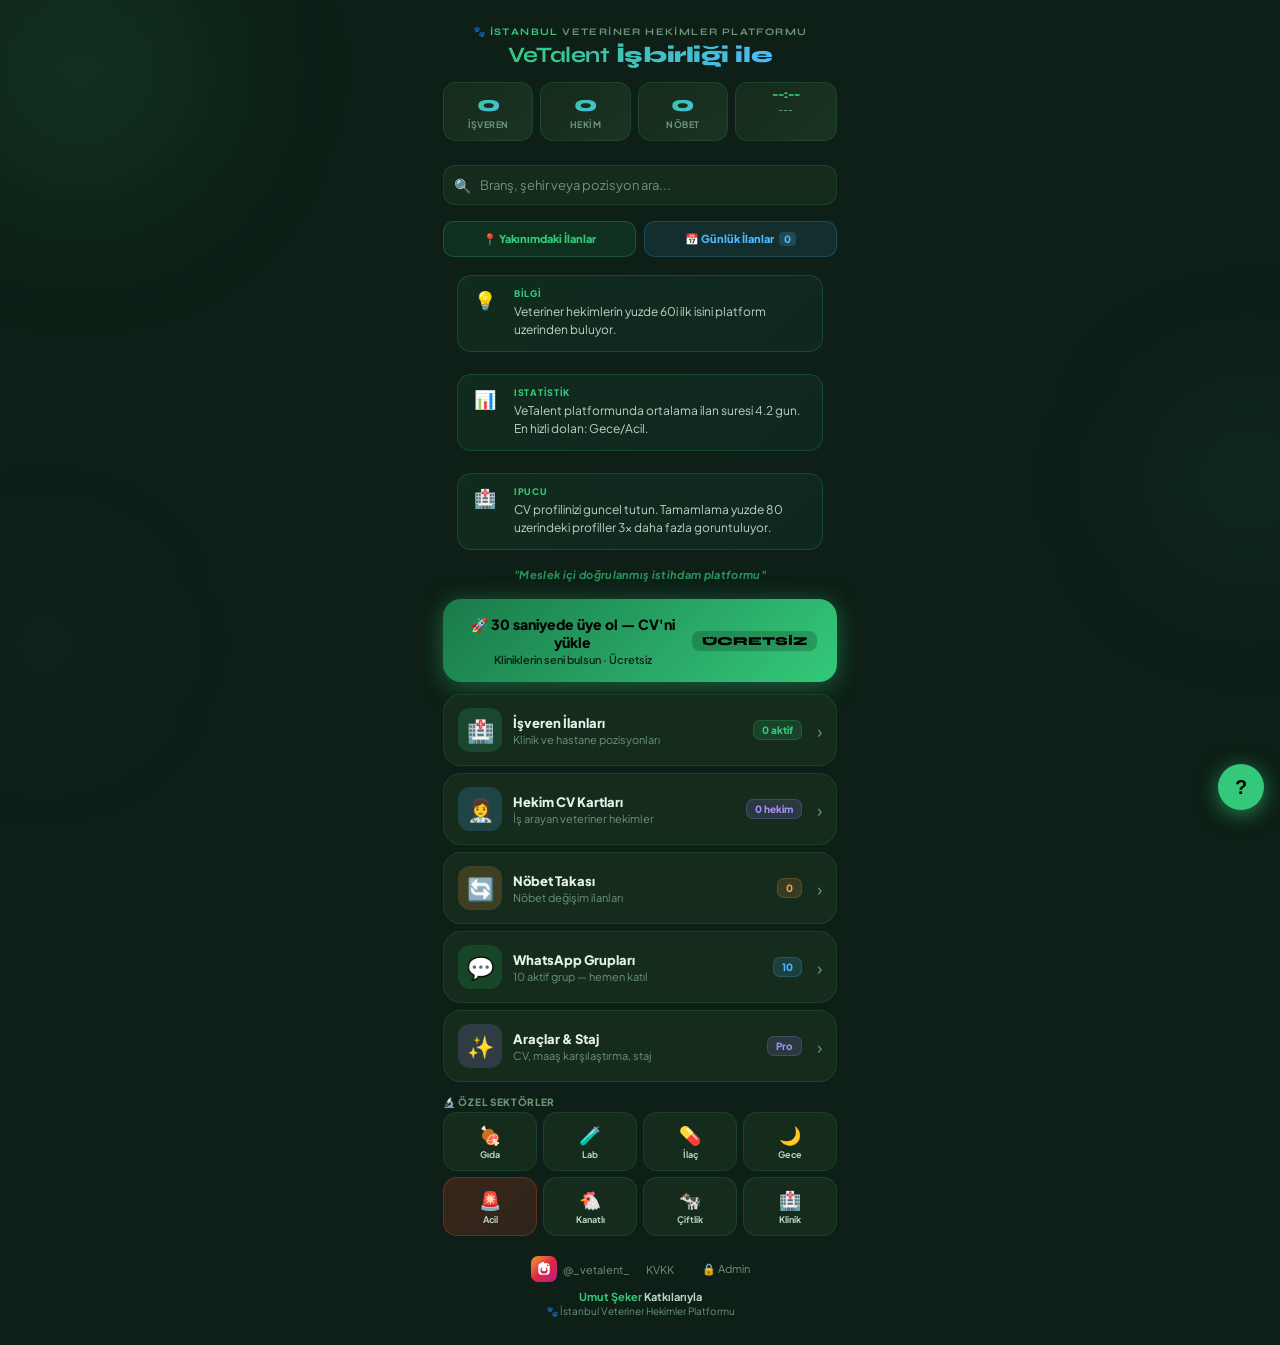
==== index-1.html @ ef333e98 "Add files via upload" ====
<!DOCTYPE html>
<html lang="tr">
<head>
<meta charset="UTF-8">
<meta name="viewport" content="width=device-width,initial-scale=1,maximum-scale=1,user-scalable=no">
<meta name="apple-mobile-web-app-capable" content="yes">
<meta name="mobile-web-app-capable" content="yes">
<meta name="theme-color" content="#0d1f16">
<title>VeTalent / İVHP — İstanbul Veteriner Hekimler Platformu</title>
<link rel="manifest" href="manifest.json">
<link rel="apple-touch-icon" href="https://i.ibb.co/wr4z9WB0/1774559207960.png">
<link href="https://fonts.googleapis.com/css2?family=Syne:wght@600;700;800&family=Plus+Jakarta+Sans:wght@400;500;600;700;800&display=swap" rel="stylesheet">
<style>
/* ═══ CSS TAMAMI BURADA ═══ */
:root{
  --bg:#0d1f16;--bg2:#0f2318;--card:#152b1c;--card2:#1a3323;
  --border:rgba(52,201,122,.14);--bb:rgba(52,201,122,.35);
  --green:#34c97a;--g2:#28a464;--g3:#1a7a4a;
  --txt:#e4f2ea;--txt2:#b8d4c4;--muted:#6b9478;
  --wa:#25d366;--yellow:#f5c842;--blue:#4db8ff;
  --red:#ff4757;--orange:#ff9f43;--purple:#a78bfa;
  --s-klinik:#2d5a27;--s-gida:#e67e22;--s-ilac:#2980b9;
  --s-kanatli:#c8a000;--s-lab:#8e44ad;--s-ciftlik:#c0392b;
}
*{margin:0;padding:0;box-sizing:border-box;-webkit-tap-highlight-color:transparent;}
html,body{height:100%;background:var(--bg);}
body{font-family:'Plus Jakarta Sans',sans-serif;color:var(--txt);max-width:430px;margin:0 auto;min-height:100vh;overflow-x:hidden;}
/* ─── SPLASH ─── */
#splash{min-height:100vh;display:flex;flex-direction:column;align-items:center;padding:0 0 28px;position:relative;overflow:hidden;}
#splash.gone{display:none;}
.orb{position:fixed;border-radius:50%;filter:blur(70px);pointer-events:none;z-index:0;}
.o1{width:280px;height:280px;top:-70px;left:-60px;background:rgba(52,201,122,.1);}
.o2{width:200px;height:200px;top:380px;right:-70px;background:rgba(77,184,255,.07);animation:orbf 9s ease-in-out 3s infinite;}
.o3{width:150px;height:150px;bottom:180px;left:-30px;background:rgba(167,139,250,.06);animation:orbf 11s ease-in-out 5s infinite;}
@keyframes orbf{0%,100%{transform:translateY(0);}50%{transform:translateY(-20px);}}
/* ─── HERO ─── */
.hero{width:100%;padding:26px 18px 14px;display:flex;flex-direction:column;align-items:center;position:relative;z-index:1;}
.hero-platform{font-family:'Syne',sans-serif;font-size:11px;font-weight:700;color:var(--muted);text-align:center;letter-spacing:.1em;text-transform:uppercase;margin-bottom:4px;}
.hero-platform span{color:var(--green);}
.hero-collab{font-family:'Syne',sans-serif;font-size:17px;font-weight:800;color:var(--txt);text-align:center;margin-bottom:14px;}
.hero-collab b{color:var(--green);}
/* ─── SAYAÇ ─── */
.counter-wrap{display:flex;gap:7px;justify-content:center;align-items:stretch;margin-bottom:10px;width:100%;}
.cbox{background:var(--card);border:1px solid var(--border);border-radius:13px;padding:10px 12px;text-align:center;flex:1;}
.cv{font-family:'Syne',sans-serif;font-size:22px;font-weight:800;color:var(--green);line-height:1;}
.cl{font-size:9px;color:var(--muted);font-weight:700;margin-top:4px;letter-spacing:.05em;text-transform:uppercase;}
.cbox-time{background:rgba(52,201,122,.08);border:1px solid var(--border);border-radius:13px;padding:6px 5px;text-align:center;min-width:0;flex:1.4;overflow:hidden;}
.ct-time{font-family:'Syne',sans-serif;font-size:11px;font-weight:800;color:var(--green);line-height:1;letter-spacing:0;white-space:nowrap;}
.ct-date{font-size:9px;color:var(--muted);font-weight:600;margin-top:4px;}
/* ─── BAĞLANTI ─── */
.conn-row{display:flex;align-items:center;gap:6px;font-size:11px;color:var(--muted);margin-bottom:8px;}
#cdot{width:7px;height:7px;border-radius:50%;background:var(--green);flex-shrink:0;}
/* ─── ARAMA ─── */
.ssection{width:100%;padding:0 18px;margin-bottom:8px;}
.ss-wrap{position:relative;}
.ss-in{width:100%;background:var(--card);border:1.5px solid var(--border);border-radius:12px;padding:11px 14px 11px 36px;color:var(--txt);font-size:13px;font-family:inherit;outline:none;transition:border-color .2s;}
.ss-in:focus{border-color:var(--green);}
.ss-in::placeholder{color:var(--muted);}
.ss-ic{position:absolute;left:11px;top:50%;transform:translateY(-50%);font-size:14px;pointer-events:none;}
/* ─── FİLTRE BAŞLIKLARI ─── */
.sf-labels{display:flex;align-items:center;justify-content:center;gap:8px;padding:4px 18px 4px;width:100%;}
.sf-label-item{font-size:10px;font-weight:800;color:var(--muted);letter-spacing:.05em;text-transform:uppercase;background:var(--card);border:1px solid var(--border);border-radius:7px;padding:4px 8px;}
.sf-label-sep{color:var(--border);font-size:10px;}
/* ─── SLOGAN ─── */
.slogan-bar{width:100%;text-align:center;padding:4px 18px 10px;}
.slogan-bar em{font-size:11px;font-weight:700;font-style:italic;color:rgba(52,201,122,.7);letter-spacing:.03em;}
/* ─── HOŞ GELDİN ─── */
.hosgeldin-banner{background:linear-gradient(135deg,#1a7a4a,#0d4f2e);border-radius:16px;padding:14px 16px;margin:0 18px 10px;border:1px solid rgba(52,201,122,.2);}
#hosgeldinArea,#onerilenArea,#activeFilters{width:100%;}
/* ─── MENU ─── */
.menu-sec{display:flex;flex-direction:column;gap:7px;width:100%;padding:0 18px;margin-bottom:10px;}
.mcard{background:var(--card);border:1px solid var(--border);border-radius:16px;padding:13px 14px;display:flex;align-items:center;gap:11px;cursor:pointer;transition:all .2s;position:relative;overflow:hidden;}
.mcard::before{content:'';position:absolute;inset:0;background:linear-gradient(135deg,rgba(52,201,122,.08),transparent 60%);opacity:0;transition:opacity .2s;}
.mcard:active::before{opacity:1;}.mcard:active{transform:scale(.98);}
.mc-ico{width:44px;height:44px;border-radius:12px;display:flex;align-items:center;justify-content:center;font-size:22px;flex-shrink:0;}
.ic-g{background:rgba(52,201,122,.18);}.ic-b{background:rgba(77,184,255,.18);}.ic-o{background:rgba(255,159,67,.18);}.ic-p{background:rgba(167,139,250,.18);}
.mc-txt{flex:1;min-width:0;}
.mc-name{font-size:13px;font-weight:800;margin-bottom:2px;}
.mc-desc{font-size:11px;color:var(--muted);}
.mc-badge{font-size:10px;font-weight:800;padding:3px 8px;border-radius:7px;white-space:nowrap;flex-shrink:0;margin-right:4px;}
.b-g{background:rgba(52,201,122,.15);color:var(--green);border:1px solid rgba(52,201,122,.2);}
.b-p{background:rgba(167,139,250,.15);color:var(--purple);border:1px solid rgba(167,139,250,.2);}
.b-o{background:rgba(255,159,67,.15);color:var(--orange);border:1px solid rgba(255,159,67,.2);}
.b-b{background:rgba(77,184,255,.15);color:var(--blue);border:1px solid rgba(77,184,255,.2);}
.mc-arr{color:var(--muted);font-size:18px;}
/* ─── SEKTÖRLER ─── */
.sec-hdr{padding:4px 18px;font-size:10px;font-weight:800;color:var(--muted);text-transform:uppercase;letter-spacing:.07em;width:100%;}
.sgrid{display:grid;grid-template-columns:repeat(4,1fr);gap:6px;padding:0 18px;width:100%;margin-bottom:10px;}
.sbtn{background:var(--card);border:1px solid var(--border);border-radius:11px;padding:10px 4px;display:flex;flex-direction:column;align-items:center;gap:3px;cursor:pointer;transition:all .15s;}
.sbtn:active{transform:scale(.95);background:var(--card2);}
.sbtn-acil{background:rgba(192,57,43,.2);border-color:rgba(192,57,43,.5);}
.sico{font-size:18px;}.slbl{font-size:9px;font-weight:700;color:var(--txt2);text-align:center;}
/* ─── FOOTER ─── */
.sfoot{width:100%;padding:10px 18px 0;margin-top:auto;}
.foot-row{display:flex;align-items:center;justify-content:center;gap:16px;margin-bottom:8px;}
.foot-link{display:flex;align-items:center;gap:6px;font-size:11px;color:var(--muted);text-decoration:none;cursor:pointer;}
.ig-btn{display:inline-flex;align-items:center;justify-content:center;width:26px;height:26px;border-radius:7px;background:linear-gradient(135deg,#f09433,#e6683c,#dc2743,#cc2366,#bc1888);flex-shrink:0;}
.foot-bottom{text-align:center;}
.foot-title{font-size:11px;font-weight:700;color:var(--txt2);}
.foot-title b{color:var(--green);}
.foot-sub{font-size:10px;color:var(--muted);margin-top:2px;}
/* ─── APP SHELL ─── */
#app{display:none;flex-direction:column;height:100vh;overflow:hidden;}
#app.on{display:flex;}
.ah{background:var(--bg2);border-bottom:1px solid var(--border);padding:44px 14px 9px;flex-shrink:0;}
.ah-row{display:flex;align-items:center;gap:8px;margin-bottom:8px;}
.bk{width:32px;height:32px;background:var(--card);border:1px solid var(--border);border-radius:9px;display:flex;align-items:center;justify-content:center;font-size:14px;cursor:pointer;color:var(--txt);flex-shrink:0;}
.ptit{font-family:'Syne',sans-serif;font-size:14px;font-weight:800;flex:1;min-width:0;overflow:hidden;text-overflow:ellipsis;white-space:nowrap;}
.pico{font-size:18px;flex-shrink:0;}
.sw{position:relative;}
.sin{width:100%;background:var(--card);border:1.5px solid var(--border);border-radius:11px;padding:9px 32px 9px 34px;color:var(--txt);font-size:13px;font-family:inherit;outline:none;transition:border-color .2s;}
.sin:focus{border-color:var(--green);}
.sin::placeholder{color:var(--muted);}
.sic{position:absolute;left:11px;top:50%;transform:translateY(-50%);font-size:13px;pointer-events:none;}
.scl{position:absolute;right:10px;top:50%;transform:translateY(-50%);font-size:12px;cursor:pointer;color:var(--muted);display:none;}
.frow{display:flex;gap:5px;overflow-x:auto;scrollbar-width:none;padding:7px 14px 3px;flex-shrink:0;}
.frow::-webkit-scrollbar{display:none;}
.chip{flex-shrink:0;padding:6px 11px;border-radius:20px;background:var(--card);border:1.5px solid var(--border);font-size:11px;font-weight:700;color:var(--muted);cursor:pointer;font-family:inherit;transition:all .15s;white-space:nowrap;user-select:none;}
.chip.on{background:var(--green);color:#000;border-color:var(--green);}
.lhdr{display:flex;align-items:center;justify-content:space-between;padding:5px 14px 2px;flex-shrink:0;}
.rc{font-size:11px;color:var(--muted);font-weight:600;}
.sortb{display:flex;align-items:center;gap:3px;background:var(--card);border:1px solid var(--border);border-radius:7px;padding:4px 8px;font-size:10px;font-weight:700;color:var(--txt2);cursor:pointer;user-select:none;}
.cnt{flex:1;overflow-y:auto;overflow-x:hidden;-webkit-overflow-scrolling:touch;padding:9px 13px 80px;}
.pg{display:none;}
@media(min-width:768px){.jc-premium{grid-column:span 2 !important;}#pg-ilanlar.on,#pg-hekimler.on{display:grid;grid-template-columns:repeat(auto-fill,minmax(300px,1fr));gap:12px;padding:12px;}.jc{margin-bottom:0;}}.pg.on{display:block;}
/* ─── KARTLAR ─── */
.jc{background:var(--card);border:1px solid var(--border);border-radius:16px;padding:13px;margin-bottom:9px;cursor:pointer;transition:background .15s;position:relative;}
.jc:active{background:var(--card2);}
.sek-klinik{border-left:3px solid var(--s-klinik)!important;background:linear-gradient(135deg,rgba(45,90,39,.15),var(--card))!important;}
.sek-gida{border-left:3px solid var(--s-gida)!important;background:linear-gradient(135deg,rgba(230,126,34,.12),var(--card))!important;}
.sek-ilac{border-left:3px solid var(--s-ilac)!important;background:linear-gradient(135deg,rgba(41,128,185,.12),var(--card))!important;}
.sek-kanatli{border-left:3px solid var(--s-kanatli)!important;background:linear-gradient(135deg,rgba(200,160,0,.12),var(--card))!important;}
.sek-lab{border-left:3px solid var(--s-lab)!important;background:linear-gradient(135deg,rgba(142,68,173,.12),var(--card))!important;}
.sek-ciftlik{border-left:3px solid var(--s-ciftlik)!important;background:linear-gradient(135deg,rgba(192,57,43,.12),var(--card))!important;}
.sek-badge{font-size:9px;font-weight:800;padding:2px 7px;border-radius:5px;margin-right:4px;vertical-align:middle;}
.glow-neon{box-shadow:0 0 0 1.5px rgba(255,107,0,.4),0 5px 22px rgba(255,107,0,.22);border-color:rgba(255,107,0,.4);}
.ctop{display:flex;gap:10px;align-items:flex-start;margin-bottom:8px;}
.cav{width:40px;height:40px;border-radius:11px;display:flex;align-items:center;justify-content:center;font-size:19px;flex-shrink:0;}
.cinfo{flex:1;min-width:0;}
.cname{font-size:12px;font-weight:700;white-space:nowrap;overflow:hidden;text-overflow:ellipsis;margin-bottom:1px;}
.cpos{font-size:11px;color:var(--muted);}
.nb{background:rgba(255,107,107,.2);color:var(--red);font-size:9px;font-weight:800;padding:1px 5px;border-radius:5px;margin-left:4px;vertical-align:middle;}
.svb{width:34px;height:34px;border-radius:9px;border:2px solid var(--border);background:rgba(245,200,66,.05);display:flex;align-items:center;justify-content:center;font-size:18px;cursor:pointer;flex-shrink:0;color:var(--muted);user-select:none;transition:all .2s;}
.svb.on{background:rgba(245,200,66,.25);border-color:#f5c842;color:#f5c842;box-shadow:0 0 8px rgba(245,200,66,.3);}
.salr{display:flex;align-items:center;gap:6px;margin-bottom:7px;}
.salv{background:rgba(52,201,122,.13);color:var(--green);font-size:10px;font-weight:800;padding:3px 8px;border-radius:7px;border:1px solid rgba(52,201,122,.18);}
.salb{flex:1;height:3px;background:var(--border);border-radius:3px;overflow:hidden;}
.salf{height:100%;background:linear-gradient(90deg,var(--g3),var(--green));border-radius:3px;}
.ctags{display:flex;flex-wrap:wrap;gap:4px;margin-bottom:8px;}
.tag{font-size:10px;font-weight:700;padding:3px 7px;border-radius:6px;}
.t-g{background:rgba(52,201,122,.13);color:var(--green);}
.t-b{background:rgba(77,184,255,.13);color:var(--blue);}
.t-y{background:rgba(245,200,66,.13);color:var(--yellow);}
.t-o{background:rgba(255,159,67,.13);color:var(--orange);}
.t-p{background:rgba(167,139,250,.13);color:var(--purple);}
.spills{display:flex;flex-wrap:wrap;gap:4px;margin-bottom:8px;}
.spill{font-size:10px;font-weight:700;padding:3px 9px;border-radius:20px;background:rgba(167,139,250,.12);color:var(--purple);border:1px solid rgba(167,139,250,.2);}
.pr{display:flex;align-items:center;gap:6px;margin-bottom:7px;}
.pb{flex:1;height:3px;background:var(--border);border-radius:3px;overflow:hidden;}
.pf{height:100%;border-radius:3px;}
.pl{font-size:10px;white-space:nowrap;}
.cfoot{display:flex;align-items:center;justify-content:space-between;padding-top:7px;border-top:1px solid var(--border);margin-bottom:7px;}
.cmeta{display:flex;flex-direction:column;gap:2px;}
.ccity{font-size:10px;color:var(--muted);font-weight:600;}
.cage{font-size:10px;color:var(--muted);opacity:.65;}
.cbtns{display:flex;gap:5px;}
.bwa{display:flex;align-items:center;gap:4px;background:var(--wa);color:#fff;border:none;border-radius:7px;padding:6px 9px;font-size:10px;font-weight:800;cursor:pointer;font-family:inherit;}
.bdet{background:var(--card2);color:var(--txt2);border:1px solid var(--border);border-radius:7px;padding:6px 9px;font-size:10px;font-weight:700;cursor:pointer;font-family:inherit;}
.bshr{background:rgba(77,184,255,.12);color:var(--blue);border:1px solid rgba(77,184,255,.2);border-radius:7px;padding:6px 8px;font-size:10px;cursor:pointer;font-family:inherit;}
/* HIZLI BAŞVUR BUTONU */
.btn-hizli-basvur{width:100%;background:linear-gradient(135deg,#1a7a4a,var(--green));color:#000;border:none;border-radius:10px;padding:11px;font-size:12px;font-weight:800;cursor:pointer;font-family:inherit;margin-top:8px;display:flex;align-items:center;justify-content:center;gap:6px;transition:opacity .15s;}
.btn-hizli-basvur:active{opacity:.8;}
/* ROZET */
.rozet-yeni{display:inline-flex;align-items:center;gap:3px;background:rgba(52,201,122,.18);color:var(--green);font-size:9px;font-weight:800;padding:2px 7px;border-radius:5px;border:1px solid rgba(52,201,122,.3);}
.rozet-acil{display:inline-flex;align-items:center;gap:3px;background:rgba(192,57,43,.18);color:#e74c3c;font-size:9px;font-weight:800;padding:2px 7px;border-radius:5px;border:1px solid rgba(192,57,43,.3);}
.rozet-dogrulandi{display:inline-flex;align-items:center;gap:3px;background:rgba(241,196,15,.18);color:#c8a000;font-size:9px;font-weight:800;padding:2px 7px;border-radius:5px;border:1px solid rgba(200,160,0,.3);}
.rozet-row{display:flex;flex-wrap:wrap;gap:4px;margin-bottom:6px;}
/* KART META */
.kart-meta{display:flex;gap:8px;flex-wrap:wrap;margin-top:5px;padding-top:5px;border-top:1px solid var(--border);}
.kart-meta-item{font-size:10px;color:var(--muted);}
.kart-meta-item.aktif{color:var(--green);font-weight:700;}
/* TAZELİK BAR */
.fbar{height:4px;border-radius:4px;background:var(--border);overflow:hidden;}
.ffill{height:100%;border-radius:4px;}
.flbl{font-size:9px;color:var(--muted);margin-top:3px;text-align:right;}
.fwarn{font-size:9px;font-weight:700;color:var(--red);background:rgba(255,71,87,.1);border:1px solid rgba(255,71,87,.2);border-radius:6px;padding:3px 8px;margin-top:5px;text-align:center;}
/* EKLE BANNER */
.abtn{background:linear-gradient(135deg,var(--g3),var(--g2));border-radius:14px;padding:12px 14px;display:flex;align-items:center;gap:10px;cursor:pointer;margin-bottom:11px;border:1px solid rgba(52,201,122,.35);}
.abtn:active{opacity:.85;}
.aico{font-size:21px;flex-shrink:0;}
.att{flex:1;}.at1{font-size:13px;font-weight:800;color:#fff;margin-bottom:1px;}.at2{font-size:11px;color:rgba(255,255,255,.75);}
.aarr{color:rgba(255,255,255,.6);font-size:17px;}
/* NÖBET */
.nhdr{background:linear-gradient(135deg,rgba(255,159,67,.17),rgba(255,107,107,.1));border:1px solid rgba(255,159,67,.22);border-radius:16px;padding:14px;margin-bottom:11px;position:relative;}
.nhdr::after{content:'🔄';position:absolute;right:12px;top:10px;font-size:32px;opacity:.1;}
.nt{font-family:'Syne',sans-serif;font-size:13px;font-weight:800;color:var(--orange);margin-bottom:2px;}
.ns{font-size:11px;color:var(--muted);line-height:1.5;}
.nbc{background:var(--card);border:1px solid var(--border);border-radius:14px;padding:12px;margin-bottom:8px;}
.nct{display:flex;justify-content:space-between;align-items:center;margin-bottom:5px;}
.ncn{font-size:12px;font-weight:700;}
.ncb{font-size:10px;font-weight:700;padding:3px 7px;border-radius:6px;background:rgba(255,159,67,.15);color:var(--orange);}
.ncd{font-size:11px;color:var(--muted);margin-bottom:7px;line-height:1.5;}
.nbc-btns{display:flex;gap:6px;margin-top:6px;}
.ncw{flex:1;background:var(--wa);color:#fff;border:none;border-radius:7px;padding:8px;font-size:11px;font-weight:700;cursor:pointer;font-family:inherit;}
.ncw-teklif{flex:1;background:var(--orange);color:#fff;border:none;border-radius:7px;padding:8px;font-size:11px;font-weight:700;cursor:pointer;font-family:inherit;}
/* CV PRO KART */
.cv-pro-card{background:linear-gradient(135deg,rgba(26,122,74,.25),rgba(21,43,28,.9));border:1.5px solid rgba(52,201,122,.35);border-radius:18px;padding:16px;margin-bottom:12px;position:relative;overflow:hidden;}
.cv-pro-card::before{content:'';position:absolute;top:-30px;right:-30px;width:100px;height:100px;background:rgba(52,201,122,.07);border-radius:50%;}
/* WA GRUPLAR */
.wa-info{background:rgba(52,201,122,.08);border:1px solid rgba(52,201,122,.18);border-radius:11px;padding:11px;margin-bottom:11px;display:flex;gap:9px;}
.wa-info-ico{font-size:17px;flex-shrink:0;margin-top:1px;}
.wa-info-txt{font-size:11px;color:var(--txt2);line-height:1.6;}
.wa-info-txt b{color:var(--green);}
.wa-gc{background:var(--card);border:1px solid var(--border);border-radius:14px;padding:13px;margin-bottom:8px;display:flex;align-items:center;gap:11px;cursor:pointer;transition:background .15s;}
.wa-gc:active{background:var(--card2);}
.wa-gc-ico{width:42px;height:42px;border-radius:11px;background:rgba(37,211,102,.13);display:flex;align-items:center;justify-content:center;font-size:21px;flex-shrink:0;}
.wa-gc-inf{flex:1;min-width:0;}
.wa-gc-n{font-size:12px;font-weight:700;margin-bottom:2px;}
.wa-gc-s{font-size:10px;color:var(--muted);}
.wa-gc-btn{background:var(--wa);color:#fff;border:none;border-radius:8px;padding:7px 12px;font-size:11px;font-weight:700;cursor:pointer;font-family:inherit;flex-shrink:0;}
.grup-form{background:var(--card);border:1px solid var(--border);border-radius:16px;padding:15px;margin-top:12px;}
.gf-tit{font-size:13px;font-weight:800;margin-bottom:3px;}
.gf-sub{font-size:11px;color:var(--muted);margin-bottom:14px;line-height:1.5;}
.gf-sec{font-size:10px;font-weight:800;color:var(--muted);text-transform:uppercase;letter-spacing:.07em;margin-bottom:6px;margin-top:10px;}
.gf-chips{display:flex;flex-wrap:wrap;gap:6px;margin-bottom:8px;}
.gf-chip{padding:7px 13px;border-radius:10px;border:1.5px solid var(--border);background:var(--card2);font-size:11px;font-weight:600;color:var(--muted);cursor:pointer;transition:all .15s;user-select:none;}
.gf-chip.on{background:rgba(37,211,102,.15);color:var(--wa);border-color:var(--wa);}
.gf-send{width:100%;background:var(--wa);color:#fff;border:none;border-radius:12px;padding:13px;font-size:13px;font-weight:800;cursor:pointer;font-family:inherit;display:flex;align-items:center;justify-content:center;gap:8px;margin-top:10px;}
/* PANEL (araçlar) */
.panel{background:var(--card);border:1px solid var(--border);border-radius:16px;padding:14px;margin-bottom:10px;}
.panel-tit{font-size:13px;font-weight:800;margin-bottom:11px;display:flex;align-items:center;gap:7px;}
.skillbox{background:rgba(77,184,255,.07);border:1px solid rgba(77,184,255,.18);border-radius:10px;padding:10px;margin-bottom:8px;}
.sbtit{font-size:11px;font-weight:700;color:var(--blue);margin-bottom:5px;}
.sbtags{display:flex;flex-wrap:wrap;gap:4px;}
/* STAJ */
.staj-btns{display:flex;gap:8px;margin-bottom:14px;}
.staj-btn-isv{flex:1;background:var(--green);color:#000;border:none;border-radius:11px;padding:13px 8px;font-size:12px;font-weight:800;cursor:pointer;font-family:inherit;display:flex;flex-direction:column;align-items:center;gap:3px;}
.staj-btn-staj{flex:1;background:var(--purple);color:#fff;border:none;border-radius:11px;padding:13px 8px;font-size:12px;font-weight:800;cursor:pointer;font-family:inherit;display:flex;flex-direction:column;align-items:center;gap:3px;}
.btn-sub{font-size:9px;font-weight:600;opacity:.8;}
.staj-cat{font-size:10px;font-weight:800;color:var(--muted);text-transform:uppercase;letter-spacing:.07em;margin:10px 0 6px;padding-bottom:4px;border-bottom:1px solid var(--border);}
.iitem{background:var(--bg2);border:1px solid var(--border);border-radius:11px;padding:11px 12px;margin-bottom:7px;display:flex;gap:10px;align-items:center;cursor:pointer;}
.iiico{width:36px;height:36px;border-radius:10px;display:flex;align-items:center;justify-content:center;font-size:18px;flex-shrink:0;}
.iii{flex:1;}.iin{font-size:12px;font-weight:700;margin-bottom:2px;}.iis{font-size:10px;color:var(--muted);}
.iibtn{background:var(--green);color:#000;border:none;border-radius:8px;padding:6px 10px;font-size:11px;font-weight:700;cursor:pointer;font-family:inherit;flex-shrink:0;}
.staj-empty{text-align:center;padding:14px;color:var(--muted);font-size:11px;background:var(--bg2);border-radius:10px;border:1px dashed var(--border);margin-bottom:8px;}
/* FORM OVERLAY */
@keyframes sup{from{transform:translateY(100%);}to{transform:translateY(0);}}
.fov{display:none;position:fixed;inset:0;background:rgba(0,0,0,.78);z-index:400;align-items:flex-end;justify-content:center;}
.fov.on{display:flex;}
.fsh{background:var(--bg2);border-radius:24px 24px 0 0;border:1px solid var(--border);width:100%;max-width:430px;max-height:93vh;overflow-y:auto;padding:16px 16px 46px;animation:sup .28s ease;}
.shand{width:34px;height:4px;background:var(--border);border-radius:4px;margin:0 auto 12px;}
.stit{font-family:'Syne',sans-serif;font-size:15px;font-weight:800;margin-bottom:3px;}
.ssub{font-size:11px;color:var(--muted);margin-bottom:12px;line-height:1.6;}
.fsec{font-size:11px;font-weight:800;color:var(--muted);text-transform:uppercase;letter-spacing:.07em;margin:11px 0 6px;}
.zkc{display:flex;flex-wrap:wrap;gap:6px;margin-bottom:4px;}
.zk{padding:8px 12px;border-radius:10px;border:1.5px solid var(--border);background:var(--card);font-size:11px;font-weight:600;color:var(--muted);cursor:pointer;transition:all .15s;font-family:inherit;user-select:none;}
.zk.on{background:rgba(52,201,122,.15);color:var(--green);border-color:var(--green);}
.city-sel,.maas-sel{width:100%;background:var(--card);border:1.5px solid var(--border);border-radius:10px;padding:10px 12px;color:var(--txt);font-size:13px;font-family:inherit;outline:none;appearance:none;margin-bottom:4px;}
.city-sel:focus,.maas-sel:focus{border-color:var(--green);}
.city-sel option,.maas-sel option{background:var(--card2);}
.name-f{width:100%;background:var(--card);border:1.5px solid var(--border);border-radius:10px;padding:10px 12px;color:var(--txt);font-size:13px;font-family:inherit;outline:none;transition:border-color .2s;margin-bottom:4px;}
.name-f:focus{border-color:var(--green);}
.name-f::placeholder{color:var(--muted);}
.kvkk{display:flex;align-items:flex-start;gap:9px;background:var(--card);border:1.5px solid var(--border);border-radius:10px;padding:10px;margin-bottom:10px;cursor:pointer;user-select:none;}
.kvkk.on{border-color:var(--green);}
.kbox{width:18px;height:18px;border-radius:5px;border:2px solid var(--muted);display:flex;align-items:center;justify-content:center;flex-shrink:0;margin-top:1px;font-size:11px;}
.kvkk.on .kbox{background:var(--green);border-color:var(--green);color:#000;}
.ktxt{font-size:11px;color:var(--txt2);line-height:1.5;}
.subm{width:100%;background:var(--green);color:#000;border:none;border-radius:12px;padding:13px;font-size:14px;font-weight:800;cursor:pointer;font-family:inherit;margin-top:4px;display:flex;align-items:center;justify-content:center;gap:8px;}
.subm:disabled{opacity:.4;cursor:not-allowed;}
.canc{width:100%;background:transparent;color:var(--muted);border:none;padding:9px;font-size:12px;font-weight:600;cursor:pointer;font-family:inherit;margin-top:2px;}
.sok{display:none;text-align:center;padding:16px 12px;background:rgba(52,201,122,.08);border-radius:14px;border:1px solid rgba(52,201,122,.2);margin-top:8px;}
.soki{font-size:32px;margin-bottom:6px;}
.sok h3{font-size:13px;font-weight:800;color:var(--green);margin-bottom:3px;}
.sok p{font-size:11px;color:var(--muted);line-height:1.6;}
/* DETAY OVERLAY */
.dov{display:none;position:fixed;inset:0;background:rgba(0,0,0,.78);z-index:500;align-items:flex-end;justify-content:center;}
.dov.on{display:flex;}
.dsh{background:var(--bg2);border-radius:24px 24px 0 0;border:1px solid var(--border);width:100%;max-width:430px;max-height:90vh;overflow-y:auto;padding:17px 16px 36px;position:relative;animation:sup .28s ease;}
.dn{font-family:'Syne',sans-serif;font-size:15px;font-weight:800;margin-bottom:2px;}
.dp{font-size:12px;color:var(--muted);margin-bottom:12px;}
.dr{display:flex;justify-content:space-between;align-items:flex-start;padding:8px 0;border-bottom:1px solid var(--border);font-size:12px;}
.dr:last-of-type{border-bottom:none;}
.dl{color:var(--muted);font-weight:500;flex-shrink:0;margin-right:8px;}
.dv{font-weight:700;text-align:right;color:var(--txt);}
.dwa{margin-top:12px;width:100%;background:var(--wa);color:#fff;border:none;border-radius:12px;padding:13px;font-size:13px;font-weight:800;cursor:pointer;font-family:inherit;display:flex;align-items:center;justify-content:center;gap:7px;}
.dcl{position:absolute;top:17px;right:16px;width:28px;height:28px;background:var(--card);border-radius:8px;border:1px solid var(--border);display:flex;align-items:center;justify-content:center;font-size:13px;cursor:pointer;color:var(--muted);}
/* NAV */
.bnav{background:var(--bg2);border-top:1px solid var(--border);display:flex;padding:7px 0 16px;flex-shrink:0;}
.nbtn{flex:1;display:flex;flex-direction:column;align-items:center;gap:2px;padding:4px 2px;border:none;background:none;cursor:pointer;font-family:inherit;position:relative;user-select:none;}
.nico{width:32px;height:32px;border-radius:9px;display:flex;align-items:center;justify-content:center;font-size:16px;transition:all .15s;}
.nlbl{font-size:9px;font-weight:700;color:var(--muted);text-transform:uppercase;letter-spacing:.04em;}
.nbtn.on .nico{background:rgba(52,201,122,.17);}
.nbtn.on .nlbl{color:var(--green);}
.navb{position:absolute;top:2px;right:calc(50% - 20px);width:7px;height:7px;background:var(--red);border-radius:50%;border:2px solid var(--bg2);}
/* TOAST */
.toast{position:fixed;bottom:86px;left:50%;transform:translateX(-50%);background:var(--card2);border:1px solid var(--bb);border-radius:11px;padding:8px 14px;font-size:12px;font-weight:600;color:var(--green);z-index:999;display:none;white-space:nowrap;box-shadow:0 4px 20px rgba(0,0,0,.4);}
.toast.on{display:block;animation:tin .3s ease;}
@keyframes tin{from{opacity:0;transform:translateX(-50%) translateY(8px);}to{opacity:1;transform:translateX(-50%) translateY(0);}}
/* ADMİN */
#adminPanel{display:none;position:fixed;inset:0;background:var(--bg);z-index:900;overflow-y:auto;padding:48px 16px 32px;}
#adminPanel.on{display:block;}
.admin-hdr{display:flex;align-items:center;gap:10px;margin-bottom:20px;}
.admin-title{font-family:'Syne',sans-serif;font-size:18px;font-weight:800;color:var(--green);}
.admin-close{width:32px;height:32px;background:var(--card);border:1px solid var(--border);border-radius:9px;display:flex;align-items:center;justify-content:center;font-size:14px;cursor:pointer;color:var(--txt);margin-left:auto;}
.admin-lock{display:flex;flex-direction:column;align-items:center;justify-content:center;min-height:60vh;gap:16px;}
.admin-lock-ico{font-size:48px;}
.admin-lock input{background:var(--card);border:1.5px solid var(--border);border-radius:11px;padding:12px 16px;color:var(--txt);font-size:14px;font-family:inherit;outline:none;text-align:center;letter-spacing:.1em;width:200px;}
.admin-lock input:focus{border-color:var(--green);}
.admin-lock-btn{background:var(--green);color:#000;border:none;border-radius:11px;padding:12px 24px;font-size:14px;font-weight:800;cursor:pointer;font-family:inherit;width:200px;}
.admin-lock-err{font-size:12px;color:var(--red);display:none;}
.admin-filter{display:flex;gap:8px;margin-bottom:14px;flex-wrap:wrap;}
.admin-stat{background:var(--card);border:1px solid var(--border);border-radius:10px;padding:10px 14px;text-align:center;flex:1;min-width:80px;}
.admin-stat-v{font-size:20px;font-weight:800;color:var(--green);}
.admin-stat-l{font-size:10px;color:var(--muted);margin-top:2px;}
.admin-refresh{background:var(--green);color:#000;border:none;border-radius:9px;padding:8px 14px;font-size:12px;font-weight:700;cursor:pointer;font-family:inherit;}
.admin-table{width:100%;border-collapse:collapse;font-size:11px;}
.admin-table th{background:var(--card2);color:var(--green);padding:8px 10px;text-align:left;font-weight:700;border-bottom:1px solid var(--border);}
.admin-table td{padding:8px 10px;border-bottom:1px solid var(--border);color:var(--txt2);vertical-align:top;}
.admin-tag{font-size:9px;font-weight:700;padding:2px 6px;border-radius:4px;white-space:nowrap;}
.admin-tag.isv{background:rgba(52,201,122,.15);color:var(--green);}
.admin-tag.hk{background:rgba(167,139,250,.15);color:var(--purple);}
.admin-tag.nb{background:rgba(255,159,67,.15);color:var(--orange);}
/* YARDIMCI */
.emp{text-align:center;padding:34px 16px;color:var(--muted);}
.empi{font-size:36px;margin-bottom:8px;}
.emp h3{font-size:13px;font-weight:800;color:var(--txt);margin-bottom:4px;}
.emp p{font-size:11px;line-height:1.6;}
.svempty{text-align:center;padding:32px 16px;color:var(--muted);}
.svempty .ei{font-size:36px;margin-bottom:8px;}
.svempty h3{font-size:13px;font-weight:800;color:var(--txt);margin-bottom:4px;}
.svempty p{font-size:11px;line-height:1.6;}
@keyframes pulse-red{0%,100%{box-shadow:0 4px 18px rgba(192,57,43,.35);}50%{box-shadow:0 4px 28px rgba(192,57,43,.65);}}

/* already added */
.star-badge{font-size:10px;font-weight:700;padding:2px 6px;border-radius:5px;background:rgba(245,200,66,.1);color:#f5c842;border:1px solid rgba(245,200,66,.2);}
/* KONUM */
.yakin-btn{width:100%;background:rgba(52,201,122,.1);color:var(--green);border:1.5px solid rgba(52,201,122,.25);border-radius:11px;padding:10px;font-size:12px;font-weight:800;cursor:pointer;font-family:inherit;}


/* GÜVEN SİSTEMİ */
.star-badge{font-size:10px;font-weight:700;padding:2px 6px;border-radius:5px;background:rgba(245,200,66,.1);color:#f5c842;border:1px solid rgba(245,200,66,.2);}
/* GÜNLÜK İLANLAR */
#pg-gunluk .chip.on{background:var(--green);color:#000;border-color:var(--green);}

/* ═══ KAYIT MODAL ═══ */
.kayit-cta{width:100%;background:linear-gradient(135deg,#1a7a4a,#34c97a);color:#000;border:none;border-radius:16px;padding:16px 20px;font-size:14px;font-weight:800;cursor:pointer;font-family:inherit;display:flex;align-items:center;justify-content:center;gap:10px;box-shadow:0 4px 20px rgba(52,201,122,.4);position:relative;overflow:hidden;margin:0 18px 12px;width:calc(100% - 36px);}
.kayit-cta::before{content:'';position:absolute;inset:0;background:linear-gradient(90deg,transparent,rgba(255,255,255,.15),transparent);transform:translateX(-100%);transition:transform .5s;}
.kayit-cta:active::before{transform:translateX(100%);}
.kayit-cta:active{opacity:.9;transform:scale(.98);}
.kayit-cta-timer{background:rgba(0,0,0,.2);border-radius:8px;padding:3px 10px;font-size:12px;font-weight:800;font-family:Syne,sans-serif;}
.kayit-ov{display:none;position:fixed;inset:0;background:rgba(0,0,0,.82);z-index:9500;align-items:flex-end;justify-content:center;}
.kayit-ov.on{display:flex;}
.kayit-sheet{background:#0f2318;border-radius:24px 24px 0 0;border:1px solid rgba(52,201,122,.3);width:100%;max-width:430px;max-height:92vh;overflow-y:auto;padding:20px 18px 48px;animation:sup .28s ease;}
.kayit-progress{height:4px;background:rgba(52,201,122,.15);border-radius:4px;margin-bottom:18px;overflow:hidden;}
.kayit-progress-fill{height:100%;background:linear-gradient(90deg,#1a7a4a,#34c97a);border-radius:4px;transition:width .3s;}
.kayit-title{font-family:Syne,sans-serif;font-size:17px;font-weight:800;margin-bottom:3px;}
.kayit-sub{font-size:11px;color:#6b9478;margin-bottom:16px;line-height:1.5;}
.kayit-timer-ring{display:flex;align-items:center;justify-content:center;gap:8px;background:rgba(52,201,122,.08);border:1px solid rgba(52,201,122,.2);border-radius:12px;padding:8px 14px;margin-bottom:16px;}
.kayit-timer-num{font-family:Syne,sans-serif;font-size:22px;font-weight:800;color:#34c97a;line-height:1;min-width:28px;text-align:center;}
.kayit-timer-lbl{font-size:11px;color:#6b9478;}
.kayit-field{margin-bottom:10px;}
.kayit-label{font-size:10px;font-weight:800;color:#6b9478;text-transform:uppercase;letter-spacing:.07em;margin-bottom:5px;display:block;}
.kayit-input{width:100%;background:#152b1c;border:1.5px solid rgba(52,201,122,.2);border-radius:10px;padding:11px 13px;color:#e4f2ea;font-size:13px;font-family:inherit;outline:none;transition:border-color .2s;}
.kayit-input:focus{border-color:#34c97a;}
.kayit-input::placeholder{color:#6b9478;}
.kayit-input.error{border-color:#ff4757;}
.kayit-row{display:flex;gap:8px;}
.kayit-row .kayit-field{flex:1;}
.kayit-file{width:100%;background:#152b1c;border:1.5px dashed rgba(52,201,122,.3);border-radius:10px;padding:14px;text-align:center;cursor:pointer;transition:border-color .2s;position:relative;}
.kayit-file:hover{border-color:#34c97a;}
.kayit-file input[type=file]{position:absolute;inset:0;opacity:0;cursor:pointer;}
.kayit-file-ico{font-size:22px;margin-bottom:4px;}
.kayit-file-txt{font-size:11px;color:#6b9478;}
.kayit-file-name{font-size:11px;color:#34c97a;font-weight:700;margin-top:4px;}
.kayit-submit{width:100%;background:linear-gradient(135deg,#1a7a4a,#34c97a);color:#000;border:none;border-radius:12px;padding:14px;font-size:14px;font-weight:800;cursor:pointer;font-family:inherit;margin-top:6px;display:flex;align-items:center;justify-content:center;gap:8px;transition:opacity .15s;}
.kayit-submit:active{opacity:.85;}
.kayit-submit:disabled{opacity:.4;cursor:not-allowed;}
.kayit-cancel{width:100%;background:transparent;color:#6b9478;border:none;padding:10px;font-size:12px;cursor:pointer;font-family:inherit;margin-top:4px;}
.kayit-success{display:none;text-align:center;padding:20px 0;}
.kayit-success-ico{font-size:48px;margin-bottom:12px;}
.kayit-success-title{font-family:Syne,sans-serif;font-size:16px;font-weight:800;color:#34c97a;margin-bottom:6px;}
.kayit-success-sub{font-size:12px;color:#6b9478;line-height:1.6;}


/* NASIL KULLANILIR */
.tutorial-btn{position:fixed;bottom:90px;right:16px;width:46px;height:46px;background:var(--green);color:#000;border-radius:50%;border:none;font-size:20px;font-weight:800;cursor:pointer;z-index:800;box-shadow:0 4px 20px rgba(52,201,122,.6);display:flex;align-items:center;justify-content:center;animation:tutPulse 2s ease-in-out infinite;-webkit-tap-highlight-color:transparent;}
@keyframes tutPulse{0%,100%{transform:scale(1);box-shadow:0 4px 20px rgba(52,201,122,.6);}50%{transform:scale(1.12);box-shadow:0 6px 28px rgba(52,201,122,.9);}}
.tutorial-ov{display:none;position:fixed;inset:0;background:rgba(0,0,0,.88);z-index:8000;align-items:flex-end;justify-content:center;}
.tutorial-ov.on{display:flex;}
.tutorial-sheet{background:#0f2318;border-radius:24px 24px 0 0;border:1px solid rgba(52,201,122,.3);width:100%;max-width:430px;max-height:88vh;overflow-y:auto;padding:22px 18px 44px;}
.tut-step{display:flex;gap:14px;padding:14px;background:var(--card);border-radius:14px;margin-bottom:10px;border:1px solid var(--border);}
.tut-num{width:32px;height:32px;background:var(--green);color:#000;border-radius:50%;display:flex;align-items:center;justify-content:center;font-family:Syne,sans-serif;font-weight:800;font-size:14px;flex-shrink:0;}
.tut-txt{flex:1;}
.tut-title{font-size:13px;font-weight:800;margin-bottom:3px;}
.tut-desc{font-size:11px;color:var(--muted);line-height:1.5;}


/* ═══ VeTalent PRO UI Upgrades ═══ */

/* Premium değişkenler */
:root{
  --gold:#f5c842;
  --gold2:rgba(245,200,66,.15);
  --pro-border:rgba(52,201,122,.22);
  --card-shadow:0 2px 16px rgba(0,0,0,.28);
  --card-hover:rgba(52,201,122,.04);
  --radius-lg:18px;
  --radius-md:13px;
  --radius-sm:9px;
  --transition:.18s cubic-bezier(.4,0,.2,1);
}

/* ─── GENEL ─── */
*{-webkit-font-smoothing:antialiased;-moz-osx-font-smoothing:grayscale;}
::selection{background:rgba(52,201,122,.25);color:var(--txt);}

/* ─── KART UPGRADE ─── */
.jc{
  border-radius:var(--radius-lg) !important;
  border:1px solid var(--pro-border) !important;
  box-shadow:var(--card-shadow);
  transition:transform var(--transition),box-shadow var(--transition),border-color var(--transition) !important;
  overflow:hidden;
}
.jc:active{transform:scale(.98);box-shadow:0 1px 8px rgba(0,0,0,.4);}
.jc.sek-klinik{border-left:3px solid #2d5a27 !important;}
.jc.sek-gida{border-left:3px solid #e67e22 !important;}
.jc.sek-ilac{border-left:3px solid #2980b9 !important;}
.jc.sek-kanatli{border-left:3px solid #c8a000 !important;}
.jc.sek-lab{border-left:3px solid #8e44ad !important;}
.jc.sek-ciftlik{border-left:3px solid #c0392b !important;}

/* ─── KART AD/POZİSYON ─── */
.cname{font-family:'Syne',sans-serif;font-size:14px;font-weight:800;letter-spacing:-.01em;}
.cpos{font-size:11px;color:var(--muted);margin-top:2px;font-weight:500;}

/* ─── TAG'LER ─── */
.tag{border-radius:6px;padding:3px 9px;font-size:10px;font-weight:700;letter-spacing:.02em;}
.t-b{background:rgba(77,184,255,.12);color:var(--blue);border:1px solid rgba(77,184,255,.2);}
.t-g{background:rgba(52,201,122,.12);color:var(--green);border:1px solid rgba(52,201,122,.2);}
.t-y{background:rgba(245,200,66,.12);color:var(--yellow);border:1px solid rgba(245,200,66,.2);}
.t-p{background:rgba(167,139,250,.12);color:#a78bfa;border:1px solid rgba(167,139,250,.2);}

/* ─── BUTONLAR ─── */
.bdet{
  background:rgba(52,201,122,.1);
  color:var(--green);
  border:1.5px solid rgba(52,201,122,.25);
  border-radius:var(--radius-sm);
  padding:7px 14px;
  font-size:11px;
  font-weight:700;
  cursor:pointer;
  font-family:inherit;
  transition:background var(--transition),transform var(--transition);
}
.bdet:active{transform:scale(.95);background:rgba(52,201,122,.2);}
.bwa{
  background:rgba(37,211,102,.12);
  color:#25d366;
  border:1.5px solid rgba(37,211,102,.25);
  border-radius:var(--radius-sm);
  padding:7px 14px;
  font-size:11px;
  font-weight:700;
  cursor:pointer;
  font-family:inherit;
}
.btn-hizli-isv,.btn-direkt-isv{transition:transform var(--transition) !important;}
.btn-hizli-isv:active,.btn-direkt-isv:active{transform:scale(.96) !important;}

/* ─── SAVE STAR ─── */
.svb{
  width:36px !important;
  height:36px !important;
  border-radius:10px !important;
  border:2px solid var(--border) !important;
  background:rgba(245,200,66,.05) !important;
  transition:all var(--transition) !important;
  font-size:18px !important;
}
.svb.on{
  background:rgba(245,200,66,.18) !important;
  border-color:#f5c842 !important;
  box-shadow:0 0 10px rgba(245,200,66,.3) !important;
}

/* ─── NAVİGASYON ─── */
.nbtn{
  transition:color var(--transition),background var(--transition) !important;
  border-radius:12px !important;
  padding:6px 4px 8px !important;
}
.nbtn.on{
  background:rgba(52,201,122,.12) !important;
  color:var(--green) !important;
}
.nbtn.on .nico{filter:drop-shadow(0 0 4px rgba(52,201,122,.6));}

/* ─── HERO SECTION ─── */
.hero-collab{
  background:linear-gradient(135deg,var(--green),#4db8ff);
  -webkit-background-clip:text;
  -webkit-text-fill-color:transparent;
  background-clip:text;
  font-size:22px !important;
  letter-spacing:-.02em;
}
.hero-platform{font-size:10px !important;letter-spacing:.14em !important;}

/* ─── SAYAÇ KUTULAR ─── */
.cbox{
  transition:transform var(--transition) !important;
  background:linear-gradient(135deg,var(--card),var(--card2)) !important;
}
.cbox:active{transform:scale(.96);}
.cv{background:linear-gradient(135deg,var(--green),#4db8ff);-webkit-background-clip:text;-webkit-text-fill-color:transparent;background-clip:text;}

/* ─── MCARD (Ana menü) ─── */
.mcard{
  transition:transform var(--transition),box-shadow var(--transition) !important;
  border-radius:18px !important;
  overflow:hidden;
}
.mcard:active{transform:scale(.97) !important;box-shadow:0 2px 8px rgba(0,0,0,.4) !important;}

/* ─── SBTN (Sektör) ─── */
.sbtn{
  transition:transform var(--transition),background var(--transition) !important;
  border-radius:14px !important;
}
.sbtn:active{transform:scale(.93) !important;}
.sbtn-acil{
  background:linear-gradient(135deg,rgba(192,57,43,.25),rgba(231,76,60,.15)) !important;
  border:1.5px solid rgba(192,57,43,.4) !important;
  animation:acilPulse 2.5s ease-in-out infinite;
}
@keyframes acilPulse{0%,100%{box-shadow:0 0 0 0 rgba(192,57,43,.3);}50%{box-shadow:0 0 0 6px rgba(192,57,43,.0);}}

/* ─── FORM ─── */
.name-f,.city-sel,.maas-sel{
  border-radius:12px !important;
  transition:border-color var(--transition),box-shadow var(--transition) !important;
}
.name-f:focus,.city-sel:focus,.maas-sel:focus{
  border-color:rgba(52,201,122,.5) !important;
  box-shadow:0 0 0 3px rgba(52,201,122,.1) !important;
  outline:none;
}
.zk{
  transition:all var(--transition) !important;
  border-radius:10px !important;
  user-select:none;
  -webkit-tap-highlight-color:transparent;
}
.zk.on{
  background:rgba(52,201,122,.18) !important;
  color:var(--green) !important;
  border-color:rgba(52,201,122,.5) !important;
  box-shadow:0 0 0 2px rgba(52,201,122,.15) !important;
}
.subm{
  border-radius:14px !important;
  letter-spacing:.02em;
  font-size:15px !important;
  transition:transform var(--transition),opacity var(--transition) !important;
}
.subm:not(:disabled):active{transform:scale(.97) !important;}

/* ─── DETAY SHEET ─── */
.dsh{border-radius:26px 26px 0 0 !important;}
.dn{font-family:'Syne',sans-serif;font-size:18px;font-weight:800;margin-bottom:4px;}
.dp{font-size:12px;color:var(--muted);margin-bottom:14px;}
.dr{
  display:flex;
  justify-content:space-between;
  align-items:center;
  padding:10px 0;
  border-bottom:1px solid rgba(52,201,122,.08);
}
.dr:last-of-type{border-bottom:none;}
.dl{font-size:11px;color:var(--muted);font-weight:600;}
.dv{font-size:12px;font-weight:700;text-align:right;max-width:60%;}
.dwa{
  width:100%;
  background:linear-gradient(135deg,#1a7a4a,var(--green));
  color:#000;
  border:none;
  border-radius:14px;
  padding:14px;
  font-size:14px;
  font-weight:800;
  cursor:pointer;
  font-family:inherit;
  letter-spacing:.02em;
}

/* ─── ADMIN PANELİ ─── */
.admin-table{border-collapse:collapse;width:100%;font-size:11px;}
.admin-table th{background:rgba(52,201,122,.08);padding:8px 10px;text-align:left;font-weight:700;color:var(--muted);font-size:10px;text-transform:uppercase;letter-spacing:.05em;}
.admin-table td{padding:9px 10px;border-bottom:1px solid rgba(52,201,122,.06);}
.admin-tag{border-radius:5px;padding:2px 7px;font-size:10px;font-weight:700;}
.admin-tag.isv{background:rgba(52,201,122,.15);color:var(--green);}
.admin-tag.hk{background:rgba(77,184,255,.15);color:var(--blue);}
.admin-stat{border-radius:12px !important;transition:transform var(--transition) !important;}
.admin-stat:active{transform:scale(.95) !important;}

/* ─── NOBET KART ─── */
.nbc{border-radius:16px !important;transition:transform var(--transition) !important;}
.nbc:active{transform:scale(.98) !important;}

/* ─── TOAST ─── */
#toast{
  border-radius:14px !important;
  font-weight:700 !important;
  letter-spacing:.01em;
  backdrop-filter:blur(8px);
  -webkit-backdrop-filter:blur(8px);
  box-shadow:0 8px 32px rgba(0,0,0,.4) !important;
}

/* ─── KAYIT CTA ─── */
.kayit-cta{
  background:linear-gradient(135deg,#1a7a4a,var(--green),#4db8ff) !important;
  background-size:200% 200% !important;
  animation:gradientShift 4s ease infinite !important;
  border-radius:18px !important;
  box-shadow:0 4px 24px rgba(52,201,122,.4) !important;
}
@keyframes gradientShift{0%{background-position:0% 50%;}50%{background-position:100% 50%;}100%{background-position:0% 50%;}}

/* ─── EŞLEŞME BADGE ─── */
[data-det][style*="linear-gradient(135deg,#ff6b00"]{
  animation:matchPop .4s cubic-bezier(.34,1.56,.64,1) forwards;
}
@keyframes matchPop{from{transform:scale(.8);opacity:0;}to{transform:scale(1);opacity:1;}}

/* ─── WA GRUP KART ─── */
.wa-gc{
  border-radius:16px !important;
  transition:transform var(--transition) !important;
  border:1px solid var(--pro-border) !important;
  box-shadow:var(--card-shadow) !important;
}
.wa-gc:active{transform:scale(.98) !important;}

/* ─── FRESH BAR ─── */
.fbar{border-radius:4px;overflow:hidden;height:3px;background:rgba(52,201,122,.1);}
.ffill{height:100%;border-radius:4px;transition:width .6s ease;}

/* ─── PR (hekim profil bar) ─── */
.pb{border-radius:6px;overflow:hidden;height:5px;background:rgba(52,201,122,.1);}
.pf{height:100%;border-radius:6px;transition:width .6s ease;}

/* ─── PANEL ─── */
.panel{
  background:linear-gradient(135deg,var(--card),var(--card2)) !important;
  border-radius:18px !important;
  border:1px solid var(--pro-border) !important;
  box-shadow:var(--card-shadow) !important;
}
.panel-tit{
  font-family:'Syne',sans-serif;
  font-size:13px;
  font-weight:800;
  letter-spacing:-.01em;
}

/* ─── CV PRO CARD ─── */
.cv-pro-card{
  background:linear-gradient(135deg,rgba(52,201,122,.1),rgba(77,184,255,.05)) !important;
  border-radius:18px !important;
  border:1.5px solid rgba(52,201,122,.25) !important;
  box-shadow:0 4px 24px rgba(52,201,122,.12) !important;
}

/* ─── STAJ BTN ─── */
.staj-btn-isv,.staj-btn-staj{border-radius:14px !important;transition:transform var(--transition),opacity var(--transition) !important;}
.staj-btn-isv:active,.staj-btn-staj:active{transform:scale(.96) !important;}

/* ─── SCROLLBAR ─── */
::-webkit-scrollbar{width:3px;height:3px;}
::-webkit-scrollbar-track{background:transparent;}
::-webkit-scrollbar-thumb{background:rgba(52,201,122,.3);border-radius:4px;}

/* ─── HEADER ─── */
.hdr{
  background:linear-gradient(180deg,rgba(13,31,22,.98),rgba(13,31,22,.92)) !important;
  backdrop-filter:blur(12px) !important;
  -webkit-backdrop-filter:blur(12px) !important;
  border-bottom:1px solid var(--pro-border) !important;
}
.ptit{font-family:'Syne',sans-serif;font-weight:800;letter-spacing:-.01em;}

/* ─── PREMIUM BADGE (ileride) ─── */
.badge-premium{
  background:linear-gradient(135deg,#f5c842,#ff9f43);
  color:#000;
  border-radius:6px;
  padding:2px 8px;
  font-size:9px;
  font-weight:800;
  letter-spacing:.05em;
  text-transform:uppercase;
}
.badge-verified{
  background:linear-gradient(135deg,var(--green),#28a464);
  color:#000;
  border-radius:6px;
  padding:2px 8px;
  font-size:9px;
  font-weight:800;
}


.hap-box{background:linear-gradient(135deg,rgba(52,201,122,.08),rgba(77,184,255,.05));border:1px solid rgba(52,201,122,.2);border-radius:14px;padding:12px 16px;margin:8px 16px 4px;cursor:pointer;transition:transform .18s;}
.hap-box:active{transform:scale(.98);}
.hap-ico{font-size:18px;margin-right:8px;}
.hap-txt{font-size:12px;color:var(--txt2);line-height:1.5;flex:1;}
.hap-lbl{font-size:9px;font-weight:800;color:var(--green);text-transform:uppercase;letter-spacing:.08em;margin-bottom:4px;}
</style>
</head>
<body>

<!-- ═══════ SPLASH ═══════ -->
<div id="splash">
  <div class="orb o1"></div>
  <div class="orb o2"></div>
  <div class="orb o3"></div>
  <div class="hero">
    <div class="hero-platform">🐾 <span>İstanbul</span> Veteriner Hekimler Platformu</div>
    <div class="hero-collab"><b>VeTalent</b> İşbirliği ile</div>
    <div class="counter-wrap">
      <div class="cbox"><div class="cv" id="cnt-isv">—</div><div class="cl">İşveren</div></div>
      <div class="cbox"><div class="cv" id="cnt-hk">—</div><div class="cl">Hekim</div></div>
      <div class="cbox"><div class="cv" id="cnt-nb">0</div><div class="cl">Nöbet</div></div>
      <div class="cbox cbox-time">
        <div class="ct-time" id="ct-time">--:--</div>
        <div class="ct-date" id="ct-date">---</div>
      </div>
    </div>
    <div class="conn-row" id="connRow" style="display:none">
      <div id="cdot"></div><span id="ctxt">Bağlandı ✓</span>
    </div>
  </div>
  <div class="ssection">
    <div class="ss-wrap">
      <span class="ss-ic">🔍</span>
      <input class="ss-in" id="ss" type="text" placeholder="Branş, şehir veya pozisyon ara..." oninput="onSplashSearch(this.value)">
    </div>
  </div>
  <!-- KONUM BUTONU -->
  <div style="padding:0 18px;margin-bottom:8px;width:100%">
  </div>
  <!-- KONUM + GÜNLÜK SAYAÇ BUTONLARI -->
  <div style="display:flex;gap:8px;padding:0 18px;margin-bottom:10px;width:100%">
    <button onclick="istekKonum()" style="flex:1;background:rgba(52,201,122,.1);color:var(--green);border:1.5px solid rgba(52,201,122,.25);border-radius:11px;padding:10px;font-size:11px;font-weight:800;cursor:pointer;font-family:inherit;display:flex;align-items:center;justify-content:center;gap:5px">
      📍 Yakınımdaki İlanlar
    </button>
    <button onclick="goPage('gunluk')" style="flex:1;background:rgba(77,184,255,.1);color:var(--blue);border:1.5px solid rgba(77,184,255,.2);border-radius:11px;padding:10px;font-size:11px;font-weight:800;cursor:pointer;font-family:inherit;display:flex;align-items:center;justify-content:center;gap:5px">
      📅 Günlük İlanlar <span id="cnt-24" style="background:rgba(77,184,255,.2);border-radius:4px;padding:1px 5px;font-size:10px">—</span>
    </button>
  </div>
  
  <div id="hapBilgiArea"></div>
  <div class="slogan-bar"><em>"Meslek içi doğrulanmış istihdam platformu"</em></div>
  <div id="hosgeldinArea"></div>
  <div id="onerilenArea"></div>
  <div id="activeFilters" style="padding:0 18px;margin-bottom:6px"></div>
  <!-- KAYIT CTA BUTONU -->
  <button class="kayit-cta" onclick="openKayitModal()" id="kayit-cta-btn">
    <div>
      <div style="font-size:14px;font-weight:800">🚀 30 saniyede üye ol — CV'ni yükle</div>
      <div style="font-size:11px;opacity:.75;font-weight:600;margin-top:2px">Kliniklerin seni bulsun · Ücretsiz</div>
    </div>
    <div class="kayit-cta-timer" id="cta-badge">ÜCRETSİZ</div>
  </button>

  <div class="menu-sec">
    <div class="mcard" onclick="goPage('ilanlar')">
      <div class="mc-ico ic-g">🏥</div>
      <div class="mc-txt"><div class="mc-name">İşveren İlanları</div><div class="mc-desc">Klinik ve hastane pozisyonları</div></div>
      <span class="mc-badge b-g" id="si-b">—</span><div class="mc-arr">›</div>
    </div>
    <div class="mcard" onclick="goPage('hekimler')">
      <div class="mc-ico ic-b">👩‍⚕️</div>
      <div class="mc-txt"><div class="mc-name">Hekim CV Kartları</div><div class="mc-desc">İş arayan veteriner hekimler</div></div>
      <span class="mc-badge b-p" id="sh-b">—</span><div class="mc-arr">›</div>
    </div>
    <div class="mcard" onclick="goPage('nobet')">
      <div class="mc-ico ic-o">🔄</div>
      <div class="mc-txt"><div class="mc-name">Nöbet Takası</div><div class="mc-desc">Nöbet değişim ilanları</div></div>
      <span class="mc-badge b-o" id="sn-b">0</span><div class="mc-arr">›</div>
    </div>
    <div class="mcard" onclick="goPage('gruplar')">
      <div class="mc-ico" style="background:rgba(37,211,102,.15)">💬</div>
      <div class="mc-txt"><div class="mc-name">WhatsApp Grupları</div><div class="mc-desc">10 aktif grup — hemen katıl</div></div>
      <span class="mc-badge b-b">10</span><div class="mc-arr">›</div>
    </div>
    <div class="mcard" onclick="goPage('araclar')">
      <div class="mc-ico ic-p">✨</div>
      <div class="mc-txt"><div class="mc-name">Araçlar & Staj</div><div class="mc-desc">CV, maaş karşılaştırma, staj</div></div>
      <span class="mc-badge b-p">Pro</span><div class="mc-arr">›</div>
    </div>
  </div>
  <div class="sec-hdr">🔬 Özel Sektörler</div>
  <div class="sgrid">
    <div class="sbtn" onclick="goSect('gida')"><div class="sico">🍖</div><div class="slbl">Gıda</div></div>
    <div class="sbtn" onclick="goSect('lab')"><div class="sico">🧪</div><div class="slbl">Lab</div></div>
    <div class="sbtn" onclick="goSect('ilac')"><div class="sico">💊</div><div class="slbl">İlaç</div></div>
    <div class="sbtn" onclick="goSect('gece')"><div class="sico">🌙</div><div class="slbl">Gece</div></div>
    <div class="sbtn sbtn-acil" onclick="openAcilModal()"><div class="sico">🚨</div><div class="slbl">Acil</div></div>
    <div class="sbtn" onclick="goSect('kanatli')"><div class="sico">🐔</div><div class="slbl">Kanatlı</div></div>
    <div class="sbtn" onclick="goSect('ciftlik')"><div class="sico">🐄</div><div class="slbl">Çiftlik</div></div>
    <div class="sbtn" onclick="goSect('klinik')"><div class="sico">🏥</div><div class="slbl">Klinik</div></div>
  </div>
  <div class="sfoot">
    <div class="foot-row">
      <a class="foot-link" href="https://www.instagram.com/_vetalent_" target="_blank">
        <div class="ig-btn"><svg width="14" height="14" viewBox="0 0 24 24" fill="white"><path d="M12 2.163c3.204 0 3.584.012 4.85.07 3.252.148 4.771 1.691 4.919 4.919.058 1.265.069 1.645.069 4.849 0 3.205-.012 3.584-.069 4.849-.149 3.225-1.664 4.771-4.919 4.919-1.266.058-1.644.07-4.85.07-3.204 0-3.584-.012-4.849-.07-3.26-.149-4.771-1.699-4.919-4.92-.058-1.265-.07-1.644-.07-4.849 0-3.204.013-3.583.07-4.849.149-3.227 1.664-4.771 4.919-4.919C8.333.014 8.741 0 12 0zm0 5.838a6.162 6.162 0 1 0 0 12.324 6.162 6.162 0 0 0 0-12.324zM12 16a4 4 0 1 1 0-8 4 4 0 0 1 0 8zm6.406-11.845a1.44 1.44 0 1 0 0 2.881 1.44 1.44 0 0 0 0-2.881z"/></svg></div>
        @_vetalent_
      </a>
      <div class="foot-link" onclick="openKvkkModal()" style="margin-right:12px">KVKK</div><div class="foot-link" onclick="openAdmin()">🔒 Admin</div>
    </div>
    <div class="foot-bottom">
      <div class="foot-title"><b>Umut Şeker</b> Katkılarıyla</div>
      <div class="foot-sub">🐾 İstanbul Veteriner Hekimler Platformu</div>
    </div>
  </div>
</div>

<!-- ═══════ APP ═══════ -->
<div id="app">
  <div class="ah">
    <div class="ah-row">
      <div class="bk" onclick="goBack()">←</div>
      <div class="ptit" id="ptit">İşveren İlanları</div>
      <span class="pico" id="pico">🏥</span>
    </div>
    <div class="sw">
      <span class="sic">🔍</span>
      <input class="sin" id="sin" type="text" placeholder="Ara..." oninput="doSrch()">
      <span class="scl" id="scl" onclick="clrSrch()">✕</span>
    </div>
  </div>
  <div class="frow" id="frow"></div>
  <div class="lhdr">
    <div class="rc" id="rc"></div>
    <div class="sortb" onclick="toggleSort()">⇅ <span id="sl">Yeniye</span></div>
  </div>
  <div class="cnt" id="cnt">
    <div class="pg on" id="pg-ilanlar"></div>
    <div class="pg" id="pg-hekimler"></div>
    <div class="pg" id="pg-nobet"></div>
    <div class="pg" id="pg-saved"></div>
    <div class="pg" id="pg-sektor"></div>
    <div class="pg" id="pg-araclar"></div>
    <div class="pg" id="pg-gruplar"></div>
    <div class="pg" id="pg-gunluk"></div>
  </div>
  <div class="bnav">
    <button class="nbtn on" id="nb-ilanlar" onclick="swPg('ilanlar',this)"><div class="nico">🏥</div><span class="nlbl">İşveren</span></button>
    <button class="nbtn" id="nb-hekimler" onclick="swPg('hekimler',this)"><div class="nico">👩‍⚕️</div><span class="nlbl">Hekimler</span></button>
    <button class="nbtn" id="nb-nobet" onclick="swPg('nobet',this)"><div class="nico">🔄</div><span class="nlbl">Nöbet</span></button>
    <button class="nbtn" id="nb-saved" onclick="swPg('saved',this)"><div class="nico">📌</div><span class="nlbl">Kayıtlı</span><div class="navb" id="savBadge" style="display:none"></div></button>
    <button class="nbtn" id="nb-araclar" onclick="swPg('araclar',this)"><div class="nico">✨</div><span class="nlbl">Araçlar</span></button>
    <button class="nbtn" id="nb-gunluk" onclick="swPg('gunluk',this)"><div class="nico">📅</div><span class="nlbl">Günlük</span></button>
  </div>
</div>

<!-- OVERLAYLAR -->
<div class="fov" id="fov" onclick="if(event.target===this)closeForm()"><div class="fsh" id="fsh"></div></div>
<div class="dov" id="dov" onclick="if(event.target===this)this.classList.remove('on')"><div class="dsh" id="dsh"></div></div>
<div class="toast" id="toast"></div>

<!-- ADMİN -->
<div id="adminPanel">
  <div class="admin-lock" id="adminLock">
    <div class="admin-lock-ico">🔐</div>
    <div style="font-family:'Syne',sans-serif;font-size:16px;font-weight:800">Admin Paneli</div>
    <input type="password" id="adminPass" placeholder="Şifre" maxlength="20" onkeypress="if(event.key==='Enter')checkAdminPass()">
    <div class="admin-lock-err" id="adminErr">❌ Hatalı şifre</div>
    <button class="admin-lock-btn" onclick="checkAdminPass()">Giriş</button>
    <div style="font-size:11px;color:var(--muted);cursor:pointer;margin-top:8px" onclick="closeAdmin()">← Geri</div>
  </div>
  <div id="adminContent" style="display:none">
    <div class="admin-hdr">
      <div class="admin-title">🛡️ Admin</div>
      <button class="admin-refresh" onclick="adminRefresh()">🔄</button>
      <div class="admin-close" onclick="closeAdmin()">✕</div>
    </div>
    <div class="admin-filter" id="adminStats"></div>
    <div style="overflow-x:auto">
      <table class="admin-table">
        <thead><tr><th>Tarih</th><th>Tip</th><th>Ad/Klinik</th><th>Şehir</th><th>Durum</th></tr></thead>
        <tbody id="adminBody"><tr><td colspan="5" style="text-align:center;color:var(--muted);padding:20px">Yükleniyor...</td></tr></tbody>
      </table>
    </div>
  </div>
</div>


<!-- KAYIT MODAL -->
<div class="kayit-ov" id="kayitOv">
  <div class="kayit-sheet" id="kayitSheet">
    <div class="shand"></div>

    <!-- Progress bar -->
    <div class="kayit-progress">
      <div class="kayit-progress-fill" id="kayitProgress" style="width:0%"></div>
    </div>

    <!-- Form -->
    <div id="kayitForm">
      <div class="kayit-title">⚡ Hızlı Kayıt</div>
      <div class="kayit-sub">30 saniyede profilini oluştur, klinikler seni bulsun.</div>

      <!-- Geri sayım -->
      <div class="kayit-timer-ring">
        <div>
          <div class="kayit-timer-num" id="kayitTimerNum">30</div>
          <div class="kayit-timer-lbl">saniye</div>
        </div>
        <div style="flex:1;padding-left:8px">
          <div style="font-size:12px;font-weight:700;color:#e4f2ea">Formu doldurun</div>
          <div style="font-size:10px;color:#6b9478;margin-top:2px">Sadece zorunlu alanlar yeterli</div>
        </div>
        <div style="font-size:22px">⏱️</div>
      </div>

      <!-- İsim Soyisim -->
      <div class="kayit-row">
        <div class="kayit-field">
          <label class="kayit-label">👤 İsim *</label>
          <input class="kayit-input" id="ki-isim" type="text" placeholder="Adınız" autocomplete="given-name">
        </div>
        <div class="kayit-field">
          <label class="kayit-label">Soyisim *</label>
          <input class="kayit-input" id="ki-soyisim" type="text" placeholder="Soyadınız" autocomplete="family-name">
        </div>
      </div>

      <!-- E-posta -->
      <div class="kayit-field">
        <label class="kayit-label">📧 E-posta *</label>
        <input class="kayit-input" id="ki-email" type="email" placeholder="email@ornek.com" autocomplete="email">
      </div>

      <!-- Telefon -->
      <div class="kayit-field">
        <label class="kayit-label">📱 Telefon (WhatsApp)</label>
        <input class="kayit-input" id="ki-tel" type="tel" placeholder="05XX XXX XX XX" inputmode="numeric" autocomplete="tel">
      </div>

      <!-- Tecrübe + Şehir -->
      <div class="kayit-row">
        <div class="kayit-field">
          <label class="kayit-label">⏱️ Tecrübe *</label>
          <select class="kayit-input" id="ki-tecrube">
            <option value="">Seçin</option>
            <option value="Yeni mezun">🎓 Yeni mezun</option>
            <option value="1-3 yıl">📋 1-3 yıl</option>
            <option value="3-5 yıl">💼 3-5 yıl</option>
            <option value="5+ yıl">🏆 5+ yıl</option>
          </select>
        </div>
        <div class="kayit-field">
          <label class="kayit-label">📍 Şehir *</label>
          <select class="kayit-input" id="ki-sehir">
            <option value="">Seçin</option>
            <option>İstanbul</option>
            <option>Ankara</option>
            <option>İzmir</option>
            <option>Sakarya</option>
            <option>Bursa</option>
            <option>Antalya</option>
            <option>Adana</option>
            <option>Konya</option>
            <option>Diğer</option>
          </select>
        </div>
      </div>

      <!-- CV Yükleme -->
      <div class="kayit-field">
        <label class="kayit-label">📄 CV (Opsiyonel)</label>
        <div class="kayit-file" id="kayitFileArea">
          <input type="file" id="ki-cv" accept=".pdf,.doc,.docx" onchange="onCVSelect(this)">
          <div class="kayit-file-ico">📎</div>
          <div class="kayit-file-txt">PDF, DOC, DOCX — Tıkla veya sürükle</div>
          <div class="kayit-file-name" id="ki-cv-name"></div>
        </div>
      </div>

      <button class="kayit-submit" id="kayitSubmitBtn" onclick="submitKayit()">
        🚀 Kaydı Tamamla
      </button>
      <button class="kayit-cancel" onclick="closeKayitModal()">Şimdi değil</button>
    </div>

    <!-- Başarı ekranı -->
    <div class="kayit-success" id="kayitSuccess">
      <div class="kayit-success-ico">🎉</div>
      <div class="kayit-success-title">Kayıt Başarılı!</div>
      <div class="kayit-success-sub">
        Profilin oluşturuldu.<br>
        Klinikler artık seni görebilir.<br><br>
        <span style="color:#34c97a;font-weight:700" id="kayit-success-name"></span>
      </div>
      <button onclick="closeKayitModal()" style="margin-top:20px;background:var(--green);color:#000;border:none;border-radius:12px;padding:12px 28px;font-size:13px;font-weight:800;cursor:pointer;font-family:inherit">
        ✓ Harika!
      </button>
    </div>
  </div>
</div>

<script>
// VeTalent IVHP - script.js - CLEAN v3

// ═══════════════════════════════════════════════════════
// SUPABASE — URL + KEY GİR, SİSTEM ÇALIŞIR
// ═══════════════════════════════════════════════════════
var SUPABASE_URL = 'https://oketwgmewhlycsioxuhh.supabase.co';
var SUPABASE_KEY = 'eyJhbGciOiJIUzI1NiIsInR5cCI6IkpXVCJ9.eyJpc3MiOiJzdXBhYmFzZSIsInJlZiI6Im9rZXR3Z21ld2hseWNzaW94dWhoIiwicm9sZSI6ImFub24iLCJpYXQiOjE3NzY3NzY3MDksImV4cCI6MjA5MjM1MjcwOX0.DmXt2-sr8sJ3LVB50oVPlKiQmKR32du1G9M1jVCPNJY';

var SB_ACTIVE = (
  SUPABASE_URL.indexOf('YOUR_PROJECT') < 0 &&
  SUPABASE_KEY.indexOf('YOUR_ANON')    < 0 &&
  SUPABASE_URL.length > 20 &&
  SUPABASE_KEY.length > 50
);
console.log('[VT] SB_ACTIVE:', SB_ACTIVE, '|', SUPABASE_URL.substring(0,30));

var SB = {
  _h: function() {
    return {
      'Content-Type':  'application/json',
      'apikey':        SUPABASE_KEY,
      'Authorization': 'Bearer ' + SUPABASE_KEY,
      'Prefer':        'return=representation'
    };
  },
  select: async function(table, filter, order) {
    var url = SUPABASE_URL + '/rest/v1/' + table + '?select=*';
    if (filter) url += '&' + filter;
    if (order)  url += '&order=' + order;
    try {
      var r = await fetch(url, { headers: SB._h() });
      if (!r.ok) { console.error('[SB] SELECT ' + r.status + ' ' + table); return null; }
      return await r.json();
    } catch(e) { console.error('[SB] SELECT', table, e.message); return null; }
  },
  insert: async function(table, data) {
    try {
      var r = await fetch(SUPABASE_URL + '/rest/v1/' + table, {
        method: 'POST', headers: SB._h(), body: JSON.stringify(data)
      });
      if (!r.ok) {
        var errText = '';
        try { errText = await r.text(); } catch(ex) {}
        console.error('[SB] INSERT ' + r.status + ' ' + table + ':', errText);
        return null;
      }
      return await r.json();
    } catch(e) { console.error('[SB] INSERT', table, e.message); return null; }
  },
  update: async function(table, filter, data) {
    try {
      var r = await fetch(SUPABASE_URL + '/rest/v1/' + table + '?' + filter, {
        method: 'PATCH', headers: SB._h(), body: JSON.stringify(data)
      });
      if (!r.ok) { console.error('[SB] UPDATE ' + r.status); return null; }
      return await r.json();
    } catch(e) { console.error('[SB] UPDATE', e.message); return null; }
  },
  delete: async function(table, filter) {
    try {
      var r = await fetch(SUPABASE_URL + '/rest/v1/' + table + '?' + filter, {
        method: 'DELETE', headers: SB._h()
      });
      return r.ok;
    } catch(e) { console.error('[SB] DELETE', e.message); return false; }
  },
  ping: async function() {
    try {
      var r = await fetch(SUPABASE_URL + '/rest/v1/ilanlar?select=id&limit=1', { headers: SB._h() });
      return r.ok;
    } catch(e) { return false; }
  },
  _ws: null, _subs: {}, _ref: 0,
  realtime: function(table, cb) {
    if (!SB_ACTIVE) return;
    SB._subs[table] = cb;
    if (SB._ws && SB._ws.readyState === 1) { SB._wsSub(table); return; }
    var url = SUPABASE_URL.replace('https://', 'wss://')
            + '/realtime/v1/websocket?apikey=' + SUPABASE_KEY + '&vsn=1.0.0';
    try {
      SB._ws = new WebSocket(url);
      SB._ws.onopen    = function() { Object.keys(SB._subs).forEach(SB._wsSub); console.log('[RT] OK'); };
      SB._ws.onmessage = function(e) {
        try {
          var m = JSON.parse(e.data);
          if (m.event === 'phx_reply') setTimeout(SB._hb, 25000);
          var ev = m.payload && m.payload.type;
          if (ev === 'INSERT' || ev === 'UPDATE' || ev === 'DELETE') {
            var t = (m.topic||'').split(':').pop();
            if (SB._subs[t]) SB._subs[t](ev, m.payload.record);
          }
        } catch(ex) {}
      };
      SB._ws.onclose   = function() {
        SB._ws = null;
        setTimeout(function(){ Object.keys(SB._subs).forEach(function(t){ SB.realtime(t, SB._subs[t]); }); }, 5000);
      };
    } catch(e) { console.warn('[RT]', e.message); }
  },
  _wsSub: function(table) {
    SB._ref++;
    SB._ws.send(JSON.stringify({ topic: 'realtime:public:' + table, event: 'phx_join', payload: {}, ref: '' + SB._ref }));
  },
  _hb: function() {
    if (SB._ws && SB._ws.readyState === 1) {
      SB._ref++;
      SB._ws.send(JSON.stringify({ topic: 'phoenix', event: 'heartbeat', payload: {}, ref: '' + SB._ref }));
    }
  }
};


// ═══════════════════════════════════════════════════════
// GLOBAL DEĞİŞKENLER
// ═══════════════════════════════════════════════════════
var all          = [];
var nobetData    = [];
var stajData     = [];
var WA_GROUPS    = [];
var localPending = JSON.parse(localStorage.getItem('vt_pending')  || '[]');
var deletedKeys  = JSON.parse(localStorage.getItem('vt_deleted')  || '[]');
var saved        = JSON.parse(localStorage.getItem('vt_s')        || '[]');
var sortAsc      = false;
var curPg        = 'ilanlar';
var eslesmeMap   = {};
var kvkk         = false;
var zkSt         = {b:[], d:'', c:'', i:[]};
var zkSektor     = '';
var _submitTimes = JSON.parse(localStorage.getItem('vt_submit_times') || '[]');
var adminOk     = false;
var _MAX_SUBMIT  = 5;
var _RATE_WINDOW = 10 * 60 * 1000;

// Admin WA numarası — kendi numaranı buraya yaz
var _w = '905064405012';

var SHEET_ID    = '';   // Google Sheets kullanılmıyor - Supabase aktif
var SCRIPT_URL  = '';   // Google Sheets kullanılmıyor - Supabase aktif
var stajPending = JSON.parse(localStorage.getItem('vt_staj_pending') || '[]');
var MAAS_OPTS   = ['Gorusulur','10000-15000','15000-20000','20000-25000',
                   '25000-30000','30000-40000','40000-50000','50000+'];

var BRANS_LIST = ['Klinik','Gida','Ilac','Kanatli','Lab','Ciftlik','Barinak','Su Urunleri'];
var DENEYIM    = ['Stajyer','0-1 Yil','1-3 Yil','3-5 Yil','5+ Yil'];
var CALISMA    = ['Tam Zamanli','Yari Zamanli','Gece/Acil','Rotasyon','Uzaktan'];
var IMKAN      = ['Konaklama','Yemek','Servis','Prim','Sigorta'];

// ═══════════════════════════════════════════════════════
// YARDIMCI FONKSİYONLAR
// ═══════════════════════════════════════════════════════

function norm(s) {
  if (!s) return '';
  return String(s).toLowerCase()
    .replace(/ğ/g,'g').replace(/ü/g,'u').replace(/ş/g,'s')
    .replace(/ı/g,'i').replace(/ö/g,'o').replace(/ç/g,'c')
    .replace(/[^a-z0-9 ]/g,'').trim();
}

function gv(id) {
  var el = document.getElementById(id);
  return el ? (el.value || '') : '';
}

function sT(id, val) {
  var el = document.getElementById(id);
  if (el) el.textContent = val;
}

function toast(msg, dur) {
  var el = document.getElementById('toast');
  if (!el) return;
  el.textContent = msg;
  el.classList.add('on');
  setTimeout(function(){ el.classList.remove('on'); }, dur || 2800);
}

function setConn(ok) {
  var row = document.getElementById('connRow');
  if (row) row.style.display = ok ? 'block' : 'none';
}

function fallback() {
  setConn(false);
  renderAll();
  upCounts();
}

function setRC(n, tp) {
  var el = document.getElementById('rc');
  if (el) el.textContent = n + ' ' + (tp === 'isveren' ? 'ilan' : 'hekim');
}

function ageStr(dateStr) {
  if (!dateStr) return '';
  var parts = dateStr.split('.');
  if (parts.length < 3) return dateStr;
  var d = new Date(parts[2], parts[1]-1, parts[0]);
  var diff = Date.now() - d.getTime();
  var days = Math.floor(diff / 86400000);
  if (days <= 0) return 'Bugun';
  if (days === 1) return 'Dun';
  if (days < 7) return days + ' gun once';
  if (days < 30) return Math.floor(days/7) + ' hafta once';
  return Math.floor(days/30) + ' ay once';
}

function maskName(name) {
  if (!name) return '---';
  var parts = name.trim().split(' ');
  return parts.map(function(p, i) {
    if (i === 0) return p;
    return p[0] + '.';
  }).join(' ');
}

function getSek(faaliyet, uzmanlik, sektor) {
  var s = norm(faaliyet + ' ' + uzmanlik + ' ' + (sektor || ''));
  if (s.indexOf('gida') > -1 || s.indexOf('gida') > -1) return {cls:'s-gida',renk:'#e67e22',label:'Gida'};
  if (s.indexOf('ilac') > -1) return {cls:'s-ilac',renk:'#2980b9',label:'Ilac'};
  if (s.indexOf('kanatli') > -1) return {cls:'s-kanatli',renk:'#c8a000',label:'Kanatli'};
  if (s.indexOf('lab') > -1) return {cls:'s-lab',renk:'#8e44ad',label:'Lab'};
  if (s.indexOf('ciftlik') > -1) return {cls:'s-ciftlik',renk:'#c0392b',label:'Ciftlik'};
  return {cls:'s-klinik',renk:'#34c97a',label:'Klinik'};
}

function salPct(maas) {
  if (!maas) return 30;
  var n = parseInt(maas.replace(/[^0-9]/g,''));
  if (!n) return 30;
  return Math.min(100, Math.max(10, Math.round(n / 500)));
}

function mktag(val, cls) {
  if (!val) return '';
  return '<span class="tag ' + cls + '">' + val + '</span>';
}

function freshBar(dateStr) {
  if (!dateStr) return '';
  var parts = dateStr.split('.');
  if (parts.length < 3) return '';
  var d = new Date(parts[2], parts[1]-1, parts[0]);
  var days = Math.floor((Date.now() - d.getTime()) / 86400000);
  var pct = Math.max(0, 100 - days * 14);
  var col = pct > 60 ? '#34c97a' : pct > 30 ? '#f5c842' : '#ff4757';
  return '<div style="height:2px;background:rgba(255,255,255,.06);border-radius:2px;margin-top:8px">'
    + '<div style="height:2px;width:' + pct + '%;background:' + col + ';border-radius:2px"></div></div>';
}

function empBlk(ico, title, sub) {
  return '<div style="text-align:center;padding:40px 20px;color:var(--muted)">'
    + '<div style="font-size:32px;margin-bottom:8px">' + ico + '</div>'
    + '<div style="font-size:14px;font-weight:700;color:var(--txt2);margin-bottom:4px">' + title + '</div>'
    + '<div style="font-size:12px">' + sub + '</div></div>';
}

function aBnr(tp, ico, lbl, sub) {
  var tpStr = (tp === 'isveren' || tp === 'hekim') ? tp : 'isveren';
  return '<div onclick="openForm(\''+tpStr+'\')" style="'
    + 'background:linear-gradient(135deg,rgba(52,201,122,.12),rgba(52,201,122,.06));'
    + 'border:1.5px dashed rgba(52,201,122,.4);border-radius:14px;padding:14px 16px;'
    + 'margin-bottom:10px;cursor:pointer;display:flex;align-items:center;gap:12px">'
    + '<div style="width:36px;height:36px;border-radius:10px;background:rgba(52,201,122,.2);'
    + 'display:flex;align-items:center;justify-content:center;font-size:18px;font-weight:800;color:var(--green)">' + ico + '</div>'
    + '<div><div style="font-size:13px;font-weight:800;color:var(--green)">' + lbl + '</div>'
    + '<div style="font-size:11px;color:var(--muted);margin-top:1px">' + sub + '</div></div></div>';
}

function maasDD() {
  var opts = ['Gorusulur','10000-15000','15000-20000','20000-25000','25000-30000','30000-40000','40000+']
    .map(function(o){ return '<option value="' + o + '">' + o + '</option>'; }).join('');
  return '<select class="city-sel" id="f-maas"><option value="">Maas secin</option>' + opts + '</select>';
}

function waGo(msg) {
  var m = msg ? encodeURIComponent(msg) : encodeURIComponent('[VeTalent] Merhaba, bilgi almak istiyorum.');
  window.open('https://wa.me/' + _w + '?text=' + m, '_blank');
}

function setupRealtime() {
  if (!SB_ACTIVE) return;
  SB.realtime('ilanlar', function(ev) {
    if (ev === 'INSERT' || ev === 'UPDATE' || ev === 'DELETE') fetchAll();
  });
}

async function sbSaveUser(prof) {
  if (!SB_ACTIVE) return null;
  var uid = localStorage.getItem('vt_uid') || ('U_' + Date.now());
  localStorage.setItem('vt_uid', uid);
  var h = Object.assign({}, SB._h(), { 'Prefer': 'resolution=merge-duplicates,return=representation' });
  try {
    var r = await fetch(SUPABASE_URL + '/rest/v1/users', {
      method: 'POST', headers: h,
      body: JSON.stringify({ user_id:uid, ad_soyad:sanitize(prof.ad||''), telefon:sanitize(prof.tel||''),
        email:sanitize(prof.email||''), sehir:sanitize(prof.sehir||''), brans:sanitize(prof.brans||''),
        profil_pct:getCVPct(), plan:userPlan, updated_at:new Date().toISOString() })
    });
    return r.ok ? await r.json() : null;
  } catch(e) { return null; }
}

async function sbSaveBasvuru(ilanData, profData) {
  if (!SB_ACTIVE) return null;
  return await SB.insert('basvurular', {
    user_id:localStorage.getItem('vt_uid')||'', klinik:sanitize(ilanData.klinik||''),
    ilan_sehir:sanitize(ilanData.sehir||''), pozisyon:sanitize(ilanData.pozisyon||ilanData.faaliyet||''),
    basvuran_ad:sanitize(profData.ad||''), basvuran_tel:sanitize(profData.tel||''),
    basvuran_sehir:sanitize(profData.sehir||''), basvuran_brans:sanitize(profData.brans||''),
    durum:'gonderildi', created_at:new Date().toISOString()
  });
}

async function sbSaveIlan(d) {
  if (!SB_ACTIVE) { console.warn('[SB] sbSaveIlan: aktif degil'); return null; }
  var data = { tip:d.tip||'', klinik:sanitize(d.klinik||''), ad:sanitize(d.ad||''),
    telefon:sanitize(d.tel||''), sehir:sanitize(d.sehir||''), brans:sanitize(d.brans||''),
    deneyim:sanitize(d.deneyim||''), calisma:sanitize(d.calisma||''), maas:sanitize(d.maas||''),
    durum:'onaylandi', created_at:new Date().toISOString() };
  var res = await SB.insert('ilanlar', data);
  if (!res) console.error('[SB] sbSaveIlan basarisiz');
  return res;
}

async function sbSaveStaj(d) {
  if (!SB_ACTIVE) return null;
  return await SB.insert('staj_ilanlari', { baslik:sanitize(d.baslik||''), kurum:sanitize(d.sirket||''),
    sehir:sanitize(d.sehir||''), brans:sanitize(d.brans||''), staj_turu:d.stajTuru||'',
    aciklama:sanitize(d.aciklama||''), durum:'onaylandi', created_at:new Date().toISOString() });
}

async function uploadCVToStorage(file, userId) {
  if (!SB_ACTIVE) return null;
  if (!file || file.size > 5*1024*1024) { toast('CV max 5MB!'); return null; }
  var ext = file.name.split('.').pop().toLowerCase();
  if (!['pdf','doc','docx'].includes(ext)) { toast('PDF veya Word yukle!'); return null; }
  var fname = 'cv_' + userId + '_' + Date.now() + '.' + ext;
  try {
    var r = await fetch(SUPABASE_URL + '/storage/v1/object/cv-bucket/' + fname, {
      method:'POST', body:file,
      headers:{ 'apikey':SUPABASE_KEY, 'Authorization':'Bearer '+SUPABASE_KEY, 'Content-Type':file.type, 'x-upsert':'true' }
    });
    return r.ok ? (SUPABASE_URL + '/storage/v1/object/public/cv-bucket/' + fname) : null;
  } catch(e) { return null; }
}

async function saveBasvuruWithCV(ilanData, profData, cvFile) {
  var uid = localStorage.getItem('vt_uid') || ('U_' + Date.now());
  localStorage.setItem('vt_uid', uid);
  var cvUrl = cvFile ? await uploadCVToStorage(cvFile, uid) : null;
  if (SB_ACTIVE) {
    await SB.insert('basvurular', { user_id:uid, klinik:sanitize(ilanData.klinik||''),
      ilan_sehir:sanitize(ilanData.sehir||''), pozisyon:sanitize(ilanData.pozisyon||''),
      basvuran_ad:sanitize(profData.ad||''), basvuran_tel:sanitize(profData.tel||''),
      basvuran_sehir:sanitize(profData.sehir||''), basvuran_brans:sanitize(profData.brans||''),
      cv_url:cvUrl||'', durum:'gonderildi', created_at:new Date().toISOString() });
  }
  return cvUrl;
}

// ── PREMIUM ALTYAPI ───────────────────────────────────────
var PREMIUM_FEATURES={
  // Free plan
  free:{
    maxBasvuru:10,      // Günlük max başvuru
    profilGorunurluk:'standart',
    onerilen:false,     // Öne çıkarılmış ilanlar
    acilNobet:false,    // Acil nöbet bildirimi
  },
  // Pro plan (ileride aktif edilecek)
  pro:{
    maxBasvuru:999,
    profilGorunurluk:'premium',
    onerilen:true,
    acilNobet:true,
    badge:'PRO',
    badgeColor:'linear-gradient(135deg,#f5c842,#ff9f43)',
  },
  // Klinik plan (ileride)
  klinik:{
    maxIlan:999,
    oneCikar:true,
    anaSayfaGorunum:true,
    badge:'KLİNİK',
    badgeColor:'linear-gradient(135deg,var(--green),#28a464)',
  }
};
var userPlan=localStorage.getItem('vt_plan')||'free';
function isPremium(){return userPlan!=='free';}
function getPlanBadge(){
  var p=PREMIUM_FEATURES[userPlan];
  return p&&p.badge?'<span class="badge-premium" style="background:'+p.badgeColor+'">'+p.badge+'</span>':'';
}
// ── LOKAL + SHEETS MERGE ─────────────────────────────────

// ── GÜVENLİK: RATE LİMİTİNG ──────────────────────────────
function checkRateLimit(){
  var now=Date.now();
  _submitTimes=_submitTimes.filter(function(t){return now-t<_RATE_WINDOW;});
  if(_submitTimes.length>=_MAX_SUBMIT){
    var remaining=Math.ceil((_RATE_WINDOW-(now-_submitTimes[0]))/60000);
    toast('Cok fazla istek. Lutfen '+remaining+' dakika bekleyin.');
    return false;
  }
  _submitTimes.push(now);
  localStorage.setItem('vt_submit_times',JSON.stringify(_submitTimes));
  return true;
}
// Basit input sanitize
function sanitize(s){
  if(!s)return '';
  return String(s).replace(/<[^>]*>/g,'').replace(/[<>'"]/g,'').trim().substring(0,500);
}
function mergeWithPending(fromSheet){
  // 1. Sheets'ten silinen ilanları çıkar (admin sildi)
  var filtered = fromSheet.filter(function(s){
    var key = (s.tel||'') + '|' + norm(s.klinik||s.isim||'');
    return deletedKeys.indexOf(key) < 0;
  });
  // 2. Lokal eklenen ama Sheets'te henüz olmayan ilanları başa ekle
  localPending.forEach(function(local){
    var localKey = (local.tel||'') + '|' + norm(local.klinik||local.isim||'');
    if(deletedKeys.indexOf(localKey) >= 0) return; // Silindi, ekleme
    var exists = filtered.some(function(s){
      return s.tel && local.tel && s.tel===local.tel &&
             norm(s.klinik||s.isim||'') === norm(local.klinik||local.isim||'');
    });
    if(!exists) filtered.unshift(local);
  });
  return filtered;
}
async function fetchAll(){
  // Önce localStorage pending'i yükle (offline destek)
  var pending = JSON.parse(localStorage.getItem('vt_pending')||'[]');

  // Supabase'den çek
  if(SB_ACTIVE){
    try{
      console.log('[SB] fetchAll çağrılıyor... SB_ACTIVE:', SB_ACTIVE, 'URL:', SUPABASE_URL.substring(0,30));
      var data = await SB.select('ilanlar','durum=eq.onaylandi','onesira.desc,created_at.desc');
      console.log('[SB] Supabase yanıtı:', data ? data.length + ' satır' : 'null/hata');
      if(data && data.length >= 0){
        // Supabase kolonlarını mevcut yapıya map et
        var fromSB = data.map(function(r){
          return {
            z: r.created_at ? new Date(r.created_at).toLocaleDateString('tr-TR') : '',
            tip: r.tip || '',
            klinik: r.klinik || '',
            yetkili: r.ad || '',
            sehir: r.sehir || '',
            faaliyet: r.brans || '',
            pozisyon: r.brans || '',
            deneyim: r.deneyim || '',
            calisma: r.calisma || '',
            maas: r.maas || '',
            uzmanlik: r.brans || '',
            tel: r.telefon || '',
            isim: r.ad || '',
            hkSehir: r.sehir || '',
            hkDeneyim: r.deneyim || '',
            hkCalisma: r.calisma || '',
            hkMaas: r.maas || '',
            hkUzmanlik: r.brans || '',
            durum: r.durum || 'onaylandi',
            sektor: r.brans || 'Klinik',
            sb_id: r.id,
            is_premium: r.is_premium || false,
            is_verified: r.is_verified || false,
          };
        });
        all = mergeWithPending(fromSB);
        setConn(true);
        hesaplaEslesme();
        renderAll();
        upCounts();
        console.log('[SB] fetchAll başarılı. Toplam:', all.length, 'Premium:', all.filter(function(x){return x.is_premium;}).length);
        return;
      }
    }catch(e){ console.error('[SB] fetchAll HATA:', e.message, '- Supabase URL doğru mu?', SUPABASE_URL.substring(0,30)); }
  }

  // Fallback: localPending + demo
  if(pending.length){
    all = mergeWithPending([]);
    hesaplaEslesme(); renderAll(); upCounts();
  } else {
    setConn(false); fallback();
  }
}

async function fetchNobet(){
  try{
    var data = await SB.select('nobet_takas','durum=eq.ACIK','created_at.desc');
    if(data){
      var fromSB = data.map(function(r){
        return {id:r.nobet_id||String(r.id),ad:r.ad||'',tel:r.telefon||'',
                sahipNobet:r.sahip_nobet||'',takasGunu:r.takas_gunu||'',
                sehir:r.sehir||'',durum:r.durum||'ACIK'};
      });
      var nbPending=JSON.parse(localStorage.getItem('vt_nobet_pending')||'[]');
      nbPending.forEach(function(nb){
        if(!fromSB.some(function(s){return s.id===nb.id;}))fromSB.unshift(nb);
      });
      nobetData=fromSB;
    }
    if(curPg==='nobet')renderNobet();
    upCounts();
  }catch(e){console.warn('[SB] fetchNobet hata:',e.message);}
}
async function fetchStaj(){
  try{
    var data = await SB.select('staj_ilanlari','durum=eq.onaylandi','created_at.desc');
    if(data){
      var fromSB = data.map(function(r){
        return {id:String(r.id),baslik:r.baslik||'',sirket:r.kurum||'',
                brans:r.brans||'',sehir:r.sehir||'',stajTuru:r.staj_turu||'',aciklama:r.aciklama||''};
      });
      stajPending.forEach(function(sp){
        if(!fromSB.some(function(s){return s.id===sp.id;}))fromSB.unshift(sp);
      });
      stajData=fromSB;
    }
    if(curPg==='araclar')renderAraclar();
  }catch(e){console.warn('[SB] fetchStaj hata:',e.message);}
}
async function fetchWaGroups(){
  try{
    var added=JSON.parse(localStorage.getItem('vt_wa_added')||'[]');
    added.forEach(function(g){
      if(!WA_GROUPS.some(function(s){return s.link===g.link;}))WA_GROUPS.push(g);
    });
    var data = await SB.select('wa_gruplari','aktif=eq.true','id.asc');
    if(data){
      data.forEach(function(r){
        var g={name:r.grup_adi,link:r.link,brans:r.brans||'Genel',sehir:r.sehir||'Turkiye'};
        if(g.link&&!WA_GROUPS.some(function(s){return s.link===g.link;}))WA_GROUPS.push(g);
      });
    }
    if(curPg==='gruplar')renderGruplar();
  }catch(e){console.warn('[SB] fetchWaGroups hata:',e.message);}
}


function hesaplaEslesme(){
  eslesmeMap={};
  var iv=all.filter(function(r){ if(!r.tip)return false; var t=norm(r.tip); return t.indexOf('sveren')>-1||t.indexOf('isv')>-1||r.tip.toUpperCase().indexOf('SVEREN')>-1; });
  var hk=all.filter(function(r){ if(!r.tip)return false; var t=norm(r.tip); return t.indexOf('ariy')>-1||t.indexOf('ariy')>-1||r.tip.toUpperCase().indexOf('ARIY')>-1; });
  iv.forEach(function(isv){
    var gi=all.indexOf(isv);
    var iS=norm(isv.sehir),iB=norm(isv.faaliyet+' '+isv.uzmanlik+' '+(isv.sektor||''));
    var ok=false;
    hk.forEach(function(h){
      var hS=norm(h.hkSehir),hB=norm(h.hkUzmanlik+' '+h.hkPoz);
      if((iS&&hS&&(hS.indexOf(iS.split(',')[0])>-1||iS.indexOf(hS.split(',')[0])>-1))||
         (iB&&hB&&iB.split(' ').some(function(w){return w.length>3&&hB.indexOf(w)>-1;})))ok=true;
    });
    if(ok)eslesmeMap[gi]=true;
  });
}
function loadCVProfile(){return JSON.parse(localStorage.getItem('vt_cv_profile')||'null');}
function saveCVProfile(p){localStorage.setItem('vt_cv_profile',JSON.stringify(p));}
function isCVLoaded(){return !!localStorage.getItem('vt_cv_profile');}
function getCVPct(){
  var p=loadCVProfile();if(!p)return 0;
  var f=[p.ad,p.tel,p.sehir,p.brans,p.deneyim,p.maas];
  return Math.round(f.filter(Boolean).length/f.length*100);
}
function calcScore(d){
  var p=loadCVProfile();if(!p)return 0;
  var s=0;
  if(p.sehir&&d.sehir&&norm(d.sehir).indexOf(norm(p.sehir))>-1)s+=50;
  if(p.brans&&d.uzmanlik&&norm(d.uzmanlik).indexOf(norm(p.brans))>-1)s+=50;
  return s;
}


function renderIlanlar(){
  var el=document.getElementById('pg-ilanlar');if(!el)return;
  var isv=all.filter(function(r){ if(!r.tip)return false; var t=norm(r.tip); return t.indexOf('sveren')>-1||r.tip.toUpperCase().indexOf('SVEREN')>-1; });
  // Premium ilanları başa al
  var arr=isv.slice().sort(function(a,b){
    if(a.is_premium&&!b.is_premium)return -1;
    if(!a.is_premium&&b.is_premium)return 1;
    if(sortAsc)return 0; else return -1;
  });
  if(!sortAsc)arr.reverse().sort(function(a,b){return (b.is_premium?1:0)-(a.is_premium?1:0);});
  var h=renderSponsorBanner('ilanlar')+aBnr('isveren','+','Ilan Ver','Pozisyonunuzu ekleyin');
  if(!arr.length){h+=empBlk('-','Ilan yukleniyor...','Sheets baglantisi kontrol ediliyor.');}
  else arr.forEach(function(d){
    var gi=all.indexOf(d),id='i_'+gi,sv=saved.indexOf(id)>-1;
    var a=ageStr(d.z),sek=getSek(d.faaliyet,d.uzmanlik,d.sektor),esm=eslesmeMap[gi];
    var premStyle=d.is_premium?'background:linear-gradient(135deg,rgba(245,200,66,.1),rgba(255,159,67,.05));border:2px solid rgba(245,200,66,.4) !important;box-shadow:0 4px 24px rgba(245,200,66,.2),0 2px 8px rgba(0,0,0,.3) !important;':'';
    var premGridCol=d.is_premium?'grid-column:span 2;':'';
    h+='<div class="jc '+sek.cls+(d.is_premium?' jc-premium':'')+'" data-gi="'+gi+'" data-s="'+norm((d.klinik||'')+' '+(d.sehir||'')+' '+(d.faaliyet||'')+' '+(d.uzmanlik||''))+'" style="padding-top:'+(esm?'18':'13')+'px;'+premStyle+premGridCol+'">';
    if(d.is_premium)h+='<div style="position:absolute;top:-1px;right:12px;background:linear-gradient(135deg,#b8860b,#f5c842);color:#000;font-size:9px;font-weight:800;padding:3px 10px;border-radius:0 0 8px 8px;letter-spacing:.04em;z-index:3">⭐ Sponsorlu</div>';
    if(esm)h+='<div data-det="'+gi+'" data-tp="isv" style="position:absolute;top:-8px;left:12px;background:linear-gradient(135deg,#ff6b00,#ff9f43);color:#fff;font-size:9px;font-weight:800;padding:3px 9px;border-radius:6px;z-index:2;cursor:pointer">Eslesme Var - Detay ></div>';
    h+='<div class="ctop">'
      +'<div class="cav" style="background:'+sek.renk+'22;font-size:11px;font-weight:800;color:'+sek.renk+'">'+sek.label+'</div>'
      +'<div class="cinfo"><div class="cname">'+(d.klinik||'Klinik')+'</div>'
      +'<div class="cpos">'+(d.pozisyon||d.faaliyet||'---')+'</div></div>'
      +'<div class="svb'+(sv?' on':'')+'" data-svid="'+id+'"><span>'+(sv?'★':'☆')+'</span></div>'
      +'</div>'
      +'<div class="salr"><div class="salv">'+(d.maas||'Gorusulur')+'</div>'
      +'<div class="salb"><div class="salf" style="width:'+salPct(d.maas)+'%"></div></div></div>'
      +'<div class="ctags">';
    if(d.calisma)h+='<span class="tag t-b">'+d.calisma+'</span>';
    if(d.faaliyet)h+='<span class="tag t-g">'+d.faaliyet+'</span>';
    if(d.deneyim)h+='<span class="tag t-y">'+d.deneyim+'</span>';
    h+=mktag(d.uzmanlik,'t-p')+'</div>'
      +'<div class="cfoot"><div class="cmeta"><div class="ccity">~ '+(d.sehir||'---')+'</div>'+(a?'<div class="cage">'+a+'</div>':'')+'</div>'
      +'<div class="cbtns">'
      +'<button class="bdet" data-det="'+gi+'" data-tp="isv">Detay</button>'

      +'<div style="display:flex;gap:6px;margin-top:6px">'
      +'<button style="flex:1;background:linear-gradient(135deg,#1a7a4a,var(--green));color:#000;border:none;border-radius:9px;padding:9px;font-size:11px;font-weight:800;cursor:pointer;font-family:inherit" data-hizli-gi="'+gi+'">Hizli Basvur</button>'
      +'<button style="flex:1;background:rgba(37,211,102,.15);color:#25d366;border:1.5px solid rgba(37,211,102,.3);border-radius:9px;padding:9px;font-size:11px;font-weight:800;cursor:pointer;font-family:inherit" data-direkt-gi="'+gi+'">Direkt Gorusme</button>'
      +'</div>'
      +'</div></div>'
      +freshBar(d.z)+'</div>';
  });
  el.innerHTML=h;setRC(arr.length,'isveren');
}


function renderHekimler(){
  var el=document.getElementById('pg-hekimler');if(!el)return;
  var hk=all.filter(function(r){ if(!r.tip)return false; var t=norm(r.tip); return t.indexOf('ariy')>-1||t.indexOf('ariy')>-1||r.tip.toUpperCase().indexOf('ARIY')>-1; });
  var arr=sortAsc?hk.slice():hk.slice().reverse();
  var h=aBnr('hekim','+','CV Karti Ekle','Profilini ekle');
  if(!arr.length){h+=empBlk('-','CV Karti yok','Ilk kaydi sen ekle!');}
  else arr.forEach(function(d){
    var gi=all.indexOf(d),id='h_'+gi,sv=saved.indexOf(id)>-1;
    var msk=maskName(d.isim),a=ageStr(d.z);
    var flds=[d.isim,d.cinsiyet,d.meslek,d.hkSehir,d.hkUzmanlik,d.hkMaas];
    var pct=Math.round(flds.filter(Boolean).length/flds.length*100);
    var pc=pct>=80?'var(--green)':pct>=50?'var(--yellow)':'var(--red)';
    var sek=getSek(d.hkPoz,d.hkUzmanlik,d.sektor);
    h+='<div class="jc '+sek.cls+'" data-gi="'+gi+'" data-s="'+norm((d.isim||'')+' '+(d.hkSehir||'')+' '+(d.hkUzmanlik||''))+'">';
    h+='<div class="ctop">'
      +'<div class="cav" style="font-size:11px;font-weight:800">Dr</div>'
      +'<div class="cinfo"><div class="cname">'+msk+'</div>'
      +'<div class="cpos">'+(d.meslek||'Veteriner Hekim')+' - '+(d.hkDeneyim||'---')+'</div></div>'
      +'<div class="svb'+(sv?' on':'')+'" data-svid="'+id+'"><span>'+(sv?'★':'☆')+'</span></div>'
      +'</div>'
      +'<div class="pr"><div class="pb"><div class="pf" style="width:'+pct+'%;background:'+pc+'"></div></div>'
      +'<div class="pl" style="color:'+pc+'">%'+pct+'</div></div>'
      +'<div class="ctags">';
    if(d.hkCalisma)h+='<span class="tag t-b">'+d.hkCalisma+'</span>';
    if(d.hkSehir)h+='<span class="tag t-g">'+d.hkSehir.split(',')[0]+'</span>';
    h+=mktag(d.hkUzmanlik,'t-p')+'</div>'
      +'<div class="cfoot"><div class="cmeta"><div class="ccity">~ '+(d.hkSehir||'---')+'</div>'+(a?'<div class="cage">'+a+'</div>':'')+'</div>'
      +'<div class="cbtns">'
      +'<button class="bdet" data-det="'+gi+'" data-tp="hk">Detay</button>'

      +'</div></div>'
      +freshBar(d.z)+'</div>';
  });
  el.innerHTML=h;setRC(arr.length,'hekim');
}


function renderNobet(){
  var el=document.getElementById('pg-nobet');if(!el)return;
  var h='<div class="nhdr"><div class="nt">Nobet Takasi</div><div class="ns">Nobetini degistirmek mi istiyorsun? Ilan ver, teklif al.</div></div>';
  h+=aBnr('nobet','+','Takas Ilani Ver','Nobet tarihini paylas');
  if(!nobetData.length){h+=empBlk('-','Takas ilani yok','Ilk ilani sen ver!');}
  else nobetData.forEach(function(d){
    var dur=d.durum||'ACIK';
    var dCol=dur==='ACIK'?'var(--green)':dur==='TEKLIF VAR'?'var(--yellow)':'var(--muted)';
    h+='<div class="nbc" data-s="'+norm((d.ad||'')+' '+(d.sahipNobet||'')+' '+(d.takasGunu||''))+'">'
      +'<div class="nct"><div class="ncn">'+maskName(d.ad)+'</div>'
      +'<div class="ncb" style="color:'+dCol+'">'+dur+'</div></div>'
      +'<div class="ncd">Sahip: '+(d.sahipNobet||'---')+'<br>Takas: '+(d.takasGunu||'---')+'</div>'
      +'<div class="nbc-btns">'
      +'<button class="ncw" data-wa="1">Iletisim</button>'
      +'<button class="ncw-teklif" data-wa-nobet="'+maskName(d.ad)+'|'+(d.sahipNobet||'---')+'">Teklif Ver</button>'
      +'</div></div>';
  });
  el.innerHTML=h;
}


function renderSaved(){
  var el=document.getElementById('pg-saved');if(!el)return;
  if(!saved.length){
    el.innerHTML='<div class="svempty"><div class="ei">*</div><h3>Kayitli ilan yok</h3><p>Ilanlardaki * ile kaydet.</p></div>';return;
  }
  var h='';
  saved.forEach(function(id){
    try{
      var parts=id.split('_'),tp=parts[0],ix=parseInt(parts[1]);
      var d=all[ix];if(!d)return;
      var nm=tp==='i'?(d.klinik||'Klinik'):maskName(d.isim);
      h+='<div class="jc" data-gi="'+ix+'">'
        +'<div class="ctop"><div class="cav">-</div>'
        +'<div class="cinfo"><div class="cname">'+nm+'</div></div>'
        +'<div class="svb on" data-svid="'+id+'"><span>★</span></div></div>'
        +'<div class="cfoot"><div class="ccity">~ '+(tp==='i'?(d.sehir||'---'):(d.hkSehir||'---'))+'</div>'
        +'<button class="bwa" data-wa="1">WA</button></div></div>';
    }catch(e){}
  });
  el.innerHTML=h;setRC(saved.length,'kayitli');
}


function renderSector(s){
  var el=document.getElementById('pg-sektor');if(!el)return;
  var all_in_sec=all.filter(function(r){return r.tip&&r.tip.indexOf('SVEREN')>-1&&norm(r.faaliyet+' '+r.uzmanlik+' '+(r.sektor||'')).indexOf(s)>-1;});
  var h=aBnr('sektor_'+s,'+','Bu Sektorde Ilan Ver','Ilan ekle');
  if(!all_in_sec.length)h+=empBlk('-',s+' sektoru','Henuz ilan yok.');
  else all_in_sec.forEach(function(d){
    var gi=all.indexOf(d),sek=getSek(d.faaliyet,d.uzmanlik,d.sektor);
    h+='<div class="jc '+sek.cls+'" data-gi="'+gi+'" data-s="'+norm((d.klinik||'')+' '+(d.sehir||''))+'">'
      +'<div class="ctop"><div class="cav" style="font-size:10px">'+sek.label+'</div>'
      +'<div class="cinfo"><div class="cname">'+(d.klinik||'Klinik')+'</div>'
      +'<div class="cpos">'+(d.pozisyon||d.faaliyet||'---')+'</div></div></div>'
      +'<div class="cfoot"><div class="ccity">~ '+(d.sehir||'---')+'</div>'
      +'<button class="bdet" data-det="'+gi+'" data-tp="isv">Detay</button></div></div>';
  });
  el.innerHTML=h;
}
function renderAraclar(){
  var el=document.getElementById('pg-araclar');if(!el)return;
  var pct=getCVPct(),cvL=isCVLoaded();
  // Başvuru özeti
  var apps2=JSON.parse(localStorage.getItem('vt_apps')||'[]');
  var appSummary='';
  if(apps2.length>0){
    appSummary='<div style="background:linear-gradient(135deg,rgba(77,184,255,.08),rgba(52,201,122,.05));border:1px solid rgba(77,184,255,.2);border-radius:18px;padding:16px;margin-bottom:12px">'
      +'<div style="display:flex;justify-content:space-between;align-items:center;margin-bottom:12px">'
      +'<div style="font-family:Syne,sans-serif;font-size:14px;font-weight:800">Başvurularım</div>'
      +'<div style="background:rgba(77,184,255,.2);color:var(--blue);border-radius:8px;padding:3px 10px;font-size:11px;font-weight:700">'+apps2.length+' başvuru</div>'
      +'</div>';
    apps2.slice().reverse().slice(0,3).forEach(function(a){
      appSummary+='<div style="display:flex;justify-content:space-between;align-items:center;padding:8px 0;border-bottom:1px solid rgba(52,201,122,.06)">'
        +'<div><div style="font-size:12px;font-weight:700">'+a.klinik+'</div>'
        +'<div style="font-size:10px;color:var(--muted)">'+a.tarih+'</div></div>'
        +'<div style="background:rgba(52,201,122,.12);color:var(--green);border-radius:6px;padding:2px 8px;font-size:10px;font-weight:700">Gönderildi ✓</div>'
        +'</div>';
    });
    if(apps2.length>3){
      appSummary+='<div style="font-size:10px;color:var(--muted);text-align:center;margin-top:8px">+'+( apps2.length-3)+' daha...</div>';
    }
    appSummary+='</div>';
  }
  var h=appSummary+'<div class="cv-pro-card">'
    +'<div style="font-family:Syne,sans-serif;font-size:14px;font-weight:800;margin-bottom:4px">Hizli CV & Basvuru</div>'
    +'<div style="font-size:11px;color:#6b9478;margin-bottom:12px">Profilini bir kez doldur, tum ilanlara aninda basvur.</div>'
    +'<div style="margin-bottom:10px"><div style="display:flex;justify-content:space-between;font-size:11px;margin-bottom:4px"><span>Profil</span><span style="color:var(--green)">%'+pct+'</span></div>'
    +'<div style="height:8px;background:rgba(52,201,122,.12);border-radius:8px;overflow:hidden">'
    +'<div style="height:100%;width:'+pct+'%;background:var(--green);border-radius:8px"></div></div></div>'
    +(cvL?'<div style="font-size:10px;color:var(--green);margin-bottom:10px">Profil yuklu!</div>'
         :'<div style="font-size:10px;color:var(--orange);margin-bottom:10px">Profil eksik - doldurun.</div>')
    +'<button onclick="openCVModal()" style="width:100%;background:var(--green);color:#000;border:none;border-radius:12px;padding:12px;font-size:13px;font-weight:800;cursor:pointer;font-family:inherit;margin-bottom:8px">CV Yukle / Guncelle</button>'
    +'<button onclick="quickApplyAll()" style="width:100%;background:rgba(52,201,122,.12);color:var(--green);border:1.5px solid rgba(52,201,122,.3);border-radius:12px;padding:12px;font-size:13px;font-weight:800;cursor:pointer;font-family:inherit">Tum Ilanlara Hizli Basvur</button>'
    +'</div>';
  h+='<div class="panel"><div class="panel-tit">Staj & Gelisim</div>'
    +'<div class="staj-btns">'
    +'<button class="staj-btn-isv" data-staj-ac="isveren">Stajyer Ariyorum</button>'
    +'<button class="staj-btn-staj" data-staj-ac="stajyer">Staj Yeri Ariyorum</button>'
    +'</div>';
  ['Klinik','Gida','Ciftlik','Kanatli','Lab','Barinak'].forEach(function(cat){
    h+='<div class="staj-cat">'+cat+' Staji</div>';
    var c=stajData.filter(function(d){return norm(d.brans||'').indexOf(norm(cat))>-1;});
    if(!c.length){h+='<div class="staj-empty">Ilan yok.</div>';}
    else c.forEach(function(d){
      h+='<div class="iitem"><div class="iiico">-</div>'
        +'<div class="iii"><div class="iin">'+(d.baslik||'Staj')+'</div>'
        +'<div class="iis">'+(d.sirket||'')+' ~ '+(d.sehir||'---')+'</div></div>'
        +'<button class="iibtn" onclick="waGo()">Basvur</button></div>';
    });
  });
  h+='</div>';
  // Notlar & Blog
  h+='<div class="panel" style="margin-top:10px">'
    +'<div class="panel-tit" style="display:flex;align-items:center;justify-content:space-between"><span>Notlar & Blog</span>'
    +'<button onclick="openNotEkle()" style="background:rgba(52,201,122,.15);color:var(--green);border:1.5px solid rgba(52,201,122,.3);border-radius:7px;padding:4px 10px;font-size:10px;font-weight:700;cursor:pointer;font-family:inherit">+ Ekle</button></div>'
    +'<div id="notlar-list"></div>'
    +'</div>';
  el.innerHTML=h;
}
function renderGruplar(){
  var el=document.getElementById('pg-gruplar');if(!el)return;
  var grpHtml=WA_GROUPS.map(function(g){
    return '<div class="wa-gc" data-link="'+g.link+'">'
      +'<div class="wa-gc-ico">WA</div>'
      +'<div class="wa-gc-inf"><div class="wa-gc-n">'+g.name+'</div>'
      +'<div class="wa-gc-s">'+(g.brans||'')+' - '+(g.sehir||'')+'</div></div>'
      +'<div style="display:flex;gap:5px;flex-shrink:0">'
      +'<button class="wa-gc-btn" data-grp-link="'+g.link+'">Katil</button>'
      +'<button data-grp-sil="'+g.link+'" style="background:rgba(255,71,87,.15);color:var(--red);border:1.5px solid rgba(255,71,87,.3);border-radius:8px;padding:7px 10px;font-size:10px;font-weight:700;cursor:pointer;font-family:inherit">Sil</button>'
      +'</div></div>';
  }).join('');
  var addForm='<div class="grup-form">'
    +'<div class="gf-tit">Grup Ekle</div>'
    +'<div class="gf-sec">GRUP ADI</div>'
    +'<input id="waf-ad" type="text" placeholder="Grup adi" class="name-f">'
    +'<div class="gf-sec">WHATSAPP LINKI</div>'
    +'<input id="waf-link" type="url" placeholder="https://chat.whatsapp.com/..." class="name-f">'
    +'<button onclick="submitWaGrup()" class="gf-send">Grubu Ekle</button>'
    +'</div>';
  el.innerHTML='<div class="wa-info"><div class="wa-info-ico">!</div>'
    +'<div class="wa-info-txt"><b>'+WA_GROUPS.length+' aktif WhatsApp grubu</b> &mdash; Katılmak için dokunun.</div></div>'
    +grpHtml+addForm;
}
function renderGunlukIlanlar(){
  var el=document.getElementById('pg-gunluk');if(!el)return;
  var now=Date.now();
  var filters={bugun:86400000,son3gun:3*86400000,hafta:7*86400000};
  var gunlukFilter=el.dataset.filter||'bugun';
  var isv=all.filter(function(r){ if(!r.tip)return false; var t=norm(r.tip); return t.indexOf('sveren')>-1||r.tip.toUpperCase().indexOf('SVEREN')>-1; });
  function diffMs(d){
    if(!d.z)return Infinity;
    var m=d.z.match(/(\d{2})\.(\d{2})\.(\d{4})/);
    if(!m)return Infinity;
    return now-new Date(+m[3],+m[2]-1,+m[1]).getTime();
  }
  var son24=isv.filter(function(d){return diffMs(d)<=86400000;}).length;
  var filtered=isv.filter(function(d){
    var diff=diffMs(d);
    var isAcil=norm(d.faaliyet+' '+d.calisma).indexOf('acil')>-1||norm(d.faaliyet+' '+d.calisma).indexOf('gece')>-1;
    if(gunlukFilter==='acil')return isAcil;
    return diff<=(filters[gunlukFilter]||filters.bugun);
  }).sort(function(a,b){return diffMs(a)-diffMs(b);});
  var chips=['bugun','son3gun','hafta','acil'].map(function(k){
    var lbl=k==='bugun'?'Bugun':k==='son3gun'?'Son 3 Gun':k==='hafta'?'Bu Hafta':'Sadece Acil';
    var on=gunlukFilter===k;
    return '<button data-gunluk-f="'+k+'" style="flex-shrink:0;padding:7px 13px;border-radius:20px;background:'+(on?'var(--green)':'var(--card)')+';border:1.5px solid '+(on?'var(--green)':'var(--border)')+';color:'+(on?'#000':'var(--muted)')+';font-size:11px;font-weight:700;cursor:pointer;font-family:inherit">'+lbl+'</button>';
  }).join('');
  var h='<div style="margin-bottom:10px">'
    +'<div style="display:flex;justify-content:space-between;align-items:center;margin-bottom:8px">'
    +'<div style="font-family:Syne,sans-serif;font-size:13px;font-weight:800">Gunluk Ilanlar</div>'
    +'<div style="font-size:10px;font-weight:700;background:rgba(52,201,122,.15);color:var(--green);padding:3px 9px;border-radius:7px">Son 24s: '+son24+'</div>'
    +'</div>'
    +'<div style="display:flex;gap:6px;overflow-x:auto;scrollbar-width:none;padding-bottom:4px">'+chips+'</div>'
    +'</div>';
  var cnt24El=document.getElementById('cnt-24');
  if(cnt24El)cnt24El.textContent=son24;
  if(!filtered.length){
    h+='<div style="text-align:center;padding:32px 16px;color:var(--muted)"><div style="font-size:32px;margin-bottom:8px">-</div><div>Bu aralikta ilan yok.</div></div>';
  } else {
    filtered.forEach(function(d){
      var gi=all.indexOf(d),diff=diffMs(d);
      var isAcil=norm(d.faaliyet+' '+d.calisma).indexOf('acil')>-1||norm(d.faaliyet+' '+d.calisma).indexOf('gece')>-1;
      var age=diff<3600000?'Az once':diff<86400000?Math.floor(diff/3600000)+' saat once':Math.floor(diff/86400000)+' gun once';
      var sek=getSek(d.faaliyet,d.uzmanlik,d.sektor);
      var bCol=isAcil?'#c0392b':'var(--green)';
      h+='<div class="jc" data-gi="'+gi+'" style="border-left:3px solid '+bCol+'">'
        +'<div style="display:flex;gap:5px;margin-bottom:7px">'
        +(isAcil?'<span style="background:rgba(192,57,43,.18);color:#e74c3c;font-size:9px;font-weight:800;padding:2px 7px;border-radius:5px">ACIL</span>':'')
        +'<span style="background:'+sek.renk+'22;color:'+sek.renk+';font-size:9px;font-weight:800;padding:2px 7px;border-radius:5px">'+sek.label+'</span>'
        +'</div>'
        +'<div style="font-size:13px;font-weight:800;margin-bottom:3px">'+(d.klinik||'Klinik')+'</div>'
        +'<div style="font-size:11px;color:var(--muted);margin-bottom:8px">'+(d.pozisyon||d.faaliyet||'---')+'</div>'
        +'<div style="display:flex;justify-content:space-between;align-items:center">'
        +'<div style="display:flex;gap:10px"><span style="font-size:10px;color:var(--muted)">~ '+(d.sehir||'---')+'</span>'
        +'<span style="font-size:10px;color:var(--muted)">'+age+'</span></div>'
        +'<button class="bdet" data-det="'+gi+'" data-tp="isv">Detay</button>'
        +'</div></div>';
    });
  }
  el.innerHTML=h;
}
function renderHosgeldin(){
  var onEl=document.getElementById('onerilenArea');if(!onEl)return;
  var prof=loadCVProfile();
  if(!prof||!all.length){onEl.innerHTML='';return;}
  var isv=all.filter(function(r){ if(!r.tip)return false; var t=norm(r.tip); return t.indexOf('sveren')>-1||r.tip.toUpperCase().indexOf('SVEREN')>-1; });
  // Score: sadece sehir veya sadece brans eşleşmesi bile göster
  var scored=isv.map(function(d){
    var s=calcScore(d);
    // Eşleşme 0 ise genel skor ver (yeni girişler de göster)
    if(s===0&&prof.sehir&&d.sehir){
      var ps=norm(prof.sehir),ds=norm(d.sehir);
      if(ps&&ds&&(ds.indexOf(ps.split(',')[0])>-1||ps.indexOf(ds.split(',')[0])>-1))s=30;
    }
    if(s===0&&prof.brans&&d.faaliyet){
      var pb=norm(prof.brans),df=norm(d.faaliyet);
      if(pb&&df&&pb.split(',').some(function(b){return df.indexOf(b.trim().substring(0,4))>-1;}))s=20;
    }
    return {d:d,s:s};
  }).filter(function(x){return x.s>0;})
   .sort(function(a,b){return b.s-a.s;}).slice(0,3);
  // Hiç eşleşme yoksa en son 3 ilanı göster
  if(!scored.length){
    scored=isv.slice(0,3).map(function(d){return {d:d,s:10};});
  }
  if(!scored.length){onEl.innerHTML='';return;}
  var html='<div style="font-size:11px;font-weight:800;color:var(--muted);text-transform:uppercase;padding:8px 18px 4px">Sana Ozel Oneriler</div>';
  scored.forEach(function(x){
    var d=x.d,gi=all.indexOf(d),sek=getSek(d.faaliyet,d.uzmanlik,d.sektor);
    html+='<div style="margin:0 14px 8px;background:var(--card);border:1px solid var(--border);border-radius:14px;padding:12px;cursor:pointer;border-left:3px solid '+sek.renk+';-webkit-tap-highlight-color:transparent" data-goto-isv="'+gi+'" onclick="goPage(\'ilanlar\');setTimeout(function(){detIsv('+gi+')},300)">'
      +'<div style="display:flex;justify-content:space-between;margin-bottom:6px">'
      +'<div><div style="font-size:12px;font-weight:700">'+(d.klinik||'Klinik')+'</div>'
      +'<div style="font-size:10px;color:var(--muted)">'+(d.pozisyon||d.faaliyet||'---')+' - '+(d.sehir||'---')+'</div></div>'
      +'<div style="background:var(--green);color:#000;font-size:10px;font-weight:800;padding:3px 8px;border-radius:7px">%'+x.s+'</div>'
      +'</div><div style="font-size:11px;color:var(--muted)">'+(d.maas||'Maas gorusulur')+'</div></div>';
  });
  onEl.innerHTML=html;
}
function renderAll(){
  try{renderIlanlar();}catch(e){console.warn('renderIlanlar:',e.message);}
  try{renderHekimler();}catch(e){console.warn('renderHekimler:',e.message);}
  try{renderNobet();}catch(e){console.warn('renderNobet:',e.message);}
  try{renderSaved();}catch(e){console.warn('renderSaved:',e.message);}
  try{renderAraclar();}catch(e){console.warn('renderAraclar:',e.message);}
  try{renderGruplar();}catch(e){console.warn('renderGruplar:',e.message);}
  try{renderGunlukIlanlar();}catch(e){console.warn('renderGunluk:',e.message);}
  try{renderHosgeldin();}catch(e){console.warn('renderHosgeldin:',e.message);}
  upCounts();
}
function upCounts(){
  var iv=all.filter(function(r){
    if(!r.tip)return false;
    var t=norm(r.tip);
    return t.indexOf('sveren')>-1||t.indexOf('isverenm')>-1||t.indexOf('isveren')>-1;
  }).length;
  var hk=all.filter(function(r){
    if(!r.tip)return false;
    var t=norm(r.tip);
    return t.indexOf('ariy')>-1||t.indexOf('is ariy')>-1;
  }).length;
  sT('cnt-isv',iv||0);
  sT('cnt-hk',hk||0);
  sT('cnt-nb',nobetData.length||0);
  sT('si-b',iv>0?iv+' aktif':'0 aktif');
  sT('sh-b',hk>0?hk+' hekim':'0 hekim');
  sT('sn-b',nobetData.length||0);
  var b=document.getElementById('savBadge');
  if(b)b.style.display=saved.length>0?'block':'none';
}


function tSave(id){
  var ix=saved.indexOf(id);
  if(ix>-1){saved.splice(ix,1);toast('Kayittan cikarildi.');}
  else{saved.push(id);toast('Kaydedildi!');}
  localStorage.setItem('vt_s',JSON.stringify(saved));
  upCounts();renderSaved();renderIlanlar();renderHekimler();
}
function detIsv(idx){
  var d=all[idx];if(!d)return;
  var rows=[['Klinik',d.klinik],['Yetkili',d.yetkili],['WhatsApp',d.tel],['Sehir',d.sehir],
    ['Tel / WhatsApp',d.tel],['Faaliyet',d.faaliyet],['Pozisyon',d.pozisyon],['Deneyim',d.deneyim],
    ['Calisma',d.calisma],['Maas',d.maas],['Uzmanlik',d.uzmanlik],['Imkanlar',d.konaklama]]
    .filter(function(r){return r[1];})
    .map(function(r){return '<div class="dr"><span class="dl">'+r[0]+'</span><span class="dv">'+r[1]+'</span></div>';})
    .join('');
  document.getElementById('dsh').innerHTML='<div class="shand"></div>'
    +'<div class="dcl" id="dov-kapat">X</div>'
    +'<div class="dn">'+(d.klinik||'Klinik')+'</div>'
    +'<div class="dp">'+(d.pozisyon||d.faaliyet||'')+'</div>'+rows
    +'<div style="display:flex;gap:8px;margin-top:12px">'
    +'<button class="dwa" style="flex:1;cursor:pointer" onclick="waGo()">Yoneticiye Yaz</button>'
    +'</div>';
  document.getElementById('dov').classList.add('on');
  document.getElementById('dov-kapat').onclick=function(){document.getElementById('dov').classList.remove('on');};
}
function detHk(idx){
  var d=all[idx];if(!d)return;
  var rows=[['Ad',maskName(d.isim)],['Cinsiyet',d.cinsiyet],['Meslek',d.meslek],
    ['Sehir',d.hkSehir],['Deneyim',d.hkDeneyim],['Maas Bek.',d.hkMaas],['Uzmanlik',d.hkUzmanlik]]
    .filter(function(r){return r[1];})
    .map(function(r){return '<div class="dr"><span class="dl">'+r[0]+'</span><span class="dv">'+r[1]+'</span></div>';})
    .join('');
  var hkMsg=encodeURIComponent('Merhaba, VeTalent platformunda bir hekim CV karti gordum, gorusme talebi iletmek istiyorum.');
  document.getElementById('dsh').innerHTML='<div class="shand"></div>'
    +'<div class="dcl" id="dov-kapat">X</div>'
    +'<div class="dn">'+maskName(d.isim)+'</div>'
    +'<div class="dp">'+(d.meslek||'Veteriner Hekim')+'</div>'+rows
    +'<div style="display:flex;gap:8px;margin-top:12px">'
    +'<button data-hk-wa="1" style="width:100%;background:#25d366;color:#fff;border:none;border-radius:12px;padding:13px;font-size:13px;font-weight:800;cursor:pointer;font-family:inherit">Yoneticiye Yaz (Gorusme Talebi)</button>'
    +'</div>';
  document.getElementById('dov').classList.add('on');
  document.getElementById('dov-kapat').onclick=function(){document.getElementById('dov').classList.remove('on');};
}


function showWaModal(cb) {
  // Basit WA yonlendirme - sadece callback cagir
  if (typeof cb === 'function') cb();
}

function openForm(tp){
  kvkk=false;zkSt={b:[],d:'',c:'',i:[]};zkSektor='';
  if(tp==='nobet'){openNobetForm();return;}
  var iH=tp==='hekim';
  var sehirOpts=['Istanbul','Ankara','Izmir','Sakarya','Bursa','Antalya','Adana','Konya','Diger']
    .map(function(s){return '<option>'+s+'</option>';}).join('');
  var bransBtns=BRANS_LIST.map(function(b){return '<div class="zk" data-zk="b">'+b+'</div>';}).join('');
  var deneyimBtns=DENEYIM.map(function(d){return '<div class="zk" data-zk-single="d">'+d+'</div>';}).join('');
  var calismaBtns=CALISMA.map(function(c){return '<div class="zk" data-zk="c">'+c+'</div>';}).join('');
  var imkanBtns=IMKAN.map(function(im){return '<div class="zk" data-zk="i">'+im+'</div>';}).join('');
  var h='<div class="shand"></div>'
    +'<div class="stit">'+(iH?'CV Karti Ekle':'Isveren Ilani')+'</div>'
    +'<div class="ssub">VeTalent / IVHP &mdash; Butonlara tiklayin!</div>'    +'<div style="display:flex;gap:4px;margin:12px 0 8px">'    +'<div style="height:3px;flex:1;border-radius:4px;background:var(--green)"></div>'    +'<div style="height:3px;flex:1;border-radius:4px;background:rgba(52,201,122,.2)" id="fp2"></div>'    +'<div style="height:3px;flex:1;border-radius:4px;background:rgba(52,201,122,.2)" id="fp3"></div>'    +'</div>'
    +(!iH?'<div class="fsec">Isletme Adi</div><input class="name-f" id="f-k" type="text" placeholder="Klinik / Firma">':'')
    +'<div class="fsec">'+(iH?'Ad Soyad':'Yetkili')+'</div><input class="name-f" id="f-a" type="text" placeholder="'+(iH?'Dr. Adiniz':'Yetkili kisi')+'">'
    +'<div class="fsec">WhatsApp</div><input class="name-f" id="f-t" type="tel" placeholder="05XX XXX XX XX" inputmode="numeric">'
    +'<div class="fsec">Sehir</div><select class="city-sel" id="f-s"><option value="">Sehir secin</option>'+sehirOpts+'</select>'
    +'<div class="fsec">Brans</div><div class="zkc">'+bransBtns+'</div>'
    +'<div class="fsec">Tecrube</div><div class="zkc">'+deneyimBtns+'</div>'
    +'<div class="fsec">Calisma</div><div class="zkc">'+calismaBtns+'</div>'
    +(!iH?'<div class="fsec">Imkanlar</div><div class="zkc">'+imkanBtns+'</div>':'')
    +'<div class="fsec">Maas '+(iH?'Beklentisi':'Teklifi')+'</div>'+maasDD()
    +'<div class="kvkk" id="kv"><div class="kbox" id="kb"></div>'
    +'<div class="ktxt">Kisisel verileriniz KVKK kapsaminda, yalnizca is ilani eslestirme amaci ile guvenli Supabase altyapisinda saklanir ve ucuncu taraflarla paylasilmaz.</div></div>'
    +'<button class="subm" id="sbm" disabled>Gonder</button>'
    +'<button class="canc" id="form-iptal-btn">Iptal</button>'
    +'<div class="sok" id="fok"><div class="soki">OK</div><h3>Gonderildi!</h3><p>Tesekkurler.</p></div>';
  document.getElementById('fsh').innerHTML=h;
  document.getElementById('fov').classList.add('on');
  document.getElementById('form-iptal-btn').onclick=closeForm;
}
function openNobetForm(){
  kvkk=false;
  var sehirOpts=['Istanbul','Ankara','Izmir','Sakarya','Bursa','Diger']
    .map(function(s){return '<option>'+s+'</option>';}).join('');
  var h='<div class="shand"></div>'
    +'<div class="stit">Nobet Takasi</div>'
    +'<div class="ssub">Admin onayindan sonra yayinlanir.</div>'
    +'<div class="fsec">Ad Soyad</div><input class="name-f" id="nb-ad" type="text" placeholder="Adiniz Soyadiniz">'
    +'<div class="fsec">Telefon</div><input class="name-f" id="nb-tel" type="tel" placeholder="05XX XXX XX XX">'
    +'<div class="fsec">Sahip Oldugunuz Nobet</div><input class="name-f" id="nb-sahip" type="text" placeholder="Klinik / Tarih">'
    +'<div class="fsec">Takas Istediginiz Gun</div><input class="name-f" id="nb-takas" type="text" placeholder="Tarih veya esnek">'
    +'<div class="fsec">Sehir</div><select class="city-sel" id="nb-sehir"><option value="">Sehir secin</option>'+sehirOpts+'</select>'
    +'<div class="kvkk" id="kv"><div class="kbox" id="kb"></div><div class="ktxt">Izin veriyorum.</div></div>'
    +'<button class="subm" id="sbm" disabled>Ilan Ver</button>'
    +'<button class="canc" id="form-iptal-btn">Iptal</button>'
    +'<div class="sok" id="fok"><div class="soki">OK</div><h3>Alindi!</h3><p>Admin onaylayacak.</p></div>';
  document.getElementById('fsh').innerHTML=h;
  document.getElementById('fov').classList.add('on');
  document.getElementById('form-iptal-btn').onclick=closeForm;
}
function closeForm(){document.getElementById('fov').classList.remove('on');}
function tKv(){
  kvkk=!kvkk;
  var kv=document.getElementById('kv'),kb=document.getElementById('kb'),sb=document.getElementById('sbm');
  if(kv)kv.classList.toggle('on',kvkk);
  if(kb)kb.textContent=kvkk?'V':'';
  if(sb)sb.disabled=!kvkk;
}
async function subForm(tp){
  if(!kvkk){alert('KVKK onayi gerekli.');return;}
  if(!checkRateLimit())return;
  var tel=gv('f-t').trim();if(!tel){alert('WhatsApp numarasi zorunlu!');return;}
  var ad=gv('f-a'),klinik=gv('f-k'),sehir=gv('f-s'),maas=gv('f-maas');
  // Direkt yayınla - durum='onaylandi'
  // Supabase'e kaydet
  sbSaveIlan({tip:tp,klinik:klinik,ad:ad,tel:tel,sehir:sehir,
    brans:zkSt.b.join(', '),deneyim:zkSt.d,calisma:zkSt.c,maas:maas}).catch(function(){});
  var fok=document.getElementById('fok'),sbm=document.getElementById('sbm');
  if(fok)fok.style.display='block';if(sbm)sbm.style.display='none';
  toast('İlan eklendi! Sisteme kaydedildi.');
  // Sheets'e kaydedildi, WA yönlendirme YOK
  // Lokal olarak all dizisine ekle - anında görünsün
  var now=new Date().toLocaleDateString('tr-TR');
  var yeniIlan={
    z:now, tip:tp==='hekim'?'IS ARIYORUM':'ISVERENM',
    klinik:klinik, yetkili:ad, sehir:sehir,
    faaliyet:zkSt.b.join(', '), deneyim:zkSt.d,
    calisma:zkSt.c, maas:maas, uzmanlik:zkSt.b.join(', '),
    tel:tel, isim:ad, hkSehir:sehir, hkDeneyim:zkSt.d,
    hkCalisma:zkSt.c, hkMaas:maas, hkUzmanlik:zkSt.b.join(', '),
    durum:'onaylandi', sektor:zkSektor||'Klinik'
  };
  localPending.unshift(yeniIlan);
  localStorage.setItem('vt_pending', JSON.stringify(localPending)); // Sayfa yenilenince korunur
  all.unshift(yeniIlan);
  hesaplaEslesme();
  renderAll();
  upCounts();
  closeForm();
}
async function subNobetForm(){
  if(!kvkk){alert('Onay gerekli.');return;}
  var ad=gv('nb-ad'),tel=gv('nb-tel'),sahip=gv('nb-sahip'),takas=gv('nb-takas'),sehir=gv('nb-sehir');
  if(!ad||!tel){alert('Ad ve telefon zorunlu!');return;}
  /* SCRIPT_URL kullanılmıyor */
  var fok=document.getElementById('fok'),sbm=document.getElementById('sbm');
  if(fok)fok.style.display='block';if(sbm)sbm.style.display='none';
  toast('Nobet ilani eklendi! Sisteme kaydedildi.');
  // Lokal ekle
  var now2=new Date().toLocaleDateString('tr-TR');
  var yeniNobet={id:'NB_'+Date.now(),ad:ad,tel:tel,sahipNobet:sahip,takasGunu:takas,sehir:sehir,durum:'ACIK'};
  nobetData.unshift(yeniNobet);
  // LS'ye kaydet
  var nbPending=JSON.parse(localStorage.getItem('vt_nobet_pending')||'[]');
  nbPending.unshift(yeniNobet);
  localStorage.setItem('vt_nobet_pending',JSON.stringify(nbPending));
  closeForm();
  renderNobet();
  upCounts();
}
function submitWaGrup(){
  var ad=gv('waf-ad').trim(),link=gv('waf-link').trim();
  if(!ad||!link){toast('Ad ve link zorunlu!');return;}
  if(link.indexOf('chat.whatsapp.com')<0){toast('Gecerli WA linki gir!');return;}
  /* SCRIPT_URL kullanılmıyor */
  var newGrp={name:ad,link:link,brans:'Genel',sehir:'Turkiye'};
  WA_GROUPS.push(newGrp);
  // LocalStorage'a kaydet - sayfa yenilenince korunur
  var added=JSON.parse(localStorage.getItem('vt_wa_added')||'[]');
  if(!added.some(function(g){return g.link===link;}))added.push(newGrp);
  localStorage.setItem('vt_wa_added',JSON.stringify(added));
  toast('Grup eklendi!');setTimeout(renderGruplar,200);
}


function openCVModal(){
  var prof=loadCVProfile()||{};var pct=getCVPct();
  var sehirOpts=['Istanbul','Ankara','Izmir','Sakarya','Bursa','Antalya','Diger']
    .map(function(s){return '<option'+(prof.sehir===s?' selected':'')+'>'+s+'</option>';}).join('');
  var maasOpts=MAAS_OPTS.map(function(m){return '<option'+(prof.maas===m?' selected':'')+'>'+m+'</option>';}).join('');
  var ov=document.createElement('div');
  ov.id='cv-modal-ov';
  ov.style.cssText='position:fixed;inset:0;background:rgba(0,0,0,.82);z-index:8888;display:flex;align-items:flex-end;justify-content:center';
  var d=document.createElement('div');
  d.style.cssText='background:#0f2318;border-radius:24px 24px 0 0;border:1px solid rgba(52,201,122,.3);width:100%;max-width:430px;max-height:88vh;overflow-y:auto;padding:20px 18px 44px';
  d.innerHTML='<div style="width:34px;height:4px;background:rgba(52,201,122,.2);border-radius:4px;margin:0 auto 14px"></div>'
    +'<div style="font-family:Syne,sans-serif;font-size:16px;font-weight:800;margin-bottom:4px">CV Profili</div>'
    +'<div style="height:6px;background:rgba(52,201,122,.15);border-radius:6px;overflow:hidden;margin-bottom:4px"><div style="height:100%;width:'+pct+'%;background:var(--green);border-radius:6px"></div></div>'
    +'<div style="font-size:10px;color:#6b9478;margin-bottom:14px">Tamamlanma: %'+pct+'</div>'
    +'<div style="margin-bottom:10px"><div style="font-size:10px;font-weight:800;color:#6b9478;text-transform:uppercase;margin-bottom:5px">Ad Soyad</div>'
    +'<input id="cv-ad" type="text" value="'+(prof.ad||'')+'" placeholder="Adiniz Soyadiniz" style="width:100%;background:#152b1c;border:1.5px solid rgba(52,201,122,.2);border-radius:10px;padding:10px 12px;color:#e4f2ea;font-size:13px;font-family:inherit;outline:none"></div>'
    +'<div style="margin-bottom:10px"><div style="font-size:10px;font-weight:800;color:#6b9478;text-transform:uppercase;margin-bottom:5px">Telefon</div>'
    +'<input id="cv-tel" type="tel" value="'+(prof.tel||'')+'" placeholder="05XX XXX XX XX" style="width:100%;background:#152b1c;border:1.5px solid rgba(52,201,122,.2);border-radius:10px;padding:10px 12px;color:#e4f2ea;font-size:13px;font-family:inherit;outline:none"></div>'
    +'<div style="margin-bottom:10px"><div style="font-size:10px;font-weight:800;color:#6b9478;text-transform:uppercase;margin-bottom:5px">Sehir</div>'
    +'<select id="cv-sehir" style="width:100%;background:#152b1c;border:1.5px solid rgba(52,201,122,.2);border-radius:10px;padding:10px 12px;color:#e4f2ea;font-size:13px;font-family:inherit;outline:none"><option value="">Secin</option>'+sehirOpts+'</select></div>'
    +'<div style="margin-bottom:10px"><div style="font-size:10px;font-weight:800;color:#6b9478;text-transform:uppercase;margin-bottom:5px">Maas Beklentisi</div>'
    +'<select id="cv-maas" style="width:100%;background:#152b1c;border:1.5px solid rgba(52,201,122,.2);border-radius:10px;padding:10px 12px;color:#e4f2ea;font-size:13px;font-family:inherit;outline:none"><option value="">Secin</option>'+maasOpts+'</select></div>'
    +'<div style="margin-bottom:14px"><div style="font-size:10px;font-weight:800;color:#6b9478;text-transform:uppercase;margin-bottom:5px">Brans</div>'
    +'<input id="cv-brans" type="text" value="'+(prof.brans||'')+'" placeholder="Klinik, Gida, USG..." style="width:100%;background:#152b1c;border:1.5px solid rgba(52,201,122,.2);border-radius:10px;padding:10px 12px;color:#e4f2ea;font-size:13px;font-family:inherit;outline:none"></div>'
    +'<button onclick="saveCVFromModal()" style="width:100%;background:var(--green);color:#000;border:none;border-radius:12px;padding:13px;font-size:14px;font-weight:800;cursor:pointer;font-family:inherit;margin-bottom:8px">Kaydet</button>'
    +'<button onclick="closeCVModal()" style="width:100%;background:transparent;color:#6b9478;border:none;padding:9px;font-size:12px;cursor:pointer;font-family:inherit">Iptal</button>';
  ov.appendChild(d);document.body.appendChild(ov);
  // cv button handlers now inline
  // cv button handlers now inline
  ov.addEventListener('click',function(e){if(e.target===ov)ov.remove();});
}

// ── İŞVEREN HIZLI BASVUR ─────────────────────────────────
function hizliBasvur(gi){
  var d=all[gi];if(!d)return;
  var prof=loadCVProfile();
  if(!prof||!prof.ad){
    // CV yoksa hızlı doldur
    openHizliCVModal(gi);
    return;
  }
  var apps=JSON.parse(localStorage.getItem('vt_apps')||'[]');
  if(apps.some(function(a){return a.gi===gi;})){toast('Bu ilana zaten basvurdun!');return;}
  apps.push({gi:gi,klinik:d.klinik||'---',tarih:new Date().toLocaleDateString('tr-TR')});
  localStorage.setItem('vt_apps',JSON.stringify(apps));
  // Sheets + Supabase'e kaydet
  sbSaveBasvuru(d, prof2).catch(function(){});
    /* SB aktif, Sheets kaldırıldı */
  // Net başvuru durumu göster
  showBasvuruOnay(d, prof2);
  // İşverene WA mesaj gönder (işverenin tel numarasıyla)
  var prof2=loadCVProfile()||{};
  var msg=encodeURIComponent('Merhaba, VeTalent platformu uzerinden ilaniniza basvurdum. Ad: '+(prof2.ad||'---')+' Tel: '+(prof2.tel||'---')+' Sehir: '+(prof2.sehir||'---')+' Gorusebilir miyiz?');
  var isvTel=(d.tel||'').replace(/[^0-9]/g,'');
  if(isvTel&&isvTel.length>=10){
    if(isvTel.startsWith('0'))isvTel='90'+isvTel.substring(1);
    else if(!isvTel.startsWith('90'))isvTel='90'+isvTel;
    setTimeout(function(){
      showWaModal(function(){window.open('https://wa.me/'+isvTel+'?text='+msg,'_blank');});
    },500);
  }
  renderIlanlar();
}


// ═══════════════════════════════════════════════════════
// PREMIUM & SPONSOR SİSTEMİ
// ═══════════════════════════════════════════════════════

// Sponsor bannerlar (admin panelinden yönetilir)
var SPONSORS = JSON.parse(localStorage.getItem('vt_sponsors') || '[]');

function renderSponsorBanner(context){
  // context: 'ilanlar', 'hekimler', 'araclar', 'gruplar'
  var active = SPONSORS.filter(function(s){
    return s.aktif && (!s.context || s.context === context || s.context === 'all');
  });
  if(!active.length) return '';
  var s = active[Math.floor(Math.random() * active.length)];
  return '<div data-sponsor-url="'+s.url+'" style="'
    +'background:linear-gradient(135deg,'+( s.bg||'rgba(245,200,66,.08)')+')'
    +';border:1.5px solid '+(s.borderColor||'rgba(245,200,66,.25)')
    +';border-radius:14px;padding:12px 14px;margin-bottom:10px;cursor:pointer;display:flex;align-items:center;gap:12px">'
    +'<div style="flex-shrink:0;width:36px;height:36px;border-radius:10px;background:'+(s.logoBg||'rgba(245,200,66,.2)')
    +';display:flex;align-items:center;justify-content:center;font-size:18px">'+(s.logo||'🏢')+'</div>'
    +'<div style="flex:1"><div style="font-size:12px;font-weight:800;color:'+(s.color||'#f5c842')+'">'+(s.baslik||'Sponsor')+'</div>'
    +'<div style="font-size:10px;color:var(--muted);margin-top:1px">'+(s.aciklama||'')+'</div></div>'
    +'<div style="font-size:9px;font-weight:700;background:'+(s.badgeBg||'rgba(245,200,66,.15)')
    +';color:'+(s.color||'#f5c842')+';border-radius:5px;padding:2px 7px">SPONSOR</div>'
    +'</div>';
}

function adminSponsorEkle(){
  if(!adminOk){toast('Admin girisi gerekli!');return;}
  var ov=document.createElement('div');
  ov.style.cssText='position:fixed;inset:0;background:rgba(0,0,0,.88);z-index:9500;display:flex;align-items:center;justify-content:center;padding:16px';
  var d=document.createElement('div');
  d.style.cssText='background:#0f2318;border-radius:18px;border:1px solid rgba(245,200,66,.3);width:100%;max-width:400px;max-height:90vh;overflow-y:auto;padding:20px';
  d.innerHTML='<div style="font-family:Syne,sans-serif;font-size:15px;font-weight:800;margin-bottom:14px;color:#f5c842">Sponsor Banner Ekle</div>'
    +'<div style="font-size:10px;font-weight:800;color:#6b9478;margin-bottom:4px">BAŞLIK *</div>'
    +'<input id="sp-baslik" type="text" placeholder="Firma / Kurum adı" style="width:100%;background:#152b1c;border:1.5px solid rgba(245,200,66,.2);border-radius:8px;padding:9px;color:#e4f2ea;font-size:13px;font-family:inherit;outline:none;margin-bottom:8px">'
    +'<div style="font-size:10px;font-weight:800;color:#6b9478;margin-bottom:4px">AÇIKLAMA</div>'
    +'<input id="sp-acik" type="text" placeholder="Kısa slogan..." style="width:100%;background:#152b1c;border:1.5px solid rgba(245,200,66,.2);border-radius:8px;padding:9px;color:#e4f2ea;font-size:13px;font-family:inherit;outline:none;margin-bottom:8px">'
    +'<div style="font-size:10px;font-weight:800;color:#6b9478;margin-bottom:4px">URL</div>'
    +'<input id="sp-url" type="url" placeholder="https://firma.com" style="width:100%;background:#152b1c;border:1.5px solid rgba(245,200,66,.2);border-radius:8px;padding:9px;color:#e4f2ea;font-size:13px;font-family:inherit;outline:none;margin-bottom:8px">'
    +'<div style="font-size:10px;font-weight:800;color:#6b9478;margin-bottom:4px">LOGO EMOJİ</div>'
    +'<input id="sp-logo" type="text" placeholder="🏢" maxlength="4" style="width:100%;background:#152b1c;border:1.5px solid rgba(245,200,66,.2);border-radius:8px;padding:9px;color:#e4f2ea;font-size:13px;font-family:inherit;outline:none;margin-bottom:8px">'
    +'<div style="font-size:10px;font-weight:800;color:#6b9478;margin-bottom:4px">KONUM</div>'
    +'<select id="sp-ctx" style="width:100%;background:#152b1c;border:1.5px solid rgba(245,200,66,.2);border-radius:8px;padding:9px;color:#e4f2ea;font-size:13px;font-family:inherit;margin-bottom:14px">'
    +'<option value="all">Tüm Sayfalar</option><option value="ilanlar">İşveren İlanları</option>'
    +'<option value="hekimler">Hekim CV</option><option value="araclar">Araçlar</option>'
    +'<option value="gruplar">WA Grupları</option></select>'
    +'<button id="sp-ekle" style="width:100%;background:linear-gradient(135deg,#b8860b,#f5c842);color:#000;border:none;border-radius:10px;padding:12px;font-size:13px;font-weight:800;cursor:pointer;font-family:inherit;margin-bottom:8px">Banner Ekle</button>'
    +'<button id="sp-iptal" style="width:100%;background:transparent;color:#6b9478;border:none;padding:8px;font-size:12px;cursor:pointer;font-family:inherit">İptal</button>';
  ov.appendChild(d);document.body.appendChild(ov);
  document.getElementById('sp-ekle').onclick=function(){
    var baslik=(document.getElementById('sp-baslik')||{}).value||'';
    var url=(document.getElementById('sp-url')||{}).value||'';
    if(!baslik||!url){toast('Başlık ve URL zorunlu!');return;}
    var sponsor={
      id:'SP_'+Date.now(),
      baslik:baslik,
      aciklama:(document.getElementById('sp-acik')||{}).value||'',
      url:url,
      logo:(document.getElementById('sp-logo')||{}).value||'🏢',
      context:(document.getElementById('sp-ctx')||{}).value||'all',
      aktif:true,
      tarih:new Date().toLocaleDateString('tr-TR')
    };
    SPONSORS.push(sponsor);
    localStorage.setItem('vt_sponsors',JSON.stringify(SPONSORS));
    ov.remove();
    toast('Sponsor banner eklendi!');
    renderAdminTab(5); // Sponsor tab
  };
  document.getElementById('sp-iptal').onclick=function(){ov.remove();};
  ov.addEventListener('click',function(e){if(e.target===ov)ov.remove();});
}

// ── SUPABASE STORAGE: CV YÜKLEME ──────────────────────────
async function uploadCVToStorage(file, userId){
  if(!SB_ACTIVE){toast('Supabase baglantiyi yapılandır!');return null;}
  if(!file || file.size > 5*1024*1024){toast('CV max 5MB olmali!');return null;}
  var ext = file.name.split('.').pop().toLowerCase();
  if(!['pdf','doc','docx'].includes(ext)){toast('PDF veya Word dosyasi yukleyin!');return null;}
  var filename = 'cv_' + userId + '_' + Date.now() + '.' + ext;
  try{
    var r = await fetch(SUPABASE_URL+'/storage/v1/object/cv-bucket/'+filename,{
      method:'POST',
      headers:{
        'apikey': SUPABASE_KEY,
        'Authorization': 'Bearer '+SUPABASE_KEY,
        'Content-Type': file.type,
        'x-upsert': 'true'
      },
      body: file
    });
    if(!r.ok) throw new Error('Upload failed: '+r.status);
    var cvUrl = SUPABASE_URL+'/storage/v1/object/public/cv-bucket/'+filename;
    console.log('[SB Storage] CV yukleneni:', cvUrl);
    return cvUrl;
  }catch(e){
    console.warn('[SB Storage]', e.message);
    toast('CV yuklenemedi. Tekrar deneyin.');
    return null;
  }
}

async function saveBasvuruWithCV(ilanData, profData, cvFile){
  var uid = localStorage.getItem('vt_uid')||('U_'+Date.now());
  localStorage.setItem('vt_uid', uid);
  var cvUrl = null;
  if(cvFile){ cvUrl = await uploadCVToStorage(cvFile, uid); }
  if(SB_ACTIVE){
    await SB.insert('basvurular',{
      user_id: uid,
      klinik: sanitize(ilanData.klinik||''),
      ilan_sehir: sanitize(ilanData.sehir||''),
      pozisyon: sanitize(ilanData.pozisyon||ilanData.faaliyet||''),
      basvuran_ad: sanitize(profData.ad||''),
      basvuran_tel: sanitize(profData.tel||''),
      basvuran_sehir: sanitize(profData.sehir||''),
      basvuran_brans: sanitize(profData.brans||''),
      cv_url: cvUrl||'',
      durum: 'gonderildi',
      created_at: new Date().toISOString()
    });
  }
  return cvUrl;
}
// ── BAŞVURU ONAY MODALI ──────────────────────────────────

// ── HIZLI CV MODAL (Başvurudan önce) ────────────────────
function openHizliCVModal(targetGi){
  var ov=document.createElement('div');
  ov.style.cssText='position:fixed;inset:0;background:rgba(0,0,0,.92);z-index:9600;display:flex;align-items:flex-end;justify-content:center';
  var d=document.createElement('div');
  d.style.cssText='background:#0f2318;border-radius:26px 26px 0 0;border:1px solid rgba(52,201,122,.3);width:100%;max-width:430px;padding:24px 20px 44px';
  d.innerHTML=
    '<div style="width:40px;height:4px;background:rgba(52,201,122,.2);border-radius:4px;margin:0 auto 16px"></div>'
    +'<div style="font-family:Syne,sans-serif;font-size:18px;font-weight:800;margin-bottom:4px">Hızlı Başvur</div>'
    +'<div style="font-size:12px;color:var(--muted);margin-bottom:6px">30 saniyede başvurunu gönder &mdash; ücretsiz!</div>'
    +'<div style="display:flex;gap:4px;margin-bottom:18px">'
    +'<div style="height:3px;flex:1;border-radius:4px;background:var(--green)"></div>'
    +'<div style="height:3px;flex:1;border-radius:4px;background:rgba(52,201,122,.2)"></div>'
    +'<div style="height:3px;flex:1;border-radius:4px;background:rgba(52,201,122,.2)"></div>'
    +'</div>'
    +'<div style="font-size:10px;font-weight:800;color:#6b9478;text-transform:uppercase;margin-bottom:5px">Adınız Soyadınız *</div>'
    +'<input id="hcv-ad" type="text" placeholder="Dr. Adınız Soyadınız" style="width:100%;background:#152b1c;border:1.5px solid rgba(52,201,122,.2);border-radius:12px;padding:11px 14px;color:#e4f2ea;font-size:14px;font-family:inherit;outline:none;margin-bottom:10px;transition:border-color .18s">'
    +'<div style="font-size:10px;font-weight:800;color:#6b9478;text-transform:uppercase;margin-bottom:5px">WhatsApp Tel *</div>'
    +'<input id="hcv-tel" type="tel" placeholder="05XX XXX XX XX" inputmode="numeric" style="width:100%;background:#152b1c;border:1.5px solid rgba(52,201,122,.2);border-radius:12px;padding:11px 14px;color:#e4f2ea;font-size:14px;font-family:inherit;outline:none;margin-bottom:10px">'
    +'<div style="font-size:10px;font-weight:800;color:#6b9478;text-transform:uppercase;margin-bottom:5px">Şehir</div>'
    +'<select id="hcv-sehir" style="width:100%;background:#152b1c;border:1.5px solid rgba(52,201,122,.2);border-radius:12px;padding:11px 14px;color:#e4f2ea;font-size:14px;font-family:inherit;outline:none;margin-bottom:10px">'
    +'<option value="">Seçiniz</option><option>İstanbul</option><option>Ankara</option><option>İzmir</option><option>Sakarya</option><option>Bursa</option><option>Antalya</option><option>Diğer</option>'
    +'</select>'
    +'<div style="font-size:10px;font-weight:800;color:#6b9478;text-transform:uppercase;margin-bottom:5px">Branş</div>'
    +'<input id="hcv-brans" type="text" placeholder="Klinik, Gıda, USG..." style="width:100%;background:#152b1c;border:1.5px solid rgba(52,201,122,.2);border-radius:12px;padding:11px 14px;color:#e4f2ea;font-size:14px;font-family:inherit;outline:none;margin-bottom:14px">'
    +'<div style="display:flex;align-items:flex-start;gap:8px;margin-bottom:16px;padding:10px;background:rgba(52,201,122,.05);border-radius:10px;border:1px solid rgba(52,201,122,.1)">'
    +'<div id="hcv-kvkk-box" style="width:20px;height:20px;border:2px solid rgba(52,201,122,.4);border-radius:6px;flex-shrink:0;cursor:pointer;display:flex;align-items:center;justify-content:center;margin-top:1px"></div>'
    +'<div id="hcv-kvkk-label" style="font-size:10px;color:var(--muted);line-height:1.5;cursor:pointer">Kisisel verilerimin VeTalent/IVHP tarafindan KVKK kapsaminda islenmesine onay veriyorum.</div>'
    +'</div>'
    +'<button id="hcv-gonder" disabled style="width:100%;background:linear-gradient(135deg,#1a7a4a,var(--green));color:#000;border:none;border-radius:14px;padding:14px;font-size:15px;font-weight:800;cursor:pointer;font-family:inherit;margin-bottom:8px;letter-spacing:.02em;opacity:.5;transition:opacity .2s">Başvuruyu Gönder</button>'
    +'<button id="hcv-iptal" style="width:100%;background:transparent;color:#6b9478;border:none;padding:9px;font-size:12px;cursor:pointer;font-family:inherit">İptal</button>';
  ov.appendChild(d);document.body.appendChild(ov);
  var gonderBtn=document.getElementById('hcv-gonder');
  gonderBtn.style.opacity='0.5';
  // Enable button
  document.getElementById('hcv-kvkk-box').addEventListener('click',function(){
    setTimeout(function(){
    +'<div id="hcv-kvkk-box" style="width:20px;height:20px;border:2px solid rgba(52,201,122,.4);border-radius:6px;flex-shrink:0;cursor:pointer;display:flex;align-items:center;justify-content:center;margin-top:1px"></div>'
      gonderBtn.style.opacity=gonderBtn.disabled?'0.5':'1';
    },50);
  });
  gonderBtn.onclick=function(){
    var ad=(document.getElementById('hcv-ad')||{}).value||'';
    var tel=(document.getElementById('hcv-tel')||{}).value||'';
    if(!ad.trim()||!tel.trim()){toast('Ad ve telefon zorunlu!');return;}
    var prof={ad:ad,tel:tel,sehir:(document.getElementById('hcv-sehir')||{}).value||'',brans:(document.getElementById('hcv-brans')||{}).value||''};
    saveCVProfile(prof);
    sbSaveUser(prof).catch(function(){});
    ov.remove();
    // Devam et - başvur
    hizliBasvur(targetGi);
  };
  document.getElementById('hcv-iptal').onclick=function(){ov.remove();};
  ov.addEventListener('click',function(e){if(e.target===ov)ov.remove();});
}
function showBasvuruOnay(d, prof){
  var ov=document.createElement('div');
  ov.style.cssText='position:fixed;inset:0;background:rgba(0,0,0,.88);z-index:9500;display:flex;align-items:flex-end;justify-content:center';
  var di=document.createElement('div');
  di.style.cssText='background:#0f2318;border-radius:26px 26px 0 0;border:1px solid rgba(52,201,122,.3);width:100%;max-width:430px;padding:24px 20px 44px';
  di.innerHTML=
    '<div style="width:44px;height:44px;background:linear-gradient(135deg,#1a7a4a,var(--green));border-radius:50%;display:flex;align-items:center;justify-content:center;margin:0 auto 14px;font-size:22px">&#10003;</div>'
    +'<div style="font-family:Syne,sans-serif;font-size:18px;font-weight:800;text-align:center;margin-bottom:6px">Başvuru Gönderildi!</div>'
    +'<div style="font-size:12px;color:var(--muted);text-align:center;margin-bottom:20px;line-height:1.6">Başvurunuz sisteme kaydedildi ve işveren ile iletişime geçildi.</div>'
    +'<div style="background:rgba(52,201,122,.07);border:1px solid rgba(52,201,122,.15);border-radius:14px;padding:14px;margin-bottom:16px">'
    +'<div style="font-size:10px;font-weight:800;color:var(--muted);text-transform:uppercase;letter-spacing:.05em;margin-bottom:10px">Başvuru Detayları</div>'
    +'<div style="display:flex;justify-content:space-between;font-size:12px;margin-bottom:6px"><span style="color:var(--muted)">İşveren</span><span style="font-weight:700">'+(d.klinik||'---')+'</span></div>'
    +'<div style="display:flex;justify-content:space-between;font-size:12px;margin-bottom:6px"><span style="color:var(--muted)">Konum</span><span style="font-weight:700">'+(d.sehir||'---')+'</span></div>'
    +'<div style="display:flex;justify-content:space-between;font-size:12px;margin-bottom:6px"><span style="color:var(--muted)">Adınız</span><span style="font-weight:700">'+(prof.ad||'---')+'</span></div>'
    +'<div style="display:flex;justify-content:space-between;font-size:12px"><span style="color:var(--muted)">Kayıt</span><span style="font-weight:700;color:var(--green)">Sheets ✓ · Cihaz ✓</span></div>'
    +'</div>'
    +'<div style="font-size:10px;color:var(--muted);text-align:center;margin-bottom:16px;line-height:1.5">Basvurunuz Google Sheets ve isverenin WhatsApp numarasina gonderildi. Araclar > Basvurularim kismından takip edebilirsiniz.</div>'
    +'<button id="bas-kapat" style="width:100%;background:var(--green);color:#000;border:none;border-radius:14px;padding:13px;font-size:14px;font-weight:800;cursor:pointer;font-family:inherit">Anladım</button>';
  ov.appendChild(di);document.body.appendChild(ov);
  document.getElementById('bas-kapat').onclick=function(){ov.remove();};
  ov.addEventListener('click',function(e){if(e.target===ov)ov.remove();});
}
function direktGorus(gi){
  var d=all[gi];if(!d)return;
  var msg=encodeURIComponent('Merhaba, ilaninizi VeTalent platformunda gördüm. Veteriner hekimim, görüsebilir miyiz?');
  // İşverenin kendi numarasına yönlendir
  var tel=(d.tel||'').replace(/[^0-9]/g,'');
  if(tel && tel.length>=10){
    // Türk numarası normalize et
    if(tel.startsWith('0'))tel='90'+tel.substring(1);
    else if(!tel.startsWith('90'))tel='90'+tel;
    window.open('https://wa.me/'+tel+'?text='+msg,'_blank');
  } else {
    // Tel yoksa admin'e yönlendir
    window.open('https://wa.me/'+_w+'?text='+encodeURIComponent('[VeTalent] '+d.klinik+' ilani icin gorusme talebi'),'_blank');
  }
}
function closeCVModal(){var ov=document.getElementById('cv-modal-ov');if(ov)ov.remove();}
function saveCVFromModal(){
  var prof={
    ad:(document.getElementById('cv-ad')||{}).value||'',
    tel:(document.getElementById('cv-tel')||{}).value||'',
    email:(document.getElementById('cv-email')||{}).value||'',
    sehir:(document.getElementById('cv-sehir')||{}).value||'',
    maas:(document.getElementById('cv-maas')||{}).value||'',
    brans:(document.getElementById('cv-brans')||{}).value||'',
  };
  if(!prof.ad){toast('Ad Soyad zorunlu!');return;}
  saveCVProfile(prof);
  var uid=localStorage.getItem('vt_uid')||('U_'+Date.now());
  localStorage.setItem('vt_uid',uid);
  /* SCRIPT_URL kullanılmıyor */
  sbSaveUser(prof).catch(function(){});
  var ov=document.getElementById('cv-modal-ov');if(ov)ov.remove();
  toast('CV profili kaydedildi!');
  if(curPg==='araclar')renderAraclar();
  renderHosgeldin();
}
function quickApplyToJob(gi){
  if(!isCVLoaded()){toast('Once CV profilini doldur!');openCVModal();return;}
  var d=all[gi];if(!d)return;
  var apps=JSON.parse(localStorage.getItem('vt_apps')||'[]');
  if(apps.some(function(a){return a.gi===gi;})){toast('Bu ilana zaten basvurdun!');return;}
  apps.push({gi:gi,klinik:d.klinik||'---',tarih:new Date().toLocaleDateString('tr-TR')});
  localStorage.setItem('vt_apps',JSON.stringify(apps));
  var prof=loadCVProfile();
  var msg=encodeURIComponent('[VeTalent Hizli Basvuru] '+(d.klinik||'---')+' | '+(prof.ad||'---')+' | '+(prof.tel||'---'));
  toast('Basvuru hazir! WA aciliyor...');
  setTimeout(function(){waGo(msg);},600);
}
function quickApplyAll(){
  if(!isCVLoaded()){toast('Once CV profilini doldur!');openCVModal();return;}
  var isv=all.filter(function(r){ if(!r.tip)return false; var t=norm(r.tip); return t.indexOf('sveren')>-1||r.tip.toUpperCase().indexOf('SVEREN')>-1; });
  if(!isv.length){toast('Henuz ilan yok.');return;}
  quickApplyToJob(all.indexOf(isv[0]));
}


var PGCFG={
  ilanlar: {t:'Isveren Ilanlari',  c:['Tumu','Klinik','Gece','Gida','Ilac','Kanatli','Lab','Ciftlik']},
  hekimler:{t:'Hekim CV Kartlari', c:['Tumu','Klinik','Gida','Ilac','Kanatli','Lab','Ciftlik']},
  nobet:   {t:'Nobet Takasi',      c:['Tumu','Istanbul','Ankara','Sakarya']},
  saved:   {t:'Kayitli Ilanlar',   c:[]},
  araclar: {t:'Araclar & Staj',    c:[]},
  gruplar: {t:'WhatsApp Gruplari', c:[]},
  gunluk:  {t:'Gunluk Ilanlar',    c:[]},
  sektor:  {t:'Sektor',            c:[]},
};
function goPage(name){
  document.getElementById('splash').classList.add('gone');
  document.getElementById('app').classList.add('on');
  showPg(name);
  document.querySelectorAll('.nbtn').forEach(function(b){b.classList.remove('on');});
  var nb=document.getElementById('nb-'+name);if(nb)nb.classList.add('on');
}
function goSect(s){
  document.getElementById('splash').classList.add('gone');
  document.getElementById('app').classList.add('on');
  document.querySelectorAll('.pg').forEach(function(p){p.classList.remove('on');});
  document.getElementById('pg-sektor').classList.add('on');
  var labels={gida:'Gida',lab:'Lab',ilac:'Ilac',gece:'Gece',kanatli:'Kanatli',ciftlik:'Ciftlik',klinik:'Klinik'};
  sT('ptit',labels[s]||s);sT('pico','-');
  renderSector(s);curPg='sektor';
  document.getElementById('frow').innerHTML='';sT('rc','');
  document.querySelectorAll('.nbtn').forEach(function(b){b.classList.remove('on');});
}
function goBack(){
  document.getElementById('splash').classList.remove('gone');
  document.getElementById('app').classList.remove('on');
}
function showPg(name){
  document.querySelectorAll('.pg').forEach(function(p){p.classList.remove('on');});
  var pg=document.getElementById('pg-'+name);if(pg)pg.classList.add('on');
  var cnt=document.getElementById('cnt');if(cnt)cnt.scrollTop=0;
  var sin=document.getElementById('sin');if(sin)sin.value='';
  curPg=name;
  var cfg=PGCFG[name];if(!cfg)return;
  sT('ptit',cfg.t);sT('pico','-');
  var row=document.getElementById('frow');
  if(row){
    row.innerHTML='';
    cfg.c.forEach(function(ch,i){
      var b=document.createElement('button');
      b.className='chip'+(i===0?' on':'');
      b.textContent=ch;
      b.setAttribute('data-fval',i===0?'':norm(ch));
      row.appendChild(b);
    });
  }
  if(name==='saved')renderSaved();
  if(name==='araclar'){renderAraclar();setTimeout(renderNotlar,100);}
  if(name==='gruplar')renderGruplar();
  if(name==='gunluk')renderGunlukIlanlar();
}
function swPg(name,btn){
  showPg(name);
  document.querySelectorAll('.nbtn').forEach(function(b){b.classList.remove('on');});
  btn.classList.add('on');
}
function doSrch(){
  var q=norm(document.getElementById('sin').value||'');
  var scl=document.getElementById('scl');if(scl)scl.style.display=q?'block':'none';
  document.querySelectorAll('#pg-'+curPg+' .jc,#pg-'+curPg+' .nbc').forEach(function(c){
    c.style.display=(!q||norm(c.dataset.s||c.innerText||'').indexOf(q)>-1)?'':'none';
  });
  if(q){
    var vis=document.querySelectorAll('#pg-'+curPg+' .jc:not([style*="none"]),#pg-'+curPg+' .nbc:not([style*="none"])').length;
    sT('rc',vis+' sonuc bulundu');
  }
}
function clrSrch(){
  var sin=document.getElementById('sin');if(sin)sin.value='';
  var scl=document.getElementById('scl');if(scl)scl.style.display='none';
  document.querySelectorAll('.jc,.nbc').forEach(function(c){c.style.display='';});
}
function toggleSort(){
  sortAsc=!sortAsc;sT('sl',sortAsc?'Eskiye':'Yeniye');
  if(curPg==='ilanlar')renderIlanlar();
  else if(curPg==='hekimler')renderHekimler();
}
function onSplashSearch(q){
  var nq=norm(q),af=document.getElementById('activeFilters');if(!af)return;
  if(!nq){af.innerHTML='';return;}
  var res=all.filter(function(d){
    return norm((d.klinik||'')+' '+(d.sehir||'')+' '+(d.faaliyet||'')).indexOf(nq)>-1;
  });
  if(res.length>0){
    af.innerHTML='<div style="background:linear-gradient(135deg,rgba(52,201,122,.15),rgba(52,201,122,.05));border:1.5px solid rgba(52,201,122,.4);border-radius:14px;padding:12px 16px;margin:0 18px;cursor:pointer" id="splash-goster">'
      +'<div style="font-size:14px;font-weight:800;color:var(--green);margin-bottom:3px">'+res.length+' ilan eslesti!</div>'
      +'<div style="font-size:11px;color:var(--txt2)">Gormek icin tiklayin ></div>'
      +'</div>';
    document.getElementById('splash-goster').onclick=function(){goPage('ilanlar');};
  } else {
    af.innerHTML='<div style="background:rgba(255,71,87,.08);border:1px solid rgba(255,71,87,.3);border-radius:12px;padding:10px 16px;margin:0 18px"><div style="font-size:12px;color:var(--red);font-weight:700">Eslesen ilan bulunamadi</div></div>';
  }
}


function openAdmin(){
  document.getElementById('adminPanel').classList.add('on');
  if(adminOk)showAdminContent();
  else{
    document.getElementById('adminLock').style.display='flex';
    document.getElementById('adminContent').style.display='none';
  }
}
function closeAdmin(){document.getElementById('adminPanel').classList.remove('on');}
function checkAdminPass(){
  if(document.getElementById('adminPass').value===_p){
    adminOk=true;
    document.getElementById('adminErr').style.display='none';
    showAdminContent();
  }else{
    document.getElementById('adminErr').style.display='block';
    document.getElementById('adminPass').value='';
  }
}
function adminRefresh(){
  toast('Yenileniyor...');
  fetchAll().then(function(){showAdminContent();toast('Yenilendi!');}).catch(function(){showAdminContent();});
}
function showAdminContent(){
  document.getElementById('adminLock').style.display='none';
  document.getElementById('adminContent').style.display='block';
  var iv=all.filter(function(r){if(!r.tip)return false;var t=norm(r.tip);return t.indexOf('sveren')>-1||r.tip.toUpperCase().indexOf('SVEREN')>-1;});
  var hk=all.filter(function(r){if(!r.tip)return false;var t=norm(r.tip);return t.indexOf('ariy')>-1||r.tip.toUpperCase().indexOf('ARIY')>-1;});
  
  // Stats bar
  document.getElementById('adminStats').innerHTML=
    '<div class="admin-stat"><div class="admin-stat-v">'+iv.length+'</div><div class="admin-stat-l">İsveren</div></div>'
    +'<div class="admin-stat"><div class="admin-stat-v">'+hk.length+'</div><div class="admin-stat-l">Hekim</div></div>'
    +'<div class="admin-stat"><div class="admin-stat-v">'+stajData.length+'</div><div class="admin-stat-l">Staj</div></div>'
    +'<div class="admin-stat"><div class="admin-stat-v">'+nobetData.length+'</div><div class="admin-stat-l">Nöbet</div></div>'
    +'<div class="admin-stat" onclick="adminRefresh()" style="cursor:pointer;background:rgba(52,201,122,.12)"><div class="admin-stat-v" style="font-size:16px">&#8635;</div><div class="admin-stat-l">Yenile</div></div>';

  // Mevcut panel varsa sil
  var ex=document.getElementById('admin-full-panel');if(ex)ex.remove();
  var panel=document.createElement('div');
  panel.id='admin-full-panel';
  panel.style.cssText='margin-top:10px';

  // Sekme başlıkları
  var tabs=['İlanlar','Hekimler','Staj','Makaleler','WA Grupları','Sponsorlar','Hap Bilgi'];
  var tabHtml='<div style="display:flex;gap:4px;overflow-x:auto;scrollbar-width:none;margin-bottom:12px;padding-bottom:2px">';
  tabs.forEach(function(t,i){
    tabHtml+='<button data-admin-tab="'+i+'" style="flex-shrink:0;padding:8px 14px;border-radius:10px;border:1.5px solid '+(i===0?'var(--green)':'var(--border)')+';background:'+(i===0?'rgba(52,201,122,.15)':'var(--card)')+';color:'+(i===0?'var(--green)':'var(--muted)')+';font-size:11px;font-weight:700;cursor:pointer;font-family:inherit;white-space:nowrap">'+t+'</button>';
  });
  tabHtml+='</div>';
  panel.innerHTML=tabHtml+'<div id="admin-tab-body"></div>';
  document.getElementById('adminStats').insertAdjacentElement('afterend',panel);

  // Tab click
  panel.addEventListener('click',function(e){
    var tb=e.target.closest('[data-admin-tab]');
    if(tb){
      var idx=parseInt(tb.dataset.adminTab);
      panel.querySelectorAll('[data-admin-tab]').forEach(function(b,i){
        var on=i===idx;
        b.style.borderColor=on?'var(--green)':'var(--border)';
        b.style.background=on?'rgba(52,201,122,.15)':'var(--card)';
        b.style.color=on?'var(--green)':'var(--muted)';
      });
      renderAdminTab(idx);
      return;
    }
    // İlan işlemleri
    var oc=e.target.closest('[data-admin-oc]');
    if(oc){adminOnceCikar(parseInt(oc.dataset.adminOc));return;}
    var sl=e.target.closest('[data-admin-sl]');
    if(sl){adminSilIlan(parseInt(sl.dataset.adminSl));return;}
    // Premium yap
    var prem=e.target.closest('[data-admin-premium]');
    if(prem){adminTogglePremium(parseInt(prem.dataset.adminPremium));return;}
    // Dogrula
    var ver=e.target.closest('[data-admin-verify]');
    if(ver){adminToggleVerify(parseInt(ver.dataset.adminVerify));return;}
    // Staj sil
    var ss=e.target.closest('[data-staj-sil]');
    if(ss){adminSilStaj(parseInt(ss.dataset.stajSil));return;}
    // Makale sil
    var ms=e.target.closest('[data-makale-sil]');
    if(ms){silNot(parseInt(ms.dataset.makaleSil));renderAdminTab(3);return;}
    // WA sil
    var ws=e.target.closest('[data-wa-admin-sil]');
    if(ws){
      var link=ws.dataset.waAdminSil;
      if(confirm('Bu grubu silmek istediginize emin misiniz?')){
        var widx=WA_GROUPS.findIndex(function(g){return g.link===link;});
        if(widx>-1){
          WA_GROUPS.splice(widx,1);
          // LS'ye sil kaydı - sayfa yenilenince de silinmiş kalır
          var waDel=JSON.parse(localStorage.getItem('vt_wa_deleted')||'[]');
          if(waDel.indexOf(link)<0)waDel.push(link);
          localStorage.setItem('vt_wa_deleted',JSON.stringify(waDel));
          // LS'deki eklenenlerden de çıkar
          var waAdd=JSON.parse(localStorage.getItem('vt_wa_added')||'[]');
          localStorage.setItem('vt_wa_added',JSON.stringify(waAdd.filter(function(g){return g.link!==link;})));
          // Sheets'ten sil
          /* SCRIPT_URL kullanılmıyor */
          renderAdminTab(4);
          if(curPg==='gruplar')renderGruplar();
          toast('Grup silindi!');
        }
      }
      return;
    }
    // Ekle butonları
    var ebtn=e.target.closest('[data-admin-ekle]');
    if(ebtn){
      var tip=ebtn.dataset.adminEkle;
      if(tip==='ilan')adminHizliIlan();
      else if(tip==='staj')adminHizliStaj();
      else if(tip==='makale')openNotEkle();
      else if(tip==='wa')adminHizliWA();
      else if(tip==='sponsor')adminSponsorEkle();
      else if(tip==='hap')adminHapEkle();
      return;
    }
    // Sponsor toggle
    var spTog=e.target.closest('[data-sp-toggle]');
    if(spTog){
      var si=parseInt(spTog.dataset.spToggle);
      SPONSORS[si].aktif=!SPONSORS[si].aktif;
      localStorage.setItem('vt_sponsors',JSON.stringify(SPONSORS));
      renderAdminTab(5);
      toast(SPONSORS[si].aktif?'Aktif!':'Pasif!');
      return;
    }
    // Sponsor sil
    var spSil=e.target.closest('[data-sp-sil]');
    if(spSil){
      var si2=parseInt(spSil.dataset.spSil);
      SPONSORS.splice(si2,1);
      localStorage.setItem('vt_sponsors',JSON.stringify(SPONSORS));
      renderAdminTab(5);
      toast('Silindi!');
      return;
    }
    // Hap sil
    var hapSil=e.target.closest('[data-hap-sil]');
    if(hapSil){
      var hapList2=JSON.parse(localStorage.getItem('vt_hap_bilgiler')||'[]');
      hapList2.splice(parseInt(hapSil.dataset.hapSil),1);
      localStorage.setItem('vt_hap_bilgiler',JSON.stringify(hapList2));
      renderAdminTab(6);
      renderHapBilgi();
      toast('Hap bilgi silindi!');
      return;
    }
  });

  // İlk tab'ı göster
  renderAdminTab(0);
}

function renderAdminTab(idx){
  var body=document.getElementById('admin-tab-body');
  if(!body)return;
  var iv=all.filter(function(r){if(!r.tip)return false;var t=norm(r.tip);return t.indexOf('sveren')>-1||r.tip.toUpperCase().indexOf('SVEREN')>-1;});
  var hk=all.filter(function(r){if(!r.tip)return false;var t=norm(r.tip);return t.indexOf('ariy')>-1||r.tip.toUpperCase().indexOf('ARIY')>-1;});

  if(idx===0){
    // İŞVEREN İLANLARI
    var h='<button data-admin-ekle="ilan" style="width:100%;background:rgba(52,201,122,.15);color:var(--green);border:1.5px solid rgba(52,201,122,.3);border-radius:10px;padding:11px;font-size:12px;font-weight:800;cursor:pointer;font-family:inherit;margin-bottom:10px">+ Yeni İşveren İlanı Ekle</button>';
    if(!iv.length){h+='<div style="text-align:center;color:var(--muted);padding:20px;font-size:12px">Henüz işveren ilanı yok.</div>';}
    else iv.forEach(function(d){
      var gi=all.indexOf(d);
      var premBadge=d.is_premium?'<span style="background:linear-gradient(135deg,#f5c842,#ff9f43);color:#000;border-radius:5px;padding:1px 6px;font-size:9px;font-weight:800;margin-left:5px">PRO</span>':'';
      var verBadge=d.is_verified?'<span style="color:#4db8ff;font-size:12px;margin-left:4px">✓</span>':'';
      h+='<div style="background:var(--card);border:1px solid '+(d.is_premium?'rgba(245,200,66,.3)':'var(--border)')+';border-radius:12px;padding:12px;margin-bottom:8px">'
        +'<div style="display:flex;justify-content:space-between;align-items:flex-start;margin-bottom:6px">'
        +'<div><div style="font-size:12px;font-weight:800">'+(d.klinik||'---')+verBadge+premBadge+'</div>'
        +'<div style="font-size:10px;color:var(--muted)">'+(d.pozisyon||d.faaliyet||'---')+' · '+(d.sehir||'---')+'</div></div>'
        +'<div style="display:flex;gap:5px;flex-shrink:0;flex-wrap:wrap;justify-content:flex-end">'
        +'<button data-admin-oc="'+gi+'" style="background:rgba(245,200,66,.2);color:#f5c842;border:1px solid rgba(245,200,66,.3);border-radius:6px;padding:4px 9px;font-size:10px;cursor:pointer;font-family:inherit">&#9650; Öne</button>'
        +'<button data-admin-premium="'+gi+'" style="background:'+(d.is_premium?'rgba(245,200,66,.3)':'rgba(245,200,66,.1)')+';color:#f5c842;border:1px solid rgba(245,200,66,.3);border-radius:6px;padding:4px 9px;font-size:10px;cursor:pointer;font-family:inherit">'+(d.is_premium?'PRO ✓':'PRO Yap')+'</button>'
        +'<button data-admin-verify="'+gi+'" style="background:'+(d.is_verified?'rgba(77,184,255,.2)':'rgba(77,184,255,.08)')+';color:var(--blue);border:1px solid rgba(77,184,255,.25);border-radius:6px;padding:4px 9px;font-size:10px;cursor:pointer;font-family:inherit">'+(d.is_verified?'Dogrulandi ✓':'Dogrula')+'</button>'
        +'<button data-admin-sl="'+gi+'" style="background:rgba(255,71,87,.2);color:var(--red);border:1px solid rgba(255,71,87,.3);border-radius:6px;padding:4px 9px;font-size:10px;cursor:pointer;font-family:inherit">&#10005; Sil</button>'
        +'</div></div>'
        +'<div style="font-size:10px;color:#6b9478">'+(d.maas||'Maas gör')+'  ·  Tel: '+(d.tel||'---')+'  ·  '+d.z+'</div>'
        +'</div>';
    });
    // Başvurular
    var apps=JSON.parse(localStorage.getItem('vt_apps')||'[]');
    if(apps.length){
      h+='<div style="margin-top:14px"><div style="font-size:11px;font-weight:800;color:#f5c842;text-transform:uppercase;margin-bottom:8px">Başvurular ('+apps.length+')</div>';
      apps.slice().reverse().forEach(function(a){
        h+='<div style="background:rgba(245,200,66,.08);border:1px solid rgba(245,200,66,.2);border-radius:10px;padding:10px;margin-bottom:6px">'
          +'<div style="font-size:12px;font-weight:700">'+a.klinik+'</div>'
          +'<div style="font-size:10px;color:var(--muted)">'+a.tarih+'</div>'
          +'</div>';
      });
      h+='</div>';
    }
    body.innerHTML=h;
  } else if(idx===1){
    // HEKİM CV'LERİ
    var h2='<button data-admin-ekle="ilan" style="width:100%;background:rgba(77,184,255,.12);color:var(--blue);border:1.5px solid rgba(77,184,255,.25);border-radius:10px;padding:11px;font-size:12px;font-weight:800;cursor:pointer;font-family:inherit;margin-bottom:10px">+ Hekim CV Kartı Ekle</button>';
    if(!hk.length){h2+='<div style="text-align:center;color:var(--muted);padding:20px;font-size:12px">Henüz hekim CV kartı yok.</div>';}
    else hk.forEach(function(d){
      var gi=all.indexOf(d);
      h2+='<div style="background:var(--card);border:1px solid var(--border);border-radius:12px;padding:12px;margin-bottom:8px">'
        +'<div style="display:flex;justify-content:space-between;align-items:flex-start">'
        +'<div><div style="font-size:12px;font-weight:800">'+maskName(d.isim)+'</div>'
        +'<div style="font-size:10px;color:var(--muted)">'+(d.meslek||'Vet.Hek.')+' · '+(d.hkSehir||'---')+' · '+(d.hkDeneyim||'---')+'</div></div>'
        +'<div style="display:flex;gap:5px;flex-shrink:0">'
        +'<button data-admin-oc="'+gi+'" style="background:rgba(245,200,66,.2);color:#f5c842;border:1px solid rgba(245,200,66,.3);border-radius:6px;padding:4px 9px;font-size:10px;cursor:pointer;font-family:inherit">&#9650;</button>'
        +'<button data-admin-sl="'+gi+'" style="background:rgba(255,71,87,.2);color:var(--red);border:1px solid rgba(255,71,87,.3);border-radius:6px;padding:4px 9px;font-size:10px;cursor:pointer;font-family:inherit">&#10005;</button>'
        +'</div></div>'
        +'<div style="font-size:10px;color:#6b9478;margin-top:4px">Maas: '+(d.hkMaas||'---')+'</div>'
        +'</div>';
    });
    body.innerHTML=h2;
  } else if(idx===2){
    // STAJ İLANLARI
    var h3='<button data-admin-ekle="staj" style="width:100%;background:rgba(167,139,250,.15);color:var(--purple);border:1.5px solid rgba(167,139,250,.3);border-radius:10px;padding:11px;font-size:12px;font-weight:800;cursor:pointer;font-family:inherit;margin-bottom:10px">+ Yeni Staj İlanı Ekle</button>';
    if(!stajData.length){h3+='<div style="text-align:center;color:var(--muted);padding:20px;font-size:12px">Henüz staj ilanı yok.</div>';}
    else stajData.forEach(function(d,i){
      h3+='<div style="background:var(--card);border:1px solid var(--border);border-radius:12px;padding:12px;margin-bottom:8px">'
        +'<div style="display:flex;justify-content:space-between;align-items:center">'
        +'<div><div style="font-size:12px;font-weight:800">'+(d.baslik||'---')+'</div>'
        +'<div style="font-size:10px;color:var(--muted)">'+(d.sirket||'---')+' · '+(d.sehir||'---')+' · '+(d.brans||'---')+'</div></div>'
        +'<button data-staj-sil="'+i+'" style="background:rgba(255,71,87,.2);color:var(--red);border:1px solid rgba(255,71,87,.3);border-radius:6px;padding:4px 9px;font-size:10px;cursor:pointer;font-family:inherit">&#10005; Sil</button>'
        +'</div></div>';
    });
    body.innerHTML=h3;
  } else if(idx===3){
    // MAKALELER & NOTLAR
    var notlar=getNotlar();
    var h4='<button data-admin-ekle="makale" style="width:100%;background:rgba(245,200,66,.12);color:#f5c842;border:1.5px solid rgba(245,200,66,.25);border-radius:10px;padding:11px;font-size:12px;font-weight:800;cursor:pointer;font-family:inherit;margin-bottom:10px">+ Makale / Not Ekle</button>';
    if(!notlar.length){h4+='<div style="text-align:center;color:var(--muted);padding:20px;font-size:12px">Henüz makale / not yok.</div>';}
    else notlar.forEach(function(n,i){
      h4+='<div style="background:var(--card);border:1px solid var(--border);border-radius:12px;padding:12px;margin-bottom:8px">'
        +'<div style="display:flex;justify-content:space-between;align-items:flex-start">'
        +'<div style="flex:1"><div style="font-size:12px;font-weight:800">'+(n.baslik||'---')+'</div>'
        +'<div style="font-size:10px;color:var(--muted);margin-top:2px">'+(n.icerik||'').substring(0,60)+'</div>'
        +(n.link?'<a href="'+n.link+'" target="_blank" style="font-size:10px;color:var(--blue)">Link ></a>':'')
        +'<div style="font-size:9px;color:var(--muted);margin-top:2px">'+n.tarih+'</div></div>'
        +'<button data-makale-sil="'+i+'" style="background:rgba(255,71,87,.2);color:var(--red);border:1px solid rgba(255,71,87,.3);border-radius:6px;padding:4px 9px;font-size:10px;cursor:pointer;font-family:inherit;flex-shrink:0;margin-left:8px">Sil</button>'
        +'</div></div>';
    });
    body.innerHTML=h4;
  } else if(idx===5){
    // SPONSORLAR
    SPONSORS=JSON.parse(localStorage.getItem('vt_sponsors')||'[]');
    var h6='<button data-admin-ekle="sponsor" style="width:100%;background:linear-gradient(135deg,rgba(245,200,66,.1),rgba(245,200,66,.05));color:#f5c842;border:1.5px solid rgba(245,200,66,.25);border-radius:10px;padding:11px;font-size:12px;font-weight:800;cursor:pointer;font-family:inherit;margin-bottom:10px">+ Sponsor Banner Ekle</button>';
    if(!SPONSORS.length){h6+='<div style="text-align:center;color:var(--muted);padding:20px;font-size:12px">Henuz sponsor yok.</div>';}
    else SPONSORS.forEach(function(s,i){
      h6+='<div style="background:var(--card);border:1px solid rgba(245,200,66,.2);border-radius:12px;padding:12px;margin-bottom:8px">'
        +'<div style="display:flex;justify-content:space-between;align-items:center">'
        +'<div><div style="font-size:12px;font-weight:800;color:#f5c842">'+s.logo+' '+s.baslik+'</div>'
        +'<div style="font-size:10px;color:var(--muted)">'+s.context+' - '+s.tarih+'</div></div>'
        +'<div style="display:flex;gap:6px">'
        +'<button data-sp-toggle="'+i+'" style="background:'+(s.aktif?'rgba(52,201,122,.15)':'rgba(255,71,87,.15)')+';color:'+(s.aktif?'var(--green)':'var(--red)')+';border:1px solid '+(s.aktif?'rgba(52,201,122,.3)':'rgba(255,71,87,.3)')+';border-radius:6px;padding:4px 9px;font-size:10px;cursor:pointer;font-family:inherit">'+(s.aktif?'Aktif':'Pasif')+'</button>'
        +'<button data-sp-sil="'+i+'" style="background:rgba(255,71,87,.15);color:var(--red);border:1px solid rgba(255,71,87,.3);border-radius:6px;padding:4px 9px;font-size:10px;cursor:pointer;font-family:inherit">Sil</button>'
        +'</div></div></div>';
    });
    body.innerHTML=h6;
  } else if(idx===6){
    // HAP BİLGİ YÖNETİMİ
    var hapList=JSON.parse(localStorage.getItem('vt_hap_bilgiler')||'[]');
    var h7='<button data-admin-ekle="hap" style="width:100%;background:rgba(52,201,122,.12);color:var(--green);border:1.5px solid rgba(52,201,122,.3);border-radius:10px;padding:11px;font-size:12px;font-weight:800;cursor:pointer;font-family:inherit;margin-bottom:10px">+ Hap Bilgi Ekle</button>';
    if(!hapList.length){h7+='<div style="text-align:center;color:var(--muted);padding:20px;font-size:12px">Henüz hap bilgi yok.</div>';}
    else hapList.forEach(function(hap,i){
      h7+='<div style="background:var(--card);border:1px solid var(--border);border-radius:12px;padding:12px;margin-bottom:8px">'
        +'<div style="display:flex;justify-content:space-between;align-items:flex-start">'
        +'<div style="flex:1"><div style="font-size:11px;font-weight:800;color:var(--green);text-transform:uppercase;letter-spacing:.04em;margin-bottom:3px">'+(hap.lbl||'')+'</div>'
        +'<div style="font-size:12px;font-weight:700;margin-bottom:3px">'+(hap.baslik||'')+'</div>'
        +'<div style="font-size:11px;color:var(--muted)">'+(hap.txt||'').substring(0,80)+'</div></div>'
        +'<button data-hap-sil="'+i+'" style="background:rgba(255,71,87,.2);color:var(--red);border:1px solid rgba(255,71,87,.3);border-radius:6px;padding:4px 9px;font-size:10px;cursor:pointer;font-family:inherit;flex-shrink:0;margin-left:8px">Sil</button>'
        +'</div></div>';
    });
    body.innerHTML=h7;
  } else if(idx===4){
    // WA GRUPLARI
    var h5='<button data-admin-ekle="wa" style="width:100%;background:rgba(37,211,102,.15);color:#25d366;border:1.5px solid rgba(37,211,102,.3);border-radius:10px;padding:11px;font-size:12px;font-weight:800;cursor:pointer;font-family:inherit;margin-bottom:10px">+ WA Grubu Ekle</button>';
    WA_GROUPS.forEach(function(g){
      h5+='<div style="background:var(--card);border:1px solid var(--border);border-radius:12px;padding:12px;margin-bottom:8px">'
        +'<div style="display:flex;justify-content:space-between;align-items:center">'
        +'<div><div style="font-size:12px;font-weight:800">'+g.name+'</div>'
        +'<div style="font-size:10px;color:var(--muted)">'+(g.brans||'')+' · '+(g.sehir||'')+'</div></div>'
        +'<button data-wa-admin-sil="'+g.link+'" style="background:rgba(255,71,87,.2);color:var(--red);border:1px solid rgba(255,71,87,.3);border-radius:6px;padding:4px 9px;font-size:10px;cursor:pointer;font-family:inherit">Sil</button>'
        +'</div></div>';
    });
    body.innerHTML=h5;
  }
}


// ── ADMIN: Premium / Verified Toggle ──────────────────────
async function adminTogglePremium(idx){
  if(idx<0||idx>=all.length)return;
  var ilan=all[idx];
  var newVal=!ilan.is_premium;
  ilan.is_premium=newVal;
  // Supabase güncelle
  if(SB_ACTIVE && ilan.sb_id){
    await SB.update('ilanlar','id=eq.'+ilan.sb_id,{is_premium:newVal,onesira:newVal?999:0});
  }
  // Öne çıkar
  if(newVal){
    all.splice(idx,1);
    all.unshift(ilan);
  }
  toast(newVal?'Premium yapıldı! Öne alındı.':'Premium kaldırıldı.');
  hesaplaEslesme();
  renderAll();
  upCounts();
  showAdminContent();
}

async function adminToggleVerify(idx){
  if(idx<0||idx>=all.length)return;
  var ilan=all[idx];
  var newVal=!ilan.is_verified;
  ilan.is_verified=newVal;
  if(SB_ACTIVE && ilan.sb_id){
    await SB.update('ilanlar','id=eq.'+ilan.sb_id,{is_verified:newVal});
  }
  toast(newVal?'Klinik dogrulandı! Mavi tık eklendi.':'Dogrulama kaldırıldı.');
  renderAll();
  showAdminContent();
}
function adminSilStaj(idx){
  if(!confirm('Bu staj ilanini silmek istediginize emin misiniz?'))return;
  stajData.splice(idx,1);
  renderAdminTab(2);
  if(curPg==='araclar')renderAraclar();
  toast('Staj ilanı silindi!');
}

function adminOnceCikar(idx){
  if(idx<0||idx>=all.length)return;
  var ilan=all.splice(idx,1)[0];
  // localPending güncelle
  var pi=localPending.findIndex(function(p){return p.tel===ilan.tel&&norm(p.klinik||p.isim||'')===norm(ilan.klinik||ilan.isim||'');});
  if(pi>-1){var lp=localPending.splice(pi,1)[0];localPending.unshift(lp);}
  else {
    // Sheets'ten gelen ilanı da pending'e ekle ki sırası korunsun
    localPending.unshift(ilan);
  }
  localStorage.setItem('vt_pending',JSON.stringify(localPending));
  all.unshift(ilan);
  hesaplaEslesme();
  renderAll();
  upCounts();
  toast('Ilan one cikarildi!');
  showAdminContent();
}
// ── ADMIN: Sil ────────────────────────────────────
function adminSilIlan(idx){
  if(idx<0||idx>=all.length)return;
  if(!confirm('Bu ilani silmek istediginize emin misiniz?'))return;
  var ilan=all[idx];
  // Silme anahtarını localStorage'a kaydet - fetchAll sonrası da silinmiş kalır
  var delKey=(ilan.tel||'')+'|'+norm(ilan.klinik||ilan.isim||'');
  if(deletedKeys.indexOf(delKey)<0){
    deletedKeys.push(delKey);
    localStorage.setItem('vt_deleted',JSON.stringify(deletedKeys));
  }
  // localPending'den de kaldır
  localPending=localPending.filter(function(p){
    return !((p.tel||'')===ilan.tel&&norm(p.klinik||p.isim||'')===norm(ilan.klinik||ilan.isim||''));
  });
  localStorage.setItem('vt_pending',JSON.stringify(localPending));
  all.splice(idx,1);
  // Sheets'te sil
  /* SCRIPT_URL kullanılmıyor */
  hesaplaEslesme();
  renderAll();
  upCounts();
  toast('Ilan silindi!');
  showAdminContent();
}
function adminHizliIlan(){
  var ov=document.createElement('div');
  ov.style.cssText='position:fixed;inset:0;background:rgba(0,0,0,.85);z-index:9500;display:flex;align-items:center;justify-content:center;padding:16px';
  var d=document.createElement('div');
  d.style.cssText='background:#0f2318;border-radius:18px;border:1px solid rgba(52,201,122,.3);width:100%;max-width:400px;max-height:90vh;overflow-y:auto;padding:20px';
  var sehirOpts=['Istanbul','Ankara','Izmir','Sakarya','Bursa','Antalya','Diger']
    .map(function(s){return '<option>'+s+'</option>';}).join('');
  d.innerHTML='<div style="font-family:Syne,sans-serif;font-size:15px;font-weight:800;margin-bottom:14px">Admin - Hizli Ilan Ekle</div>'
    +'<div style="font-size:10px;font-weight:800;color:#6b9478;margin-bottom:4px">TIP</div>'
    +'<select id="ah-tip" style="width:100%;background:#152b1c;border:1.5px solid rgba(52,201,122,.2);border-radius:8px;padding:9px;color:#e4f2ea;font-size:13px;font-family:inherit;margin-bottom:8px">'
    +'<option value="isveren">Isveren Ilani</option><option value="hekim">Hekim CV</option></select>'
    +'<div style="font-size:10px;font-weight:800;color:#6b9478;margin-bottom:4px">AD / KLİNİK</div>'
    +'<input id="ah-ad" type="text" placeholder="Klinik / Hekim adi" style="width:100%;background:#152b1c;border:1.5px solid rgba(52,201,122,.2);border-radius:8px;padding:9px;color:#e4f2ea;font-size:13px;font-family:inherit;outline:none;margin-bottom:8px">'
    +'<div style="font-size:10px;font-weight:800;color:#6b9478;margin-bottom:4px">TEL</div>'
    +'<input id="ah-tel" type="tel" placeholder="05XX..." style="width:100%;background:#152b1c;border:1.5px solid rgba(52,201,122,.2);border-radius:8px;padding:9px;color:#e4f2ea;font-size:13px;font-family:inherit;outline:none;margin-bottom:8px">'
    +'<div style="font-size:10px;font-weight:800;color:#6b9478;margin-bottom:4px">SEHİR</div>'
    +'<select id="ah-sehir" style="width:100%;background:#152b1c;border:1.5px solid rgba(52,201,122,.2);border-radius:8px;padding:9px;color:#e4f2ea;font-size:13px;font-family:inherit;margin-bottom:8px"><option value="">Secin</option>'+sehirOpts+'</select>'
    +'<div style="font-size:10px;font-weight:800;color:#6b9478;margin-bottom:4px">BRANS / POZISYON</div>'
    +'<input id="ah-brans" type="text" placeholder="Klinik, Gida, Gece..." style="width:100%;background:#152b1c;border:1.5px solid rgba(52,201,122,.2);border-radius:8px;padding:9px;color:#e4f2ea;font-size:13px;font-family:inherit;outline:none;margin-bottom:8px">'
    +'<div style="font-size:10px;font-weight:800;color:#6b9478;margin-bottom:4px">MAAS</div>'
    +'<select id="ah-maas" style="width:100%;background:#152b1c;border:1.5px solid rgba(52,201,122,.2);border-radius:8px;padding:9px;color:#e4f2ea;font-size:13px;font-family:inherit;margin-bottom:14px">'
    +MAAS_OPTS.map(function(m){return '<option>'+m+'</option>';}).join('')+'</select>'
    +'<button id="ah-kaydet" style="width:100%;background:var(--green);color:#000;border:none;border-radius:10px;padding:12px;font-size:13px;font-weight:800;cursor:pointer;font-family:inherit;margin-bottom:8px">Kaydet ve Sheetsye Gonder</button>'
    +'<button id="ah-iptal" style="width:100%;background:transparent;color:#6b9478;border:none;padding:8px;font-size:12px;cursor:pointer;font-family:inherit">Iptal</button>';
  ov.appendChild(d);document.body.appendChild(ov);
  document.getElementById('ah-kaydet').onclick=function(){
    var tip=(document.getElementById('ah-tip')||{}).value||'isveren';
    var ad=(document.getElementById('ah-ad')||{}).value||'';
    var tel=(document.getElementById('ah-tel')||{}).value||'';
    var sehir=(document.getElementById('ah-sehir')||{}).value||'';
    var brans=(document.getElementById('ah-brans')||{}).value||'';
    var maas=(document.getElementById('ah-maas')||{}).value||'';
    if(!ad||!tel){toast('Ad ve tel zorunlu!');return;}
    /* SCRIPT_URL kullanılmıyor */
    ov.remove();
    toast('Sheetsye gonderildi! DURUM=onaylandi olarak eklendi.');
    setTimeout(function(){fetchAll();},2000);
  };
  document.getElementById('ah-iptal').onclick=function(){ov.remove();};
  ov.onclick=function(e){if(e.target===ov)ov.remove();};
}
function adminHizliWA(){
  var ov=document.createElement('div');
  ov.style.cssText='position:fixed;inset:0;background:rgba(0,0,0,.85);z-index:9500;display:flex;align-items:center;justify-content:center;padding:16px';
  var d=document.createElement('div');
  d.style.cssText='background:#0f2318;border-radius:18px;border:1px solid rgba(37,211,102,.3);width:100%;max-width:400px;padding:20px';
  d.innerHTML='<div style="font-family:Syne,sans-serif;font-size:15px;font-weight:800;margin-bottom:14px">Admin - WA Grup Ekle</div>'
    +'<input id="aw-ad" type="text" placeholder="Grup adi" style="width:100%;background:#152b1c;border:1.5px solid rgba(52,201,122,.2);border-radius:8px;padding:9px;color:#e4f2ea;font-size:13px;font-family:inherit;outline:none;margin-bottom:8px">'
    +'<input id="aw-link" type="url" placeholder="https://chat.whatsapp.com/..." style="width:100%;background:#152b1c;border:1.5px solid rgba(52,201,122,.2);border-radius:8px;padding:9px;color:#e4f2ea;font-size:13px;font-family:inherit;outline:none;margin-bottom:14px">'
    +'<button id="aw-kaydet" style="width:100%;background:#25d366;color:#fff;border:none;border-radius:10px;padding:12px;font-size:13px;font-weight:800;cursor:pointer;font-family:inherit;margin-bottom:8px">Ekle</button>'
    +'<button id="aw-iptal" style="width:100%;background:transparent;color:#6b9478;border:none;padding:8px;font-size:12px;cursor:pointer;font-family:inherit">Iptal</button>';
  ov.appendChild(d);document.body.appendChild(ov);
  document.getElementById('aw-kaydet').onclick=function(){
    var ad=(document.getElementById('aw-ad')||{}).value||'';
    var link=(document.getElementById('aw-link')||{}).value||'';
    if(!ad||!link){toast('Ad ve link zorunlu!');return;}
    if(link.indexOf('chat.whatsapp.com')<0){toast('Gecerli WA linki gir!');return;}
    /* SCRIPT_URL kullanılmıyor */
    WA_GROUPS.push({name:ad,link:link,brans:'Genel',sehir:'Turkiye'});
    ov.remove();toast('WA grubu eklendi!');
    if(curPg==='gruplar')renderGruplar();
  };
  document.getElementById('aw-iptal').onclick=function(){ov.remove();};
  ov.onclick=function(e){if(e.target===ov)ov.remove();};
}
function adminHizliStaj(){
  // Admin openStajForm'u kullan (aynı form)
  openStajForm('isveren');
  // Başlığı güncelle - 200ms sonra
  setTimeout(function(){
    var titEl=document.querySelector('.staj-form-ov .stit, #staj-form-ov .stit');
    // adminHizliStaj artık openStajForm'a yönlendiriyor
  },200);
}
function _adminHizliStajOLD(){
  // UNUSED - openStajForm kullanılıyor artık
  // Admin direkt staj ekler - onay gerekmez
  var ov=document.createElement('div');
  ov.style.cssText='position:fixed;inset:0;background:rgba(0,0,0,.85);z-index:9500;display:flex;align-items:center;justify-content:center;padding:16px';
  var d=document.createElement('div');
  d.style.cssText='background:#0f2318;border-radius:18px;border:1px solid rgba(52,201,122,.3);width:100%;max-width:400px;max-height:90vh;overflow-y:auto;padding:20px';
  var sehirOpts=['Istanbul','Ankara','Izmir','Sakarya','Bursa','Antalya','Diger']
    .map(function(s){return '<option>'+s+'</option>';}).join('');
  var bransBtns=BRANS_LIST.map(function(b){
    return '<button data-as-brans="'+b+'" style="padding:7px 12px;border-radius:8px;border:1.5px solid var(--border);background:var(--card2);font-size:11px;font-weight:600;cursor:pointer;font-family:inherit;color:var(--muted)">'+b+'</button>';
  }).join('');
  d.innerHTML='<div style="font-family:Syne,sans-serif;font-size:15px;font-weight:800;margin-bottom:12px">Admin - Staj İlanı Ekle</div>'
    +'<div style="font-size:10px;font-weight:800;color:#6b9478;margin-bottom:4px">BAŞLIK *</div>'
    +'<input id="as-baslik" type="text" placeholder="Staj ilanı başlığı" style="width:100%;background:#152b1c;border:1.5px solid rgba(52,201,122,.2);border-radius:8px;padding:9px;color:#e4f2ea;font-size:13px;font-family:inherit;outline:none;margin-bottom:8px">'
    +'<div style="font-size:10px;font-weight:800;color:#6b9478;margin-bottom:4px">KURUM / KLİNİK</div>'
    +'<input id="as-kurum" type="text" placeholder="Kurum adı" style="width:100%;background:#152b1c;border:1.5px solid rgba(52,201,122,.2);border-radius:8px;padding:9px;color:#e4f2ea;font-size:13px;font-family:inherit;outline:none;margin-bottom:8px">'
    +'<div style="font-size:10px;font-weight:800;color:#6b9478;margin-bottom:4px">ŞEHİR</div>'
    +'<select id="as-sehir" style="width:100%;background:#152b1c;border:1.5px solid rgba(52,201,122,.2);border-radius:8px;padding:9px;color:#e4f2ea;font-size:13px;font-family:inherit;margin-bottom:8px"><option value="">Seçin</option>'+sehirOpts+'</select>'
    +'<div style="font-size:10px;font-weight:800;color:#6b9478;margin-bottom:6px">BRANŞ</div>'
    +'<div style="display:flex;flex-wrap:wrap;gap:6px;margin-bottom:10px" id="as-brans-cont">'+bransBtns+'</div>'
    +'<div style="font-size:10px;font-weight:800;color:#6b9478;margin-bottom:4px">AÇIKLAMA</div>'
    +'<textarea id="as-acik" rows="2" placeholder="Ek bilgi..." style="width:100%;background:#152b1c;border:1.5px solid rgba(52,201,122,.2);border-radius:8px;padding:9px;color:#e4f2ea;font-size:13px;font-family:inherit;outline:none;resize:none;margin-bottom:12px"></textarea>'
    +'<button id="as-ekle" style="width:100%;background:var(--green);color:#000;border:none;border-radius:10px;padding:12px;font-size:13px;font-weight:800;cursor:pointer;font-family:inherit;margin-bottom:8px">Ekle (Direkt Sisteme)</button>'
    +'<button id="as-iptal" style="width:100%;background:transparent;color:#6b9478;border:none;padding:8px;font-size:12px;cursor:pointer;font-family:inherit">İptal</button>';
  ov.appendChild(d);document.body.appendChild(ov);
  var secilenBrans=[];
  d.querySelectorAll('[data-as-brans]').forEach(function(btn){
    btn.addEventListener('click',function(){
      btn.classList.toggle('on');
      var b=btn.dataset.asBrans;
      if(btn.classList.contains('on')){
        btn.style.cssText+='background:rgba(52,201,122,.2);color:var(--green);border-color:var(--green);';
        if(secilenBrans.indexOf(b)<0)secilenBrans.push(b);
      } else {
        btn.style.cssText='padding:7px 12px;border-radius:8px;border:1.5px solid var(--border);background:var(--card2);font-size:11px;font-weight:600;cursor:pointer;font-family:inherit;color:var(--muted)';
        secilenBrans=secilenBrans.filter(function(x){return x!==b;});
      }
    });
  });
  document.getElementById('as-ekle').onclick=function(){
    var baslik=(document.getElementById('as-baslik')||{}).value||'';
    var kurum=(document.getElementById('as-kurum')||{}).value||'';
    var sehir=(document.getElementById('as-sehir')||{}).value||'';
    if(!baslik){toast('Başlık zorunlu!');return;}
    var brans=secilenBrans.join(', ')||'Genel';
    var acik=(document.getElementById('as-acik')||{}).value||'';
    // Supabase + Sheets'e kaydet
    sbSaveStaj({baslik:isIsv?'Stajyer Araniyor':'Staj Yeri Araniyor',sirket:ad,sehir:sehir,brans:brans,stajTuru:tip,aciklama:acik}).catch(function(){});
    // Sheets STAJ_ILANLARI'na kaydet
    /* SB aktif, Sheets kaldırıldı */
    // Lokal ekle
    stajData.unshift({baslik:baslik,sirket:kurum,sehir:sehir,brans:brans,aciklama:acik});
    ov.remove();
    toast('Staj ilanı eklendi!');
    if(curPg==='araclar')renderAraclar();
    showAdminContent();
  };
  document.getElementById('as-iptal').onclick=function(){ov.remove();};
  ov.addEventListener('click',function(e){if(e.target===ov)ov.remove();});
}


// ── NOTLAR & BLOG ─────────────────────────────────────────
function getNotlar(){return JSON.parse(localStorage.getItem('vt_notlar')||'[]');}
function saveNotlar(n){localStorage.setItem('vt_notlar',JSON.stringify(n));}
function renderNotlar(){
  var el=document.getElementById('notlar-list');if(!el)return;
  var notlar=getNotlar();
  if(!notlar.length){
    el.innerHTML='<div style="text-align:center;color:var(--muted);font-size:11px;padding:14px">Henuz not veya makale eklenmedi.</div>';
    return;
  }
  el.innerHTML=notlar.map(function(n,i){
    return '<div style="background:var(--bg2);border:1px solid var(--border);border-radius:11px;padding:12px;margin-bottom:8px">'
      +'<div style="display:flex;justify-content:space-between;align-items:flex-start;margin-bottom:4px">'
      +'<div style="font-size:12px;font-weight:700">'+(n.baslik||'Not')+'</div>'
      +(adminOk?'<button onclick="silNot('+i+')" style="background:rgba(255,71,87,.15);color:var(--red);border:1px solid rgba(255,71,87,.3);border-radius:5px;padding:2px 7px;font-size:10px;cursor:pointer;font-family:inherit">Sil</button>':'')
      +'</div>'
      +(n.icerik?'<div style="font-size:11px;color:var(--muted);margin-bottom:6px;line-height:1.5">'+n.icerik+'</div>':'')
      +(n.link?'<a href="'+n.link+'" target="_blank" style="font-size:11px;color:var(--blue);text-decoration:none">Makaleye Git ></a>':'')
      +'<div style="font-size:10px;color:var(--muted);margin-top:6px">'+n.tarih+'</div>'
      +'</div>';
  }).join('');
}
function silNot(idx){
  if(!adminOk){toast('Admin girisi gerekli!');return;}
  var notlar=getNotlar();
  notlar.splice(idx,1);
  saveNotlar(notlar);
  renderNotlar();
  toast('Not silindi!');
}
function openNotEkle(){
  if(!adminOk){toast('Not eklemek icin admin girisiyapiniz!');openAdmin();return;}
  var ov=document.createElement('div');
  ov.style.cssText='position:fixed;inset:0;background:rgba(0,0,0,.85);z-index:9300;display:flex;align-items:flex-end;justify-content:center';
  var d=document.createElement('div');
  d.style.cssText='background:#0f2318;border-radius:24px 24px 0 0;border:1px solid rgba(52,201,122,.3);width:100%;max-width:430px;padding:22px 18px 44px';
  d.innerHTML='<div style="width:34px;height:4px;background:rgba(52,201,122,.2);border-radius:4px;margin:0 auto 14px"></div>'
    +'<div style="font-family:Syne,sans-serif;font-size:16px;font-weight:800;margin-bottom:14px">Not / Makale Ekle</div>'
    +'<div style="font-size:10px;font-weight:800;color:#6b9478;text-transform:uppercase;margin-bottom:5px">BASLIK *</div>'
    +'<input id="not-baslik" type="text" placeholder="Makale veya not basligi" style="width:100%;background:#152b1c;border:1.5px solid rgba(52,201,122,.2);border-radius:10px;padding:10px 12px;color:#e4f2ea;font-size:13px;font-family:inherit;outline:none;margin-bottom:10px">'
    +'<div style="font-size:10px;font-weight:800;color:#6b9478;text-transform:uppercase;margin-bottom:5px">ICERIK / OZET</div>'
    +'<textarea id="not-icerik" rows="3" placeholder="Kisa aciklama..." style="width:100%;background:#152b1c;border:1.5px solid rgba(52,201,122,.2);border-radius:10px;padding:10px 12px;color:#e4f2ea;font-size:13px;font-family:inherit;outline:none;resize:none;margin-bottom:10px"></textarea>'
    +'<div style="font-size:10px;font-weight:800;color:#6b9478;text-transform:uppercase;margin-bottom:5px">LINK (opsiyonel)</div>'
    +'<input id="not-link" type="url" placeholder="https://ornek.com/makale" style="width:100%;background:#152b1c;border:1.5px solid rgba(52,201,122,.2);border-radius:10px;padding:10px 12px;color:#e4f2ea;font-size:13px;font-family:inherit;outline:none;margin-bottom:14px">'
    +'<button id="not-kaydet" style="width:100%;background:var(--green);color:#000;border:none;border-radius:12px;padding:13px;font-size:14px;font-weight:800;cursor:pointer;font-family:inherit;margin-bottom:8px">Ekle</button>'
    +'<button id="not-iptal" style="width:100%;background:transparent;color:#6b9478;border:none;padding:9px;font-size:12px;cursor:pointer;font-family:inherit">Iptal</button>';
  ov.appendChild(d);document.body.appendChild(ov);
  document.getElementById('not-kaydet').onclick=function(){
    var b=(document.getElementById('not-baslik')||{}).value||'';
    if(!b.trim()){toast('Baslik zorunlu!');return;}
    var notlar=getNotlar();
    notlar.unshift({
      baslik:b.trim(),
      icerik:(document.getElementById('not-icerik')||{}).value||'',
      link:(document.getElementById('not-link')||{}).value||'',
      tarih:new Date().toLocaleDateString('tr-TR')
    });
    saveNotlar(notlar);
    ov.remove();
    toast('Not eklendi!');
    if(curPg==='araclar')renderAraclar();
  };
  document.getElementById('not-iptal').onclick=function(){ov.remove();};
  ov.addEventListener('click',function(e){if(e.target===ov)ov.remove();});
}
function openStajForm(tip){
  var stajSeciliBrans = [];
  var ov=document.createElement('div');
  ov.id='staj-form-ov';
  ov.style.cssText='position:fixed;inset:0;background:rgba(0,0,0,.82);z-index:9100;display:flex;align-items:flex-end;justify-content:center';
  var isIsv=(tip==='isveren');
  var sehirOpts=['Istanbul','Ankara','Izmir','Sakarya','Bursa','Antalya','Diger']
    .map(function(s){return '<option>'+s+'</option>';}).join('');
  var bransBtns=['Klinik','Gida','Kanatli','Ciftlik','Lab','Barinakl']
    .map(function(b){return '<div class="zk" data-staj-brans="'+b+'" style="padding:8px 12px;border-radius:10px;border:1.5px solid var(--border);background:var(--card2);font-size:11px;font-weight:600;color:var(--muted);cursor:pointer;user-select:none">'+b+'</div>';}).join('');
  var d=document.createElement('div');
  d.style.cssText='background:#0f2318;border-radius:24px 24px 0 0;border:1px solid rgba(52,201,122,.3);width:100%;max-width:430px;max-height:90vh;overflow-y:auto;padding:22px 18px 44px';
  d.innerHTML='<div style="width:34px;height:4px;background:rgba(52,201,122,.2);border-radius:4px;margin:0 auto 14px"></div>'
    +'<div style="font-family:Syne,sans-serif;font-size:16px;font-weight:800;margin-bottom:4px">'+(isIsv?'Stajyer Ariyorum':'Staj Yeri Ariyorum')+'</div>'
    +'<div style="font-size:11px;color:#6b9478;margin-bottom:14px">Bilgileri doldurun, admin onayindan sonra yayinlanacak.</div>'
    +'<div style="font-size:10px;font-weight:800;color:#6b9478;text-transform:uppercase;margin-bottom:5px">'+(isIsv?'Kurum / Klinik Adi':'Adiniz Soyadiniz')+'</div>'
    +'<input id="stj-ad" type="text" placeholder="'+(isIsv?'Klinik / Firma Adi':'Dr. Adiniz')+'" style="width:100%;background:#152b1c;border:1.5px solid rgba(52,201,122,.2);border-radius:10px;padding:10px 12px;color:#e4f2ea;font-size:13px;font-family:inherit;outline:none;margin-bottom:10px">'
    +'<div style="font-size:10px;font-weight:800;color:#6b9478;text-transform:uppercase;margin-bottom:5px">WhatsApp Telefon</div>'
    +'<input id="stj-tel" type="tel" placeholder="05XX XXX XX XX" inputmode="numeric" style="width:100%;background:#152b1c;border:1.5px solid rgba(52,201,122,.2);border-radius:10px;padding:10px 12px;color:#e4f2ea;font-size:13px;font-family:inherit;outline:none;margin-bottom:10px">'
    +'<div style="font-size:10px;font-weight:800;color:#6b9478;text-transform:uppercase;margin-bottom:5px">Sehir</div>'
    +'<select id="stj-sehir" style="width:100%;background:#152b1c;border:1.5px solid rgba(52,201,122,.2);border-radius:10px;padding:10px 12px;color:#e4f2ea;font-size:13px;font-family:inherit;outline:none;margin-bottom:10px"><option value="">Secin</option>'+sehirOpts+'</select>'
    +'<div style="font-size:10px;font-weight:800;color:#6b9478;text-transform:uppercase;margin-bottom:6px">Brans</div>'
    +'<div style="display:flex;flex-wrap:wrap;gap:6px;margin-bottom:12px" id="stj-brans-container">'+bransBtns+'</div>'
    +'<div style="font-size:10px;font-weight:800;color:#6b9478;text-transform:uppercase;margin-bottom:5px">Aciklama</div>'
    +'<input id="stj-acik" type="text" placeholder="Ek bilgi, gereksinimler..." style="width:100%;background:#152b1c;border:1.5px solid rgba(52,201,122,.2);border-radius:10px;padding:10px 12px;color:#e4f2ea;font-size:13px;font-family:inherit;outline:none;margin-bottom:14px">'
    +'<button id="stj-gonder" style="width:100%;background:var(--green);color:#000;border:none;border-radius:12px;padding:13px;font-size:14px;font-weight:800;cursor:pointer;font-family:inherit;margin-bottom:8px">Ekle (Direkt Sisteme)</button>'
    +'<button id="stj-iptal" style="width:100%;background:transparent;color:#6b9478;border:none;padding:9px;font-size:12px;cursor:pointer;font-family:inherit">Iptal</button>';
  ov.appendChild(d);
  document.body.appendChild(ov);
  // Brans seçim
  d.querySelectorAll('[data-staj-brans]').forEach(function(btn){
    btn.addEventListener('click',function(e){
      e.stopPropagation();
      btn.classList.toggle('on');
      var b=btn.dataset.stajBrans;
      if(btn.classList.contains('on')){
        btn.style.background='rgba(52,201,122,.2)';btn.style.color='var(--green)';btn.style.borderColor='var(--green)';
        if(stajSeciliBrans.indexOf(b)<0)stajSeciliBrans.push(b);
      }else{
        btn.style.background='var(--card2)';btn.style.color='var(--muted)';btn.style.borderColor='var(--border)';
        stajSeciliBrans=stajSeciliBrans.filter(function(x){return x!==b;});
      }
    });
  });
  document.getElementById('stj-gonder').onclick=function(){
    var ad=(document.getElementById('stj-ad')||{}).value||'';
    var tel=(document.getElementById('stj-tel')||{}).value||'';
    var sehir=(document.getElementById('stj-sehir')||{}).value||'';
    if(!ad||!tel){toast('Ad ve telefon zorunlu!');return;}
    var brans=stajSeciliBrans.length>0?stajSeciliBrans.join(', '):'Genel';
    var acik=(document.getElementById('stj-acik')||{}).value||'';
    // Supabase + Sheets'e kaydet
    sbSaveStaj({baslik:isIsv?'Stajyer Araniyor':'Staj Yeri Araniyor',sirket:ad,sehir:sehir,brans:brans,stajTuru:tip,aciklama:acik}).catch(function(){});
    // Sheets STAJ_ILANLARI'na kaydet
    /* SB aktif, Sheets kaldırıldı */
    // Admin WA bildirimi
    var msg=encodeURIComponent('[VeTalent] Staj Ilani: '+(isIsv?'STAJYER ARANIYOR':'STAJ YERI ARANIYOR')+' | '+ad+' | '+sehir+' | '+brans+' | Tel: '+tel);
    // Lokal ekle + LS'ye kaydet
    var yeniStaj={
      id:'ST_'+Date.now(),
      baslik:isIsv?'Stajyer Araniyor':'Staj Yeri Araniyor',
      sirket:ad,sehir:sehir,brans:brans,stajTuru:tip,aciklama:acik
    };
    stajData.unshift(yeniStaj);
    stajPending.unshift(yeniStaj);
    localStorage.setItem('vt_staj_pending',JSON.stringify(stajPending));
    ov.remove();
    toast('Staj ilani eklendi!');
    if(curPg==='araclar')renderAraclar();
  };
  document.getElementById('stj-iptal').onclick=function(){ov.remove();};
  ov.addEventListener('click',function(e){if(e.target===ov)ov.remove();});
}

var kayitTimer=null,kayitSeconds=30,kayitIsOpen=false;
function openKayitModal(){
  document.getElementById('kayitOv').classList.add('on');
  kayitIsOpen=true;kayitSeconds=30;
  updateKayitTimer();updateKayitPct(0);
  clearInterval(kayitTimer);
  kayitTimer=setInterval(function(){
    kayitSeconds--;updateKayitTimer();
    var filled=getKayitFilled();
    updateKayitPct(Math.min(95,((30-kayitSeconds)/30)*40+(filled/5)*60));
    if(kayitSeconds<=0)clearInterval(kayitTimer);
  },1000);
}
function closeKayitModal(){
  document.getElementById('kayitOv').classList.remove('on');
  kayitIsOpen=false;clearInterval(kayitTimer);
  setTimeout(resetKayitForm,400);
}
function resetKayitForm(){
  ['ki-isim','ki-soyisim','ki-email','ki-tel'].forEach(function(id){
    var e=document.getElementById(id);if(e){e.value='';e.classList.remove('error');}
  });
  var s1=document.getElementById('ki-tecrube'),s2=document.getElementById('ki-sehir');
  if(s1)s1.selectedIndex=0;if(s2)s2.selectedIndex=0;
  var f=document.getElementById('kayitForm'),s=document.getElementById('kayitSuccess');
  if(f)f.style.display='';if(s)s.style.display='none';
  updateKayitPct(0);kayitSeconds=30;updateKayitTimer();
}
function updateKayitTimer(){
  var e=document.getElementById('kayitTimerNum');if(!e)return;
  var s=Math.max(0,kayitSeconds);e.textContent=s;
  e.style.color=s>15?'#34c97a':s>5?'#f5c842':'#ff4757';
}
function updateKayitPct(pct){
  var e=document.getElementById('kayitProgress');if(e)e.style.width=pct+'%';
}
function getKayitFilled(){
  return ['ki-isim','ki-soyisim','ki-email','ki-tecrube','ki-sehir'].filter(function(id){
    var e=document.getElementById(id);return e&&e.value.trim();
  }).length;
}
function onCVSelect(input){
  var n=document.getElementById('ki-cv-name');
  if(input.files&&input.files[0]&&n)n.textContent='Secildi: '+input.files[0].name;
}
function submitKayit(){
  var errors=[];
  [['ki-isim','Isim'],['ki-soyisim','Soyisim'],['ki-email','E-posta'],['ki-tecrube','Tecrube'],['ki-sehir','Sehir']].forEach(function(f){
    var e=document.getElementById(f[0]);
    if(!e||!e.value.trim()){errors.push(f[1]);if(e)e.classList.add('error');}
  });
  var em=document.getElementById('ki-email');
  if(em&&em.value&&em.value.indexOf('@')<0){errors.push('Gecerli e-posta');em.classList.add('error');}
  if(errors.length){toast('Lutfen doldurun: '+errors.join(', '));return;}
  var btn=document.getElementById('kayitSubmitBtn');
  if(btn){btn.disabled=true;btn.textContent='Kaydediliyor...';}
  var data={
    isim:(document.getElementById('ki-isim').value||'').trim(),
    soyisim:(document.getElementById('ki-soyisim').value||'').trim(),
    email:(document.getElementById('ki-email').value||'').trim(),
    tel:((document.getElementById('ki-tel')||{}).value||'').trim(),
    tecrube:(document.getElementById('ki-tecrube').value||''),
    sehir:(document.getElementById('ki-sehir').value||''),
  };
  console.log('[VeTalent] Yeni kayit:', data);
  // LocalStorage'a kaydet
  var fullProf={ad:data.isim+' '+data.soyisim,email:data.email,tel:data.tel,deneyim:data.tecrube,sehir:data.sehir};
  saveCVProfile(fullProf);
  // Supabase'e kaydet
  sbSaveUser(fullProf).catch(function(){});
  // Sheets Users tablosuna kaydet
  var uid = localStorage.getItem('vt_uid')||('U_'+Date.now());
  localStorage.setItem('vt_uid', uid);
    /* SB aktif, Sheets kaldırıldı */
  // Admin WA bildirimi
  var regMsg = encodeURIComponent('[VeTalent] Yeni Kayit: '+data.isim+' '+data.soyisim+' | '+data.email+' | '+data.tel+' | '+data.sehir+' | '+data.tecrube);
  setTimeout(function(){ window.open('https://wa.me/'+_w+'?text='+regMsg,'_blank'); }, 4000);
  clearInterval(kayitTimer);updateKayitPct(100);
  setTimeout(function(){
    if(btn){btn.disabled=false;btn.textContent='Kaydi Tamamla';}
    var f=document.getElementById('kayitForm'),s=document.getElementById('kayitSuccess');
    if(f)f.style.display='none';if(s)s.style.display='block';
    var ne=document.getElementById('kayit-success-name');
    if(ne)ne.textContent='Dr. '+data.isim+' '+data.soyisim+' - Hos geldiniz!';
    toast('Kayit basarili! Hos geldiniz Dr. '+data.isim+'!');
    setTimeout(function(){closeKayitModal();renderHosgeldin();},3500);
  },800);
}


function startClock() {
  var el = document.getElementById('clock');
  if (!el) return;
  function tick() {
    var now = new Date();
    var h = String(now.getHours()).padStart(2,'0');
    var m = String(now.getMinutes()).padStart(2,'0');
    el.textContent = h + ':' + m;
  }
  tick();
  setInterval(tick, 30000);
}

document.addEventListener('DOMContentLoaded', function(){
  // ── SAAT ──
  startClock();
  renderHapBilgi();
  setInterval(renderHapBilgi, 30000); // 30sn'de bir değiş
  upCounts();

  // ── CNT: Kart tiklama (mobil + desktop) ──
  var cnt=document.getElementById('cnt');
  if(cnt){
    cnt.addEventListener('click',function(e){
      // 1. Filtre chip
      var chip=e.target.closest('.chip');
      if(chip){
        var fval=chip.getAttribute('data-fval')||'';
        cnt.querySelectorAll('.chip').forEach(function(c){c.classList.remove('on');});
        chip.classList.add('on');
        document.querySelectorAll('#pg-'+curPg+' .jc,#pg-'+curPg+' .nbc').forEach(function(c){
          c.style.display=(!fval||norm(c.dataset.s||'').indexOf(fval)>-1)?'':'none';
        });
        return;
      }
      // 2. Gunluk filtre
      var gf=e.target.closest('[data-gunluk-f]');
      if(gf){
        var el=document.getElementById('pg-gunluk');
        if(el)el.dataset.filter=gf.dataset.gunlukF;
        renderGunlukIlanlar();return;
      }
      // 2b. Sponsor banner
      var spBnr=e.target.closest('[data-sponsor-url]');
      if(spBnr){window.open(spBnr.dataset.sponsorUrl,'_blank');return;}
      // 3. Detay butonu
      var det=e.target.closest('[data-det]');
      if(det){
        var gi=parseInt(det.dataset.det),tp=det.dataset.tp;
        if(tp==='hk')detHk(gi);else detIsv(gi);
        return;
      }
      // 3b. Hizli basvur
      var hBtn=e.target.closest('[data-hizli-gi]');
      if(hBtn){hizliBasvur(parseInt(hBtn.dataset.hizliGi));return;}
      // 3c. Direkt gorusme
      var dBtn=e.target.closest('[data-direkt-gi]');
      if(dBtn){direktGorus(parseInt(dBtn.dataset.direktGi));return;}
      // 4. WA butonu
      var wa=e.target.closest('[data-wa]');
      if(wa){waGo();return;}
      // 5. WA Nobet teklif
      var waNb=e.target.closest('[data-wa-nobet]');
      if(waNb){
        var msg=encodeURIComponent('[VeTalent] Nobet Teklifi: '+waNb.dataset.waNb);
        waGo(msg);return;
      }
      // 6. Save butonu
      var sv=e.target.closest('[data-svid]');
      if(sv){tSave(sv.dataset.svid);return;}
      // 7. Form acan banner
      var of=e.target.closest('[data-openform]');
      if(of){openForm(of.dataset.openform);return;}
      // 8. Staj basvur
      var stj=e.target.closest('.iibtn');
      if(stj){waGo();return;}
      // 8b. Staj form aç
      var stajAc=e.target.closest('[data-staj-ac]');
      if(stajAc){openStajForm(stajAc.dataset.stajAc);return;}
      // 9. WA grup katil
      var grp=e.target.closest('[data-grp-link]');
      if(grp){
        var link=grp.dataset.grpLink;
        showWaModal(function(){
          var msg=encodeURIComponent('Merhaba [VeTalent/IVHP], bu gruba katilmak istiyorum: '+link);
          window.open('https://wa.me/'+_w+'?text='+msg,'_blank');
        });
        return;
      }
      // 9b. WA grup sil - SADECE ADMİN
      var grpSil=e.target.closest('[data-grp-sil]');
      if(grpSil){
        if(!adminOk){toast('Grup silmek icin admin girisiyapiniz!');openAdmin();return;}
        var silLink=grpSil.dataset.grpSil;
        if(confirm('Bu grubu listeden silmek istiyor musunuz?')){
          var idx2=WA_GROUPS.findIndex(function(g){return g.link===silLink;});
          if(idx2>-1){
            WA_GROUPS.splice(idx2,1);
            // LS'ye kalıcı sil kaydı
            var waDel2=JSON.parse(localStorage.getItem('vt_wa_deleted')||'[]');
            if(waDel2.indexOf(silLink)<0)waDel2.push(silLink);
            localStorage.setItem('vt_wa_deleted',JSON.stringify(waDel2));
            var waAdd2=JSON.parse(localStorage.getItem('vt_wa_added')||'[]');
            localStorage.setItem('vt_wa_added',JSON.stringify(waAdd2.filter(function(g){return g.link!==silLink;})));
            renderGruplar();
            toast('Grup silindi.');
            // Sheets WA_GRUPLARI'ndan da sil
            /* SCRIPT_URL kullanılmıyor */
          }
        }
        return;
      }
      // 10. Onerilen ilan
      var got=e.target.closest('[data-goto-isv]');
      if(got){goPage('ilanlar');setTimeout(function(){detIsv(parseInt(got.dataset.gotoIsv));},300);return;}
      // 11. Kart genel tiklama (buton degilse)
      var card=e.target.closest('.jc');
      if(card&&!e.target.closest('button')&&!e.target.closest('[data-svid]')){
        var gi2=parseInt(card.dataset.gi);
        if(!isNaN(gi2)){
          if(curPg==='hekimler')detHk(gi2);else detIsv(gi2);
        }
      }
    });
    // Mobil dokunma geri bildirimi
    cnt.addEventListener('touchstart',function(e){
      var card=e.target.closest('.jc');
      if(card&&!e.target.closest('button')){card.style.opacity='0.85';setTimeout(function(){if(card)card.style.opacity='';},120);}
    },{passive:true});
  }

  // ── FROW: Chip tiklama ──
  var frow=document.getElementById('frow');
  if(frow){
    frow.addEventListener('click',function(e){
      var chip=e.target.closest('.chip');
      if(!chip)return;
      frow.querySelectorAll('.chip').forEach(function(c){c.classList.remove('on');});
      chip.classList.add('on');
      var fval=chip.getAttribute('data-fval')||'';
      document.querySelectorAll('#pg-'+curPg+' .jc,#pg-'+curPg+' .nbc').forEach(function(c){
        c.style.display=(!fval||norm(c.dataset.s||'').indexOf(fval)>-1)?'':'none';
      });
    });
  }

  // ── KVKK tiklama - hem document hem fov üzerinde ──
  function handleKvkk(e){
    var kv=e.target.closest('.kvkk');
    if(kv){ e.stopPropagation(); tKv(); }
  }
  document.addEventListener('click', handleKvkk, true); // capture phase

  // ── DOV kapat ──
  var dov=document.getElementById('dov');
  if(dov){
    dov.addEventListener('click',function(e){
      if(e.target===dov)dov.classList.remove('on');
      // Kapat butonu
      if(e.target.closest('#dov-kapat'))dov.classList.remove('on');
      // İşveren detay - Yöneticiye Yaz
      if(e.target.closest('.dwa')){waGo();return;}
      // Hekim detay - Yöneticiye Yaz (aracı)
      if(e.target.closest('[data-hk-wa]')){
        var m2=encodeURIComponent('Merhaba, VeTalent platformunda bir hekim CV karti gordum, gorusme talebi iletmek istiyorum.');
        window.open('https://wa.me/'+_w+'?text='+m2,'_blank');
        return;
      }
    });
  }

  // ── KAYIT overlay ──
  var kayitOv=document.getElementById('kayitOv');
  if(kayitOv){kayitOv.addEventListener('click',function(e){if(e.target===kayitOv)closeKayitModal();});}

  // ── SPLASH: Mcard, sbtn tiklama (div onclick mobilde sorunlu olabilir) ──
  var splash = document.getElementById('splash');
  if(splash){
    splash.addEventListener('click', function(e){
      // mcard
      var mc = e.target.closest('.mcard');
      if(mc){
        var oc = mc.getAttribute('onclick');
        if(oc) eval(oc);
        return;
      }
      // sbtn
      var sb = e.target.closest('.sbtn');
      if(sb){
        var oc2 = sb.getAttribute('onclick');
        if(oc2) eval(oc2);
        return;
      }
      // foot-link
      var fl = e.target.closest('.foot-link');
      if(fl){
        var oc3 = fl.getAttribute('onclick');
        if(oc3) eval(oc3);
        return;
      }
      // buttons (kayit, konum, gunluk, staj)
      var btn = e.target.closest('button[onclick]');
      if(btn){
        var oc4 = btn.getAttribute('onclick');
        if(oc4) eval(oc4);
        return;
      }
      // staj filtre butonları
      var sfBtn = e.target.closest('[data-staj-ac]');
      if(sfBtn){openStajForm(sfBtn.dataset.stajAc);return;}
    });
  }

  // ── APP: nbtn tiklama ──
  var app = document.getElementById('app');
  if(app){
    app.addEventListener('click', function(e){
      // nbtn
      var nb = e.target.closest('.nbtn[onclick]');
      if(nb){
        var oc = nb.getAttribute('onclick');
        if(oc) eval(oc);
        return;
      }
      // sortb
      var so = e.target.closest('.sortb');
      if(so){ toggleSort(); return; }
      // bk (back)
      var bk = e.target.closest('.bk');
      if(bk){ goBack(); return; }
      // scl (clear search)
      var scl = e.target.closest('.scl');
      if(scl){ clrSrch(); return; }
      // admin buttons
      var admBtn = e.target.closest('button[onclick]');
      if(admBtn){
        var oc2 = admBtn.getAttribute('onclick');
        if(oc2) eval(oc2);
        return;
      }
    });
  }

  // ── ADMIN PANEL tiklama ──
  var adminP = document.getElementById('adminPanel');
  if(adminP){
    adminP.addEventListener('click', function(e){
      var btn = e.target.closest('button[onclick], [onclick]');
      if(btn){
        var oc = btn.getAttribute('onclick');
        if(oc) eval(oc);
      }
    });
  }

  // ── FOV/FSH: Form içi tıklamalar ──
  var fov = document.getElementById('fov');
  if(fov){
    fov.addEventListener('click', function(e){
      // ZK buton (çoklu seçim: branş, imkan)
      var zk = e.target.closest('[data-zk]');
      if(zk){
        zk.classList.toggle('on');
        var grp = zk.dataset.zk;
        var container = zk.closest('.zkc');
        if(container){
          var selected = Array.from(container.querySelectorAll('.zk.on'))
            .map(function(el){ return el.textContent.trim(); });
          if(grp==='b') zkSt.b = selected;
          else if(grp==='i') zkSt.i = selected;
        }
        return;
      }
      // ZK single (tek seçim: tecrübe, çalışma)
      var zks = e.target.closest('[data-zk-single]');
      if(zks){
        var grp2 = zks.dataset.zkSingle;
        var cont2 = zks.closest('.zkc');
        if(cont2) cont2.querySelectorAll('.zk').forEach(function(el){ el.classList.remove('on'); });
        zks.classList.add('on');
        if(grp2==='d') zkSt.d = zks.textContent.trim();
        else if(grp2==='c') zkSt.c = zks.textContent.trim();
        return;
      }
      // KVKK
      var kv2 = e.target.closest('.kvkk');
      if(kv2){ tKv(); return; }
      // Submit butonu
      var sbm = e.target.closest('#sbm');
      if(sbm && !sbm.disabled){
        // Hangi form tipi?
        var fsh = document.getElementById('fsh');
        if(fsh){
          var tit = fsh.querySelector('.stit');
          if(tit){
            var t = tit.textContent;
            if(t.indexOf('Nobet')>-1 || t.indexOf('Nöbet')>-1) subNobetForm();
            else if(t.indexOf('CV')>-1) subForm('hekim');
            else subForm('isveren');
          } else {
            subForm('isveren');
          }
        }
        return;
      }
      // İptal butonu
      var canc = e.target.closest('#form-iptal-btn, .canc');
      if(canc){ closeForm(); return; }
      // FOV dışına tıklama - kapat
      if(e.target === fov){ closeForm(); return; }
    });
  }

  // ── DOV: Detay sheet kapat ──
  var dov = document.getElementById('dov');
  if(dov){
    dov.addEventListener('click', function(e){
      if(e.target === dov) dov.classList.remove('on');
      var kapat = e.target.closest('#dov-kapat');
      if(kapat) dov.classList.remove('on');
    });
  }

  // ── TUTORIAL overlay ──
  var tutOv=document.getElementById('tutorialOv');
  if(tutOv){tutOv.addEventListener('click',function(e){if(e.target===tutOv)closeTutorial();});}

  // ── HIZLI CV KVKK checkbox ──
  document.addEventListener('click', function(e){
    var box = e.target.closest('#hcv-kvkk-box, #hcv-kvkk-label');
    if(box){
      var kvkkBox = document.getElementById('hcv-kvkk-box');
      var gonderBtn = document.getElementById('hcv-gonder');
      if(!kvkkBox) return;
      kvkkBox._checked = !kvkkBox._checked;
      kvkkBox.innerHTML = kvkkBox._checked ? '<span style="color:var(--green);font-size:13px;font-weight:800">✓</span>' : '';
      kvkkBox.style.background = kvkkBox._checked ? 'rgba(52,201,122,.15)' : 'transparent';
      kvkkBox.style.borderColor = kvkkBox._checked ? 'var(--green)' : 'rgba(52,201,122,.4)';
      if(gonderBtn){
        gonderBtn.disabled = !kvkkBox._checked;
        gonderBtn.style.opacity = kvkkBox._checked ? '1' : '0.5';
      }
    }
  });

  // ── DATA FETCH + REALTIME ──
  fetchAll().then(function(){ setupRealtime(); });
  fetchNobet();
  fetchStaj();
  fetchWaGroups();
  // Sayaç auto-update: her 60 saniyede bir yenile
  setInterval(function(){
    upCounts();
  }, 5000);
  // Her 3 dakikada bir sheets'ten çek
  setInterval(function(){
    fetchAll();
    fetchNobet();
  }, 180000);
});



// ── SPLASH FİLTRE MODALLARI ─────────────────────────────

// ── GLOBAL FİLTRE: tüm kategorilerde arama ───────────────
function filtreGlobal(q){
  if(!q)return;
  var nq=norm(q);
  // İlanlar sayfası - her iki tip
  document.querySelectorAll('#pg-ilanlar .jc, #pg-hekimler .jc').forEach(function(c){
    var s=norm(c.dataset.s||c.innerText||'');
    c.style.display=(s.indexOf(nq)>-1)?'':'none';
  });
  // Arama kutusunu da güncelle
  var sin=document.getElementById('sin');
  if(sin)sin.value=q;
  var scl=document.getElementById('scl');
  if(scl)scl.style.display='block';
  // Sayacı güncelle
  var visible=document.querySelectorAll('#pg-ilanlar .jc:not([style*="none"])').length;
  sT('rc',visible+' ilan bulundu');
}

// ── KONUM SİSTEMİ ────────────────────────────────────────
var SEHIR_COORDS={
  istanbul:{lat:41.0082,lng:28.9784},ankara:{lat:39.9334,lng:32.8597},
  izmir:{lat:38.4237,lng:27.1428},sakarya:{lat:40.6940,lng:30.4358},
  bursa:{lat:40.1885,lng:29.0610},antalya:{lat:36.8969,lng:30.7133},
  adana:{lat:37.0000,lng:35.3213},konya:{lat:37.8714,lng:32.4846},
  kocaeli:{lat:40.7654,lng:29.9408},samsun:{lat:41.2867,lng:36.3300},
  eskisehir:{lat:39.7767,lng:30.5206},kayseri:{lat:38.7312,lng:35.4787},
  gaziantep:{lat:37.0662,lng:37.3833},denizli:{lat:37.7765,lng:29.0864},
  trabzon:{lat:41.0027,lng:39.7168},malatya:{lat:38.3552,lng:38.3095},
  // İstanbul ilçeleri
  kadikoy:{lat:40.9818,lng:29.0292},besiktas:{lat:41.0422,lng:29.0093},
  sisli:{lat:41.0602,lng:28.9877},uskudar:{lat:41.0234,lng:29.0155},
  maltepe:{lat:40.9351,lng:29.1302},pendik:{lat:40.8768,lng:29.2577},
  umraniye:{lat:41.0165,lng:29.1211},kartal:{lat:40.8955,lng:29.1896},
  beylikduzu:{lat:41.0021,lng:28.6454},bakirkoy:{lat:40.9785,lng:28.8752},
  // Sakarya ilçeleri
  serdivan:{lat:40.7400,lng:30.4100},adapazari:{lat:40.7736,lng:30.3947},
  // Kocaeli ilçeleri
  izmit:{lat:40.7655,lng:29.9408},gebze:{lat:40.8025,lng:29.4309},
  // Ankara ilçeleri
  cankaya:{lat:39.9031,lng:32.8597},kecioren:{lat:39.9965,lng:32.8997},
  // İzmir ilçeleri
  bornova:{lat:38.4726,lng:27.2224},karsiyaka:{lat:38.4583,lng:27.1124},
};

function istekKonum(){
  var btn=document.querySelector('[onclick="istekKonum()"]');
  if(btn){btn.textContent='Konum alınıyor...';btn.disabled=true;}
  if(navigator.geolocation){
    navigator.geolocation.getCurrentPosition(
      function(pos){
        if(btn){btn.textContent='Yakinimdaki Ilanlar';btn.disabled=false;}
        gosterYakinIlanlar(pos.coords.latitude,pos.coords.longitude);
      },
      function(){
        if(btn){btn.textContent='Yakinimdaki Ilanlar';btn.disabled=false;}
        openSehirSecModal();
      },
      {timeout:6000,maximumAge:60000}
    );
  } else {
    if(btn){btn.textContent='Yakinimdaki Ilanlar';btn.disabled=false;}
    openSehirSecModal();
  }
}

function openSehirSecModal(){
  var ov=document.createElement('div');
  ov.style.cssText='position:fixed;inset:0;background:rgba(0,0,0,.82);z-index:9200;display:flex;align-items:flex-end;justify-content:center';
  var sehirler=Object.keys(SEHIR_COORDS).filter(function(k){
    return ['istanbul','ankara','izmir','sakarya','bursa','antalya','adana','konya','kocaeli','samsun','eskisehir','kayseri','gaziantep'].indexOf(k)>-1;
  });
  var btns=sehirler.map(function(k){
    var nm=k.charAt(0).toUpperCase()+k.slice(1);
    return '<button data-sk="'+k+'" style="background:var(--card);color:var(--txt);border:1.5px solid var(--border);border-radius:10px;padding:10px 14px;font-size:12px;font-weight:700;cursor:pointer;font-family:inherit">'+nm+'</button>';
  }).join('');
  var d=document.createElement('div');
  d.style.cssText='background:#0f2318;border-radius:24px 24px 0 0;border:1px solid rgba(52,201,122,.3);width:100%;max-width:430px;padding:22px 18px 44px';
  d.innerHTML='<div style="width:34px;height:4px;background:rgba(52,201,122,.2);border-radius:4px;margin:0 auto 14px"></div>'
    +'<div style="font-family:Syne,sans-serif;font-size:15px;font-weight:800;margin-bottom:6px">Şehir Seç</div>'
    +'<div style="font-size:11px;color:#6b9478;margin-bottom:16px">En yakın ilanları görmek için şehir seçin</div>'
    +'<div style="display:flex;flex-wrap:wrap;gap:8px;margin-bottom:14px">'+btns+'</div>'
    +'<button id="sehir-kapat" style="width:100%;background:transparent;color:#6b9478;border:none;padding:9px;font-size:12px;cursor:pointer;font-family:inherit">İptal</button>';
  ov.appendChild(d);document.body.appendChild(ov);
  d.addEventListener('click',function(e){
    var b=e.target.closest('button[data-sk]');
    if(b){var c=SEHIR_COORDS[b.dataset.sk];ov.remove();if(c)gosterYakinIlanlar(c.lat,c.lng);}
    if(e.target.id==='sehir-kapat')ov.remove();
  });
  ov.addEventListener('click',function(e){if(e.target===ov)ov.remove();});
}

function gosterYakinIlanlar(lat,lng){
  function kmHesapla(la2,ln2){
    var R=6371,dL=(la2-lat)*Math.PI/180,dN=(ln2-lng)*Math.PI/180;
    var a=Math.sin(dL/2)*Math.sin(dL/2)+Math.cos(lat*Math.PI/180)*Math.cos(la2*Math.PI/180)*Math.sin(dN/2)*Math.sin(dN/2);
    return Math.round(R*2*Math.atan2(Math.sqrt(a),Math.sqrt(1-a)));
  }
  var isv=all.filter(function(r){if(!r.tip)return false;var t=norm(r.tip);return t.indexOf('sveren')>-1||r.tip.toUpperCase().indexOf('SVEREN')>-1;});
  var yakin=[];
  isv.forEach(function(d){
    var dNorm=norm(d.sehir||'');
    var sKey=Object.keys(SEHIR_COORDS).find(function(k){
      return dNorm.indexOf(k)>-1||k.indexOf(dNorm.split('/')[0].trim().substring(0,5))>-1;
    });
    if(sKey){
      var km=kmHesapla(SEHIR_COORDS[sKey].lat,SEHIR_COORDS[sKey].lng);
      if(km<=80)yakin.push({d:d,km:km,gi:all.indexOf(d)});
    }
  });
  yakin.sort(function(a,b){return a.km-b.km;});
  if(!yakin.length){toast('80 km yakınında ilan bulunamadı.');return;}
  var ov=document.createElement('div');
  ov.style.cssText='position:fixed;inset:0;background:rgba(0,0,0,.85);z-index:8800;display:flex;align-items:flex-end;justify-content:center';
  var d=document.createElement('div');
  d.style.cssText='background:#0f2318;border-radius:24px 24px 0 0;border:1px solid rgba(52,201,122,.35);width:100%;max-width:430px;max-height:80vh;overflow-y:auto;padding:20px 18px 44px';
  var ilanHtml=yakin.slice(0,8).map(function(x){
    var sek=getSek(x.d.faaliyet,x.d.uzmanlik,x.d.sektor);
    return '<div data-yakin-gi="'+x.gi+'" style="background:#152b1c;border:1px solid rgba(52,201,122,.2);border-radius:12px;padding:12px;margin-bottom:8px;cursor:pointer;border-left:3px solid '+sek.renk+'">'
      +'<div style="display:flex;justify-content:space-between;align-items:center;margin-bottom:4px">'
      +'<div style="font-size:13px;font-weight:700">'+(x.d.klinik||'Klinik')+'</div>'
      +'<div style="font-size:10px;font-weight:800;background:rgba(52,201,122,.15);color:var(--green);padding:3px 8px;border-radius:6px">~'+x.km+' km</div>'
      +'</div>'
      +'<div style="font-size:11px;color:#6b9478">'+(x.d.pozisyon||x.d.faaliyet||'---')+' · '+(x.d.sehir||'---')+'</div>'
      +'<div style="font-size:10px;color:var(--muted);margin-top:4px">'+(x.d.maas||'Maaş görüşülür')+'</div>'
      +'</div>';
  }).join('');
  d.innerHTML='<div style="width:34px;height:4px;background:rgba(52,201,122,.25);border-radius:4px;margin:0 auto 14px"></div>'
    +'<div style="font-family:Syne,sans-serif;font-size:16px;font-weight:800;margin-bottom:4px">'+yakin.length+' İlan Yakında!</div>'
    +'<div style="font-size:11px;color:#6b9478;margin-bottom:14px">80 km içindeki ilanlar — detay için dokunun</div>'
    +ilanHtml
    +'<button id="yakin-tum" style="width:100%;background:var(--green);color:#000;border:none;border-radius:12px;padding:12px;font-size:13px;font-weight:800;cursor:pointer;font-family:inherit;margin-top:4px;margin-bottom:8px">Tüm İşveren İlanlarını Gör</button>'
    +'<button id="yakin-kapat" style="width:100%;background:transparent;color:#6b9478;border:none;padding:9px;font-size:12px;cursor:pointer;font-family:inherit">Kapat</button>';
  ov.appendChild(d);document.body.appendChild(ov);
  d.addEventListener('click',function(e){
    var item=e.target.closest('[data-yakin-gi]');
    if(item){var gi=parseInt(item.dataset.yakinGi);ov.remove();goPage('ilanlar');setTimeout(function(){detIsv(gi);},300);return;}
    if(e.target.id==='yakin-tum'){ov.remove();goPage('ilanlar');return;}
    if(e.target.id==='yakin-kapat'){ov.remove();return;}
  });
  ov.addEventListener('click',function(e){if(e.target===ov)ov.remove();});
}

// ── ACİL MODAL ────────────────────────────────────────────
function openAcilModal(){
  var ov=document.createElement('div');
  ov.id='acil-ov';
  ov.style.cssText='position:fixed;inset:0;background:rgba(0,0,0,.88);z-index:9999;display:flex;align-items:flex-end;justify-content:center';
  var d=document.createElement('div');
  d.style.cssText='background:#0f2318;border-radius:24px 24px 0 0;border:1px solid rgba(192,57,43,.5);width:100%;max-width:430px;padding:22px 18px 44px';
  d.innerHTML='<div style="width:34px;height:4px;background:rgba(192,57,43,.3);border-radius:4px;margin:0 auto 16px"></div>'
    +'<div style="font-family:Syne,sans-serif;font-size:18px;font-weight:800;color:#e74c3c;margin-bottom:6px">Acil / Gece Nobeti</div>'
    +'<div style="font-size:12px;color:#6b9478;margin-bottom:20px">Ne yapmak istiyorsunuz?</div>'
    +'<div style="display:flex;flex-direction:column;gap:10px">'
    +'<button id="acil-isv" style="background:linear-gradient(135deg,#c0392b,#e74c3c);color:#fff;border:none;border-radius:14px;padding:15px;font-size:14px;font-weight:800;cursor:pointer;font-family:inherit">Acil Hekim Ariyorum</button>'
    +'<button id="acil-hk" style="background:rgba(192,57,43,.18);color:#e74c3c;border:2px solid rgba(192,57,43,.4);border-radius:14px;padding:15px;font-size:14px;font-weight:800;cursor:pointer;font-family:inherit">Acil Nobet Tutabilirim</button>'
    +'<button id="acil-gor" style="background:rgba(52,201,122,.1);color:var(--green);border:2px solid rgba(52,201,122,.3);border-radius:14px;padding:15px;font-size:14px;font-weight:800;cursor:pointer;font-family:inherit">Acil Ilanlari Gor</button>'
    +'</div>'
    +'<button id="acil-kapat" style="width:100%;background:transparent;color:#6b9478;border:none;padding:14px 0 0;font-size:13px;cursor:pointer;font-family:inherit">Iptal</button>';
  ov.appendChild(d);document.body.appendChild(ov);
  d.addEventListener('click',function(e){
    var btn=e.target.closest('button');if(!btn)return;
    if(btn.id==='acil-isv'){ov.remove();openForm('isveren');}
    if(btn.id==='acil-hk'){ov.remove();openForm('hekim');}
    if(btn.id==='acil-gor'){ov.remove();goPage('ilanlar');}
    if(btn.id==='acil-kapat'){ov.remove();}
  });
  ov.addEventListener('click',function(e){if(e.target===ov)ov.remove();});
}

// ── KVKK DETAY MODALI ───────────────────────────────────

// ── ADMIN: Hap Bilgi Ekle ─────────────────────────────────
function adminHapEkle(){
  var ov=document.createElement('div');
  ov.style.cssText='position:fixed;inset:0;background:rgba(0,0,0,.88);z-index:9500;display:flex;align-items:center;justify-content:center;padding:16px';
  var d=document.createElement('div');
  d.style.cssText='background:#0f2318;border-radius:18px;border:1px solid rgba(52,201,122,.3);width:100%;max-width:400px;padding:20px';
  d.innerHTML='<div style="font-family:Syne,sans-serif;font-size:15px;font-weight:800;margin-bottom:14px">Hap Bilgi Ekle</div>'
    +'<div style="font-size:10px;font-weight:800;color:#6b9478;margin-bottom:4px">KATEGORİ / ETIKET</div>'
    +'<input id="hap-lbl" type="text" placeholder="Bilgi, İpucu, İstatistik..." style="width:100%;background:#152b1c;border:1.5px solid rgba(52,201,122,.2);border-radius:8px;padding:9px;color:#e4f2ea;font-size:13px;font-family:inherit;outline:none;margin-bottom:8px">'
    +'<div style="font-size:10px;font-weight:800;color:#6b9478;margin-bottom:4px">BAŞLIK</div>'
    +'<input id="hap-baslik" type="text" placeholder="Kısa başlık..." style="width:100%;background:#152b1c;border:1.5px solid rgba(52,201,122,.2);border-radius:8px;padding:9px;color:#e4f2ea;font-size:13px;font-family:inherit;outline:none;margin-bottom:8px">'
    +'<div style="font-size:10px;font-weight:800;color:#6b9478;margin-bottom:4px">İÇERİK *</div>'
    +'<textarea id="hap-txt" rows="3" placeholder="Hap bilgi içeriği..." style="width:100%;background:#152b1c;border:1.5px solid rgba(52,201,122,.2);border-radius:8px;padding:9px;color:#e4f2ea;font-size:13px;font-family:inherit;outline:none;resize:none;margin-bottom:8px"></textarea>'
    +'<div style="font-size:10px;font-weight:800;color:#6b9478;margin-bottom:4px">İKON EMOJİ</div>'
    +'<input id="hap-ico" type="text" placeholder="💡" maxlength="4" style="width:100%;background:#152b1c;border:1.5px solid rgba(52,201,122,.2);border-radius:8px;padding:9px;color:#e4f2ea;font-size:13px;font-family:inherit;outline:none;margin-bottom:14px">'
    +'<button id="hap-ekle-btn" style="width:100%;background:var(--green);color:#000;border:none;border-radius:10px;padding:12px;font-size:13px;font-weight:800;cursor:pointer;font-family:inherit;margin-bottom:8px">Ekle</button>'
    +'<button id="hap-iptal-btn" style="width:100%;background:transparent;color:#6b9478;border:none;padding:8px;font-size:12px;cursor:pointer;font-family:inherit">İptal</button>';
  ov.appendChild(d);document.body.appendChild(ov);
  document.getElementById('hap-ekle-btn').onclick=function(){
    var txt=(document.getElementById('hap-txt')||{}).value||'';
    if(!txt.trim()){toast('İçerik zorunlu!');return;}
    var hapList3=JSON.parse(localStorage.getItem('vt_hap_bilgiler')||'[]');
    hapList3.unshift({
      ico:(document.getElementById('hap-ico')||{}).value||'💡',
      lbl:(document.getElementById('hap-lbl')||{}).value||'Bilgi',
      baslik:(document.getElementById('hap-baslik')||{}).value||'',
      txt:txt,
      tarih:new Date().toLocaleDateString('tr-TR')
    });
    localStorage.setItem('vt_hap_bilgiler',JSON.stringify(hapList3));
    ov.remove();
    toast('Hap bilgi eklendi!');
    renderHapBilgi();
    renderAdminTab(6);
  };
  document.getElementById('hap-iptal-btn').onclick=function(){ov.remove();};
  ov.addEventListener('click',function(e){if(e.target===ov)ov.remove();});
}
function openKvkkModal(){
  var ov=document.createElement('div');
  ov.style.cssText='position:fixed;inset:0;background:rgba(0,0,0,.88);z-index:9400;display:flex;align-items:flex-end;justify-content:center';
  var d=document.createElement('div');
  d.style.cssText='background:#0f2318;border-radius:26px 26px 0 0;border:1px solid rgba(52,201,122,.25);width:100%;max-width:430px;max-height:88vh;overflow-y:auto;padding:22px 18px 44px';
  d.innerHTML='<div style="width:40px;height:4px;background:rgba(52,201,122,.2);border-radius:4px;margin:0 auto 18px"></div>'
    +'<div style="font-family:Syne,sans-serif;font-size:17px;font-weight:800;margin-bottom:4px">Kişisel Veri Gizlilik Politikası</div>'
    +'<div style="font-size:10px;color:var(--muted);margin-bottom:20px">VeTalent / IVHP Platform — KVKK Aydınlatma Metni</div>'
    +'<div style="font-size:12px;line-height:1.7;color:var(--txt2)">'
    +'<b style="color:var(--green);font-size:11px;text-transform:uppercase;letter-spacing:.05em">Veri Sorumlusu</b>'
    +'<p style="margin:6px 0 14px">VeTalent / IVHP Platformu, kişisel verilerinizi 6698 sayılı KVKK kapsamında işlemektedir.</p>'
    +'<b style="color:var(--green);font-size:11px;text-transform:uppercase;letter-spacing:.05em">Toplanan Veriler</b>'
    +'<p style="margin:6px 0 14px">Ad-soyad, telefon numarası, e-posta, şehir, meslek bilgisi, maaş beklentisi. Bu veriler yalnızca iş ilanı eşleştirme amacıyla kullanılır.</p>'
    +'<b style="color:var(--green);font-size:11px;text-transform:uppercase;letter-spacing:.05em">Veri İşleme Amaçları</b>'
    +'<p style="margin:6px 0 14px">• İş ilanı ve CV eşleştirme<br>• İşveren-hekim iletişimi<br>• Platform güvenliği<br>• Anonim istatistik üretimi</p>'
    +'<b style="color:var(--green);font-size:11px;text-transform:uppercase;letter-spacing:.05em">Veri Saklama</b>'
    +'<p style="margin:6px 0 14px">Verileriniz Google Sheets (Türkiye sinirlari disinda) ve cihazınızdaki localStorage saklanir. Talep halinde silinir.</p>'
    +'<b style="color:var(--green);font-size:11px;text-transform:uppercase;letter-spacing:.05em">Haklariniz (KVKK Md. 11)</b>'
    +'<p style="margin:6px 0 14px">• Verilerinize erisim<br>• Düzeltme / silme talebi<br>• İşlemeye itiraz<br>• Veri taşınabilirliği</p>'
    +'<p style="margin:6px 0 14px">Talepleriniz için: <span style="color:var(--green)">WhatsApp ile iletişime geçin</span></p>'
    +'<b style="color:var(--green);font-size:11px;text-transform:uppercase;letter-spacing:.05em">Güvenlik Önlemleri</b>'
    +'<p style="margin:6px 0 14px">• Telefon numaraları maskeli gösterilir<br>• İsimler anonim olarak işlenir (A*** B***)<br>• Admin paneli şifre korumalıdır<br>• Veriler üçüncü şahıslarla paylaşılmaz</p>'
    +'</div>'
    +'<button id="kvkk-kapat" style="width:100%;background:var(--green);color:#000;border:none;border-radius:14px;padding:13px;font-size:14px;font-weight:800;cursor:pointer;font-family:inherit;margin-top:4px">Anladım</button>';
  ov.appendChild(d);document.body.appendChild(ov);
  document.getElementById('kvkk-kapat').onclick=function(){ov.remove();};
  ov.addEventListener('click',function(e){if(e.target===ov)ov.remove();});
}
function openBransFiltre(){
  var ov=document.createElement('div');
  ov.style.cssText='position:fixed;inset:0;background:rgba(0,0,0,.82);z-index:9200;display:flex;align-items:flex-end;justify-content:center';
  var d=document.createElement('div');
  d.style.cssText='background:#0f2318;border-radius:24px 24px 0 0;border:1px solid rgba(52,201,122,.3);width:100%;max-width:430px;padding:22px 18px 44px';
  var btns=BRANS_LIST.map(function(b){
    return '<button data-brans="'+b+'" style="background:var(--card);color:var(--txt);border:1.5px solid var(--border);border-radius:10px;padding:9px 14px;font-size:12px;font-weight:700;cursor:pointer;font-family:inherit">'+b+'</button>';
  }).join('');
  d.innerHTML='<div style="width:34px;height:4px;background:rgba(52,201,122,.2);border-radius:4px;margin:0 auto 14px"></div>'
    +'<div style="font-family:Syne,sans-serif;font-size:15px;font-weight:800;margin-bottom:14px">Branş Seç</div>'
    +'<div style="display:flex;flex-wrap:wrap;gap:8px;margin-bottom:14px">'+btns+'</div>'
    +'<button id="brans-kapat" style="width:100%;background:transparent;color:#6b9478;border:none;padding:9px;font-size:12px;cursor:pointer;font-family:inherit">Iptal</button>';
  ov.appendChild(d);document.body.appendChild(ov);
  d.addEventListener('click',function(e){
    var b=e.target.closest('[data-brans]');
    if(b){
      ov.remove();
      goPage('ilanlar');
      setTimeout(function(){
        var sin=document.getElementById('sin');
        if(sin){
          sin.value=b.dataset.brans;
          // Hem isveren hem hekim ara
          filtreGlobal(b.dataset.brans);
        }
      },300);
    }
    if(e.target.id==='brans-kapat')ov.remove();
  });
  ov.addEventListener('click',function(e){if(e.target===ov)ov.remove();});
}
function openTecrübeFiltre(){
  var ov=document.createElement('div');
  ov.style.cssText='position:fixed;inset:0;background:rgba(0,0,0,.82);z-index:9200;display:flex;align-items:flex-end;justify-content:center';
  var d=document.createElement('div');
  d.style.cssText='background:#0f2318;border-radius:24px 24px 0 0;border:1px solid rgba(52,201,122,.3);width:100%;max-width:430px;padding:22px 18px 44px';
  var btns=DENEYIM.map(function(de){
    return '<button data-tec="'+de+'" style="background:var(--card);color:var(--txt);border:1.5px solid var(--border);border-radius:10px;padding:9px 14px;font-size:12px;font-weight:700;cursor:pointer;font-family:inherit">'+de+'</button>';
  }).join('');
  d.innerHTML='<div style="width:34px;height:4px;background:rgba(52,201,122,.2);border-radius:4px;margin:0 auto 14px"></div>'
    +'<div style="font-family:Syne,sans-serif;font-size:15px;font-weight:800;margin-bottom:14px">Tecrübe Seç</div>'
    +'<div style="display:flex;flex-wrap:wrap;gap:8px;margin-bottom:14px">'+btns+'</div>'
    +'<button id="tec-kapat" style="width:100%;background:transparent;color:#6b9478;border:none;padding:9px;font-size:12px;cursor:pointer;font-family:inherit">Iptal</button>';
  ov.appendChild(d);document.body.appendChild(ov);
  d.addEventListener('click',function(e){
    var b=e.target.closest('[data-tec]');
    if(b){
      ov.remove();
      goPage('ilanlar');
      setTimeout(function(){
        var sin=document.getElementById('sin');
        if(sin){
          sin.value=b.dataset.tec;
          filtreGlobal(b.dataset.tec);
        }
      },300);
    }
    if(e.target.id==='tec-kapat')ov.remove();
  });
  ov.addEventListener('click',function(e){if(e.target===ov)ov.remove();});
}

// ── HAP BİLGİLER ─────────────────────────────────────────
var _hapData = [
  {ico:"💡", lbl:"Bilgi", txt:"Veteriner hekimlerin yuzde 60i ilk isini platform uzerinden buluyor."},
  {ico:"📊", lbl:"Istatistik", txt:"VeTalent platformunda ortalama ilan suresi 4.2 gun. En hizli dolan: Gece/Acil."},
  {ico:"🏥", lbl:"Ipucu", txt:"CV profilinizi guncel tutun. Tamamlama yuzde 80 uzerindeki profiller 3x daha fazla goruntuluyor."},
  {ico:"⚡", lbl:"Hizli Bilgi", txt:"Nobet takasi ilanlari genellikle 24 saat icinde yanit aliyor."},
  {ico:"🌟", lbl:"Premium", txt:"Premium ilanlar listede her zaman en ustte gorunur ve 5x daha fazla basvuru alir."},
  {ico:"🔐", lbl:"Guvenlik", txt:"Tum kisisel veriler KVKK kapsaminda korunmaktadir. Telefon numaralari maskeli gosterilir."},
  {ico:"📱", lbl:"Nobet", txt:"Nobet takasinda en populer gunler Cumartesi ve Pazar. Erkenden ilan verin!"},
  {ico:"✓", lbl:"Dogrulama", txt:"Mavi tik alan kliniklerin ilanlari platformumuz tarafindan dogrulanmistir."},
];
function renderHapBilgi(){
  var el=document.getElementById('hapBilgiArea');
  if(!el)return;
  // Admin'den eklenen bilgiler öncelikli, yoksa default data
  var adminHaps=JSON.parse(localStorage.getItem('vt_hap_bilgiler')||'[]');
  var allHaps=adminHaps.length ? adminHaps : _hapData;
  if(!allHaps.length){el.innerHTML='';return;}
  // Tüm hap bilgileri statik kartlar halinde göster (max 3)
  var visible=allHaps.slice(0,3);
  var cards=visible.map(function(h){
    return '<div class="hap-box" onclick="renderHapBilgi()" style="flex:1;min-width:200px">'
      +'<div style="display:flex;align-items:flex-start;gap:10px">'
      +'<span class="hap-ico">'+(h.ico||'💡')+'</span>'
      +'<div><div class="hap-lbl">'+(h.lbl||'Bilgi')+'</div>'
      +(h.baslik?'<div style="font-size:12px;font-weight:700;margin-bottom:2px">'+h.baslik+'</div>':'')
      +'<div class="hap-txt">'+(h.txt||'')+'</div></div>'
      +'</div></div>';
  }).join('');
  el.innerHTML='<div style="display:flex;gap:10px;flex-wrap:wrap;padding:0 16px 4px">'+cards+'</div>';
}
function openTutorial(){document.getElementById('tutorialOv').classList.add('on');}
function closeTutorial(){document.getElementById('tutorialOv').classList.remove('on');}
</script>

<!-- NASIL KULLANILIR BUTONU -->
<button class="tutorial-btn" onclick="openTutorial()" title="Nasil Kullanilir">?</button>

<!-- TUTORIAL MODAL -->
<div class="tutorial-ov" id="tutorialOv">
  <div class="tutorial-sheet">
    <div style="width:34px;height:4px;background:rgba(52,201,122,.2);border-radius:4px;margin:0 auto 16px"></div>
    <div style="font-family:Syne,sans-serif;font-size:18px;font-weight:800;margin-bottom:4px">Nasil Kullanilir?</div>
    <div style="font-size:11px;color:var(--muted);margin-bottom:18px">VeTalent / IVHP Platformu - Hizli Rehber</div>
    <div class="tut-step">
      <div class="tut-num">1</div>
      <div class="tut-txt">
        <div class="tut-title">CV Profilini Olustur</div>
        <div class="tut-desc">Araclar sekmesine git veya "30 saniyede uye ol" butonuna bas. Ad, telefon, sehir ve bransi doldur. Bu bilgilerle hizli basvuru yapabilirsin.</div>
      </div>
    </div>
    <div class="tut-step">
      <div class="tut-num">2</div>
      <div class="tut-txt">
        <div class="tut-title">Isverenler Icin: Ilan Ver</div>
        <div class="tut-desc">Ana sayfadan "Isveren Ilanlari"na gir. Sag ust "+" butonuna bas. Formu doldur, ilan aninda yayinlanir. Admin panel ile ilanlari yonet.</div>
      </div>
    </div>
    <div class="tut-step">
      <div class="tut-num">3</div>
      <div class="tut-txt">
        <div class="tut-title">Hekimler Icin: CV Karti Ekle</div>
        <div class="tut-desc">"Hekim CV Kartlari"na gir, "+" ile CV kartini ekle. Klinikler seni bulur. Isveren seni begendiyse WA ile iletisime gecer.</div>
      </div>
    </div>
    <div class="tut-step">
      <div class="tut-num">4</div>
      <div class="tut-txt">
        <div class="tut-title">Nobet Takasi</div>
        <div class="tut-desc">"Nobet Takasi" sekmesinde nobet degistirmek isteyenler ilan verir. "Teklif Ver" butonu ile iletisime gecilir.</div>
      </div>
    </div>
    <div class="tut-step">
      <div class="tut-num">5</div>
      <div class="tut-txt">
        <div class="tut-title">WhatsApp Gruplari</div>
        <div class="tut-desc">10+ aktif WA grubu var. Bransilara gore filtrelenebilir. "Katilim Iste" ile yoneticiye mesaj gonderilir, eklenirsiniz.</div>
      </div>
    </div>
    <div class="tut-step">
      <div class="tut-num">6</div>
      <div class="tut-txt">
        <div class="tut-title">Yakinimda Ilanlar</div>
        <div class="tut-desc">Ana sayfadaki "Yakinimdaki Ilanlar" butonuna bas. GPS izin verirsen otomatik bulur, vermezsen sehir secersin. 80km icindeki ilanlar listelenir.</div>
      </div>
    </div>
    <div class="tut-step">
      <div class="tut-num">7</div>
      <div class="tut-txt">
        <div class="tut-title">Hizli Basvuru</div>
        <div class="tut-desc">CV profilin doluysa, ilan kartindaki yildiza bas, kaydet. Araclardaki "Tum Ilanlara Hizli Basvur" ile en uygun ilana tek tikla basvur.</div>
      </div>
    </div>
    <button onclick="closeTutorial()" style="width:100%;background:var(--green);color:#000;border:none;border-radius:12px;padding:13px;font-size:14px;font-weight:800;cursor:pointer;font-family:inherit;margin-top:8px">Anladim, Baslayalim!</button>
  </div>
</div>

</body>
</html>
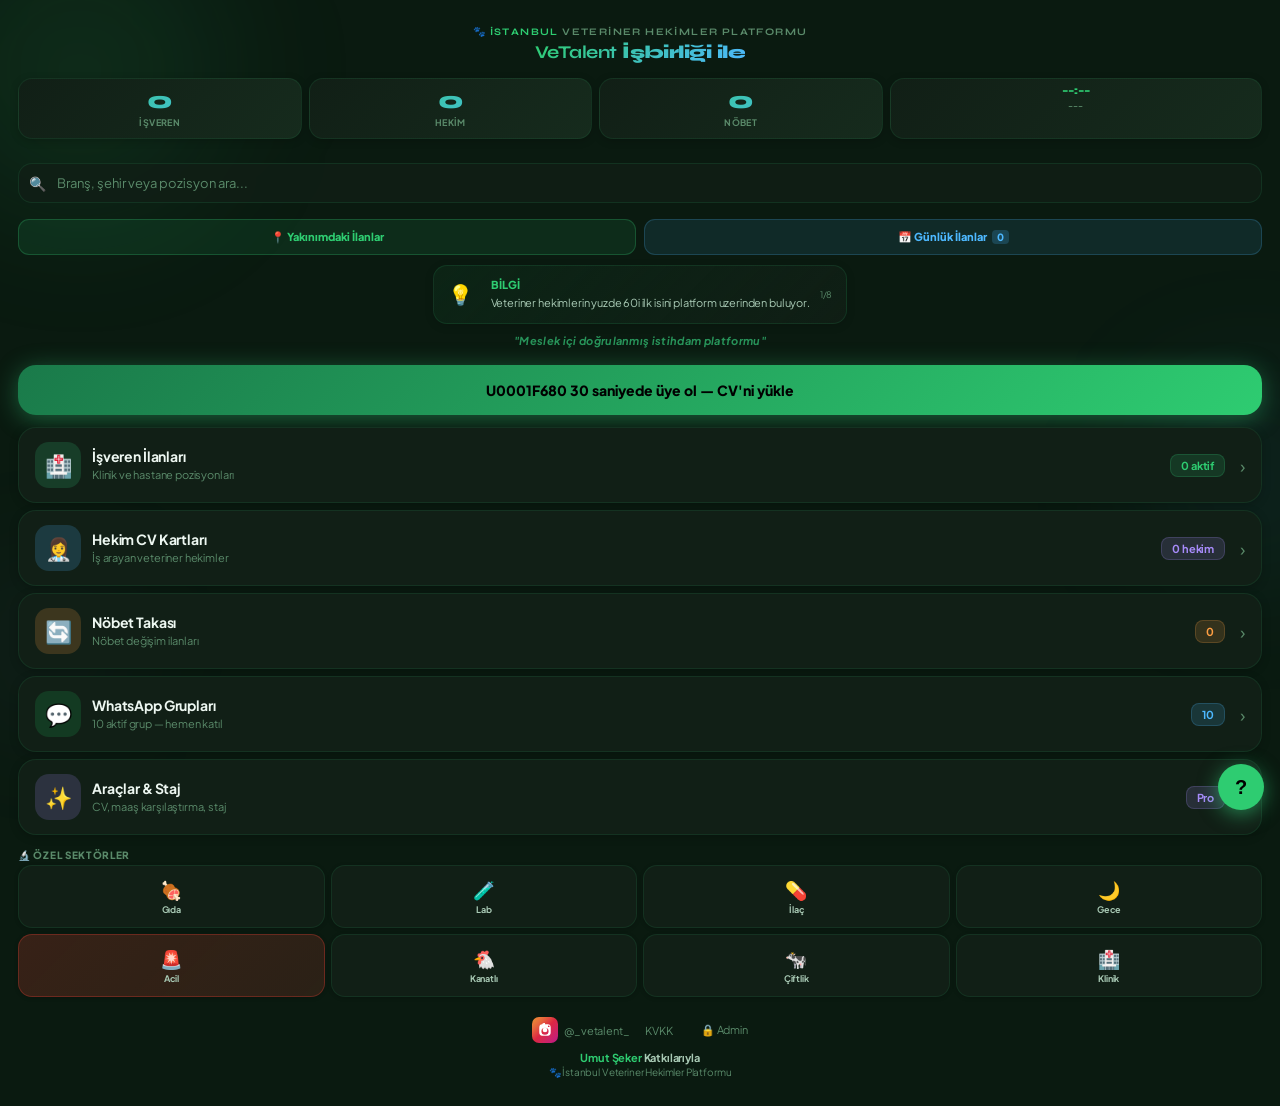
==== commit 1aafe7c2: "Add files via upload" ====
--- a/index-1.html
+++ b/index-1.html
@@ -122,9 +122,9 @@
 .sortb{display:flex;align-items:center;gap:3px;background:var(--card);border:1px solid var(--border);border-radius:7px;padding:4px 8px;font-size:10px;font-weight:700;color:var(--txt2);cursor:pointer;user-select:none;}
 .cnt{flex:1;overflow-y:auto;overflow-x:hidden;-webkit-overflow-scrolling:touch;padding:9px 13px 80px;}
 .pg{display:none;}
-@media(min-width:768px){.jc-premium{grid-column:span 2 !important;}#pg-ilanlar.on,#pg-hekimler.on{display:grid;grid-template-columns:repeat(auto-fill,minmax(300px,1fr));gap:12px;padding:12px;}.jc{margin-bottom:0;}}.pg.on{display:block;}
+@media(min-width:768px){#pg-ilanlar.on,#pg-hekimler.on{display:block;padding:6px 10px;}.jc{margin-bottom:9px;}}.pg.on{display:block;}
 /* ─── KARTLAR ─── */
-.jc{background:var(--card);border:1px solid var(--border);border-radius:16px;padding:13px;margin-bottom:9px;cursor:pointer;transition:background .15s;position:relative;}
+.jc{background:var(--card);border:1px solid var(--border);border-radius:16px;padding:16px 14px;margin-bottom:10px;cursor:pointer;transition:background .15s;position:relative;width:100%;box-sizing:border-box;}
 .jc:active{background:var(--card2);}
 .sek-klinik{border-left:3px solid var(--s-klinik)!important;background:linear-gradient(135deg,rgba(45,90,39,.15),var(--card))!important;}
 .sek-gida{border-left:3px solid var(--s-gida)!important;background:linear-gradient(135deg,rgba(230,126,34,.12),var(--card))!important;}
@@ -719,6 +719,455 @@
 .hap-ico{font-size:18px;margin-right:8px;}
 .hap-txt{font-size:12px;color:var(--txt2);line-height:1.5;flex:1;}
 .hap-lbl{font-size:9px;font-weight:800;color:var(--green);text-transform:uppercase;letter-spacing:.08em;margin-bottom:4px;}
+
+/* ═══════════════════════════════════════════════════════
+   VETALENT — PREMIUM UI v2
+   Mevcut kodun üstüne eklendi, hiçbir şey silinmedi
+═══════════════════════════════════════════════════════ */
+
+/* ── FONT ── */
+@import url('https://fonts.googleapis.com/css2?family=Inter:wght@400;500;600;700;800;900&display=swap');
+
+/* ── RENK PALETİ: Daha soft, premium ── */
+:root {
+  --bg:#0a1a10;
+  --bg2:#0c1e13;
+  --card:#111f16;
+  --card2:#162b1d;
+  --border:rgba(52,201,122,.11);
+  --bb:rgba(52,201,122,.28);
+  --green:#2ecc71;
+  --g2:#27ae60;
+  --g3:#1e8449;
+  --txt:#edf7f1;
+  --txt2:#a8c9b4;
+  --muted:#5a8a6a;
+  --shadow:rgba(0,0,0,.45);
+  --shadow-green:rgba(46,204,113,.12);
+  --radius-sm:10px;
+  --radius-md:16px;
+  --radius-lg:20px;
+}
+
+/* ── BASE ── */
+body {
+  font-family:'Inter','Plus Jakarta Sans',sans-serif;
+  -webkit-font-smoothing:antialiased;
+  letter-spacing:-.01em;
+}
+
+/* ── APP HEADER: Sticky, blur effect ── */
+.ah {
+  background:rgba(10,26,16,.92);
+  backdrop-filter:blur(20px);
+  -webkit-backdrop-filter:blur(20px);
+  border-bottom:1px solid rgba(52,201,122,.1);
+  padding:48px 16px 10px;
+  position:sticky;
+  top:0;
+  z-index:100;
+  box-shadow:0 2px 20px rgba(0,0,0,.3);
+}
+.ptit {
+  font-family:'Inter',sans-serif;
+  font-size:15px;
+  font-weight:800;
+  letter-spacing:-.02em;
+}
+
+/* ── BOTTOM NAV: Daha temiz ── */
+.bnav {
+  background:rgba(10,26,16,.95);
+  backdrop-filter:blur(20px);
+  -webkit-backdrop-filter:blur(20px);
+  border-top:1px solid rgba(52,201,122,.1);
+  box-shadow:0 -4px 24px rgba(0,0,0,.35);
+}
+.bni {
+  transition:all .2s cubic-bezier(.34,1.56,.64,1);
+}
+.bni.on .bni-ico { filter:drop-shadow(0 0 6px rgba(46,204,113,.6)); }
+.bni:active { transform:scale(.88); }
+
+/* ── İLAN KARTLARI: Premium gölge, hover ── */
+.jc {
+  border-radius:18px !important;
+  padding:18px 16px !important;
+  margin-bottom:12px !important;
+  transition:all .25s cubic-bezier(.4,0,.2,1) !important;
+  box-shadow:0 2px 12px var(--shadow),0 1px 3px rgba(0,0,0,.2);
+  border:1px solid rgba(52,201,122,.1) !important;
+}
+.jc:hover {
+  transform:translateY(-2px);
+  box-shadow:0 8px 32px var(--shadow),0 2px 8px rgba(0,0,0,.3),0 0 0 1px rgba(52,201,122,.15);
+}
+.jc:active {
+  transform:translateY(0) scale(.99) !important;
+  box-shadow:0 2px 8px var(--shadow) !important;
+}
+
+/* Sektör renkleri - daha soft */
+.sek-klinik  { border-left:3px solid #2ecc71 !important; background:linear-gradient(135deg,rgba(46,204,113,.07),var(--card)) !important; }
+.sek-gida    { border-left:3px solid #e67e22 !important; background:linear-gradient(135deg,rgba(230,126,34,.07),var(--card)) !important; }
+.sek-ilac    { border-left:3px solid #3498db !important; background:linear-gradient(135deg,rgba(52,152,219,.07),var(--card)) !important; }
+.sek-kanatli { border-left:3px solid #f1c40f !important; background:linear-gradient(135deg,rgba(241,196,15,.07),var(--card)) !important; }
+.sek-lab     { border-left:3px solid #9b59b6 !important; background:linear-gradient(135deg,rgba(155,89,182,.07),var(--card)) !important; }
+.sek-ciftlik { border-left:3px solid #e74c3c !important; background:linear-gradient(135deg,rgba(231,76,60,.07),var(--card)) !important; }
+
+/* Klinik adı daha büyük */
+.cname {
+  font-size:13px !important;
+  font-weight:700 !important;
+  letter-spacing:-.01em;
+}
+.cpos {
+  font-size:11px !important;
+  color:var(--muted) !important;
+  margin-top:2px;
+}
+
+/* Maaş bandı */
+.salv {
+  font-size:11px !important;
+  font-weight:800 !important;
+  padding:4px 10px !important;
+  border-radius:8px !important;
+  letter-spacing:-.01em;
+}
+.salb { border-radius:4px !important; height:4px !important; }
+.salf { border-radius:4px !important; }
+
+/* Taglar */
+.tag {
+  font-size:10px !important;
+  font-weight:600 !important;
+  padding:3px 9px !important;
+  border-radius:20px !important;
+  letter-spacing:0;
+}
+
+/* Kart footer */
+.cfoot {
+  border-top:1px solid rgba(52,201,122,.08) !important;
+  padding-top:10px !important;
+  margin-top:2px;
+}
+.ccity { font-size:11px !important; font-weight:600 !important; }
+
+/* ── BUTONLAR: Modern, yuvarlak ── */
+.bdet {
+  border-radius:10px !important;
+  padding:7px 12px !important;
+  font-size:11px !important;
+  font-weight:600 !important;
+  transition:all .2s !important;
+  border:1px solid rgba(52,201,122,.15) !important;
+  background:rgba(52,201,122,.06) !important;
+  color:var(--txt2) !important;
+}
+.bdet:hover { background:rgba(52,201,122,.12) !important; color:var(--green) !important; }
+.bdet:active { transform:scale(.96) !important; }
+
+.bwa {
+  border-radius:10px !important;
+  padding:7px 12px !important;
+  font-size:11px !important;
+  font-weight:700 !important;
+  transition:all .2s !important;
+  box-shadow:0 2px 8px rgba(37,211,102,.2);
+}
+.bwa:hover { box-shadow:0 4px 16px rgba(37,211,102,.3); transform:translateY(-1px); }
+.bwa:active { transform:scale(.96) !important; }
+
+/* Hızlı Başvur butonu */
+.btn-hizli-basvur {
+  border-radius:12px !important;
+  font-weight:700 !important;
+  letter-spacing:-.01em;
+  box-shadow:0 3px 12px rgba(46,204,113,.25);
+  transition:all .2s !important;
+}
+.btn-hizli-basvur:hover { box-shadow:0 6px 20px rgba(46,204,113,.35); transform:translateY(-1px); }
+
+/* ── CHIP FİLTRELER ── */
+.chip {
+  border-radius:20px !important;
+  font-size:11px !important;
+  font-weight:600 !important;
+  padding:6px 14px !important;
+  transition:all .2s cubic-bezier(.34,1.56,.64,1) !important;
+  letter-spacing:0;
+}
+.chip.on {
+  box-shadow:0 2px 12px rgba(46,204,113,.3) !important;
+  font-weight:700 !important;
+}
+.chip:hover:not(.on) { border-color:rgba(52,201,122,.3) !important; color:var(--txt) !important; }
+
+/* ── ARAMA KUTUSU ── */
+.sin, .ss-in {
+  border-radius:14px !important;
+  padding:11px 36px 11px 38px !important;
+  font-size:13px !important;
+  background:rgba(17,31,22,.8) !important;
+  border:1.5px solid rgba(52,201,122,.12) !important;
+  transition:all .25s !important;
+}
+.sin:focus, .ss-in:focus {
+  border-color:rgba(46,204,113,.4) !important;
+  background:var(--card2) !important;
+  box-shadow:0 0 0 3px rgba(46,204,113,.06) !important;
+}
+
+/* ── MENU KARTLARI (Ana sayfa) ── */
+.mcard {
+  border-radius:18px !important;
+  padding:14px 16px !important;
+  transition:all .25s cubic-bezier(.4,0,.2,1) !important;
+  box-shadow:0 2px 10px rgba(0,0,0,.2);
+}
+.mcard:hover {
+  transform:translateX(3px);
+  box-shadow:0 4px 20px rgba(0,0,0,.3),0 0 0 1px rgba(52,201,122,.12);
+}
+.mcard:active { transform:scale(.98) !important; }
+
+.mc-ico {
+  border-radius:14px !important;
+  width:46px !important;
+  height:46px !important;
+}
+.mc-name { font-size:14px !important; font-weight:700 !important; letter-spacing:-.01em; }
+.mc-desc { font-size:11px !important; line-height:1.4; }
+.mc-badge {
+  font-size:11px !important;
+  font-weight:700 !important;
+  padding:4px 10px !important;
+  border-radius:8px !important;
+}
+
+/* ── SPONSOR ALANI ── */
+/* Gold sponsor */
+.sponsor-gold {
+  background:linear-gradient(135deg,rgba(212,175,55,.12),rgba(245,200,66,.06));
+  border:1.5px solid rgba(212,175,55,.35) !important;
+  border-radius:16px;
+  padding:14px;
+  margin-bottom:10px;
+  position:relative;
+  overflow:hidden;
+  box-shadow:0 4px 20px rgba(212,175,55,.1);
+}
+.sponsor-gold::before {
+  content:'';
+  position:absolute;
+  top:-20px;right:-20px;
+  width:80px;height:80px;
+  background:rgba(212,175,55,.08);
+  border-radius:50%;
+}
+.sponsor-silver {
+  background:linear-gradient(135deg,rgba(192,192,192,.08),rgba(150,150,150,.04));
+  border:1px solid rgba(192,192,192,.2) !important;
+  border-radius:14px;
+  padding:12px;
+  margin-bottom:8px;
+}
+.sponsor-bronze {
+  background:linear-gradient(135deg,rgba(205,127,50,.07),rgba(165,100,40,.04));
+  border:1px solid rgba(205,127,50,.18) !important;
+  border-radius:12px;
+  padding:10px;
+  margin-bottom:8px;
+}
+
+/* ── DETAY MODALİ ── */
+.dsh {
+  border-radius:24px 24px 0 0 !important;
+  padding-bottom:env(safe-area-inset-bottom,20px);
+}
+.det-rows .dr {
+  padding:10px 0 !important;
+  border-bottom:1px solid rgba(52,201,122,.07) !important;
+}
+.det-rows .dl {
+  font-size:11px !important;
+  font-weight:600 !important;
+  color:var(--muted) !important;
+  letter-spacing:.02em;
+  text-transform:uppercase;
+}
+.det-rows .dv {
+  font-size:13px !important;
+  font-weight:600 !important;
+  color:var(--txt) !important;
+}
+
+/* ── NÖBET KARTLARI ── */
+.nbc {
+  border-radius:16px !important;
+  padding:14px !important;
+  transition:all .2s !important;
+  box-shadow:0 2px 8px rgba(0,0,0,.2);
+}
+.nbc:hover { box-shadow:0 4px 16px rgba(0,0,0,.3); }
+
+/* ── WA GRUP KARTLARI ── */
+.wa-gc {
+  border-radius:16px !important;
+  padding:14px !important;
+  transition:all .2s !important;
+}
+.wa-gc:hover { transform:translateX(2px); box-shadow:0 4px 16px rgba(0,0,0,.25); }
+.wa-gc-btn {
+  border-radius:10px !important;
+  font-weight:700 !important;
+  padding:8px 14px !important;
+}
+
+/* ── SEKTÖR BUTONLARI ── */
+.sbtn {
+  border-radius:14px !important;
+  padding:12px 4px !important;
+  transition:all .2s cubic-bezier(.34,1.56,.64,1) !important;
+  box-shadow:0 1px 4px rgba(0,0,0,.2);
+}
+.sbtn:hover { transform:translateY(-2px); box-shadow:0 4px 12px rgba(0,0,0,.3); }
+.sbtn:active { transform:scale(.93) !important; }
+
+/* ── HERO / SPLASH ── */
+.hero-collab {
+  font-size:18px !important;
+  font-weight:900 !important;
+  letter-spacing:-.03em;
+  line-height:1.2;
+}
+.cbox {
+  border-radius:14px !important;
+  box-shadow:0 2px 8px rgba(0,0,0,.2);
+  transition:all .2s;
+}
+.cbox:hover { transform:translateY(-1px); box-shadow:0 4px 16px rgba(0,0,0,.3); }
+.cv {
+  font-size:24px !important;
+  font-weight:900 !important;
+  letter-spacing:-.03em;
+}
+
+/* ── HOŞGELDİN BANNER ── */
+.hosgeldin-banner {
+  border-radius:18px !important;
+  box-shadow:0 4px 20px rgba(46,204,113,.1);
+}
+
+/* ── FORM İNPUTLAR ── */
+.city-sel, .fov input, .fov select, .fov textarea {
+  border-radius:12px !important;
+  border:1.5px solid rgba(52,201,122,.15) !important;
+  background:var(--card2) !important;
+  color:var(--txt) !important;
+  transition:all .2s !important;
+  font-family:'Inter',sans-serif !important;
+}
+.city-sel:focus, .fov input:focus, .fov select:focus {
+  border-color:rgba(46,204,113,.4) !important;
+  box-shadow:0 0 0 3px rgba(46,204,113,.06) !important;
+  outline:none !important;
+}
+
+/* ── SUBMIT BUTONU ── */
+#sbm {
+  border-radius:14px !important;
+  font-weight:800 !important;
+  letter-spacing:-.01em;
+  box-shadow:0 4px 16px rgba(46,204,113,.25);
+  transition:all .2s !important;
+}
+#sbm:hover:not(:disabled) { box-shadow:0 6px 24px rgba(46,204,113,.35); transform:translateY(-1px); }
+#sbm:active { transform:scale(.98) !important; }
+
+/* ── PREMIUM BADGE (kart üstünde) ── */
+.jc-premium {
+  box-shadow:0 4px 24px rgba(212,175,55,.18),0 2px 8px rgba(0,0,0,.3) !important;
+  border:1.5px solid rgba(212,175,55,.3) !important;
+}
+
+/* ── HAP BİLGİ ── */
+.hap-box {
+  background:linear-gradient(135deg,rgba(46,204,113,.06),rgba(17,31,22,.8));
+  border:1px solid rgba(52,201,122,.12);
+  border-radius:14px;
+  padding:12px 14px;
+  transition:all .2s;
+  box-shadow:0 2px 8px rgba(0,0,0,.15);
+}
+.hap-ico { font-size:20px !important; }
+.hap-lbl { font-size:11px !important; font-weight:800 !important; color:var(--green) !important; letter-spacing:.02em; }
+.hap-txt { font-size:11px !important; color:var(--txt2) !important; line-height:1.5 !important; margin-top:2px; }
+
+/* ── PANEL / ARAÇLAR ── */
+.panel {
+  border-radius:18px !important;
+  box-shadow:0 2px 10px rgba(0,0,0,.2);
+}
+.panel-tit {
+  font-size:14px !important;
+  font-weight:800 !important;
+  letter-spacing:-.02em;
+}
+
+/* ── KAYDEDİLEN YILDIZ ── */
+.svb {
+  border-radius:10px !important;
+  transition:all .25s cubic-bezier(.34,1.56,.64,1) !important;
+}
+.svb.on { box-shadow:0 0 12px rgba(245,200,66,.4) !important; }
+.svb:active { transform:scale(.88); }
+
+/* ── TOAST ── */
+.toast {
+  border-radius:14px !important;
+  padding:10px 18px !important;
+  font-size:12px !important;
+  font-weight:700 !important;
+  box-shadow:0 8px 32px rgba(0,0,0,.4) !important;
+  backdrop-filter:blur(12px);
+  letter-spacing:0;
+}
+
+/* ── SCROLL DÜZELTME ── */
+.cnt { padding:10px 12px 88px !important; }
+.frow { padding:6px 12px 4px !important; gap:6px !important; }
+
+/* ── ANİMASYONLAR ── */
+@keyframes fadeInUp {
+  from { opacity:0; transform:translateY(12px); }
+  to   { opacity:1; transform:translateY(0); }
+}
+@keyframes scaleIn {
+  from { opacity:0; transform:scale(.96); }
+  to   { opacity:1; transform:scale(1); }
+}
+.jc { animation:fadeInUp .3s ease both; }
+.mcard { animation:fadeInUp .25s ease both; }
+.nbc  { animation:fadeInUp .25s ease both; }
+
+/* ── RESPONSIVE: Masaüstünde daha geniş ── */
+@media(min-width:600px){
+  body { max-width:480px; }
+  .cnt { padding:12px 16px 100px !important; }
+}
+@media(min-width:900px){
+  body { max-width:520px; }
+}
+
+/* ── SPONSOR SİDEBAR (büyük ekran) ── */
+@media(min-width:1024px){
+  body { max-width:100%; }
+  #app { flex-direction:row; }
+  .cnt { max-width:540px; margin:0 auto; }
+}
 </style>
 </head>
 <body>
@@ -982,6 +1431,21 @@
         </div>
       </div>
 
+      <!-- Şifre -->
+      <div class="kayit-field">
+        <label class="kayit-label">🔒 Şifre *</label>
+        <input class="kayit-input" id="ki-sifre" type="password" placeholder="En az 6 karakter" autocomplete="new-password">
+      </div>
+
+      <!-- Kullanıcı Tipi -->
+      <div class="kayit-field">
+        <label class="kayit-label">👤 Hesap Tipi *</label>
+        <select class="kayit-input" id="ki-rol">
+          <option value="hekim">🩺 Veteriner Hekim (İş Arıyorum)</option>
+          <option value="isveren">🏥 Klinik / İşveren (Hekim Arıyorum)</option>
+        </select>
+      </div>
+
       <!-- CV Yükleme -->
       <div class="kayit-field">
         <label class="kayit-label">📄 CV (Opsiyonel)</label>
@@ -997,6 +1461,10 @@
         🚀 Kaydı Tamamla
       </button>
       <button class="kayit-cancel" onclick="closeKayitModal()">Şimdi değil</button>
+      <div style="text-align:center;margin-top:8px;font-size:11px;color:var(--muted)">
+        Zaten hesabın var mı? 
+        <span onclick="closeKayitModal();openLoginModal()" style="color:var(--green);cursor:pointer;font-weight:700">Giriş Yap</span>
+      </div>
     </div>
 
     <!-- Başarı ekranı -->
@@ -1054,7 +1522,7 @@
   insert: async function(table, data) {
     try {
       var r = await fetch(SUPABASE_URL + '/rest/v1/' + table, {
-        method: 'POST', headers: SB._h(), body: JSON.stringify(data)
+        method: 'POST', headers: SB._authH(), body: JSON.stringify(data)
       });
       if (!r.ok) {
         var errText = '';
@@ -1068,7 +1536,7 @@
   update: async function(table, filter, data) {
     try {
       var r = await fetch(SUPABASE_URL + '/rest/v1/' + table + '?' + filter, {
-        method: 'PATCH', headers: SB._h(), body: JSON.stringify(data)
+        method: 'PATCH', headers: SB._authH(), body: JSON.stringify(data)
       });
       if (!r.ok) { console.error('[SB] UPDATE ' + r.status); return null; }
       return await r.json();
@@ -1077,7 +1545,7 @@
   delete: async function(table, filter) {
     try {
       var r = await fetch(SUPABASE_URL + '/rest/v1/' + table + '?' + filter, {
-        method: 'DELETE', headers: SB._h()
+        method: 'DELETE', headers: SB._authH()
       });
       return r.ok;
     } catch(e) { console.error('[SB] DELETE', e.message); return false; }
@@ -1124,6 +1592,117 @@
       SB._ref++;
       SB._ws.send(JSON.stringify({ topic: 'phoenix', event: 'heartbeat', payload: {}, ref: '' + SB._ref }));
     }
+  },
+
+  // ── AUTH ──────────────────────────────────────────────────
+  _authH: function() {
+    var token = localStorage.getItem('vt_auth_token') || SUPABASE_KEY;
+    return {
+      'Content-Type': 'application/json',
+      'apikey': SUPABASE_KEY,
+      'Authorization': 'Bearer ' + token
+    };
+  },
+
+  signUp: async function(email, password, meta) {
+    try {
+      var r = await fetch(SUPABASE_URL + '/auth/v1/signup', {
+        method: 'POST',
+        headers: { 'Content-Type': 'application/json', 'apikey': SUPABASE_KEY },
+        body: JSON.stringify({ email: email, password: password, data: meta })
+      });
+      var d = await r.json();
+      if (d.access_token) {
+        localStorage.setItem('vt_auth_token', d.access_token);
+        localStorage.setItem('vt_auth_user', JSON.stringify(d.user));
+        currentUser = d.user;
+      }
+      return d;
+    } catch(e) { console.error('[AUTH] signUp:', e.message); return null; }
+  },
+
+  signIn: async function(email, password) {
+    try {
+      var r = await fetch(SUPABASE_URL + '/auth/v1/token?grant_type=password', {
+        method: 'POST',
+        headers: { 'Content-Type': 'application/json', 'apikey': SUPABASE_KEY },
+        body: JSON.stringify({ email: email, password: password })
+      });
+      var d = await r.json();
+      if (d.access_token) {
+        localStorage.setItem('vt_auth_token', d.access_token);
+        localStorage.setItem('vt_refresh_token', d.refresh_token);
+        localStorage.setItem('vt_auth_user', JSON.stringify(d.user));
+        currentUser = d.user;
+        await SB.loadProfile();
+      }
+      return d;
+    } catch(e) { console.error('[AUTH] signIn:', e.message); return null; }
+  },
+
+  signOut: async function() {
+    try {
+      await fetch(SUPABASE_URL + '/auth/v1/logout', {
+        method: 'POST',
+        headers: { 'Content-Type': 'application/json', 'apikey': SUPABASE_KEY,
+                   'Authorization': 'Bearer ' + localStorage.getItem('vt_auth_token') }
+      });
+    } catch(e) {}
+    localStorage.removeItem('vt_auth_token');
+    localStorage.removeItem('vt_refresh_token');
+    localStorage.removeItem('vt_auth_user');
+    currentUser = null;
+    currentProfile = null;
+    renderAuthState();
+  },
+
+  refreshToken: async function() {
+    var rt = localStorage.getItem('vt_refresh_token');
+    if (!rt) return false;
+    try {
+      var r = await fetch(SUPABASE_URL + '/auth/v1/token?grant_type=refresh_token', {
+        method: 'POST',
+        headers: { 'Content-Type': 'application/json', 'apikey': SUPABASE_KEY },
+        body: JSON.stringify({ refresh_token: rt })
+      });
+      var d = await r.json();
+      if (d.access_token) {
+        localStorage.setItem('vt_auth_token', d.access_token);
+        localStorage.setItem('vt_refresh_token', d.refresh_token);
+        localStorage.setItem('vt_auth_user', JSON.stringify(d.user));
+        currentUser = d.user;
+        return true;
+      }
+    } catch(e) {}
+    return false;
+  },
+
+  loadProfile: async function() {
+    if (!currentUser) return null;
+    var token = localStorage.getItem('vt_auth_token') || SUPABASE_KEY;
+    try {
+      var r = await fetch(SUPABASE_URL + '/rest/v1/profiles?id=eq.' + currentUser.id + '&select=*', {
+        headers: { 'apikey': SUPABASE_KEY, 'Authorization': 'Bearer ' + token }
+      });
+      var d = await r.json();
+      if (d && d[0]) {
+        currentProfile = d[0];
+        localStorage.setItem('vt_profile', JSON.stringify(d[0]));
+        renderAuthState();
+      }
+      return currentProfile;
+    } catch(e) { return null; }
+  },
+
+  // Header'a auth token ekle (authenticated işlemler için)
+  _authH: function() {
+    var token = localStorage.getItem('vt_auth_token') || SUPABASE_KEY;
+    return {
+      'Content-Type': 'application/json',
+      'apikey': SUPABASE_KEY,
+      'Authorization': 'Bearer ' + token,
+      'Prefer': 'return=representation'
+    };
   }
 };
 
@@ -1141,13 +1720,17 @@
 var sortAsc      = false;
 var curPg        = 'ilanlar';
 var eslesmeMap   = {};
+var hkEslesmeMap = {};
 var kvkk         = false;
 var zkSt         = {b:[], d:'', c:'', i:[]};
 var zkSektor     = '';
 var _submitTimes = JSON.parse(localStorage.getItem('vt_submit_times') || '[]');
 var adminOk     = false;
-var _MAX_SUBMIT  = 5;
-var _RATE_WINDOW = 10 * 60 * 1000;
+var currentUser    = JSON.parse(localStorage.getItem('vt_auth_user') || 'null');
+var currentProfile = JSON.parse(localStorage.getItem('vt_profile') || 'null');
+var _p          = 'vetalent2024';   // Admin şifresi - değiştir
+var _MAX_SUBMIT  = 20;
+var _RATE_WINDOW = 60 * 1000;  // 1 dakika
 
 // Admin WA numarası — kendi numaranı buraya yaz
 var _w = '905064405012';
@@ -1309,7 +1892,7 @@
   localStorage.setItem('vt_uid', uid);
   var h = Object.assign({}, SB._h(), { 'Prefer': 'resolution=merge-duplicates,return=representation' });
   try {
-    var r = await fetch(SUPABASE_URL + '/rest/v1/users', {
+    var r = await fetch(SUPABASE_URL + '/rest/v1/users?on_conflict=user_id', {
       method: 'POST', headers: h,
       body: JSON.stringify({ user_id:uid, ad_soyad:sanitize(prof.ad||''), telefon:sanitize(prof.tel||''),
         email:sanitize(prof.email||''), sehir:sanitize(prof.sehir||''), brans:sanitize(prof.brans||''),
@@ -1563,17 +2146,32 @@
 function hesaplaEslesme(){
   eslesmeMap={};
   var iv=all.filter(function(r){ if(!r.tip)return false; var t=norm(r.tip); return t.indexOf('sveren')>-1||t.indexOf('isv')>-1||r.tip.toUpperCase().indexOf('SVEREN')>-1; });
-  var hk=all.filter(function(r){ if(!r.tip)return false; var t=norm(r.tip); return t.indexOf('ariy')>-1||t.indexOf('ariy')>-1||r.tip.toUpperCase().indexOf('ARIY')>-1; });
+  var hk=all.filter(function(r){ if(!r.tip)return false; var t=norm(r.tip); return t.indexOf('ariy')>-1||r.tip.toUpperCase().indexOf('ARIY')>-1; });
   iv.forEach(function(isv){
     var gi=all.indexOf(isv);
     var iS=norm(isv.sehir),iB=norm(isv.faaliyet+' '+isv.uzmanlik+' '+(isv.sektor||''));
-    var ok=false;
+    var eslesen=[];
     hk.forEach(function(h){
-      var hS=norm(h.hkSehir),hB=norm(h.hkUzmanlik+' '+h.hkPoz);
-      if((iS&&hS&&(hS.indexOf(iS.split(',')[0])>-1||iS.indexOf(hS.split(',')[0])>-1))||
-         (iB&&hB&&iB.split(' ').some(function(w){return w.length>3&&hB.indexOf(w)>-1;})))ok=true;
+      var hS=norm(h.hkSehir),hB=norm(h.hkUzmanlik+' '+(h.hkPoz||''));
+      var sehirMatch=iS&&hS&&(hS.indexOf(iS.split(',')[0])>-1||iS.indexOf(hS.split(',')[0])>-1);
+      var bransMatch=iB&&hB&&iB.split(' ').some(function(w){return w.length>3&&hB.indexOf(w)>-1;});
+      if(sehirMatch||bransMatch) eslesen.push({isim:maskName(h.isim),sehir:h.hkSehir,uzmanlik:h.hkUzmanlik,gi:all.indexOf(h)});
     });
-    if(ok)eslesmeMap[gi]=true;
+    if(eslesen.length) eslesmeMap[gi]=eslesen;
+  });
+  // Hekim -> İşveren eşleşmesi (hkEslesmeMap)
+  hkEslesmeMap={};
+  hk.forEach(function(h){
+    var hi=all.indexOf(h);
+    var hS=norm(h.hkSehir),hB=norm(h.hkUzmanlik+' '+(h.hkPoz||''));
+    var eslIv=[];
+    iv.forEach(function(isv){
+      var iS=norm(isv.sehir),iB=norm(isv.faaliyet+' '+isv.uzmanlik+' '+(isv.sektor||''));
+      var sehirMatch=iS&&hS&&(hS.indexOf(iS.split(',')[0])>-1||iS.indexOf(hS.split(',')[0])>-1);
+      var bransMatch=iB&&hB&&iB.split(' ').some(function(w){return w.length>3&&hB.indexOf(w)>-1;});
+      if(sehirMatch||bransMatch) eslIv.push({klinik:isv.klinik||'Klinik',sehir:isv.sehir,faaliyet:isv.faaliyet,gi:all.indexOf(isv)});
+    });
+    if(eslIv.length) hkEslesmeMap[hi]=eslIv;
   });
 }
 function loadCVProfile(){return JSON.parse(localStorage.getItem('vt_cv_profile')||'null');}
@@ -1604,15 +2202,15 @@
   });
   if(!sortAsc)arr.reverse().sort(function(a,b){return (b.is_premium?1:0)-(a.is_premium?1:0);});
   var h=renderSponsorBanner('ilanlar')+aBnr('isveren','+','Ilan Ver','Pozisyonunuzu ekleyin');
-  if(!arr.length){h+=empBlk('-','Ilan yukleniyor...','Sheets baglantisi kontrol ediliyor.');}
+  if(!arr.length){h+=empBlk('📋','Henuz ilan yok','Ilk ilani eklemek icin + butonuna tiklayin');}
   else arr.forEach(function(d){
     var gi=all.indexOf(d),id='i_'+gi,sv=saved.indexOf(id)>-1;
-    var a=ageStr(d.z),sek=getSek(d.faaliyet,d.uzmanlik,d.sektor),esm=eslesmeMap[gi];
+    var a=ageStr(d.z),sek=getSek(d.faaliyet,d.uzmanlik,d.sektor),esm=isCVLoaded()&&eslesmeMap[gi];
     var premStyle=d.is_premium?'background:linear-gradient(135deg,rgba(245,200,66,.1),rgba(255,159,67,.05));border:2px solid rgba(245,200,66,.4) !important;box-shadow:0 4px 24px rgba(245,200,66,.2),0 2px 8px rgba(0,0,0,.3) !important;':'';
-    var premGridCol=d.is_premium?'grid-column:span 2;':'';
+    var premGridCol='';
     h+='<div class="jc '+sek.cls+(d.is_premium?' jc-premium':'')+'" data-gi="'+gi+'" data-s="'+norm((d.klinik||'')+' '+(d.sehir||'')+' '+(d.faaliyet||'')+' '+(d.uzmanlik||''))+'" style="padding-top:'+(esm?'18':'13')+'px;'+premStyle+premGridCol+'">';
-    if(d.is_premium)h+='<div style="position:absolute;top:-1px;right:12px;background:linear-gradient(135deg,#b8860b,#f5c842);color:#000;font-size:9px;font-weight:800;padding:3px 10px;border-radius:0 0 8px 8px;letter-spacing:.04em;z-index:3">⭐ Sponsorlu</div>';
-    if(esm)h+='<div data-det="'+gi+'" data-tp="isv" style="position:absolute;top:-8px;left:12px;background:linear-gradient(135deg,#ff6b00,#ff9f43);color:#fff;font-size:9px;font-weight:800;padding:3px 9px;border-radius:6px;z-index:2;cursor:pointer">Eslesme Var - Detay ></div>';
+    if(d.is_premium)h+='<div style="position:absolute;top:-1px;right:12px;background:linear-gradient(135deg,#b8860b,#f5c842);color:#000;font-size:9px;font-weight:800;padding:3px 10px;border-radius:0 0 8px 8px;letter-spacing:.04em;z-index:3">⭐ Premium</div>'+(d.is_verified?'<div style="position:absolute;top:-1px;left:12px;background:linear-gradient(135deg,#1a6b3a,#34c97a);color:#000;font-size:9px;font-weight:800;padding:3px 10px;border-radius:0 0 8px 8px;z-index:3">✓ Doğrulandı</div>':'');
+    if(esm)h+='<div data-det="'+gi+'" data-tp="isv" style="position:absolute;top:-8px;left:12px;background:linear-gradient(135deg,#ff6b00,#ff9f43);color:#fff;font-size:9px;font-weight:800;padding:3px 9px;border-radius:6px;z-index:2;cursor:pointer">🎯 CV Eşleşti - Detay ></div>';
     h+='<div class="ctop">'
       +'<div class="cav" style="background:'+sek.renk+'22;font-size:11px;font-weight:800;color:'+sek.renk+'">'+sek.label+'</div>'
       +'<div class="cinfo"><div class="cname">'+(d.klinik||'Klinik')+'</div>'
@@ -1959,36 +2557,107 @@
 }
 function detIsv(idx){
   var d=all[idx];if(!d)return;
-  var rows=[['Klinik',d.klinik],['Yetkili',d.yetkili],['WhatsApp',d.tel],['Sehir',d.sehir],
-    ['Tel / WhatsApp',d.tel],['Faaliyet',d.faaliyet],['Pozisyon',d.pozisyon],['Deneyim',d.deneyim],
-    ['Calisma',d.calisma],['Maas',d.maas],['Uzmanlik',d.uzmanlik],['Imkanlar',d.konaklama]]
+  var gi=all.indexOf(d);
+  // Badges
+  var badges='';
+  if(d.is_premium)badges+='<span style="background:linear-gradient(135deg,#b8860b,#f5c842);color:#000;font-size:10px;font-weight:800;padding:4px 12px;border-radius:20px;margin-right:6px">⭐ Premium İlan</span>';
+  if(d.is_verified)badges+='<span style="background:linear-gradient(135deg,#1a6b3a,#34c97a);color:#000;font-size:10px;font-weight:800;padding:4px 12px;border-radius:20px">✓ Klinik Doğrulandı</span>';
+  if(d.is_verified){badges+='<div style="margin-top:8px;font-size:11px;color:#34c97a;background:rgba(52,201,122,.08);border-radius:8px;padding:8px 10px">Platform tarafından kimliği ve lisansı doğrulanmış klinik.</div>';}
+  // Rows
+  var rows=[['Klinik',d.klinik],['Yetkili',d.yetkili||d.isim],['Sehir',d.sehir],
+    ['Faaliyet / Brans',d.faaliyet],['Pozisyon',d.pozisyon],['Deneyim',d.deneyim],
+    ['Calisma Sekli',d.calisma],['Maas Teklifi',d.maas],['Imkanlar',d.konaklama]]
     .filter(function(r){return r[1];})
     .map(function(r){return '<div class="dr"><span class="dl">'+r[0]+'</span><span class="dv">'+r[1]+'</span></div>';})
     .join('');
+  // Eslesen hekimler
+  var eslenenHtml='';
+  var esm=eslesmeMap[gi];
+  if(esm&&esm.length){
+    eslenenHtml='<div style="margin-top:14px;padding:10px;background:rgba(255,159,67,.08);border:1px solid rgba(255,159,67,.2);border-radius:12px">'
+      +'<div style="font-size:11px;font-weight:800;color:#ff9f43;margin-bottom:8px">🎯 Esleşen Hekimler ('+esm.length+')</div>';
+    esm.forEach(function(h){
+      eslenenHtml+='<div style="display:flex;justify-content:space-between;align-items:center;padding:6px 0;border-bottom:1px solid rgba(255,159,67,.1)">'
+        +'<div><div style="font-size:12px;font-weight:700">'+h.isim+'</div>'
+        +'<div style="font-size:10px;color:var(--muted)">'+(h.uzmanlik||'')+(h.sehir?' ~ '+h.sehir:'')+'</div></div>'
+        +'<button onclick="document.getElementById(\'dov\').classList.remove(\'on\');goPage(\'hekimler\');setTimeout(function(){detHk('+h.gi+')},300)" '
+        +'style="background:rgba(255,159,67,.2);color:#ff9f43;border:1px solid rgba(255,159,67,.3);border-radius:8px;padding:5px 10px;font-size:10px;font-weight:700;cursor:pointer;font-family:inherit">Detay</button>'
+        +'</div>';
+    });
+    eslenenHtml+='</div>';
+  }
+  var isvTel=(d.tel||'').replace(/[^0-9]/g,'');
+  var waMsg=encodeURIComponent('Merhaba '+( d.klinik||'')+'! VeTalent platformunda ilaninizi gordum, basvurmak istiyorum.');
   document.getElementById('dsh').innerHTML='<div class="shand"></div>'
-    +'<div class="dcl" id="dov-kapat">X</div>'
+    +'<div class="dcl" id="dov-kapat">✕</div>'
+    +(badges?'<div style="margin:8px 0 4px">'+badges+'</div>':'')
     +'<div class="dn">'+(d.klinik||'Klinik')+'</div>'
-    +'<div class="dp">'+(d.pozisyon||d.faaliyet||'')+'</div>'+rows
-    +'<div style="display:flex;gap:8px;margin-top:12px">'
-    +'<button class="dwa" style="flex:1;cursor:pointer" onclick="waGo()">Yoneticiye Yaz</button>'
+    +'<div class="dp">'+(d.pozisyon||d.faaliyet||'Veteriner Hekim')+(d.sehir?' · '+d.sehir:'')+'</div>'
+    +rows+eslenenHtml
+    +'<div style="display:flex;gap:8px;margin-top:14px">'
+    +(isvTel?'<button onclick="window.open(\'https://wa.me/\'+isvTel+\'?text=\'+waMsg,\'_blank\')" style="flex:1;background:#25d366;color:#fff;border:none;border-radius:12px;padding:13px;font-size:13px;font-weight:800;cursor:pointer;font-family:inherit">💬 Kliniğe Yaz</button>':'')
+    +'<button class="dwa" style="flex:1;cursor:pointer;background:var(--card2);color:var(--green);border:1px solid var(--border);border-radius:12px;padding:13px;font-size:13px;font-weight:800;font-family:inherit" onclick="waGo()">Yöneticiye Yaz</button>'
     +'</div>';
   document.getElementById('dov').classList.add('on');
   document.getElementById('dov-kapat').onclick=function(){document.getElementById('dov').classList.remove('on');};
 }
 function detHk(idx){
   var d=all[idx];if(!d)return;
-  var rows=[['Ad',maskName(d.isim)],['Cinsiyet',d.cinsiyet],['Meslek',d.meslek],
-    ['Sehir',d.hkSehir],['Deneyim',d.hkDeneyim],['Maas Bek.',d.hkMaas],['Uzmanlik',d.hkUzmanlik]]
+  var gi=all.indexOf(d);
+  // Eşleşen klinikler
+  var eslIv=hkEslesmeMap[gi]||[];
+  var eslIvHtml='';
+  if(eslIv.length){
+    eslIvHtml='<div style="margin-top:14px;padding:10px;background:rgba(52,201,122,.08);border:1px solid rgba(52,201,122,.2);border-radius:12px">'
+      +'<div style="font-size:11px;font-weight:800;color:var(--green);margin-bottom:8px">🏥 Eşleşen Klinikler ('+eslIv.length+')</div>';
+    eslIv.forEach(function(iv){
+      eslIvHtml+='<div style="display:flex;justify-content:space-between;align-items:center;padding:6px 0;border-bottom:1px solid rgba(52,201,122,.1)">'
+        +'<div><div style="font-size:12px;font-weight:700">'+(iv.klinik||'Klinik')+'</div>'
+        +'<div style="font-size:10px;color:var(--muted)">'+(iv.faaliyet||'')+(iv.sehir?' ~ '+iv.sehir:'')+'</div></div>'
+        +'<button onclick="document.getElementById(\'dov\').classList.remove(\'on\');goPage(\'ilanlar\');setTimeout(function(){detIsv('+iv.gi+')},300)" '
+        +'style="background:rgba(52,201,122,.2);color:var(--green);border:1px solid rgba(52,201,122,.3);border-radius:8px;padding:5px 10px;font-size:10px;font-weight:700;cursor:pointer;font-family:inherit">İlanı Gör</button>'
+        +'</div>';
+    });
+    eslIvHtml+='</div>';
+  }
+  var rows=[['Uzmanlik',d.hkUzmanlik],['Sehir',d.hkSehir],['Deneyim',d.hkDeneyim],
+    ['Calisma Tercihi',d.hkCalisma],['Maas Beklentisi',d.hkMaas]]
     .filter(function(r){return r[1];})
     .map(function(r){return '<div class="dr"><span class="dl">'+r[0]+'</span><span class="dv">'+r[1]+'</span></div>';})
     .join('');
-  var hkMsg=encodeURIComponent('Merhaba, VeTalent platformunda bir hekim CV karti gordum, gorusme talebi iletmek istiyorum.');
+  // Bu hekimle eşleşen klinikler
+  var eslesKlinikHtml='';
+  var iv=all.filter(function(r){return r.tip&&r.tip.toUpperCase().indexOf('SVEREN')>-1;});
+  var hkS=norm(d.hkSehir),hkB=norm(d.hkUzmanlik+' '+(d.hkPoz||''));
+  var eslesenKlinikler=iv.filter(function(isv){
+    var iS=norm(isv.sehir),iB=norm(isv.faaliyet+' '+isv.uzmanlik);
+    var sM=iS&&hkS&&(hkS.indexOf(iS.split(',')[0])>-1||iS.indexOf(hkS.split(',')[0])>-1);
+    var bM=iB&&hkB&&iB.split(' ').some(function(w){return w.length>3&&hkB.indexOf(w)>-1;});
+    return sM||bM;
+  });
+  if(eslesenKlinikler.length){
+    eslesKlinikHtml='<div style="margin-top:14px;padding:10px;background:rgba(52,201,122,.06);border:1px solid rgba(52,201,122,.2);border-radius:12px">'
+      +'<div style="font-size:11px;font-weight:800;color:var(--green);margin-bottom:8px">🏥 Eşleşen Klinikler ('+eslesenKlinikler.length+')</div>';
+    eslesenKlinikler.forEach(function(isv){
+      var iGi=all.indexOf(isv);
+      eslesKlinikHtml+='<div style="display:flex;justify-content:space-between;align-items:center;padding:6px 0;border-bottom:1px solid rgba(52,201,122,.08)">'
+        +'<div><div style="font-size:12px;font-weight:700">'+(isv.klinik||'Klinik')+'</div>'
+        +'<div style="font-size:10px;color:var(--muted)">'+(isv.faaliyet||'')+(isv.sehir?' ~ '+isv.sehir:'')+'</div></div>'
+        +'<button onclick="document.getElementById(\'dov\').classList.remove(\'on\');setTimeout(function(){detIsv('+iGi+')},200)" '
+        +'style="background:rgba(52,201,122,.15);color:var(--green);border:1px solid rgba(52,201,122,.3);border-radius:8px;padding:5px 10px;font-size:10px;font-weight:700;cursor:pointer;font-family:inherit">Detay</button>'
+        +'</div>';
+    });
+    eslesKlinikHtml+='</div>';
+  }
+  var hkMsg=encodeURIComponent('[VeTalent] Hekim CV Karti - Gorusme talebi: '+maskName(d.isim)+' | '+( d.hkSehir||'')+' | '+(d.hkUzmanlik||''));
+  var _eslIvHtmlToAdd=eslIvHtml;
   document.getElementById('dsh').innerHTML='<div class="shand"></div>'
-    +'<div class="dcl" id="dov-kapat">X</div>'
+    +'<div class="dcl" id="dov-kapat">✕</div>'
     +'<div class="dn">'+maskName(d.isim)+'</div>'
-    +'<div class="dp">'+(d.meslek||'Veteriner Hekim')+'</div>'+rows
-    +'<div style="display:flex;gap:8px;margin-top:12px">'
-    +'<button data-hk-wa="1" style="width:100%;background:#25d366;color:#fff;border:none;border-radius:12px;padding:13px;font-size:13px;font-weight:800;cursor:pointer;font-family:inherit">Yoneticiye Yaz (Gorusme Talebi)</button>'
+    +'<div class="dp">'+(d.meslek||'Veteriner Hekim')+(d.hkSehir?' · '+d.hkSehir:'')+'</div>'
+    +rows+eslesKlinikHtml
+    +'<div style="display:flex;gap:8px;margin-top:14px">'
+    +'<button data-hk-wa="1" style="width:100%;background:#25d366;color:#fff;border:none;border-radius:12px;padding:13px;font-size:13px;font-weight:800;cursor:pointer;font-family:inherit">💬 Yöneticiye Yaz (Görüşme Talebi)</button>'
     +'</div>';
   document.getElementById('dov').classList.add('on');
   document.getElementById('dov-kapat').onclick=function(){document.getElementById('dov').classList.remove('on');};
@@ -2198,24 +2867,43 @@
 // Sponsor bannerlar (admin panelinden yönetilir)
 var SPONSORS = JSON.parse(localStorage.getItem('vt_sponsors') || '[]');
 
+async function fetchSponsors() {
+  if (!SB_ACTIVE) return;
+  try {
+    var data = await SB.select('sponsor_bannerlar', 'aktif=eq.true', 'siralama.asc');
+    if (data && data.length) {
+      SPONSORS = data.map(function(r) {
+        return {
+          baslik: r.baslik || '', aciklama: r.aciklama || '',
+          url: r.url || '#', logo: r.logo || '🏢',
+          context: r.context || 'all', bg: r.bg_color || 'rgba(245,200,66,.08)',
+          aktif: r.aktif !== false, borderColor: 'rgba(245,200,66,.25)',
+          logoBg: 'rgba(245,200,66,.2)', color: '#f5c842', badgeBg: 'rgba(245,200,66,.15)'
+        };
+      });
+      localStorage.setItem('vt_sponsors', JSON.stringify(SPONSORS));
+    }
+  } catch(e) { console.warn('[SB] fetchSponsors:', e.message); }
+}
+
 function renderSponsorBanner(context){
-  // context: 'ilanlar', 'hekimler', 'araclar', 'gruplar'
   var active = SPONSORS.filter(function(s){
-    return s.aktif && (!s.context || s.context === context || s.context === 'all');
+    return s.aktif !== false && (!s.context || s.context === context || s.context === 'all');
   });
   if(!active.length) return '';
-  var s = active[Math.floor(Math.random() * active.length)];
-  return '<div data-sponsor-url="'+s.url+'" style="'
-    +'background:linear-gradient(135deg,'+( s.bg||'rgba(245,200,66,.08)')+')'
-    +';border:1.5px solid '+(s.borderColor||'rgba(245,200,66,.25)')
-    +';border-radius:14px;padding:12px 14px;margin-bottom:10px;cursor:pointer;display:flex;align-items:center;gap:12px">'
-    +'<div style="flex-shrink:0;width:36px;height:36px;border-radius:10px;background:'+(s.logoBg||'rgba(245,200,66,.2)')
-    +';display:flex;align-items:center;justify-content:center;font-size:18px">'+(s.logo||'🏢')+'</div>'
-    +'<div style="flex:1"><div style="font-size:12px;font-weight:800;color:'+(s.color||'#f5c842')+'">'+(s.baslik||'Sponsor')+'</div>'
-    +'<div style="font-size:10px;color:var(--muted);margin-top:1px">'+(s.aciklama||'')+'</div></div>'
-    +'<div style="font-size:9px;font-weight:700;background:'+(s.badgeBg||'rgba(245,200,66,.15)')
-    +';color:'+(s.color||'#f5c842')+';border-radius:5px;padding:2px 7px">SPONSOR</div>'
-    +'</div>';
+  return active.map(function(s){
+    return '<div onclick="if(s.url&&s.url!==\'#\')window.open(s.url,\'_blank\')" style="'
+      +'background:'+(s.bg||'rgba(245,200,66,.06)')+';border:1px solid rgba(245,200,66,.2)'
+      +';border-radius:12px;padding:10px 12px;margin-bottom:8px;cursor:pointer'
+      +';display:flex;align-items:center;gap:10px">'
+      +'<span style="font-size:20px;flex-shrink:0">'+(s.logo||'🏢')+'</span>'
+      +'<div style="flex:1;min-width:0">'
+      +'<div style="font-size:12px;font-weight:800;color:#f5c842;white-space:nowrap;overflow:hidden;text-overflow:ellipsis">'+(s.baslik||'Sponsor')+'</div>'
+      +'<div style="font-size:10px;color:var(--muted);white-space:nowrap;overflow:hidden;text-overflow:ellipsis">'+(s.aciklama||'')+'</div>'
+      +'</div>'
+      +'<span style="font-size:9px;background:rgba(245,200,66,.15);color:#f5c842;border-radius:4px;padding:2px 6px;flex-shrink:0">SPONSOR</span>'
+      +'</div>';
+  }).join('');
 }
 
 function adminSponsorEkle(){
@@ -2561,13 +3249,22 @@
 }
 function closeAdmin(){document.getElementById('adminPanel').classList.remove('on');}
 function checkAdminPass(){
-  if(document.getElementById('adminPass').value===_p){
-    adminOk=true;
-    document.getElementById('adminErr').style.display='none';
+  var pass = document.getElementById('adminPass').value;
+  // Önce rol kontrolü
+  if (currentProfile && currentProfile.rol === 'admin') {
+    adminOk = true;
+    document.getElementById('adminErr').style.display = 'none';
     showAdminContent();
-  }else{
-    document.getElementById('adminErr').style.display='block';
-    document.getElementById('adminPass').value='';
+    return;
+  }
+  // Fallback: şifre kontrolü
+  if (pass === _p) {
+    adminOk = true;
+    document.getElementById('adminErr').style.display = 'none';
+    showAdminContent();
+  } else {
+    document.getElementById('adminErr').style.display = 'block';
+    document.getElementById('adminPass').value = '';
   }
 }
 function adminRefresh(){
@@ -3259,6 +3956,9 @@
   if(errors.length){toast('Lutfen doldurun: '+errors.join(', '));return;}
   var btn=document.getElementById('kayitSubmitBtn');
   if(btn){btn.disabled=true;btn.textContent='Kaydediliyor...';}
+  var kiSifre = document.getElementById('ki-sifre');
+  var sifre = kiSifre ? kiSifre.value.trim() : '';
+  if (!sifre || sifre.length < 6) { toast('Şifre en az 6 karakter olmalı!'); if(btn){btn.disabled=false;btn.textContent='Kaydı Tamamla';} return; }
   var data={
     isim:(document.getElementById('ki-isim').value||'').trim(),
     soyisim:(document.getElementById('ki-soyisim').value||'').trim(),
@@ -3266,20 +3966,31 @@
     tel:((document.getElementById('ki-tel')||{}).value||'').trim(),
     tecrube:(document.getElementById('ki-tecrube').value||''),
     sehir:(document.getElementById('ki-sehir').value||''),
+    sifre: sifre,
+    rol: (document.getElementById('ki-rol')||{}).value || 'hekim',
   };
   console.log('[VeTalent] Yeni kayit:', data);
-  // LocalStorage'a kaydet
-  var fullProf={ad:data.isim+' '+data.soyisim,email:data.email,tel:data.tel,deneyim:data.tecrube,sehir:data.sehir};
-  saveCVProfile(fullProf);
-  // Supabase'e kaydet
-  sbSaveUser(fullProf).catch(function(){});
-  // Sheets Users tablosuna kaydet
-  var uid = localStorage.getItem('vt_uid')||('U_'+Date.now());
-  localStorage.setItem('vt_uid', uid);
-    /* SB aktif, Sheets kaldırıldı */
-  // Admin WA bildirimi
-  var regMsg = encodeURIComponent('[VeTalent] Yeni Kayit: '+data.isim+' '+data.soyisim+' | '+data.email+' | '+data.tel+' | '+data.sehir+' | '+data.tecrube);
-  setTimeout(function(){ window.open('https://wa.me/'+_w+'?text='+regMsg,'_blank'); }, 4000);
+  // Supabase Auth ile kayıt
+  SB.signUp(data.email, data.sifre || (data.tel + 'Vet!'), {
+    ad_soyad: data.isim + ' ' + data.soyisim,
+    telefon: data.tel,
+    sehir: data.sehir,
+    brans: data.tecrube,
+    rol: data.rol || 'hekim'
+  }).then(function(res) {
+    if (res && res.user) {
+      currentUser = res.user;
+      // LocalStorage'a da kaydet (geriye dönük uyum)
+      var fullProf = {ad:data.isim+' '+data.soyisim, email:data.email, tel:data.tel, deneyim:data.tecrube, sehir:data.sehir};
+      saveCVProfile(fullProf);
+      sbSaveUser(fullProf).catch(function(){});
+      // Admin WA bildirimi
+      var regMsg = encodeURIComponent('[VeTalent] Yeni Kayit: '+data.isim+' '+data.soyisim+' | '+data.email+' | '+data.tel+' | '+data.sehir+' | '+data.tecrube);
+      setTimeout(function(){ window.open('https://wa.me/'+_w+'?text='+regMsg,'_blank'); }, 4000);
+    } else if (res && res.msg) {
+      toast('Hata: ' + (res.msg || 'Kayit basarisiz'));
+    }
+  }).catch(function(e) { console.warn('[AUTH]', e); });
   clearInterval(kayitTimer);updateKayitPct(100);
   setTimeout(function(){
     if(btn){btn.disabled=false;btn.textContent='Kaydi Tamamla';}
@@ -3292,6 +4003,79 @@
   },800);
 }
 
+
+
+function renderAuthState() {
+  var isLoggedIn = !!(currentUser && currentProfile);
+  var isAdmin = currentProfile && currentProfile.rol === 'admin';
+  var isApproved = currentProfile && currentProfile.approval_status === 'approved';
+
+  // Admin paneli erişimi
+  if (isAdmin) { adminOk = true; }
+
+  // Kayıt CTA butonunu güncelle
+  var ctaBtn = document.getElementById('kayit-cta-btn');
+  if (ctaBtn) {
+    if (isLoggedIn) {
+      ctaBtn.textContent = '👤 ' + (currentProfile.ad_soyad || 'Profilim');
+      ctaBtn.onclick = function() { goPage('kayitli'); };
+    } else {
+      ctaBtn.textContent = "\U0001F680 30 saniyede \u00FCye ol \u2014 CV'ni y\u00FCkle";
+      ctaBtn.onclick = openKayitModal;
+    }
+  }
+
+  // Verified badge
+  if (isApproved && currentProfile.verified_badge) {
+    var badges = document.querySelectorAll('.verified-badge-area');
+    badges.forEach(function(b) { b.style.display = 'block'; });
+  }
+
+  // Profil sayfasını güncelle
+  renderHosgeldin();
+}
+
+function isLoggedIn() {
+  return !!(currentUser && localStorage.getItem('vt_auth_token'));
+}
+
+function getUserId() {
+  return currentUser ? currentUser.id : null;
+}
+
+
+function openLoginModal() {
+  var ov = document.getElementById('loginOv');
+  if (ov) { ov.style.display = 'flex'; setTimeout(function(){ document.getElementById('li-email').focus(); },300); }
+}
+function closeLoginModal() {
+  var ov = document.getElementById('loginOv');
+  if (ov) ov.style.display = 'none';
+}
+async function submitLogin() {
+  var email = (document.getElementById('li-email').value||'').trim();
+  var sifre = (document.getElementById('li-sifre').value||'').trim();
+  var btn = document.getElementById('loginBtn');
+  var err = document.getElementById('li-err');
+  if (!email || !sifre) { toast('Email ve şifre zorunlu!'); return; }
+  if (btn) { btn.disabled=true; btn.textContent='Giriş yapılıyor...'; }
+  if (err) err.style.display='none';
+  var res = await SB.signIn(email, sifre);
+  if (res && res.access_token) {
+    toast('Hoş geldiniz ' + (currentProfile ? currentProfile.ad_soyad : '') + '! 👋');
+    closeLoginModal();
+    renderAuthState();
+    fetchAll();
+  } else {
+    if (err) err.style.display='block';
+    if (btn) { btn.disabled=false; btn.textContent='✓ Giriş Yap'; }
+  }
+}
+async function logout() {
+  await SB.signOut();
+  toast('Çıkış yapıldı.');
+  renderAuthState();
+}
 
 function startClock() {
   var el = document.getElementById('clock');
@@ -3310,7 +4094,7 @@
   // ── SAAT ──
   startClock();
   renderHapBilgi();
-  setInterval(renderHapBilgi, 30000); // 30sn'de bir değiş
+  setInterval(renderHapBilgi, 5000); // 5sn'de bir değiş
   upCounts();
 
   // ── CNT: Kart tiklama (mobil + desktop) ──
@@ -3639,10 +4423,21 @@
   });
 
   // ── DATA FETCH + REALTIME ──
+  // Auth token yenile, profil yükle
+  if (localStorage.getItem('vt_refresh_token')) {
+    SB.refreshToken().then(function(ok) {
+      if (ok) SB.loadProfile();
+      else renderAuthState();
+    });
+  } else {
+    renderAuthState();
+  }
   fetchAll().then(function(){ setupRealtime(); });
   fetchNobet();
   fetchStaj();
   fetchWaGroups();
+  fetchSponsors();
+  fetchHapBilgi();
   // Sayaç auto-update: her 60 saniyede bir yenile
   setInterval(function(){
     upCounts();
@@ -3959,6 +4754,18 @@
 }
 
 // ── HAP BİLGİLER ─────────────────────────────────────────
+async function fetchHapBilgi() {
+  if (!SB_ACTIVE) return;
+  try {
+    var data = await SB.select('hap_bilgiler', 'aktif=eq.true', 'id.asc');
+    if (data && data.length) {
+      var haps = data.map(function(r){ return {ico:r.ico||'💡', lbl:r.lbl||'', txt:r.txt||''}; });
+      localStorage.setItem('vt_hap_bilgiler', JSON.stringify(haps));
+      renderHapBilgi();
+    }
+  } catch(e) {}
+}
+
 var _hapData = [
   {ico:"💡", lbl:"Bilgi", txt:"Veteriner hekimlerin yuzde 60i ilk isini platform uzerinden buluyor."},
   {ico:"📊", lbl:"Istatistik", txt:"VeTalent platformunda ortalama ilan suresi 4.2 gun. En hizli dolan: Gece/Acil."},
@@ -3972,22 +4779,21 @@
 function renderHapBilgi(){
   var el=document.getElementById('hapBilgiArea');
   if(!el)return;
-  // Admin'den eklenen bilgiler öncelikli, yoksa default data
-  var adminHaps=JSON.parse(localStorage.getItem('vt_hap_bilgiler')||'[]');
-  var allHaps=adminHaps.length ? adminHaps : _hapData;
+  var sbHaps=JSON.parse(localStorage.getItem('vt_hap_bilgiler')||'[]');
+  var allHaps=sbHaps.length ? sbHaps : _hapData;
   if(!allHaps.length){el.innerHTML='';return;}
-  // Tüm hap bilgileri statik kartlar halinde göster (max 3)
-  var visible=allHaps.slice(0,3);
-  var cards=visible.map(function(h){
-    return '<div class="hap-box" onclick="renderHapBilgi()" style="flex:1;min-width:200px">'
-      +'<div style="display:flex;align-items:flex-start;gap:10px">'
-      +'<span class="hap-ico">'+(h.ico||'💡')+'</span>'
-      +'<div><div class="hap-lbl">'+(h.lbl||'Bilgi')+'</div>'
-      +(h.baslik?'<div style="font-size:12px;font-weight:700;margin-bottom:2px">'+h.baslik+'</div>':'')
-      +'<div class="hap-txt">'+(h.txt||'')+'</div></div>'
-      +'</div></div>';
-  }).join('');
-  el.innerHTML='<div style="display:flex;gap:10px;flex-wrap:wrap;padding:0 16px 4px">'+cards+'</div>';
+  // Tek kart göster, her 5 sn'de değiş
+  if(renderHapBilgi._idx===undefined) renderHapBilgi._idx=0;
+  var h=allHaps[renderHapBilgi._idx % allHaps.length];
+  renderHapBilgi._idx++;
+  el.innerHTML='<div class="hap-box" style="margin:0 16px;cursor:pointer" onclick="renderHapBilgi()">'
+    +'<div style="display:flex;align-items:center;gap:10px">'
+    +'<span class="hap-ico">'+(h.ico||'💡')+'</span>'
+    +'<div><div class="hap-lbl">'+(h.lbl||'Bilgi')+'</div>'
+    +'<div class="hap-txt">'+(h.txt||'')+'</div></div>'
+    +'<div style="font-size:9px;color:var(--muted);margin-left:auto;flex-shrink:0">'
+    +(renderHapBilgi._idx)+'/'+allHaps.length+'</div>'
+    +'</div></div>';
 }
 function openTutorial(){document.getElementById('tutorialOv').classList.add('on');}
 function closeTutorial(){document.getElementById('tutorialOv').classList.remove('on');}
@@ -4055,5 +4861,41 @@
   </div>
 </div>
 
+
+<!-- GİRİŞ MODALİ -->
+<div id="loginOv" class="ov" style="display:none;position:fixed;inset:0;background:rgba(0,0,0,.7);z-index:1000;align-items:flex-end;justify-content:center" onclick="if(event.target===this)closeLoginModal()">
+  <div style="background:var(--card);border-radius:24px 24px 0 0;padding:24px 20px 40px;width:100%;max-width:480px;animation:tin .3s ease">
+    <div style="text-align:center;margin-bottom:20px">
+      <div style="font-size:24px;margin-bottom:4px">👋</div>
+      <div style="font-size:16px;font-weight:800;color:var(--txt)">Giriş Yap</div>
+      <div style="font-size:11px;color:var(--muted);margin-top:2px">VeTalent hesabına giriş yap</div>
+    </div>
+    <div style="margin-bottom:12px">
+      <label style="font-size:11px;font-weight:700;color:var(--muted);display:block;margin-bottom:4px">📧 E-posta</label>
+      <input id="li-email" type="email" placeholder="email@ornek.com"
+        style="width:100%;background:var(--card2);border:1.5px solid var(--border);border-radius:12px;padding:11px 14px;font-size:13px;color:var(--txt);box-sizing:border-box;font-family:inherit">
+    </div>
+    <div style="margin-bottom:20px">
+      <label style="font-size:11px;font-weight:700;color:var(--muted);display:block;margin-bottom:4px">🔒 Şifre</label>
+      <input id="li-sifre" type="password" placeholder="Şifreniz"
+        style="width:100%;background:var(--card2);border:1.5px solid var(--border);border-radius:12px;padding:11px 14px;font-size:13px;color:var(--txt);box-sizing:border-box;font-family:inherit"
+        onkeydown="if(event.key==='Enter')submitLogin()">
+    </div>
+    <div id="li-err" style="display:none;background:rgba(255,71,87,.1);border:1px solid rgba(255,71,87,.3);border-radius:10px;padding:8px 12px;font-size:11px;color:#ff4757;margin-bottom:12px">
+      E-posta veya şifre hatalı.
+    </div>
+    <button onclick="submitLogin()" id="loginBtn"
+      style="width:100%;background:var(--green);color:#000;border:none;border-radius:14px;padding:14px;font-size:14px;font-weight:800;cursor:pointer;font-family:inherit;margin-bottom:10px">
+      ✓ Giriş Yap
+    </button>
+    <button onclick="closeLoginModal()" style="width:100%;background:transparent;color:var(--muted);border:none;font-size:12px;cursor:pointer;font-family:inherit;padding:8px">
+      İptal
+    </button>
+    <div style="text-align:center;margin-top:8px;font-size:11px;color:var(--muted)">
+      Hesabın yok mu?
+      <span onclick="closeLoginModal();openKayitModal()" style="color:var(--green);cursor:pointer;font-weight:700">Kayıt Ol</span>
+    </div>
+  </div>
+</div>
 </body>
 </html>
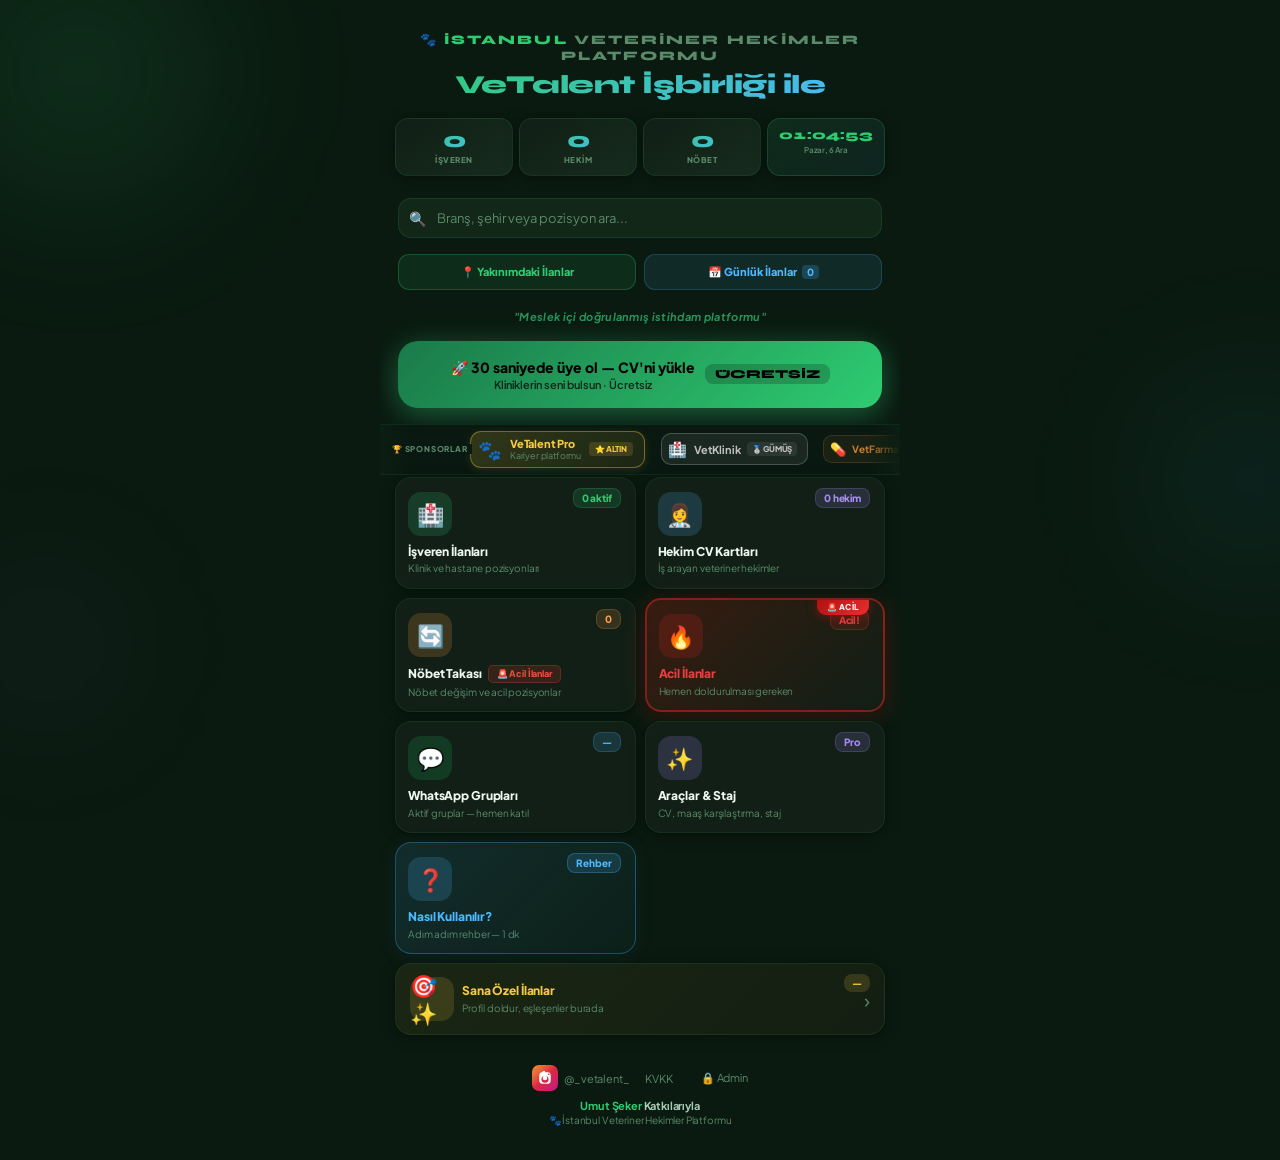
==== commit 25e8079b: "Add files via upload" ====
--- a/index-1.html
+++ b/index-1.html
@@ -25,6 +25,13 @@
 *{margin:0;padding:0;box-sizing:border-box;-webkit-tap-highlight-color:transparent;}
 html,body{height:100%;background:var(--bg);}
 body{font-family:'Plus Jakarta Sans',sans-serif;color:var(--txt);max-width:430px;margin:0 auto;min-height:100vh;overflow-x:hidden;}
+/* PC görünümü — tam genişlik, merkez sütun */
+@media(min-width:768px){
+  body{ max-width:100%; background:var(--bg); }
+  #app{ max-width:430px; margin:0 auto; position:relative; }
+  #splash{ max-width:430px; margin:0 auto; }
+  #adminPanel{ max-width:100% !important; }
+}
 /* ─── SPLASH ─── */
 #splash{min-height:100vh;display:flex;flex-direction:column;align-items:center;padding:0 0 28px;position:relative;overflow:hidden;}
 #splash.gone{display:none;}
@@ -113,9 +120,9 @@
 .sin::placeholder{color:var(--muted);}
 .sic{position:absolute;left:11px;top:50%;transform:translateY(-50%);font-size:13px;pointer-events:none;}
 .scl{position:absolute;right:10px;top:50%;transform:translateY(-50%);font-size:12px;cursor:pointer;color:var(--muted);display:none;}
-.frow{display:flex;gap:5px;overflow-x:auto;scrollbar-width:none;padding:7px 14px 3px;flex-shrink:0;}
+.frow{display:flex;gap:5px;overflow-x:auto;overflow-y:hidden;scrollbar-width:none;padding:7px 14px 5px;flex-shrink:0;align-items:center;height:44px;}
 .frow::-webkit-scrollbar{display:none;}
-.chip{flex-shrink:0;padding:6px 11px;border-radius:20px;background:var(--card);border:1.5px solid var(--border);font-size:11px;font-weight:700;color:var(--muted);cursor:pointer;font-family:inherit;transition:all .15s;white-space:nowrap;user-select:none;}
+.chip{flex-shrink:0;padding:5px 12px;border-radius:20px;background:var(--card);border:1.5px solid var(--border);font-size:11px;font-weight:700;color:var(--muted);cursor:pointer;font-family:inherit;transition:all .15s;white-space:nowrap;user-select:none;height:30px;display:inline-flex;align-items:center;}
 .chip.on{background:var(--green);color:#000;border-color:var(--green);}
 .lhdr{display:flex;align-items:center;justify-content:space-between;padding:5px 14px 2px;flex-shrink:0;}
 .rc{font-size:11px;color:var(--muted);font-weight:600;}
@@ -344,7 +351,8 @@
 #pg-gunluk .chip.on{background:var(--green);color:#000;border-color:var(--green);}
 
 /* ═══ KAYIT MODAL ═══ */
-.kayit-cta{width:100%;background:linear-gradient(135deg,#1a7a4a,#34c97a);color:#000;border:none;border-radius:16px;padding:16px 20px;font-size:14px;font-weight:800;cursor:pointer;font-family:inherit;display:flex;align-items:center;justify-content:center;gap:10px;box-shadow:0 4px 20px rgba(52,201,122,.4);position:relative;overflow:hidden;margin:0 18px 12px;width:calc(100% - 36px);}
+.kayit-cta{width:100%;background:linear-gradient(135deg,#1a7a4a,#34c97a);color:#000;border:none;border-radius:16px;padding:16px 20px;font-size:14px;font-weight:800;cursor:pointer;font-family:inherit;display:flex;align-items:center;justify-content:center;gap:10px;box-shadow:0 4px 24px rgba(52,201,122,.45);position:relative;overflow:hidden;margin:0 18px 12px;width:calc(100% - 36px);animation:ctaPulse 2.5s ease-in-out infinite;}
+@keyframes ctaPulse{0%,100%{box-shadow:0 4px 24px rgba(52,201,122,.45);}50%{box-shadow:0 6px 32px rgba(52,201,122,.75),0 0 0 6px rgba(52,201,122,.12);}}
 .kayit-cta::before{content:'';position:absolute;inset:0;background:linear-gradient(90deg,transparent,rgba(255,255,255,.15),transparent);transform:translateX(-100%);transition:transform .5s;}
 .kayit-cta:active::before{transform:translateX(100%);}
 .kayit-cta:active{opacity:.9;transform:scale(.98);}
@@ -895,9 +903,13 @@
   border-radius:20px !important;
   font-size:11px !important;
   font-weight:600 !important;
-  padding:6px 14px !important;
+  padding:5px 13px !important;
   transition:all .2s cubic-bezier(.34,1.56,.64,1) !important;
   letter-spacing:0;
+  height:30px !important;
+  display:inline-flex !important;
+  align-items:center !important;
+  flex-shrink:0 !important;
 }
 .chip.on {
   box-shadow:0 2px 12px rgba(46,204,113,.3) !important;
@@ -1138,7 +1150,7 @@
 
 /* ── SCROLL DÜZELTME ── */
 .cnt { padding:10px 12px 88px !important; }
-.frow { padding:6px 12px 4px !important; gap:6px !important; }
+.frow { padding:6px 12px 4px !important; gap:6px !important; overflow-x:auto !important; overflow-y:hidden !important; height:44px !important; align-items:center !important; }
 
 /* ── ANİMASYONLAR ── */
 @keyframes fadeInUp {
@@ -1153,7 +1165,7 @@
 .mcard { animation:fadeInUp .25s ease both; }
 .nbc  { animation:fadeInUp .25s ease both; }
 
-/* ── RESPONSIVE: Masaüstünde daha geniş ── */
+/* ── RESPONSIVE ── */
 @media(min-width:600px){
   body { max-width:480px; }
   .cnt { padding:12px 16px 100px !important; }
@@ -1162,12 +1174,532 @@
   body { max-width:520px; }
 }
 
-/* ── SPONSOR SİDEBAR (büyük ekran) ── */
-@media(min-width:1024px){
-  body { max-width:100%; }
-  #app { flex-direction:row; }
-  .cnt { max-width:540px; margin:0 auto; }
-}
+/* BİLDİRİM SİSTEMİ */
+#notif-area{position:fixed;top:56px;right:12px;z-index:9999;display:flex;flex-direction:column;gap:6px;pointer-events:none;max-width:280px;}
+.notif-card{background:var(--card2);border:1px solid var(--border);border-radius:12px;padding:10px 12px;font-size:11px;color:var(--txt);box-shadow:0 4px 20px rgba(0,0,0,.35);pointer-events:all;display:flex;align-items:center;gap:8px;animation:slideInRight .3s ease;}
+.notif-card.notif-ilan{border-left:3px solid var(--green);}
+.notif-card.notif-hekim{border-left:3px solid #3498db;}
+.notif-card.notif-basvuru{border-left:3px solid #f5c842;}
+@keyframes slideInRight{from{opacity:0;transform:translateX(30px);}to{opacity:1;transform:translateX(0);}}
+
+/* ─── SPONSOR ALANI ─── */
+.sp-section{width:100%;padding:0 18px;margin-bottom:10px;}
+.sp-hdr{font-size:10px;font-weight:800;color:var(--muted);text-transform:uppercase;letter-spacing:.08em;margin-bottom:6px;display:flex;align-items:center;gap:6px;}
+.sp-hdr span{height:1px;flex:1;background:var(--border);}
+.sp-strip-wrap{overflow:hidden;border-radius:12px;margin-bottom:7px;position:relative;}
+.sp-strip-wrap::before,.sp-strip-wrap::after{content:'';position:absolute;top:0;bottom:0;width:24px;z-index:2;pointer-events:none;}
+.sp-strip-wrap::before{left:0;background:linear-gradient(90deg,var(--bg2),transparent);}
+.sp-strip-wrap::after{right:0;background:linear-gradient(-90deg,var(--bg2),transparent);}
+.sp-strip{display:flex;gap:8px;align-items:center;padding:6px 4px;}
+.sp-strip.scrolling{animation:spScroll linear infinite;}
+@keyframes spScroll{0%{transform:translateX(0);}100%{transform:translateX(-50%);}}
+.sp-item-gold{display:inline-flex;align-items:center;gap:9px;background:linear-gradient(135deg,rgba(212,175,55,.18),rgba(245,200,66,.07));border:1.5px solid rgba(212,175,55,.4);border-radius:14px;padding:9px 14px;cursor:pointer;flex-shrink:0;box-shadow:0 2px 12px rgba(212,175,55,.12);}
+.sp-item-silver{display:inline-flex;align-items:center;gap:7px;background:linear-gradient(135deg,rgba(192,192,192,.1),rgba(150,150,150,.04));border:1px solid rgba(192,192,192,.28);border-radius:12px;padding:7px 12px;cursor:pointer;flex-shrink:0;}
+.sp-item-bronze{display:inline-flex;align-items:center;gap:6px;background:rgba(205,127,50,.07);border:1px solid rgba(205,127,50,.2);border-radius:10px;padding:6px 10px;cursor:pointer;flex-shrink:0;}
+.sp-logo-gold{width:36px;height:36px;border-radius:10px;background:rgba(212,175,55,.15);display:flex;align-items:center;justify-content:center;font-size:20px;flex-shrink:0;}
+.sp-logo-silver{width:30px;height:30px;border-radius:8px;background:rgba(192,192,192,.1);display:flex;align-items:center;justify-content:center;font-size:16px;flex-shrink:0;}
+.sp-logo-bronze{width:24px;height:24px;border-radius:7px;background:rgba(205,127,50,.08);display:flex;align-items:center;justify-content:center;font-size:13px;flex-shrink:0;}
+.sp-txt-gold{display:flex;flex-direction:column;gap:1px;}
+.sp-name-gold{font-size:12px;font-weight:800;color:#f5c842;white-space:nowrap;}
+.sp-sub-gold{font-size:10px;color:var(--muted);white-space:nowrap;}
+.sp-name-silver{font-size:11px;font-weight:700;color:#c0c0c0;white-space:nowrap;}
+.sp-name-bronze{font-size:10px;font-weight:700;color:#cd7f32;white-space:nowrap;}
+.sp-badge-gold{font-size:8px;font-weight:800;background:rgba(245,200,66,.15);color:#f5c842;border-radius:4px;padding:2px 5px;white-space:nowrap;flex-shrink:0;}
+.sp-badge-silver{font-size:8px;font-weight:800;background:rgba(192,192,192,.1);color:#c0c0c0;border-radius:4px;padding:2px 5px;white-space:nowrap;flex-shrink:0;}
+.sp-badge-bronze{font-size:8px;font-weight:700;background:rgba(205,127,50,.1);color:#cd7f32;border-radius:4px;padding:2px 5px;white-space:nowrap;flex-shrink:0;}
+
+/* ╔══════════════════════════════════════════════════
+   ║  VeTalent × İVHP  —  DESIGN LAYER v6
+   ║  Orijinale dokunulmaz, sadece üstüne yazılır
+   ╚══════════════════════════════════════════════════ */
+
+/* ── TOKEN'LAR ── */
+:root {
+  --vt-ease:  .18s cubic-bezier(.4,0,.2,1);
+  --vt-spring:.22s cubic-bezier(.34,1.56,.64,1);
+  --vt-sh:    0 2px 14px rgba(0,0,0,.34), 0 1px 3px rgba(0,0,0,.18);
+  --vt-sh-h:  0 8px 28px rgba(0,0,0,.42), 0 0 0 1px rgba(52,201,122,.14);
+  --vt-sh-g:  0 4px 20px rgba(52,201,122,.25);
+}
+
+/* ════════════════════════════════════════
+   1. HERO / HEADER
+   ════════════════════════════════════════ */
+.hero {
+  padding: 14px 15px 10px !important;
+  gap: 0 !important;
+  align-items: stretch !important;
+}
+
+/* Eski metinleri gizle — JS inject edecek */
+.hero-platform, .hero-collab { display: none !important; }
+
+/* ── Yeni header wrapper (JS inject) ── */
+#vt-hdr {
+  display: flex;
+  align-items: flex-start;
+  justify-content: space-between;
+  gap: 8px;
+  width: 100%;
+  margin-bottom: 11px;
+}
+
+/* Sol grup */
+#vt-hdr-left { display: flex; flex-direction: column; gap: 5px; flex: 1; min-width: 0; }
+#vt-logo-row { display: flex; align-items: center; gap: 8px; flex-wrap: nowrap; }
+
+#vt-logo-main {
+  height: 50px; width: auto;
+  object-fit: contain; border-radius: 11px;
+  flex-shrink: 0; display: block;
+  filter: drop-shadow(0 2px 6px rgba(0,0,0,.4));
+}
+#vt-logo-sub {
+  height: 36px; width: auto;
+  object-fit: contain; border-radius: 8px;
+  flex-shrink: 0; display: block;
+  filter: drop-shadow(0 2px 4px rgba(0,0,0,.35));
+}
+#vt-collab-txt {
+  font-size: 10px; font-weight: 700;
+  color: var(--muted); line-height: 1.4;
+}
+#vt-collab-txt strong { color: var(--green); font-weight: 900; }
+#vt-collab-txt span   { color: var(--txt2); }
+
+/* Sağ grup */
+#vt-hdr-right {
+  display: flex; flex-direction: column;
+  align-items: flex-end; gap: 5px; flex-shrink: 0;
+}
+#vt-ig-link {
+  display: flex; align-items: center; gap: 5px;
+  text-decoration: none;
+  background: rgba(255,255,255,.04);
+  border: 1px solid rgba(255,255,255,.08);
+  border-radius: 8px; padding: 4px 8px 4px 4px;
+  transition: background var(--vt-ease);
+}
+#vt-ig-link:hover { background: rgba(255,255,255,.08); }
+#vt-ig-ico {
+  width: 20px; height: 20px; border-radius: 5px; flex-shrink: 0;
+  background: linear-gradient(135deg,#f09433,#e6683c,#dc2743,#cc2366,#bc1888);
+  display: flex; align-items: center; justify-content: center;
+}
+#vt-ig-name { font-size: 10px; font-weight: 700; color: var(--txt2); }
+
+#vt-clock { text-align: right; }
+#vt-clock-time {
+  font-size: 13px; font-weight: 900; color: var(--green);
+  font-variant-numeric: tabular-nums; line-height: 1; letter-spacing: -.01em;
+}
+#vt-clock-date { font-size: 9px; color: var(--muted); margin-top: 2px; font-weight: 600; }
+
+#vt-conn { display: none; align-items: center; gap: 4px; }
+#vt-conn.on { display: flex; }
+#vt-conn-dot {
+  width: 7px; height: 7px; border-radius: 50%; background: var(--green);
+  animation: vtConnPulse 2s ease-in-out infinite;
+}
+@keyframes vtConnPulse {
+  0%,100% { box-shadow: 0 0 0 0 rgba(52,201,122,.5); }
+  50%     { box-shadow: 0 0 0 4px rgba(52,201,122,.0); }
+}
+#vt-conn-txt { font-size: 9px; font-weight: 800; color: var(--green); }
+
+#vt-admin-btn {
+  background: rgba(52,201,122,.1); color: var(--green);
+  border: 1.5px solid rgba(52,201,122,.22); border-radius: 9px;
+  padding: 5px 11px; font-size: 10px; font-weight: 800;
+  cursor: pointer; font-family: inherit;
+  transition: background var(--vt-ease), transform var(--vt-ease);
+  -webkit-tap-highlight-color: transparent;
+}
+#vt-admin-btn:active { transform: scale(.93); background: rgba(52,201,122,.2); }
+
+/* ════════════════════════════════════════
+   2. COUNTER KUTULARI (4 adet)
+   ════════════════════════════════════════ */
+.counter-wrap {
+  display: grid !important;
+  grid-template-columns: repeat(4,1fr) !important;
+  gap: 6px !important;
+  margin-bottom: 12px !important;
+  width: 100% !important;
+}
+.cbox {
+  border-radius: 13px !important;
+  padding: 10px 6px !important;
+  background: linear-gradient(145deg,var(--card),var(--card2)) !important;
+  border: 1px solid rgba(52,201,122,.12) !important;
+  box-shadow: var(--vt-sh) !important;
+  text-align: center !important;
+  transition: transform var(--vt-ease) !important;
+}
+.cbox:active { transform: scale(.95); }
+.cv {
+  font-size: 22px !important; font-weight: 900 !important;
+  letter-spacing: -.03em !important; line-height: 1 !important;
+  background: linear-gradient(135deg,var(--green),#4db8ff) !important;
+  -webkit-background-clip: text !important;
+  -webkit-text-fill-color: transparent !important;
+  background-clip: text !important;
+}
+.cl {
+  font-size: 8px !important; font-weight: 800 !important;
+  color: var(--muted) !important; text-transform: uppercase !important;
+  letter-spacing: .06em !important; margin-top: 4px !important;
+}
+.cbox-time {
+  background: linear-gradient(145deg,rgba(52,201,122,.1),rgba(77,184,255,.07)) !important;
+  border: 1px solid rgba(52,201,122,.2) !important;
+}
+.ct-time {
+  font-size: 13px !important; font-weight: 900 !important;
+  color: var(--green) !important; line-height: 1 !important;
+  font-variant-numeric: tabular-nums !important;
+}
+.ct-date { font-size: 8px !important; color: var(--muted) !important; margin-top: 3px !important; font-weight: 600 !important; }
+
+/* ════════════════════════════════════════
+   3. KAYIT CTA
+   ════════════════════════════════════════ */
+.kayit-cta {
+  border-radius: 20px !important;
+  padding: 17px 18px !important;
+  margin: 0 15px 13px !important;
+  width: calc(100% - 30px) !important;
+  box-shadow: 0 6px 28px rgba(52,201,122,.42), 0 2px 8px rgba(0,0,0,.2) !important;
+  position: relative !important; overflow: hidden !important;
+}
+.kayit-cta::before {
+  content: ''; position: absolute; top: -30px; right: -30px;
+  width: 110px; height: 110px; border-radius: 50%;
+  background: rgba(255,255,255,.07); pointer-events: none;
+}
+
+/* ════════════════════════════════════════
+   4. MENU KARTLARI — orijinal yatay liste korunuyor,
+      sadece görünüm polished olacak
+   ════════════════════════════════════════ */
+.menu-sec {
+  gap: 9px !important;
+  padding: 0 15px !important;
+  margin-bottom: 14px !important;
+}
+.mcard {
+  border-radius: 16px !important;
+  padding: 13px 14px !important;
+  box-shadow: var(--vt-sh) !important;
+  border: 1px solid rgba(52,201,122,.1) !important;
+  transition: transform var(--vt-ease), box-shadow var(--vt-ease) !important;
+  -webkit-tap-highlight-color: transparent !important;
+  cursor: pointer !important;
+  position: relative !important; overflow: hidden !important;
+}
+.mcard::after {
+  content: ''; position: absolute; inset: 0;
+  background: linear-gradient(135deg,rgba(52,201,122,.05),transparent 60%);
+  opacity: 0; transition: opacity var(--vt-ease); pointer-events: none;
+}
+.mcard:hover { transform: translateX(3px); box-shadow: var(--vt-sh-h) !important; }
+.mcard:hover::after { opacity: 1; }
+.mcard:active { transform: scale(.96) !important; box-shadow: 0 1px 6px rgba(0,0,0,.4) !important; }
+
+.mc-ico { width: 44px !important; height: 44px !important; border-radius: 13px !important; font-size: 22px !important; }
+.mc-name { font-size: 13px !important; font-weight: 800 !important; letter-spacing: -.01em !important; }
+.mc-desc { font-size: 11px !important; color: var(--muted) !important; line-height: 1.4 !important; }
+.mc-badge { font-size: 10px !important; font-weight: 800 !important; padding: 4px 10px !important; border-radius: 8px !important; }
+.mc-arr { font-size: 20px !important; color: var(--muted) !important; }
+
+/* ════════════════════════════════════════
+   5. ACİL İLANLAR KARTI (inject ile gelir)
+   ════════════════════════════════════════ */
+.vt-acil-card {
+  background: linear-gradient(135deg,rgba(180,30,20,.28),rgba(220,60,40,.12),var(--card)) !important;
+  border: 2px solid rgba(200,40,30,.55) !important;
+  box-shadow: 0 4px 24px rgba(192,40,30,.28), var(--vt-sh) !important;
+  animation: vtAcilPulse 2.6s ease-in-out infinite !important;
+}
+@keyframes vtAcilPulse {
+  0%,100% { box-shadow: 0 4px 18px rgba(192,40,30,.22), 0 1px 6px rgba(0,0,0,.3); }
+  50%     { box-shadow: 0 7px 30px rgba(192,40,30,.5),  0 0 0 5px rgba(192,40,30,.07); }
+}
+.vt-acil-card .mc-name { color: #e84040 !important; }
+.vt-acil-card .mc-desc { color: rgba(230,70,60,.75) !important; }
+.vt-acil-card .mc-arr  { color: #e84040 !important; }
+.vt-acil-rozet {
+  position: absolute; top: -1px; right: 14px;
+  background: linear-gradient(135deg,#b01010,#e83030);
+  color: #fff; font-size: 8px; font-weight: 900;
+  padding: 3px 10px; border-radius: 0 0 9px 9px;
+  letter-spacing: .07em; z-index: 3;
+  box-shadow: 0 2px 10px rgba(180,20,20,.5);
+}
+
+/* ════════════════════════════════════════
+   6. TUTORIAL KARTI (inject ile gelir)
+   ════════════════════════════════════════ */
+.vt-tutorial-card {
+  background: linear-gradient(135deg,rgba(77,184,255,.12),rgba(77,184,255,.04)) !important;
+  border: 1.5px solid rgba(77,184,255,.3) !important;
+  box-shadow: 0 3px 16px rgba(77,184,255,.1), var(--vt-sh) !important;
+}
+.vt-tutorial-card .mc-name { color: #4db8ff !important; }
+.vt-tutorial-card .mc-desc { color: rgba(77,184,255,.7) !important; }
+.vt-tutorial-card .mc-arr  { color: #4db8ff !important; }
+
+/* ════════════════════════════════════════
+   7. SPONSOR ŞERİDİ — her yerde
+   ════════════════════════════════════════ */
+.vt-sp-bar {
+  width: 100%; overflow: hidden; position: relative;
+  border-top: 1px solid var(--border); border-bottom: 1px solid var(--border);
+  background: rgba(10,26,18,.97);
+  flex-shrink: 0; margin: 2px 0;
+}
+.vt-sp-bar::before, .vt-sp-bar::after {
+  content: ''; position: absolute; top: 0; bottom: 0; width: 32px; z-index: 3; pointer-events: none;
+}
+.vt-sp-bar::before { left: 0;  background: linear-gradient(90deg, var(--bg2), transparent); }
+.vt-sp-bar::after  { right: 0; background: linear-gradient(-90deg,var(--bg2), transparent); }
+
+.vt-sp-lbl {
+  position: absolute; left: 8px; top: 50%; transform: translateY(-50%);
+  font-size: 8px; font-weight: 800; color: var(--muted);
+  text-transform: uppercase; letter-spacing: .1em; z-index: 4;
+  background: rgba(10,26,18,.97); padding: 0 4px;
+}
+.vt-sp-track {
+  display: flex; align-items: center; gap: 8px;
+  padding: 6px 90px 6px 90px; white-space: nowrap;
+  animation: vtSpScroll 26s linear infinite;
+}
+.vt-sp-track:hover { animation-play-state: paused; }
+@keyframes vtSpScroll { 0% { transform: translateX(0); } 100% { transform: translateX(-50%); } }
+
+.vt-sp-g {
+  display: inline-flex; align-items: center; gap: 8px;
+  background: linear-gradient(135deg,rgba(212,175,55,.2),rgba(245,200,66,.08));
+  border: 1.5px solid rgba(212,175,55,.45); border-radius: 11px;
+  padding: 5px 11px 5px 7px; cursor: pointer; flex-shrink: 0; margin-right: 8px;
+  transition: transform var(--vt-ease), box-shadow var(--vt-ease);
+  box-shadow: 0 2px 10px rgba(212,175,55,.14);
+}
+.vt-sp-g:hover { transform: scale(1.04); box-shadow: 0 4px 16px rgba(212,175,55,.28); }
+
+.vt-sp-s {
+  display: inline-flex; align-items: center; gap: 7px;
+  background: rgba(192,192,192,.09); border: 1px solid rgba(192,192,192,.28);
+  border-radius: 10px; padding: 5px 10px 5px 6px;
+  cursor: pointer; flex-shrink: 0; margin-right: 7px;
+  transition: transform var(--vt-ease);
+}
+.vt-sp-s:hover { transform: scale(1.04); }
+
+.vt-sp-b {
+  display: inline-flex; align-items: center; gap: 6px;
+  background: rgba(205,127,50,.08); border: 1px solid rgba(205,127,50,.22);
+  border-radius: 9px; padding: 5px 9px 5px 6px;
+  cursor: pointer; flex-shrink: 0; margin-right: 6px;
+  transition: transform var(--vt-ease);
+}
+.vt-sp-b:hover { transform: scale(1.04); }
+
+/* ════════════════════════════════════════
+   8. İLAN / HEKİM KARTLARI
+   ════════════════════════════════════════ */
+.jc {
+  border-radius: 16px !important;
+  padding: 15px 14px !important; margin-bottom: 10px !important;
+  box-shadow: var(--vt-sh) !important;
+  border: 1px solid rgba(52,201,122,.09) !important;
+  transition: transform var(--vt-ease), box-shadow var(--vt-ease) !important;
+}
+.jc:hover  { transform: translateY(-2px) !important; box-shadow: var(--vt-sh-h) !important; }
+.jc:active { transform: scale(.99) !important; }
+
+.nbc { border-radius: 15px !important; box-shadow: var(--vt-sh) !important; transition: transform var(--vt-ease) !important; }
+.nbc:hover { transform: translateY(-1px); }
+
+.wa-gc { border-radius: 15px !important; box-shadow: var(--vt-sh) !important; transition: transform var(--vt-ease) !important; }
+.wa-gc:hover { transform: translateX(2px); }
+
+/* ════════════════════════════════════════
+   9. ARAMA + CHİP
+   ════════════════════════════════════════ */
+.ss-in, .sin {
+  border-radius: 13px !important;
+  background: rgba(21,43,28,.82) !important;
+  border: 1.5px solid rgba(52,201,122,.13) !important;
+  transition: border-color var(--vt-ease), box-shadow var(--vt-ease) !important;
+}
+.ss-in:focus, .sin:focus {
+  border-color: rgba(52,201,122,.42) !important;
+  box-shadow: 0 0 0 3px rgba(52,201,122,.08) !important;
+  outline: none !important;
+}
+.chip { border-radius: 20px !important; height: 30px !important; display: inline-flex !important; align-items: center !important; font-size: 11px !important; transition: all .18s var(--vt-spring) !important; flex-shrink: 0 !important; }
+.chip.on { box-shadow: 0 2px 10px rgba(52,201,122,.28) !important; font-weight: 800 !important; }
+
+/* ════════════════════════════════════════
+   10. FOOTER
+   ════════════════════════════════════════ */
+.sfoot { padding: 12px 16px 6px !important; }
+.foot-link { font-size: 11px !important; transition: color var(--vt-ease) !important; cursor: pointer !important; }
+.foot-link:hover { color: var(--green) !important; }
+
+/* ════════════════════════════════════════
+   11. TOAST
+   ════════════════════════════════════════ */
+.toast { border-radius: 14px !important; padding: 10px 18px !important; font-size: 12px !important; font-weight: 700 !important; backdrop-filter: blur(12px) !important; }
+
+/* ════════════════════════════════════════
+   12. ANIMASYON STAGGER
+   ════════════════════════════════════════ */
+@keyframes vtFadeUp { from { opacity:0; transform:translateY(8px); } to { opacity:1; transform:translateY(0); } }
+.jc    { animation: vtFadeUp .26s ease both; }
+.mcard { animation: vtFadeUp .22s ease both; }
+.nbc   { animation: vtFadeUp .22s ease both; }
+.jc:nth-child(2)  { animation-delay:.04s; } .jc:nth-child(3)  { animation-delay:.08s; }
+.jc:nth-child(4)  { animation-delay:.12s; } .jc:nth-child(5)  { animation-delay:.16s; }
+.mcard:nth-child(2){ animation-delay:.04s; } .mcard:nth-child(3){ animation-delay:.08s; }
+.mcard:nth-child(4){ animation-delay:.12s; } .mcard:nth-child(5){ animation-delay:.16s; }
+
+/* ════════════════════════════════════════
+   13. RESPONSIVE
+   ════════════════════════════════════════ */
+@media (max-width: 360px) {
+  .counter-wrap { gap: 4px !important; }
+  .cbox { padding: 8px 4px !important; }
+  .cv { font-size: 18px !important; }
+  #vt-logo-main { height: 42px !important; }
+  #vt-logo-sub  { height: 30px !important; }
+  #vt-collab-txt { font-size: 9px !important; }
+  .menu-sec { padding: 0 12px !important; gap: 7px !important; }
+  .mcard { padding: 11px 12px !important; }
+}
+@media (min-width: 430px) {
+  .menu-sec { padding: 0 18px !important; }
+  .kayit-cta { margin: 0 18px 14px !important; width: calc(100% - 36px) !important; }
+}
+@media (min-width: 600px) {
+  #splash, #app { max-width: 520px !important; margin: 0 auto !important; }
+  .menu-sec { gap: 10px !important; }
+}
+/* ════════════════════════════════════════
+   VT CUSTOM OVERRIDE — HERO + GRID MENU
+   ════════════════════════════════════════ */
+
+/* 1. JS'in inject ettiği header'ı splash'ta gizle */
+#splash #vt-hdr { display: none !important; }
+
+/* 2. Splash hero platform & collab yazılarını göster ve büyüt */
+#splash .hero-platform,
+#splash .hero-collab {
+  display: block !important;
+  -webkit-text-fill-color: unset !important;
+  background: none !important;
+}
+
+#splash .hero-platform {
+  font-family: 'Syne', sans-serif !important;
+  font-size: 13px !important;
+  font-weight: 800 !important;
+  color: var(--muted) !important;
+  text-align: center !important;
+  letter-spacing: .16em !important;
+  text-transform: uppercase !important;
+  margin-bottom: 6px !important;
+  margin-top: 18px !important;
+}
+#splash .hero-platform span {
+  color: var(--green) !important;
+}
+
+#splash .hero-collab {
+  font-family: 'Syne', sans-serif !important;
+  font-size: 26px !important;
+  font-weight: 900 !important;
+  text-align: center !important;
+  letter-spacing: -.02em !important;
+  line-height: 1.15 !important;
+  margin-bottom: 18px !important;
+  background: linear-gradient(135deg, var(--green), #4db8ff) !important;
+  -webkit-background-clip: text !important;
+  -webkit-text-fill-color: transparent !important;
+  background-clip: text !important;
+}
+
+/* 3. Menu kartlarını 2 sütun grid yap */
+.menu-sec {
+  display: grid !important;
+  grid-template-columns: 1fr 1fr !important;
+  gap: 9px !important;
+  padding: 0 15px !important;
+  margin-bottom: 14px !important;
+}
+
+/* Grid'de kartların içini düzenle */
+.menu-sec .mcard {
+  flex-direction: column !important;
+  align-items: flex-start !important;
+  padding: 14px 12px 12px !important;
+  gap: 8px !important;
+  min-height: 90px !important;
+}
+
+.menu-sec .mcard .mc-txt {
+  flex: unset !important;
+  width: 100% !important;
+}
+
+.menu-sec .mcard .mc-name {
+  font-size: 12px !important;
+  font-weight: 800 !important;
+  margin-bottom: 3px !important;
+  line-height: 1.3 !important;
+  flex-wrap: wrap !important;
+}
+
+.menu-sec .mcard .mc-desc {
+  font-size: 10px !important;
+  color: var(--muted) !important;
+  line-height: 1.35 !important;
+}
+
+.menu-sec .mcard .mc-arr {
+  display: none !important;
+}
+
+/* Badge'i sağ üste taşı */
+.menu-sec .mcard .mc-badge {
+  position: absolute !important;
+  top: 10px !important;
+  right: 10px !important;
+  font-size: 10px !important;
+  padding: 3px 8px !important;
+}
+
+/* Son kart (Sana Özel) tek başına tam genişlik */
+.menu-sec .mcard:last-child {
+  grid-column: 1 / -1 !important;
+  flex-direction: row !important;
+  align-items: center !important;
+  min-height: unset !important;
+  padding: 13px 14px !important;
+}
+.menu-sec .mcard:last-child .mc-arr {
+  display: block !important;
+}
+
+@media (max-width: 360px) {
+  #splash .hero-collab { font-size: 21px !important; }
+  .menu-sec { padding: 0 10px !important; gap: 7px !important; }
+  .menu-sec .mcard { padding: 12px 10px !important; min-height: 80px !important; }
+}
+
+/* end vt custom override */
 </style>
 </head>
 <body>
@@ -1179,7 +1711,7 @@
   <div class="orb o3"></div>
   <div class="hero">
     <div class="hero-platform">🐾 <span>İstanbul</span> Veteriner Hekimler Platformu</div>
-    <div class="hero-collab"><b>VeTalent</b> İşbirliği ile</div>
+    <div class="hero-collab">VeTalent İşbirliği ile</div>
     <div class="counter-wrap">
       <div class="cbox"><div class="cv" id="cnt-isv">—</div><div class="cl">İşveren</div></div>
       <div class="cbox"><div class="cv" id="cnt-hk">—</div><div class="cl">Hekim</div></div>
@@ -1211,11 +1743,12 @@
       📅 Günlük İlanlar <span id="cnt-24" style="background:rgba(77,184,255,.2);border-radius:4px;padding:1px 5px;font-size:10px">—</span>
     </button>
   </div>
-  
+
+  <!-- HAP BİLGİ - sadece üstte, ilan/form açıkken gizlenir -->
   <div id="hapBilgiArea"></div>
+
   <div class="slogan-bar"><em>"Meslek içi doğrulanmış istihdam platformu"</em></div>
   <div id="hosgeldinArea"></div>
-  <div id="onerilenArea"></div>
   <div id="activeFilters" style="padding:0 18px;margin-bottom:6px"></div>
   <!-- KAYIT CTA BUTONU -->
   <button class="kayit-cta" onclick="openKayitModal()" id="kayit-cta-btn">
@@ -1239,31 +1772,39 @@
     </div>
     <div class="mcard" onclick="goPage('nobet')">
       <div class="mc-ico ic-o">🔄</div>
-      <div class="mc-txt"><div class="mc-name">Nöbet Takası</div><div class="mc-desc">Nöbet değişim ilanları</div></div>
+      <div class="mc-txt">
+        <div class="mc-name" style="display:flex;align-items:center;gap:6px">
+          Nöbet Takası
+          <span style="background:rgba(192,57,43,.2);color:#e74c3c;font-size:9px;font-weight:800;padding:2px 8px;border-radius:5px;border:1px solid rgba(192,57,43,.35);animation:acilPulse 2s ease-in-out infinite;white-space:nowrap">🚨 Acil İlanlar</span>
+        </div>
+        <div class="mc-desc">Nöbet değişim ve acil pozisyonlar</div>
+      </div>
       <span class="mc-badge b-o" id="sn-b">0</span><div class="mc-arr">›</div>
     </div>
     <div class="mcard" onclick="goPage('gruplar')">
       <div class="mc-ico" style="background:rgba(37,211,102,.15)">💬</div>
-      <div class="mc-txt"><div class="mc-name">WhatsApp Grupları</div><div class="mc-desc">10 aktif grup — hemen katıl</div></div>
-      <span class="mc-badge b-b">10</span><div class="mc-arr">›</div>
+      <div class="mc-txt"><div class="mc-name">WhatsApp Grupları</div><div class="mc-desc">Aktif gruplar — hemen katıl</div></div>
+      <span class="mc-badge b-b" id="wa-grup-badge">—</span><div class="mc-arr">›</div>
     </div>
     <div class="mcard" onclick="goPage('araclar')">
       <div class="mc-ico ic-p">✨</div>
       <div class="mc-txt"><div class="mc-name">Araçlar & Staj</div><div class="mc-desc">CV, maaş karşılaştırma, staj</div></div>
       <span class="mc-badge b-p">Pro</span><div class="mc-arr">›</div>
     </div>
+    <!-- SANA ÖZEL İLANLAR KARTI -->
+    <div class="mcard" onclick="goPage('ilanlar')" id="sana-ozel-mcard" style="border-color:rgba(245,200,66,.3);background:linear-gradient(135deg,rgba(245,200,66,.07),rgba(255,159,67,.04))">
+      <div class="mc-ico" style="background:rgba(245,200,66,.15)">🎯✨</div>
+      <div class="mc-txt"><div class="mc-name" style="color:#f5c842">Sana Özel İlanlar</div><div class="mc-desc" id="oneri-desc-txt">Profil doldur, eşleşenler burada</div></div>
+      <span class="mc-badge" id="oneri-badge" style="background:rgba(245,200,66,.15);color:#f5c842">—</span><div class="mc-arr" style="color:#f5c842">›</div>
+    </div>
   </div>
-  <div class="sec-hdr">🔬 Özel Sektörler</div>
-  <div class="sgrid">
-    <div class="sbtn" onclick="goSect('gida')"><div class="sico">🍖</div><div class="slbl">Gıda</div></div>
-    <div class="sbtn" onclick="goSect('lab')"><div class="sico">🧪</div><div class="slbl">Lab</div></div>
-    <div class="sbtn" onclick="goSect('ilac')"><div class="sico">💊</div><div class="slbl">İlaç</div></div>
-    <div class="sbtn" onclick="goSect('gece')"><div class="sico">🌙</div><div class="slbl">Gece</div></div>
-    <div class="sbtn sbtn-acil" onclick="openAcilModal()"><div class="sico">🚨</div><div class="slbl">Acil</div></div>
-    <div class="sbtn" onclick="goSect('kanatli')"><div class="sico">🐔</div><div class="slbl">Kanatlı</div></div>
-    <div class="sbtn" onclick="goSect('ciftlik')"><div class="sico">🐄</div><div class="slbl">Çiftlik</div></div>
-    <div class="sbtn" onclick="goSect('klinik')"><div class="sico">🏥</div><div class="slbl">Klinik</div></div>
-  </div>
+
+  <!-- SPONSOR ALANI -->
+  <div id="sponsor-ana-alan" style="width:100%;margin-bottom:4px"></div>
+
+  <!-- SANA ÖZEL ÖNERILER - altta, kartların altında -->
+  <div id="onerilenArea"></div>
+
   <div class="sfoot">
     <div class="foot-row">
       <a class="foot-link" href="https://www.instagram.com/_vetalent_" target="_blank">
@@ -1368,7 +1909,7 @@
       <!-- Geri sayım -->
       <div class="kayit-timer-ring">
         <div>
-          <div class="kayit-timer-num" id="kayitTimerNum">30</div>
+          <div class="kayit-timer-num" id="kayitTimerNum" style="font-variant-numeric:tabular-nums">30</div>
           <div class="kayit-timer-lbl">saniye</div>
         </div>
         <div style="flex:1;padding-left:8px">
@@ -1457,6 +1998,13 @@
         </div>
       </div>
 
+      <!-- KVKK Onayı — Submit'ten ÖNCE -->
+      <div style="display:flex;align-items:flex-start;gap:10px;background:rgba(52,201,122,.05);border:1px solid rgba(52,201,122,.15);border-radius:10px;padding:12px;margin-bottom:10px">
+        <input type="checkbox" id="ki-kvkk" style="width:18px;height:18px;margin-top:1px;accent-color:#2ecc71;cursor:pointer;flex-shrink:0">
+        <label for="ki-kvkk" style="font-size:11px;color:var(--txt2);line-height:1.6;cursor:pointer">
+          <span onclick="event.preventDefault();openKvkkModal()" style="color:#2ecc71;font-weight:700;text-decoration:underline">KVKK Aydınlatma Metni</span>'ni okudum, kişisel verilerimin işlenmesine açık rıza veriyorum.
+        </label>
+      </div>
       <button class="kayit-submit" id="kayitSubmitBtn" onclick="submitKayit()">
         🚀 Kaydı Tamamla
       </button>
@@ -1502,10 +2050,21 @@
 
 var SB = {
   _h: function() {
+    // Anon header (public okuma için)
     return {
       'Content-Type':  'application/json',
       'apikey':        SUPABASE_KEY,
       'Authorization': 'Bearer ' + SUPABASE_KEY,
+      'Prefer':        'return=representation'
+    };
+  },
+  _authH: function() {
+    // Auth token varsa onu kullan, yoksa anon key
+    var token = localStorage.getItem('vt_auth_token') || SUPABASE_KEY;
+    return {
+      'Content-Type':  'application/json',
+      'apikey':        SUPABASE_KEY,
+      'Authorization': 'Bearer ' + token,
       'Prefer':        'return=representation'
     };
   },
@@ -1609,7 +2168,7 @@
       var r = await fetch(SUPABASE_URL + '/auth/v1/signup', {
         method: 'POST',
         headers: { 'Content-Type': 'application/json', 'apikey': SUPABASE_KEY },
-        body: JSON.stringify({ email: email, password: password, data: meta })
+        body: JSON.stringify({ email: email, password: password, data: meta, email_confirm: false })
       });
       var d = await r.json();
       if (d.access_token) {
@@ -1631,13 +2190,16 @@
       var d = await r.json();
       if (d.access_token) {
         localStorage.setItem('vt_auth_token', d.access_token);
-        localStorage.setItem('vt_refresh_token', d.refresh_token);
+        localStorage.setItem('vt_refresh_token', d.refresh_token || '');
         localStorage.setItem('vt_auth_user', JSON.stringify(d.user));
         currentUser = d.user;
-        await SB.loadProfile();
+        // authH'yi güncelle (sonraki istekler için)
+        console.log('[AUTH] Giris basarili:', d.user && d.user.email);
+      } else {
+        console.warn('[AUTH] signIn basarisiz:', d.error_description || d.msg || JSON.stringify(d));
       }
       return d;
-    } catch(e) { console.error('[AUTH] signIn:', e.message); return null; }
+    } catch(e) { console.error('[AUTH] signIn:', e.message); return {error: e.message}; }
   },
 
   signOut: async function() {
@@ -1694,16 +2256,6 @@
     } catch(e) { return null; }
   },
 
-  // Header'a auth token ekle (authenticated işlemler için)
-  _authH: function() {
-    var token = localStorage.getItem('vt_auth_token') || SUPABASE_KEY;
-    return {
-      'Content-Type': 'application/json',
-      'apikey': SUPABASE_KEY,
-      'Authorization': 'Bearer ' + token,
-      'Prefer': 'return=representation'
-    };
-  }
 };
 
 
@@ -1758,6 +2310,173 @@
     .replace(/[^a-z0-9 ]/g,'').trim();
 }
 
+function startClock(){
+  function tick(){
+    var now=new Date();
+    var h=String(now.getHours()).padStart(2,'0'),m=String(now.getMinutes()).padStart(2,'0'),s=String(now.getSeconds()).padStart(2,'0');
+    var el=document.getElementById('ct-time');if(el)el.textContent=h+':'+m+':'+s;
+    var days=['Pazar','Pazartesi','Salı','Çarşamba','Perşembe','Cuma','Cumartesi'];
+    var months=['Oca','Şub','Mar','Nis','May','Haz','Tem','Ağu','Eyl','Eki','Kas','Ara'];
+    var dl=document.getElementById('ct-date');
+    if(dl)dl.textContent=days[now.getDay()]+', '+now.getDate()+' '+months[now.getMonth()];
+  }
+  tick();setInterval(tick,1000);
+}
+
+var _hapList=[];
+var _hapIdx=0;
+var _hapTimer=null;
+function fetchHapBilgi(){
+  var saved=JSON.parse(localStorage.getItem('vt_hap_bilgiler')||'[]');
+  if(saved.length)_hapList=saved;
+}
+function renderHapBilgi(){
+  var el=document.getElementById('hapBilgiArea');
+  if(!el) return;
+  // Sadece splash görünürken göster
+  var splash=document.getElementById('splash');
+  if(!splash||splash.classList.contains('gone')){el.style.display='none';return;}
+  el.style.display='';
+  if(!_hapList.length){ el.innerHTML=''; return; }
+  var h=_hapList[_hapIdx % _hapList.length];
+  if(!h) return;
+  el.innerHTML='<div style="margin:0 14px 10px;background:rgba(52,201,122,.06);border:1px solid rgba(52,201,122,.18);border-radius:13px;padding:10px 12px;display:flex;align-items:center;gap:10px;cursor:pointer;-webkit-tap-highlight-color:transparent" id="hap-card">'
+    +'<span style="font-size:20px;flex-shrink:0">'+(h.ico||'💡')+'</span>'
+    +'<div style="flex:1;min-width:0">'
+    +'<div style="font-size:9px;font-weight:800;color:var(--green);text-transform:uppercase;letter-spacing:.07em;margin-bottom:2px">'+(h.lbl||'BİLGİ')+'</div>'
+    +'<div style="font-size:11px;font-weight:700;color:var(--txt2);white-space:nowrap;overflow:hidden;text-overflow:ellipsis">'+(h.baslik||'')+'</div>'
+    +(h.txt?'<div style="font-size:10px;color:var(--muted);margin-top:1px;white-space:nowrap;overflow:hidden;text-overflow:ellipsis">'+h.txt+'</div>':'')
+    +'</div>'
+    +'<div style="font-size:10px;color:var(--muted);flex-shrink:0">'+(_hapIdx+1)+'/'+_hapList.length+' ›</div>'
+    +'</div>';
+  var card=document.getElementById('hap-card');
+  if(card) card.onclick=function(){ _hapIdx=(_hapIdx+1)%_hapList.length; renderHapBilgi(); };
+}
+function startHapTimer(){
+  if(_hapTimer) clearInterval(_hapTimer);
+  _hapTimer=setInterval(function(){
+    var splash=document.getElementById('splash');
+    if(splash&&!splash.classList.contains('gone')&&_hapList.length){
+      _hapIdx=(_hapIdx+1)%_hapList.length;
+      renderHapBilgi();
+    }
+  }, 6000);
+}
+function adminHapEkle(){
+  if(!adminOk){toast('Admin girisi gerekli!');return;}
+  var ov=document.createElement('div');
+  ov.style.cssText='position:fixed;inset:0;background:rgba(0,0,0,.88);z-index:9500;display:flex;align-items:center;justify-content:center;padding:16px';
+  var d=document.createElement('div');
+  d.style.cssText='background:#0f2318;border-radius:18px;border:1px solid rgba(52,201,122,.3);width:100%;max-width:400px;padding:20px';
+  d.innerHTML='<div style="font-family:Syne,sans-serif;font-size:15px;font-weight:800;margin-bottom:14px">Hap Bilgi Ekle</div>'
+    +'<input id="hap-lbl" type="text" placeholder="Etiket (ör: TANITIM)" style="width:100%;background:#152b1c;border:1.5px solid rgba(52,201,122,.2);border-radius:8px;padding:9px;color:#e4f2ea;font-size:13px;font-family:inherit;outline:none;margin-bottom:8px">'
+    +'<input id="hap-baslik" type="text" placeholder="Başlık" style="width:100%;background:#152b1c;border:1.5px solid rgba(52,201,122,.2);border-radius:8px;padding:9px;color:#e4f2ea;font-size:13px;font-family:inherit;outline:none;margin-bottom:8px">'
+    +'<textarea id="hap-txt" rows="3" placeholder="İçerik..." style="width:100%;background:#152b1c;border:1.5px solid rgba(52,201,122,.2);border-radius:8px;padding:9px;color:#e4f2ea;font-size:13px;font-family:inherit;outline:none;resize:none;margin-bottom:12px"></textarea>'
+    +'<button id="hap-ekle-btn" style="width:100%;background:var(--green);color:#000;border:none;border-radius:10px;padding:12px;font-size:13px;font-weight:800;cursor:pointer;font-family:inherit;margin-bottom:8px">Ekle</button>'
+    +'<button id="hap-iptal-btn" style="width:100%;background:transparent;color:#6b9478;border:none;padding:8px;font-size:12px;cursor:pointer;font-family:inherit">İptal</button>';
+  ov.appendChild(d);document.body.appendChild(ov);
+  document.getElementById('hap-ekle-btn').onclick=function(){
+    var lbl=(document.getElementById('hap-lbl')||{}).value||'BİLGİ';
+    var baslik=(document.getElementById('hap-baslik')||{}).value||'';
+    var txt=(document.getElementById('hap-txt')||{}).value||'';
+    if(!baslik.trim()){toast('Başlık zorunlu!');return;}
+    var hapList2=JSON.parse(localStorage.getItem('vt_hap_bilgiler')||'[]');
+    hapList2.unshift({lbl:lbl,baslik:baslik,txt:txt,ico:'💡'});
+    localStorage.setItem('vt_hap_bilgiler',JSON.stringify(hapList2));
+    _hapList=hapList2;
+    ov.remove();toast('Hap bilgi eklendi!');
+    renderAdminTab(6);
+  };
+  document.getElementById('hap-iptal-btn').onclick=function(){ov.remove();};
+  ov.addEventListener('click',function(e){if(e.target===ov)ov.remove();});
+}
+
+function renderAuthState(){
+  var btn=document.getElementById('kayit-cta-btn');
+  if(!btn)return;
+  if(currentUser){
+    btn.style.display='none';
+  } else {
+    btn.style.display='flex';
+  }
+}
+
+function setupRealtimeNotifs(){
+  // Gerçek zamanlı bildirimler (ileride genişletilebilir)
+  console.log('[VT] Realtime notifs ready');
+}
+
+// ═══════════════════════════════════════════════════════
+// PREMİUM ÖZELLİKLER — Ne Sağlar? Nasıl Çalışır?
+// ═══════════════════════════════════════════════════════
+function openPremiumModal(){
+  var ov=document.createElement('div');
+  ov.style.cssText='position:fixed;inset:0;background:rgba(0,0,0,.92);z-index:9800;display:flex;align-items:flex-end;justify-content:center';
+  var d=document.createElement('div');
+  d.style.cssText='background:#0f1f15;border-radius:28px 28px 0 0;border:1.5px solid rgba(245,200,66,.25);width:100%;max-width:480px;max-height:92vh;overflow-y:auto;padding:24px 20px 48px';
+  d.innerHTML=
+    '<div style="width:36px;height:4px;background:rgba(245,200,66,.3);border-radius:4px;margin:0 auto 20px"></div>'
+    +'<div style="display:flex;align-items:center;gap:12px;margin-bottom:6px">'
+    +'<div style="width:48px;height:48px;border-radius:14px;background:linear-gradient(135deg,#b8860b,#f5c842);display:flex;align-items:center;justify-content:center;font-size:24px;flex-shrink:0">⭐</div>'
+    +'<div><div style="font-family:Syne,sans-serif;font-size:18px;font-weight:800;color:#f5c842">Premium İlan</div>'
+    +'<div style="font-size:11px;color:var(--muted)">VeTalent / İVHP Platformu</div></div>'
+    +'</div>'
+    +'<div style="font-size:12px;color:var(--txt2);line-height:1.7;margin-bottom:20px">Premium üyelik, işverenler için ilanın her zaman listenin <b style="color:#f5c842">en üstünde</b> görünmesini ve hekim adaylarına öne çıkmasını sağlar.</div>'
+
+    // ── ÖZELLİKLER ──
+    +'<div style="font-size:10px;font-weight:800;color:rgba(245,200,66,.7);text-transform:uppercase;letter-spacing:.08em;margin-bottom:10px">✦ Sağladığı Özellikler</div>'
+    +'<div style="display:grid;gap:8px;margin-bottom:20px">'
+    +premFeat('⭐','Listenin En Üstünde','Tüm arama sonuçlarında sabitlenir, yeni eklenenler sizi geçemez','gold')
+    +premFeat('✅','Doğrulanmış Rozeti','Klinik adı yanında mavi onay rozeti — güven artırır','blue')
+    +premFeat('👁','Görüntülenme Önceliği','Hekim adaylarına "Sana Özel" önerilerinde ilk sıra','green')
+    +premFeat('📣','WhatsApp Bildirimi','Yeni başvuru geldiğinde admin sizi bilgilendirir','green')
+    +premFeat('📊','Başvuru Takibi','Kaç kişi baktı, kaç başvurdu — admin panelinizde','muted')
+    +premFeat('🔁','Otomatik Yenileme','30 günde bir ilan otomatik güncellenir, eskimez','muted')
+    +'</div>'
+
+    // ── NASIL ÇALIŞIR? ──
+    +'<div style="font-size:10px;font-weight:800;color:rgba(245,200,66,.7);text-transform:uppercase;letter-spacing:.08em;margin-bottom:10px">✦ Nasıl Aktive Edilir?</div>'
+    +'<div style="background:rgba(245,200,66,.06);border:1px solid rgba(245,200,66,.15);border-radius:14px;padding:14px;margin-bottom:20px">'
+    +'<div style="display:flex;flex-direction:column;gap:10px">'
+    +premStep('1','İlanınızı Ekleyin','Normal ilan ekle → Admin onaylar','#f5c842')
+    +premStep('2','WA\'dan Talep Edin','Aşağıdaki butona basın, admin ile iletişime geçin','#f5c842')
+    +premStep('3','Admin Aktive Eder','Admin panelinizden ilan ⭐ Premium yapılır, Supabase\'e kaydedilir','#f5c842')
+    +premStep('4','Anında Öne Çıkar','İlanınız tüm listelerde üste sabitlenir','var(--green)')
+    +'</div></div>'
+
+    // ── FİYAT ──
+    +'<div style="background:linear-gradient(135deg,rgba(245,200,66,.12),rgba(255,159,67,.06));border:1.5px solid rgba(245,200,66,.3);border-radius:16px;padding:16px;margin-bottom:16px;text-align:center">'
+    +'<div style="font-size:11px;color:var(--muted);margin-bottom:4px">Aylık Premium Üyelik</div>'
+    +'<div style="font-family:Syne,sans-serif;font-size:28px;font-weight:800;color:#f5c842;margin-bottom:2px">₺ İletişimle</div>'
+    +'<div style="font-size:10px;color:var(--muted)">Fiyat için WhatsApp\'tan iletişime geçin</div>'
+    +'</div>'
+
+    +'<button onclick="waGo(\'[VeTalent Premium] Premium ilan hakkında fiyat ve bilgi almak istiyorum.\')" style="width:100%;background:linear-gradient(135deg,#b8860b,#f5c842);color:#000;border:none;border-radius:14px;padding:14px;font-size:14px;font-weight:800;cursor:pointer;font-family:inherit;margin-bottom:10px">💬 WhatsApp\'tan Bilgi Al</button>'
+    +'<button id="prem-kapat" style="width:100%;background:transparent;color:var(--muted);border:none;padding:10px;font-size:12px;cursor:pointer;font-family:inherit">Kapat</button>';
+
+  ov.appendChild(d);document.body.appendChild(ov);
+  document.getElementById('prem-kapat').onclick=function(){ov.remove();};
+  ov.addEventListener('click',function(e){if(e.target===ov)ov.remove();});
+}
+
+function premFeat(ico, baslik, aciklama, renk){
+  var c=renk==='gold'?'rgba(245,200,66,.15)':renk==='blue'?'rgba(77,184,255,.12)':renk==='green'?'rgba(52,201,122,.1)':'rgba(255,255,255,.05)';
+  var tc=renk==='gold'?'#f5c842':renk==='blue'?'#4db8ff':renk==='green'?'var(--green)':'var(--muted)';
+  return '<div style="display:flex;align-items:flex-start;gap:10px;background:'+c+';border-radius:12px;padding:10px 12px">'
+    +'<span style="font-size:18px;flex-shrink:0;margin-top:1px">'+ico+'</span>'
+    +'<div><div style="font-size:12px;font-weight:700;color:'+tc+';margin-bottom:2px">'+baslik+'</div>'
+    +'<div style="font-size:10px;color:var(--muted);line-height:1.5">'+aciklama+'</div></div>'
+    +'</div>';
+}
+
+function premStep(num, baslik, aciklama, renk){
+  return '<div style="display:flex;align-items:flex-start;gap:10px">'
+    +'<div style="width:22px;height:22px;border-radius:50%;background:'+renk+';color:#000;font-size:11px;font-weight:800;display:flex;align-items:center;justify-content:center;flex-shrink:0;margin-top:1px">'+num+'</div>'
+    +'<div><div style="font-size:12px;font-weight:700;color:var(--txt2)">'+baslik+'</div>'
+    +'<div style="font-size:10px;color:var(--muted)">'+aciklama+'</div></div>'
+    +'</div>';
+}
+
 function gv(id) {
   var el = document.getElementById(id);
   return el ? (el.value || '') : '';
@@ -1915,12 +2634,33 @@
 
 async function sbSaveIlan(d) {
   if (!SB_ACTIVE) { console.warn('[SB] sbSaveIlan: aktif degil'); return null; }
-  var data = { tip:d.tip||'', klinik:sanitize(d.klinik||''), ad:sanitize(d.ad||''),
-    telefon:sanitize(d.tel||''), sehir:sanitize(d.sehir||''), brans:sanitize(d.brans||''),
-    deneyim:sanitize(d.deneyim||''), calisma:sanitize(d.calisma||''), maas:sanitize(d.maas||''),
-    durum:'onaylandi', created_at:new Date().toISOString() };
+  var data = {
+    tip: d.tip||'',
+    klinik: sanitize(d.klinik||''),
+    ad: sanitize(d.ad||d.klinik||''),
+    telefon: sanitize(d.tel||''),
+    sehir: sanitize(d.sehir||''),
+    brans: sanitize(d.brans||''),
+    deneyim: sanitize(d.deneyim||''),
+    calisma: sanitize(d.calisma||''),
+    maas: sanitize(d.maas||''),
+    pozisyon: sanitize(d.pozisyon||d.brans||''),
+    konaklama: sanitize(d.konaklama||''),
+    sektor: sanitize(d.sektor||'Klinik'),
+    aciklama: sanitize(d.aciklama||''),
+    durum: 'onaylandi',
+    is_premium: false,
+    is_verified: false,
+    onesira: 0,
+    created_at: new Date().toISOString()
+  };
   var res = await SB.insert('ilanlar', data);
-  if (!res) console.error('[SB] sbSaveIlan basarisiz');
+  if (!res) { console.error('[SB] sbSaveIlan basarisiz'); return null; }
+  // Admin'e WA bildirimi
+  var adminNotif = '[VeTalent] Yeni '+(data.tip==='IS ARIYORUM'?'Hekim CV':'İşveren İlanı')+': '+(data.klinik||'Klinik')+' | '+(data.brans||'')+' | '+(data.sehir||'')+' | Tel: '+(data.telefon||'');
+  setTimeout(function(){
+    window.open('https://wa.me/'+_w+'?text='+encodeURIComponent(adminNotif),'_blank');
+  }, 1500);
   return res;
 }
 
@@ -2019,12 +2759,17 @@
     var key = (s.tel||'') + '|' + norm(s.klinik||s.isim||'');
     return deletedKeys.indexOf(key) < 0;
   });
-  // 2. Lokal eklenen ama Sheets'te henüz olmayan ilanları başa ekle
-  localPending.forEach(function(local){
+  // 2. Lokal eklenen ama Supabase'de henüz olmayan ilanları başa ekle
+  var fresh = JSON.parse(localStorage.getItem('vt_pending')||'[]');
+  fresh.forEach(function(local){
     var localKey = (local.tel||'') + '|' + norm(local.klinik||local.isim||'');
-    if(deletedKeys.indexOf(localKey) >= 0) return; // Silindi, ekleme
+    if(deletedKeys.indexOf(localKey) >= 0) return;
+    // Supabase'de varsa ekleme (tel + klinik eşleşiyor mu)
     var exists = filtered.some(function(s){
-      return s.tel && local.tel && s.tel===local.tel &&
+      if(!s.tel || !local.tel) return false;
+      var sTel = s.tel.replace(/[^0-9]/g,'');
+      var lTel = local.tel.replace(/[^0-9]/g,'');
+      return sTel.slice(-9)===lTel.slice(-9) &&
              norm(s.klinik||s.isim||'') === norm(local.klinik||local.isim||'');
     });
     if(!exists) filtered.unshift(local);
@@ -2039,7 +2784,7 @@
   if(SB_ACTIVE){
     try{
       console.log('[SB] fetchAll çağrılıyor... SB_ACTIVE:', SB_ACTIVE, 'URL:', SUPABASE_URL.substring(0,30));
-      var data = await SB.select('ilanlar','durum=eq.onaylandi','onesira.desc,created_at.desc');
+      var data = await SB.select('ilanlar','durum=eq.onaylandi','onesira.desc.nullslast,created_at.desc');
       console.log('[SB] Supabase yanıtı:', data ? data.length + ' satır' : 'null/hata');
       if(data && data.length >= 0){
         // Supabase kolonlarını mevcut yapıya map et
@@ -2047,27 +2792,30 @@
           return {
             z: r.created_at ? new Date(r.created_at).toLocaleDateString('tr-TR') : '',
             tip: r.tip || '',
-            klinik: r.klinik || '',
+            klinik: r.klinik || r.ad || '',
             yetkili: r.ad || '',
             sehir: r.sehir || '',
             faaliyet: r.brans || '',
-            pozisyon: r.brans || '',
+            pozisyon: r.pozisyon || r.brans || '',
             deneyim: r.deneyim || '',
             calisma: r.calisma || '',
             maas: r.maas || '',
             uzmanlik: r.brans || '',
-            tel: r.telefon || '',
-            isim: r.ad || '',
+            tel: r.telefon || r.tel || '',
+            isim: r.ad || r.klinik || '',
             hkSehir: r.sehir || '',
             hkDeneyim: r.deneyim || '',
             hkCalisma: r.calisma || '',
             hkMaas: r.maas || '',
             hkUzmanlik: r.brans || '',
+            konaklama: r.konaklama || r.imkanlar || '',
             durum: r.durum || 'onaylandi',
-            sektor: r.brans || 'Klinik',
+            sektor: r.sektor || r.brans || 'Klinik',
+            aciklama: r.aciklama || '',
             sb_id: r.id,
             is_premium: r.is_premium || false,
             is_verified: r.is_verified || false,
+            onesira: r.onesira || 0,
           };
         });
         all = mergeWithPending(fromSB);
@@ -2138,6 +2886,9 @@
         if(g.link&&!WA_GROUPS.some(function(s){return s.link===g.link;}))WA_GROUPS.push(g);
       });
     }
+    // Badge güncelle
+    var badge=document.getElementById('wa-grup-badge');
+    if(badge&&WA_GROUPS.length>0)badge.textContent=WA_GROUPS.length;
     if(curPg==='gruplar')renderGruplar();
   }catch(e){console.warn('[SB] fetchWaGroups hata:',e.message);}
 }
@@ -2201,7 +2952,13 @@
     if(sortAsc)return 0; else return -1;
   });
   if(!sortAsc)arr.reverse().sort(function(a,b){return (b.is_premium?1:0)-(a.is_premium?1:0);});
-  var h=renderSponsorBanner('ilanlar')+aBnr('isveren','+','Ilan Ver','Pozisyonunuzu ekleyin');
+  var h=renderSponsorBanner('ilanlar')
+    +'<div onclick="openForm(\'isveren\')" style="background:linear-gradient(135deg,var(--green),#28c76f);border-radius:14px;padding:14px 18px;margin-bottom:12px;cursor:pointer;display:flex;align-items:center;gap:12px;box-shadow:0 4px 20px rgba(52,201,122,.3)">'
+    +'<div style="width:40px;height:40px;border-radius:11px;background:rgba(0,0,0,.15);display:flex;align-items:center;justify-content:center;font-size:20px;font-weight:800;color:#fff;flex-shrink:0">+</div>'
+    +'<div style="flex:1"><div style="font-size:14px;font-weight:800;color:#000">İşveren İlanı Ver</div>'
+    +'<div style="font-size:11px;color:rgba(0,0,0,.6);margin-top:1px">Pozisyonunuzu ücretsiz ekleyin</div></div>'
+    +'<div style="font-size:20px;color:rgba(0,0,0,.4)">›</div>'
+    +'</div>';
   if(!arr.length){h+=empBlk('📋','Henuz ilan yok','Ilk ilani eklemek icin + butonuna tiklayin');}
   else arr.forEach(function(d){
     var gi=all.indexOf(d),id='i_'+gi,sv=saved.indexOf(id)>-1;
@@ -2243,7 +3000,13 @@
   var el=document.getElementById('pg-hekimler');if(!el)return;
   var hk=all.filter(function(r){ if(!r.tip)return false; var t=norm(r.tip); return t.indexOf('ariy')>-1||t.indexOf('ariy')>-1||r.tip.toUpperCase().indexOf('ARIY')>-1; });
   var arr=sortAsc?hk.slice():hk.slice().reverse();
-  var h=aBnr('hekim','+','CV Karti Ekle','Profilini ekle');
+  var h=renderSponsorBanner('hekimler')
+    +'<div onclick="openForm(\'hekim\')" style="background:linear-gradient(135deg,#4db8ff,#3498db);border-radius:14px;padding:14px 18px;margin-bottom:12px;cursor:pointer;display:flex;align-items:center;gap:12px;box-shadow:0 4px 20px rgba(77,184,255,.3)">'
+    +'<div style="width:40px;height:40px;border-radius:11px;background:rgba(0,0,0,.15);display:flex;align-items:center;justify-content:center;font-size:20px;font-weight:800;color:#fff;flex-shrink:0">+</div>'
+    +'<div style="flex:1"><div style="font-size:14px;font-weight:800;color:#fff">CV Kartı Ekle</div>'
+    +'<div style="font-size:11px;color:rgba(255,255,255,.7);margin-top:1px">Profilini ekle, kliniklere görün</div></div>'
+    +'<div style="font-size:20px;color:rgba(255,255,255,.4)">›</div>'
+    +'</div>';
   if(!arr.length){h+=empBlk('-','CV Karti yok','Ilk kaydi sen ekle!');}
   else arr.forEach(function(d){
     var gi=all.indexOf(d),id='h_'+gi,sv=saved.indexOf(id)>-1;
@@ -2277,29 +3040,97 @@
 
 
 function renderNobet(){
-  var el=document.getElementById('pg-nobet');if(!el)return;
-  var h='<div class="nhdr"><div class="nt">Nobet Takasi</div><div class="ns">Nobetini degistirmek mi istiyorsun? Ilan ver, teklif al.</div></div>';
+  var el=document.getElementById('pg-nobet');
+  if(!el)return;
+  var tab=renderNobet._tab||'takas';
+
+  var acilCount=all.filter(function(d){
+    if(!d.tip||d.tip.indexOf('SVEREN')<0)return false;
+    var cx=norm((d.calisma||'')+' '+(d.faaliyet||'')+' '+(d.pozisyon||'')+' '+(d.klinik||''));
+    return cx.indexOf('gece')>-1||cx.indexOf('acil')>-1||cx.indexOf('nobetci')>-1||cx.indexOf('nobet')>-1;
+  }).length;
+
+  var h=renderSponsorBanner('nobet')+'<div style="display:flex;gap:8px;padding:4px 0 10px">'
+    +'<button onclick="renderNobet._tab=\'takas\';renderNobet()" '
+    +'style="flex:1;padding:10px;border-radius:12px;font-size:12px;font-weight:700;cursor:pointer;font-family:inherit;border:none;'
+    +(tab==='takas'?'background:var(--green);color:#000':'background:var(--card2);color:var(--muted)')
+    +'">🔄 Nöbet Takası</button>'
+    +'<button onclick="renderNobet._tab=\'acil\';renderNobet()" '
+    +'style="flex:1;padding:10px;border-radius:12px;font-size:12px;font-weight:700;cursor:pointer;font-family:inherit;border:none;position:relative;'
+    +(tab==='acil'?'background:#c0392b;color:#fff':'background:rgba(192,57,43,.12);color:#e74c3c;border:1.5px solid rgba(192,57,43,.3)')
+    +'">🚨 Acil İlanlar'
+    +(acilCount>0?'<span style="position:absolute;top:-6px;right:-4px;background:#e74c3c;color:#fff;font-size:9px;font-weight:800;border-radius:10px;padding:2px 6px;min-width:18px;text-align:center">'+acilCount+'</span>':'')
+    +'</button>'
+    +'</div>';
+
+  if(tab==='acil'){
+    var acilArr=all.filter(function(d){
+      if(!d.tip||d.tip.indexOf('SVEREN')<0)return false;
+      var cx=norm((d.calisma||'')+' '+(d.faaliyet||'')+' '+(d.pozisyon||'')+' '+(d.klinik||''));
+      return cx.indexOf('gece')>-1||cx.indexOf('acil')>-1||cx.indexOf('nobetci')>-1||cx.indexOf('nobet')>-1;
+    });
+    h+='<div onclick="openForm(\'isveren\')" style="background:linear-gradient(135deg,#c0392b,#e74c3c);border-radius:14px;padding:14px 18px;margin-bottom:12px;cursor:pointer;display:flex;align-items:center;gap:12px;box-shadow:0 4px 20px rgba(192,57,43,.35)">'
+      +'<div style="width:40px;height:40px;border-radius:11px;background:rgba(0,0,0,.2);display:flex;align-items:center;justify-content:center;font-size:22px;flex-shrink:0">🚨</div>'
+      +'<div style="flex:1"><div style="font-size:14px;font-weight:800;color:#fff">Acil / Nöbetçi İlan Ver</div>'
+      +'<div style="font-size:11px;color:rgba(255,255,255,.75);margin-top:1px">Gece & nöbet pozisyonu ekle</div></div>'
+      +'<div style="font-size:20px;color:rgba(255,255,255,.5)">›</div>'
+      +'</div>';
+    if(!acilArr.length){
+      h+=empBlk('🚨','Aktif acil ilan yok','Gece/Acil/Nöbet ilanları burada görünür');
+    } else {
+      h+='<div style="font-size:10px;font-weight:800;color:#e74c3c;letter-spacing:.07em;margin-bottom:8px">🚨 '+acilArr.length+' ACİL İLAN MEVCUT</div>';
+      acilArr.forEach(function(d){
+        var gi=all.indexOf(d);
+        h+='<div class="jc" data-gi="'+gi+'" style="border-left:3px solid #e74c3c;cursor:pointer;background:rgba(192,57,43,.06);border:1.5px solid rgba(192,57,43,.25)">'
+          +'<div style="display:flex;align-items:center;gap:6px;margin-bottom:6px">'
+          +'<span style="background:rgba(192,57,43,.2);color:#e74c3c;font-size:9px;font-weight:800;padding:2px 8px;border-radius:5px">🚨 ACİL</span>'
+          +'<span style="font-size:9px;color:var(--muted)">'+(d.faaliyet||'Pozisyon')+'</span>'
+          +'</div>'
+          +'<div style="font-size:13px;font-weight:800;margin-bottom:4px">'+(d.klinik||'Klinik')+'</div>'
+          +'<div style="display:flex;justify-content:space-between;align-items:center">'
+          +'<div style="font-size:11px;color:var(--muted)">~ '+(d.sehir||'---')+(d.maas?' · '+d.maas:'')+'</div>'
+          +'<button class="bdet" data-det="'+gi+'" data-tp="isv" style="background:rgba(192,57,43,.15);color:#e74c3c;border:1px solid rgba(192,57,43,.3)">Detay</button>'
+          +'</div></div>';
+      });
+    }
+    el.innerHTML=h;
+    return;
+  }
+
+  h+='<div class="nhdr"><div class="nt">Nobet Takasi</div>'
+    +'<div class="ns">Nobetini degistirmek mi istiyorsun?</div></div>';
   h+=aBnr('nobet','+','Takas Ilani Ver','Nobet tarihini paylas');
-  if(!nobetData.length){h+=empBlk('-','Takas ilani yok','Ilk ilani sen ver!');}
-  else nobetData.forEach(function(d){
-    var dur=d.durum||'ACIK';
-    var dCol=dur==='ACIK'?'var(--green)':dur==='TEKLIF VAR'?'var(--yellow)':'var(--muted)';
-    h+='<div class="nbc" data-s="'+norm((d.ad||'')+' '+(d.sahipNobet||'')+' '+(d.takasGunu||''))+'">'
-      +'<div class="nct"><div class="ncn">'+maskName(d.ad)+'</div>'
-      +'<div class="ncb" style="color:'+dCol+'">'+dur+'</div></div>'
-      +'<div class="ncd">Sahip: '+(d.sahipNobet||'---')+'<br>Takas: '+(d.takasGunu||'---')+'</div>'
-      +'<div class="nbc-btns">'
-      +'<button class="ncw" data-wa="1">Iletisim</button>'
-      +'<button class="ncw-teklif" data-wa-nobet="'+maskName(d.ad)+'|'+(d.sahipNobet||'---')+'">Teklif Ver</button>'
-      +'</div></div>';
-  });
+
+  if(!nobetData.length){
+    h+=empBlk('-','Takas ilani yok','Ilk ilani sen ver!');
+  } else {
+    nobetData.forEach(function(d){
+      var dur=d.durum||'ACIK';
+      var dCol=dur==='ACIK'?'var(--green)':dur==='TEKLIF VAR'?'#f5c842':'var(--muted)';
+      h+='<div class="nbc" data-s="'+norm((d.ad||'')+' '+(d.sahipNobet||'')+' '+(d.takasGunu||''))+'">'
+        +'<div class="nct"><div class="ncn">'+maskName(d.ad||'')+'</div>'
+        +'<div class="ncb" style="color:'+dCol+'">'+dur+'</div></div>'
+        +'<div class="ncd">Sahip: '+(d.sahipNobet||'---')+'<br>Takas: '+(d.takasGunu||'---')+(d.sehir?' - '+d.sehir:'')+'</div>'
+        +'<div class="nbc-btns">'
+        +'<button class="ncw" data-wa="1">Iletisim</button>'
+        +'<button class="ncw-teklif" data-wa-nobet="'+maskName(d.ad||'')+'">Teklif Ver</button>'
+        +'</div></div>';
+    });
+  }
   el.innerHTML=h;
 }
 
 
 function renderSaved(){
   var el=document.getElementById('pg-saved');if(!el)return;
-  if(!saved.length){
+
+  // Auth ile başvuruları çek
+  if(currentUser) {
+    fetchMyBasvurular();
+    fetchGelenBasvurular();
+  }
+
+  if(!saved.length && !currentUser){
     el.innerHTML='<div class="svempty"><div class="ei">*</div><h3>Kayitli ilan yok</h3><p>Ilanlardaki * ile kaydet.</p></div>';return;
   }
   var h='';
@@ -2316,7 +3147,11 @@
         +'<button class="bwa" data-wa="1">WA</button></div></div>';
     }catch(e){}
   });
-  el.innerHTML=h;setRC(saved.length,'kayitli');
+  // Başvuru takibi ekle
+  var basvuruHtml = '<div style="padding:12px 0 4px"><div style="font-size:10px;font-weight:800;color:var(--muted);letter-spacing:.08em;padding:0 2px 6px">📋 BAŞVURU TAKİBİ</div>'
+    + renderBasvuruTakip() + '</div>';
+  el.innerHTML = h + basvuruHtml;
+  setRC(saved.length,'kayitli');
 }
 
 
@@ -2339,6 +3174,22 @@
 function renderAraclar(){
   var el=document.getElementById('pg-araclar');if(!el)return;
   var pct=getCVPct(),cvL=isCVLoaded();
+
+  // Sponsor şeridi (araçlar context)
+  var sponsorStrip=renderSponsorBanner('araclar');
+  var sponsorHtml=sponsorStrip?('<div style="margin-bottom:10px">'+sponsorStrip+'</div>'):'';
+
+  // Sana Özel İlanlar hesapla
+  var sanaOzel = [];
+  if(cvL) {
+    var prof = loadCVProfile();
+    var isv = all.filter(function(r){ return r.tip && r.tip.indexOf('SVEREN')>-1; });
+    sanaOzel = isv.map(function(d){
+      var s = calcScore(d);
+      return {d:d,s:s};
+    }).filter(function(x){return x.s>0;})
+     .sort(function(a,b){return b.s-a.s;}).slice(0,5);
+  }
   // Başvuru özeti
   var apps2=JSON.parse(localStorage.getItem('vt_apps')||'[]');
   var appSummary='';
@@ -2360,16 +3211,36 @@
     }
     appSummary+='</div>';
   }
-  var h=appSummary+'<div class="cv-pro-card">'
+  var h=sponsorHtml+appSummary
+
+    // PREMİUM KARTI — tıklanabilir
+    +'<div onclick="openPremiumModal()" style="background:linear-gradient(135deg,rgba(245,200,66,.12),rgba(255,159,67,.07));border:1.5px solid rgba(245,200,66,.3);border-radius:18px;padding:16px;margin-bottom:12px;position:relative;overflow:hidden;cursor:pointer;-webkit-tap-highlight-color:transparent">'
+    +'<div style="position:absolute;top:-20px;right:-20px;width:80px;height:80px;background:rgba(245,200,66,.06);border-radius:50%"></div>'
+    +'<div style="display:flex;align-items:center;gap:10px;margin-bottom:12px">'
+    +'<div style="width:38px;height:38px;border-radius:10px;background:linear-gradient(135deg,#b8860b,#f5c842);display:flex;align-items:center;justify-content:center;font-size:20px;flex-shrink:0">⭐</div>'
+    +'<div style="flex:1"><div style="font-family:Syne,sans-serif;font-size:14px;font-weight:800;color:#f5c842">Premium İlan</div>'
+    +'<div style="font-size:10px;color:var(--muted)">İlanınız her zaman en üstte</div></div>'
+    +'<div style="font-size:20px;color:rgba(245,200,66,.4)">›</div>'
+    +'</div>'
+    +'<div style="display:grid;grid-template-columns:1fr 1fr;gap:6px;margin-bottom:12px">'
+    +'<div style="background:rgba(245,200,66,.08);border-radius:9px;padding:8px;display:flex;align-items:center;gap:7px"><span style="font-size:14px">🏆</span><div style="font-size:10px;font-weight:700;color:var(--txt2)">Öne Çıkar</div></div>'
+    +'<div style="background:rgba(245,200,66,.08);border-radius:9px;padding:8px;display:flex;align-items:center;gap:7px"><span style="font-size:14px">✅</span><div style="font-size:10px;font-weight:700;color:var(--txt2)">Doğrulama</div></div>'
+    +'<div style="background:rgba(245,200,66,.08);border-radius:9px;padding:8px;display:flex;align-items:center;gap:7px"><span style="font-size:14px">📊</span><div style="font-size:10px;font-weight:700;color:var(--txt2)">Analitik</div></div>'
+    +'<div style="background:rgba(245,200,66,.08);border-radius:9px;padding:8px;display:flex;align-items:center;gap:7px"><span style="font-size:14px">🔁</span><div style="font-size:10px;font-weight:700;color:var(--txt2)">Oto Yenile</div></div>'
+    +'</div>'
+    +'<div style="background:linear-gradient(135deg,#b8860b,#f5c842);color:#000;border-radius:10px;padding:10px;font-size:12px;font-weight:800;text-align:center">Detaylar & Fiyat →</div>'
+    +'</div>'
+
+    +'<div class="cv-pro-card">'
     +'<div style="font-family:Syne,sans-serif;font-size:14px;font-weight:800;margin-bottom:4px">Hizli CV & Basvuru</div>'
     +'<div style="font-size:11px;color:#6b9478;margin-bottom:12px">Profilini bir kez doldur, tum ilanlara aninda basvur.</div>'
     +'<div style="margin-bottom:10px"><div style="display:flex;justify-content:space-between;font-size:11px;margin-bottom:4px"><span>Profil</span><span style="color:var(--green)">%'+pct+'</span></div>'
     +'<div style="height:8px;background:rgba(52,201,122,.12);border-radius:8px;overflow:hidden">'
     +'<div style="height:100%;width:'+pct+'%;background:var(--green);border-radius:8px"></div></div></div>'
-    +(cvL?'<div style="font-size:10px;color:var(--green);margin-bottom:10px">Profil yuklu!</div>'
-         :'<div style="font-size:10px;color:var(--orange);margin-bottom:10px">Profil eksik - doldurun.</div>')
-    +'<button onclick="openCVModal()" style="width:100%;background:var(--green);color:#000;border:none;border-radius:12px;padding:12px;font-size:13px;font-weight:800;cursor:pointer;font-family:inherit;margin-bottom:8px">CV Yukle / Guncelle</button>'
-    +'<button onclick="quickApplyAll()" style="width:100%;background:rgba(52,201,122,.12);color:var(--green);border:1.5px solid rgba(52,201,122,.3);border-radius:12px;padding:12px;font-size:13px;font-weight:800;cursor:pointer;font-family:inherit">Tum Ilanlara Hizli Basvur</button>'
+    +(cvL?'<div style="font-size:10px;color:var(--green);margin-bottom:10px">✓ Profil yuklu!</div>'
+         :'<div style="font-size:10px;color:var(--orange);margin-bottom:10px">⚠ Profil eksik - doldurun.</div>')
+    +'<button onclick="openCVModal()" style="width:100%;background:var(--green);color:#000;border:none;border-radius:12px;padding:12px;font-size:13px;font-weight:800;cursor:pointer;font-family:inherit;margin-bottom:8px">📄 CV Yükle / Güncelle</button>'
+    +'<button onclick="quickApplyAll()" style="width:100%;background:rgba(52,201,122,.12);color:var(--green);border:1.5px solid rgba(52,201,122,.3);border-radius:12px;padding:12px;font-size:13px;font-weight:800;cursor:pointer;font-family:inherit">⚡ Tüm İlanlara Hızlı Başvur</button>'
     +'</div>';
   h+='<div class="panel"><div class="panel-tit">Staj & Gelisim</div>'
     +'<div class="staj-btns">'
@@ -2396,6 +3267,92 @@
     +'</div>';
   el.innerHTML=h;
 }
+
+function renderOzel(){
+  var el=document.getElementById('pg-ozel');
+  if(!el)return;
+  var h='';
+
+  // Altın sponsorlar (büyük)
+  var goldSponsors = SPONSORS.filter(function(s){
+    return s.aktif!==false && s.tier==='gold' && (!s.bitis||new Date(s.bitis).getTime()>Date.now());
+  });
+  if(goldSponsors.length){
+    h+='<div style="padding:12px 12px 4px"><div style="font-size:10px;font-weight:800;color:#f5c842;letter-spacing:.08em;margin-bottom:8px">⭐ ALTIN SPONSORLAR</div>';
+    goldSponsors.forEach(function(s){
+      h+='<div data-spurl="'+(s.url||'')+'" onclick="var u=this.dataset.spurl;if(u)window.open(u,\'_blank\')" style="background:linear-gradient(135deg,rgba(212,175,55,.2),rgba(245,200,66,.08));border:2px solid rgba(212,175,55,.45);border-radius:18px;padding:18px;margin-bottom:10px;cursor:pointer;box-shadow:0 4px 24px rgba(212,175,55,.15)">'
+        +'<div style="display:flex;align-items:center;gap:12px">'
+        +'<div style="width:52px;height:52px;border-radius:14px;background:rgba(212,175,55,.15);display:flex;align-items:center;justify-content:center;font-size:28px">'+(s.logo||'🏢')+'</div>'
+        +'<div style="flex:1"><div style="font-size:16px;font-weight:800;color:#f5c842">'+(s.baslik||'')+'</div>'
+        +'<div style="font-size:12px;color:var(--muted);margin-top:2px">'+(s.aciklama||'')+'</div></div>'
+        +'<div style="font-size:10px;font-weight:800;background:rgba(245,200,66,.2);color:#f5c842;border-radius:8px;padding:4px 10px">ALTIN</div></div>'
+        +'</div>';
+    });
+    h+='</div>';
+  }
+
+  // Premium ilanlar
+  var premIlanlar = all.filter(function(d){ return d.is_premium && d.tip && d.tip.indexOf('SVEREN')>-1; });
+  if(premIlanlar.length){
+    h+='<div style="padding:4px 12px 4px"><div style="font-size:10px;font-weight:800;color:#f5c842;letter-spacing:.08em;margin-bottom:8px">⭐ PREMİUM İLANLAR</div>';
+    premIlanlar.forEach(function(d){
+      var gi=all.indexOf(d);
+      h+='<div class="jc jc-premium" data-det="'+gi+'" data-tp="isv" style="border:1.5px solid rgba(212,175,55,.35)!important">'
+        +'<div style="position:absolute;top:-1px;right:12px;background:linear-gradient(135deg,#b8860b,#f5c842);color:#000;font-size:9px;font-weight:800;padding:3px 10px;border-radius:0 0 8px 8px">⭐ Premium</div>'
+        +'<div style="font-weight:800;font-size:13px;margin-top:8px">'+(d.klinik||d.ad||'Klinik')+'</div>'
+        +'<div style="font-size:11px;color:var(--muted)">'+(d.faaliyet||d.brans||'')+'</div>'
+        +'<div style="font-size:11px;color:var(--green);margin-top:4px">📍 '+(d.sehir||'')+'</div>'
+        +'</div>';
+    });
+    h+='</div>';
+  }
+
+  // Gümüş sponsorlar
+  var silverSponsors = SPONSORS.filter(function(s){
+    return s.aktif!==false && s.tier==='silver' && (!s.bitis||new Date(s.bitis).getTime()>Date.now());
+  });
+  if(silverSponsors.length){
+    h+='<div style="padding:4px 12px 4px"><div style="font-size:10px;font-weight:800;color:#c0c0c0;letter-spacing:.08em;margin-bottom:8px">🥈 GÜMÜŞ SPONSORLAR</div>';
+    silverSponsors.forEach(function(s){
+      h+='<div data-spurl="'+(s.url||'')+'" onclick="var u=this.dataset.spurl;if(u)window.open(u,\'_blank\')" style="background:rgba(192,192,192,.08);border:1px solid rgba(192,192,192,.25);border-radius:14px;padding:12px;margin-bottom:8px;cursor:pointer;display:flex;align-items:center;gap:10px">'
+        +'<div style="width:36px;height:36px;border-radius:10px;background:rgba(192,192,192,.1);display:flex;align-items:center;justify-content:center;font-size:20px">'+(s.logo||'🏢')+'</div>'
+        +'<div style="flex:1"><div style="font-size:12px;font-weight:700;color:#c0c0c0">'+(s.baslik||'')+'</div>'
+        +'<div style="font-size:10px;color:var(--muted)">'+(s.aciklama||'')+'</div></div>'
+        +'<div style="font-size:9px;font-weight:700;background:rgba(192,192,192,.1);color:#c0c0c0;border-radius:5px;padding:2px 7px">GÜMÜŞ</div>'
+        +'</div>';
+    });
+    h+='</div>';
+  }
+
+  // Bronz sponsorlar
+  var bronzeSponsors = SPONSORS.filter(function(s){
+    return s.aktif!==false && s.tier==='bronze' && (!s.bitis||new Date(s.bitis).getTime()>Date.now());
+  });
+  if(bronzeSponsors.length){
+    h+='<div style="padding:4px 12px 8px"><div style="font-size:10px;font-weight:800;color:#cd7f32;letter-spacing:.08em;margin-bottom:8px">🥉 BRONZ SPONSORLAR</div>';
+    bronzeSponsors.forEach(function(s){
+      h+='<div data-spurl="'+(s.url||'')+'" onclick="var u=this.dataset.spurl;if(u)window.open(u,\'_blank\')" style="background:rgba(205,127,50,.06);border:1px solid rgba(205,127,50,.18);border-radius:12px;padding:10px;margin-bottom:6px;cursor:pointer;display:flex;align-items:center;gap:8px">'
+        +'<div style="font-size:16px">'+(s.logo||'🏢')+'</div>'
+        +'<div style="flex:1"><div style="font-size:11px;font-weight:700;color:#cd7f32">'+(s.baslik||'')+'</div>'
+        +'<div style="font-size:10px;color:var(--muted)">'+(s.aciklama||'')+'</div></div>'
+        +'<div style="font-size:9px;font-weight:700;background:rgba(205,127,50,.1);color:#cd7f32;border-radius:5px;padding:2px 6px">BRONZ</div>'
+        +'</div>';
+    });
+    h+='</div>';
+  }
+
+  if(!h){
+    h=empBlk('⭐','Özel İçerik Yok','Sponsor ve premium ilanlar burada görünecek');
+  }
+
+  el.innerHTML='<div style="padding-bottom:80px">'+h+'</div>';
+
+  // Tıklama olayları
+  el.querySelectorAll('.jc[data-det]').forEach(function(c){
+    c.onclick=function(){ detIsv(parseInt(this.dataset.det)); };
+  });
+}
+
 function renderGruplar(){
   var el=document.getElementById('pg-gruplar');if(!el)return;
   var grpHtml=WA_GROUPS.map(function(g){
@@ -2481,12 +3438,16 @@
 function renderHosgeldin(){
   var onEl=document.getElementById('onerilenArea');if(!onEl)return;
   var prof=loadCVProfile();
-  if(!prof||!all.length){onEl.innerHTML='';return;}
+  var badge=document.getElementById('oneri-badge');
+  var descTxt=document.getElementById('oneri-desc-txt');
+  if(!prof||!all.length){
+    onEl.innerHTML='';
+    if(badge){badge.textContent='—';}
+    return;
+  }
   var isv=all.filter(function(r){ if(!r.tip)return false; var t=norm(r.tip); return t.indexOf('sveren')>-1||r.tip.toUpperCase().indexOf('SVEREN')>-1; });
-  // Score: sadece sehir veya sadece brans eşleşmesi bile göster
   var scored=isv.map(function(d){
     var s=calcScore(d);
-    // Eşleşme 0 ise genel skor ver (yeni girişler de göster)
     if(s===0&&prof.sehir&&d.sehir){
       var ps=norm(prof.sehir),ds=norm(d.sehir);
       if(ps&&ds&&(ds.indexOf(ps.split(',')[0])>-1||ps.indexOf(ds.split(',')[0])>-1))s=30;
@@ -2497,21 +3458,29 @@
     }
     return {d:d,s:s};
   }).filter(function(x){return x.s>0;})
-   .sort(function(a,b){return b.s-a.s;}).slice(0,3);
-  // Hiç eşleşme yoksa en son 3 ilanı göster
+   .sort(function(a,b){return b.s-a.s;}).slice(0,5);
   if(!scored.length){
     scored=isv.slice(0,3).map(function(d){return {d:d,s:10};});
   }
+  // Badge güncelle
+  if(badge){badge.textContent=scored.length+'';}
+  if(descTxt){descTxt.textContent=scored.length+' ilan eşleşti!';}
   if(!scored.length){onEl.innerHTML='';return;}
-  var html='<div style="font-size:11px;font-weight:800;color:var(--muted);text-transform:uppercase;padding:8px 18px 4px">Sana Ozel Oneriler</div>';
+  var html='<div style="padding:8px 18px 4px;display:flex;align-items:center;gap:8px">'
+    +'<div style="font-size:11px;font-weight:800;color:#f5c842;text-transform:uppercase;letter-spacing:.07em">🎯 Sana Özel İlanlar</div>'
+    +'<span style="flex:1;height:1px;background:rgba(245,200,66,.2)"></span>'
+    +'<span style="font-size:10px;font-weight:700;background:rgba(245,200,66,.12);color:#f5c842;padding:2px 8px;border-radius:6px">'+scored.length+' eşleşme</span>'
+    +'</div>';
   scored.forEach(function(x){
     var d=x.d,gi=all.indexOf(d),sek=getSek(d.faaliyet,d.uzmanlik,d.sektor);
-    html+='<div style="margin:0 14px 8px;background:var(--card);border:1px solid var(--border);border-radius:14px;padding:12px;cursor:pointer;border-left:3px solid '+sek.renk+';-webkit-tap-highlight-color:transparent" data-goto-isv="'+gi+'" onclick="goPage(\'ilanlar\');setTimeout(function(){detIsv('+gi+')},300)">'
-      +'<div style="display:flex;justify-content:space-between;margin-bottom:6px">'
-      +'<div><div style="font-size:12px;font-weight:700">'+(d.klinik||'Klinik')+'</div>'
-      +'<div style="font-size:10px;color:var(--muted)">'+(d.pozisyon||d.faaliyet||'---')+' - '+(d.sehir||'---')+'</div></div>'
-      +'<div style="background:var(--green);color:#000;font-size:10px;font-weight:800;padding:3px 8px;border-radius:7px">%'+x.s+'</div>'
-      +'</div><div style="font-size:11px;color:var(--muted)">'+(d.maas||'Maas gorusulur')+'</div></div>';
+    html+='<div style="margin:0 14px 8px;background:var(--card);border:1px solid rgba(245,200,66,.2);border-radius:14px;padding:12px;cursor:pointer;border-left:3px solid '+sek.renk+'" data-gi="'+gi+'">'
+      +'<div style="display:flex;justify-content:space-between;align-items:flex-start;margin-bottom:6px">'
+      +'<div style="flex:1"><div style="font-size:12px;font-weight:800">'+(d.klinik||'Klinik')+'</div>'
+      +'<div style="font-size:10px;color:var(--muted)">'+(d.pozisyon||d.faaliyet||'---')+' · '+(d.sehir||'---')+'</div></div>'
+      +'<div style="background:rgba(245,200,66,.15);color:#f5c842;font-size:10px;font-weight:800;padding:3px 8px;border-radius:7px;flex-shrink:0;margin-left:8px">%'+x.s+'</div>'
+      +'</div>'
+      +'<div style="font-size:10px;color:var(--muted)">'+(d.maas||'Maaş görüşülür')+'</div>'
+      +'</div>';
   });
   onEl.innerHTML=html;
 }
@@ -2564,12 +3533,25 @@
   if(d.is_verified)badges+='<span style="background:linear-gradient(135deg,#1a6b3a,#34c97a);color:#000;font-size:10px;font-weight:800;padding:4px 12px;border-radius:20px">✓ Klinik Doğrulandı</span>';
   if(d.is_verified){badges+='<div style="margin-top:8px;font-size:11px;color:#34c97a;background:rgba(52,201,122,.08);border-radius:8px;padding:8px 10px">Platform tarafından kimliği ve lisansı doğrulanmış klinik.</div>';}
   // Rows
-  var rows=[['Klinik',d.klinik],['Yetkili',d.yetkili||d.isim],['Sehir',d.sehir],
-    ['Faaliyet / Brans',d.faaliyet],['Pozisyon',d.pozisyon],['Deneyim',d.deneyim],
-    ['Calisma Sekli',d.calisma],['Maas Teklifi',d.maas],['Imkanlar',d.konaklama]]
-    .filter(function(r){return r[1];})
-    .map(function(r){return '<div class="dr"><span class="dl">'+r[0]+'</span><span class="dv">'+r[1]+'</span></div>';})
-    .join('');
+  var telGoster = d.tel ? d.tel : '';
+  var rows=[
+    ['🏥 Klinik', d.klinik],
+    ['👤 Yetkili', d.yetkili||d.ad||d.isim],
+    ['📍 Şehir', d.sehir],
+    ['🐾 Branş', d.faaliyet||d.brans],
+    ['💼 Pozisyon', d.pozisyon],
+    ['📅 Deneyim', d.deneyim],
+    ['⏰ Çalışma', d.calisma],
+    ['💰 Maaş', d.maas],
+    ['🎁 İmkanlar', d.konaklama],
+    ['📞 Telefon', telGoster]
+  ].filter(function(r){return r[1];})
+   .map(function(r){
+     return '<div class="dr" style="display:flex;justify-content:space-between;padding:8px 0;border-bottom:1px solid rgba(52,201,122,.07)">'
+       +'<span class="dl" style="font-size:11px;color:var(--muted);font-weight:600">'+r[0]+'</span>'
+       +'<span class="dv" style="font-size:12px;font-weight:600;text-align:right;max-width:60%">'+r[1]+'</span>'
+       +'</div>';
+   }).join('');
   // Eslesen hekimler
   var eslenenHtml='';
   var esm=eslesmeMap[gi];
@@ -2595,12 +3577,68 @@
     +'<div class="dp">'+(d.pozisyon||d.faaliyet||'Veteriner Hekim')+(d.sehir?' · '+d.sehir:'')+'</div>'
     +rows+eslenenHtml
     +'<div style="display:flex;gap:8px;margin-top:14px">'
-    +(isvTel?'<button onclick="window.open(\'https://wa.me/\'+isvTel+\'?text=\'+waMsg,\'_blank\')" style="flex:1;background:#25d366;color:#fff;border:none;border-radius:12px;padding:13px;font-size:13px;font-weight:800;cursor:pointer;font-family:inherit">💬 Kliniğe Yaz</button>':'')
+    +(isvTel?'<button onclick="window.open(\'https://wa.me/\'+\''+isvTel+'\'+\'?text=\'+waMsg,\'_blank\')" style="flex:1;background:#25d366;color:#fff;border:none;border-radius:12px;padding:13px;font-size:13px;font-weight:800;cursor:pointer;font-family:inherit">💬 Kliniğe Yaz</button>':'')
     +'<button class="dwa" style="flex:1;cursor:pointer;background:var(--card2);color:var(--green);border:1px solid var(--border);border-radius:12px;padding:13px;font-size:13px;font-weight:800;font-family:inherit" onclick="waGo()">Yöneticiye Yaz</button>'
+    +'</div>'
+    +(!d.is_premium?'<button onclick="openPremiumModal()" style="width:100%;margin-top:8px;background:rgba(245,200,66,.1);color:#f5c842;border:1.5px solid rgba(245,200,66,.25);border-radius:12px;padding:10px;font-size:11px;font-weight:800;cursor:pointer;font-family:inherit">⭐ Bu ilanı Premium yap — Detaylar</button>':'')
+    +'<div style="margin-top:10px;display:flex;gap:8px">'
+    +'<button data-hizli-gi="'+gi+'" style="flex:1;background:linear-gradient(135deg,var(--green),#28c76f);color:#000;border:none;border-radius:12px;padding:12px;font-size:12px;font-weight:800;cursor:pointer;font-family:inherit">⚡ Hızlı Başvur</button>'
     +'</div>';
   document.getElementById('dov').classList.add('on');
   document.getElementById('dov-kapat').onclick=function(){document.getElementById('dov').classList.remove('on');};
 }
+
+function hizliBasvur(gi) {
+  var d = all[gi];
+  if (!d) return;
+  var prof = loadCVProfile();
+  var klinikAd = d.klinik || d.ad || 'Klinik';
+  var basvuranAd = prof ? (prof.ad||'') : (currentProfile ? (currentProfile.ad_soyad||'') : '');
+  var basvuranTel = prof ? (prof.tel||'') : (currentProfile ? (currentProfile.telefon||'') : '');
+  var basvuranSehir = prof ? (prof.sehir||'') : '';
+  var basvuranBrans = prof ? (prof.deneyim||'') : '';
+
+  // 1. Supabase'e başvuru kaydet
+  if (SB_ACTIVE) {
+    SB.insert('basvurular', {
+      user_id: currentUser ? currentUser.id : null,
+      klinik: klinikAd,
+      ilan_sehir: d.sehir||'',
+      pozisyon: d.pozisyon||d.faaliyet||'',
+      basvuran_ad: basvuranAd,
+      basvuran_tel: basvuranTel,
+      basvuran_sehir: basvuranSehir,
+      basvuran_brans: basvuranBrans,
+      durum: 'gonderildi'
+    }).catch(function(){});
+  }
+
+  // 2. Kliniğe WA mesajı gönder
+  var rawTel = (d.tel||d.telefon||'').replace(/[^0-9]/g,'');
+  if(rawTel.startsWith('0')) rawTel='90'+rawTel.substring(1);
+  else if(rawTel && !rawTel.startsWith('90')) rawTel='90'+rawTel;
+
+  var msg = '[VeTalent Başvuru]\n'
+    +'Merhaba '+klinikAd+'!\n'
+    +'İlanınıza VeTalent platformu üzerinden başvuruyorum.\n\n'
+    +'Ad: '+basvuranAd+'\n'
+    +'Tel: '+basvuranTel+'\n'
+    +'Şehir: '+basvuranSehir+'\n'
+    +'Branş: '+basvuranBrans+'\n\n'
+    +'Detaylı görüşmek için uygun olduğunuz zamanı paylaşabilir misiniz?';
+
+  // 3. WA aç — klinik teli varsa ona, yoksa admin'e
+  var hedefTel = (rawTel && rawTel.length >= 10) ? rawTel : _w;
+  var hedefMsg = (rawTel && rawTel.length >= 10) ? msg
+    : '[VeTalent Başvuru] '+basvuranAd+' → '+klinikAd+' ilanına başvurdu. Tel: '+basvuranTel;
+
+  toast('✅ Başvurunuz gönderildi!');
+  setTimeout(function(){
+    window.open('https://wa.me/'+hedefTel+'?text='+encodeURIComponent(hedefMsg),'_blank');
+    document.getElementById('dov').classList.remove('on');
+  }, 800);
+}
+
 function detHk(idx){
   var d=all[idx];if(!d)return;
   var gi=all.indexOf(d);
@@ -2691,7 +3729,7 @@
     +'<div class="fsec">Calisma</div><div class="zkc">'+calismaBtns+'</div>'
     +(!iH?'<div class="fsec">Imkanlar</div><div class="zkc">'+imkanBtns+'</div>':'')
     +'<div class="fsec">Maas '+(iH?'Beklentisi':'Teklifi')+'</div>'+maasDD()
-    +'<div class="kvkk" id="kv"><div class="kbox" id="kb"></div>'
+    +'<div class="kvkk" id="kv" onclick="tKv()"><div class="kbox" id="kb"></div>'
     +'<div class="ktxt">Kisisel verileriniz KVKK kapsaminda, yalnizca is ilani eslestirme amaci ile guvenli Supabase altyapisinda saklanir ve ucuncu taraflarla paylasilmaz.</div></div>'
     +'<button class="subm" id="sbm" disabled>Gonder</button>'
     +'<button class="canc" id="form-iptal-btn">Iptal</button>'
@@ -2712,7 +3750,7 @@
     +'<div class="fsec">Sahip Oldugunuz Nobet</div><input class="name-f" id="nb-sahip" type="text" placeholder="Klinik / Tarih">'
     +'<div class="fsec">Takas Istediginiz Gun</div><input class="name-f" id="nb-takas" type="text" placeholder="Tarih veya esnek">'
     +'<div class="fsec">Sehir</div><select class="city-sel" id="nb-sehir"><option value="">Sehir secin</option>'+sehirOpts+'</select>'
-    +'<div class="kvkk" id="kv"><div class="kbox" id="kb"></div><div class="ktxt">Izin veriyorum.</div></div>'
+    +'<div class="kvkk" id="kv" onclick="tKv()"><div class="kbox" id="kb"></div><div class="ktxt">Izin veriyorum.</div></div>'
     +'<button class="subm" id="sbm" disabled>Ilan Ver</button>'
     +'<button class="canc" id="form-iptal-btn">Iptal</button>'
     +'<div class="sok" id="fok"><div class="soki">OK</div><h3>Alindi!</h3><p>Admin onaylayacak.</p></div>';
@@ -2739,43 +3777,77 @@
     brans:zkSt.b.join(', '),deneyim:zkSt.d,calisma:zkSt.c,maas:maas}).catch(function(){});
   var fok=document.getElementById('fok'),sbm=document.getElementById('sbm');
   if(fok)fok.style.display='block';if(sbm)sbm.style.display='none';
-  toast('İlan eklendi! Sisteme kaydedildi.');
-  // Sheets'e kaydedildi, WA yönlendirme YOK
-  // Lokal olarak all dizisine ekle - anında görünsün
+  toast('✅ İlan eklendi!');
+
+  // Admin WA bildirimi
+  var ilanMsg='[VeTalent] Yeni '+(tp==='hekim'?'Hekim CV':'İşveren İlanı')+': '+klinik+' | '+sehir+' | Tel: '+tel;
+  setTimeout(function(){window.open('https://wa.me/'+_w+'?text='+encodeURIComponent(ilanMsg),'_blank');},2000);
+
+  // Lokal ekle - anında görünsün
   var now=new Date().toLocaleDateString('tr-TR');
   var yeniIlan={
     z:now, tip:tp==='hekim'?'IS ARIYORUM':'ISVERENM',
-    klinik:klinik, yetkili:ad, sehir:sehir,
-    faaliyet:zkSt.b.join(', '), deneyim:zkSt.d,
-    calisma:zkSt.c, maas:maas, uzmanlik:zkSt.b.join(', '),
-    tel:tel, isim:ad, hkSehir:sehir, hkDeneyim:zkSt.d,
-    hkCalisma:zkSt.c, hkMaas:maas, hkUzmanlik:zkSt.b.join(', '),
-    durum:'onaylandi', sektor:zkSektor||'Klinik'
+    klinik:klinik, yetkili:ad, sehir:sehir, tel:tel, isim:ad,
+    faaliyet:zkSt.b.join(', '), deneyim:zkSt.d, calisma:zkSt.c,
+    maas:maas, uzmanlik:zkSt.b.join(', '),
+    hkSehir:sehir, hkDeneyim:zkSt.d, hkCalisma:zkSt.c,
+    hkMaas:maas, hkUzmanlik:zkSt.b.join(', '),
+    durum:'onaylandi', sektor:zkSektor||'Klinik',
+    _localOnly:true  // Bu flag ile merge ederken koru
   };
+  all.unshift(yeniIlan);
   localPending.unshift(yeniIlan);
-  localStorage.setItem('vt_pending', JSON.stringify(localPending)); // Sayfa yenilenince korunur
-  all.unshift(yeniIlan);
+  localStorage.setItem('vt_pending', JSON.stringify(localPending));
   hesaplaEslesme();
   renderAll();
   upCounts();
   closeForm();
+
+  // 30 sn sonra Supabase'den yenile — kayıt geldi mi bak
+  setTimeout(function(){
+    fetchAll();
+  }, 8000);
 }
 async function subNobetForm(){
-  if(!kvkk){alert('Onay gerekli.');return;}
   var ad=gv('nb-ad'),tel=gv('nb-tel'),sahip=gv('nb-sahip'),takas=gv('nb-takas'),sehir=gv('nb-sehir');
-  if(!ad||!tel){alert('Ad ve telefon zorunlu!');return;}
-  /* SCRIPT_URL kullanılmıyor */
+  if(!ad||!tel){toast('Ad ve telefon zorunlu!');return;}
   var fok=document.getElementById('fok'),sbm=document.getElementById('sbm');
-  if(fok)fok.style.display='block';if(sbm)sbm.style.display='none';
-  toast('Nobet ilani eklendi! Sisteme kaydedildi.');
-  // Lokal ekle
-  var now2=new Date().toLocaleDateString('tr-TR');
-  var yeniNobet={id:'NB_'+Date.now(),ad:ad,tel:tel,sahipNobet:sahip,takasGunu:takas,sehir:sehir,durum:'ACIK'};
-  nobetData.unshift(yeniNobet);
-  // LS'ye kaydet
+  if(sbm){sbm.disabled=true;sbm.textContent='Kaydediliyor...';}
+
+  var yeniNobet={
+    nobet_id:'NB_'+Date.now(),
+    ad:sanitize(ad),
+    telefon:sanitize(tel),
+    sahip_nobet:sanitize(sahip),
+    takas_gunu:sanitize(takas),
+    sehir:sanitize(sehir),
+    durum:'ACIK'
+  };
+
+  // Supabase'e kaydet
+  if(SB_ACTIVE){
+    var res = await SB.insert('nobet_takas', yeniNobet);
+    if(res){
+      toast('✅ Nöbet ilanı eklendi!');
+      // Admin WA bildirimi
+      var msg='[VeTalent Nöbet] Yeni takas: '+ad+' | Sahip: '+sahip+' | Takas: '+takas+' | '+sehir+' | Tel: '+tel;
+      setTimeout(function(){window.open('https://wa.me/'+_w+'?text='+encodeURIComponent(msg),'_blank');},2000);
+    } else {
+      toast('⚠️ Kaydedilemedi, lokal eklendi');
+    }
+  } else {
+    toast('✅ Nöbet ilanı eklendi (lokal)!');
+  }
+
+  // Lokal de ekle (anında görsün)
+  var localNobet={id:yeniNobet.nobet_id,ad:ad,tel:tel,sahipNobet:sahip,takasGunu:takas,sehir:sehir,durum:'ACIK'};
+  nobetData.unshift(localNobet);
   var nbPending=JSON.parse(localStorage.getItem('vt_nobet_pending')||'[]');
-  nbPending.unshift(yeniNobet);
+  nbPending.unshift(localNobet);
   localStorage.setItem('vt_nobet_pending',JSON.stringify(nbPending));
+
+  if(fok)fok.style.display='block';
+  if(sbm){sbm.disabled=false;sbm.textContent='Ekle';}
   closeForm();
   renderNobet();
   upCounts();
@@ -2887,23 +3959,61 @@
 }
 
 function renderSponsorBanner(context){
+  var now = Date.now();
   var active = SPONSORS.filter(function(s){
-    return s.aktif !== false && (!s.context || s.context === context || s.context === 'all');
+    if(s.aktif === false) return false;
+    if(s.bitis && new Date(s.bitis).getTime() < now) return false;
+    var ctx = s.context || 'all';
+    return ctx === 'all' || ctx === context;
   });
   if(!active.length) return '';
-  return active.map(function(s){
-    return '<div onclick="if(s.url&&s.url!==\'#\')window.open(s.url,\'_blank\')" style="'
-      +'background:'+(s.bg||'rgba(245,200,66,.06)')+';border:1px solid rgba(245,200,66,.2)'
-      +';border-radius:12px;padding:10px 12px;margin-bottom:8px;cursor:pointer'
-      +';display:flex;align-items:center;gap:10px">'
-      +'<span style="font-size:20px;flex-shrink:0">'+(s.logo||'🏢')+'</span>'
-      +'<div style="flex:1;min-width:0">'
-      +'<div style="font-size:12px;font-weight:800;color:#f5c842;white-space:nowrap;overflow:hidden;text-overflow:ellipsis">'+(s.baslik||'Sponsor')+'</div>'
-      +'<div style="font-size:10px;color:var(--muted);white-space:nowrap;overflow:hidden;text-overflow:ellipsis">'+(s.aciklama||'')+'</div>'
-      +'</div>'
-      +'<span style="font-size:9px;background:rgba(245,200,66,.15);color:#f5c842;border-radius:4px;padding:2px 6px;flex-shrink:0">SPONSOR</span>'
+
+  var gold   = active.filter(function(s){return (s.tier||'bronze')==='gold';});
+  var silver = active.filter(function(s){return (s.tier||'bronze')==='silver';});
+  var bronze = active.filter(function(s){return (s.tier||'bronze')==='bronze';});
+
+  function makeItem(s, tier){
+    var isGold=tier==='gold', isSilver=tier==='silver';
+    var safeUrl=(s.url||'').replace(/"/g,'&quot;').replace(/'/g,'%27');
+    var sureTxt='';
+    if(s.bitis){var kg=Math.ceil((new Date(s.bitis).getTime()-now)/(864e5));if(kg>0)sureTxt=kg+'g';}
+    if(isGold) return '<div onclick="window.open(\''+safeUrl+'\',\'_blank\')" style="display:inline-flex;align-items:center;gap:10px;background:linear-gradient(135deg,rgba(212,175,55,.18),rgba(245,200,66,.07));border:1.5px solid rgba(212,175,55,.4);border-radius:14px;padding:9px 14px;cursor:pointer;flex-shrink:0;box-shadow:0 2px 12px rgba(212,175,55,.12);margin-right:8px">'
+      +'<div style="width:34px;height:34px;border-radius:9px;background:rgba(212,175,55,.15);display:flex;align-items:center;justify-content:center;font-size:19px">'+(s.logo||'🏢')+'</div>'
+      +'<div><div style="font-size:12px;font-weight:800;color:#f5c842;white-space:nowrap">'+(s.baslik||'')+'</div>'+(s.aciklama?'<div style="font-size:10px;color:var(--muted);white-space:nowrap">'+s.aciklama+'</div>':'')+'</div>'
+      +'<div style="font-size:8px;font-weight:800;background:rgba(245,200,66,.15);color:#f5c842;border-radius:4px;padding:2px 6px;white-space:nowrap;flex-shrink:0">⭐ ALTIN'+(sureTxt?' · '+sureTxt:'')+'</div>'
       +'</div>';
-  }).join('');
+    if(isSilver) return '<div onclick="window.open(\''+safeUrl+'\',\'_blank\')" style="display:inline-flex;align-items:center;gap:8px;background:linear-gradient(135deg,rgba(192,192,192,.1),rgba(150,150,150,.04));border:1px solid rgba(192,192,192,.28);border-radius:12px;padding:7px 12px;cursor:pointer;flex-shrink:0;margin-right:7px">'
+      +'<div style="width:28px;height:28px;border-radius:8px;background:rgba(192,192,192,.1);display:flex;align-items:center;justify-content:center;font-size:15px">'+(s.logo||'🏢')+'</div>'
+      +'<div style="font-size:11px;font-weight:700;color:#c0c0c0;white-space:nowrap">'+(s.baslik||'')+'</div>'
+      +'<div style="font-size:8px;font-weight:800;background:rgba(192,192,192,.1);color:#c0c0c0;border-radius:4px;padding:2px 5px;white-space:nowrap">🥈 GÜMÜŞ'+(sureTxt?' · '+sureTxt:'')+'</div>'
+      +'</div>';
+    return '<div onclick="window.open(\''+safeUrl+'\',\'_blank\')" style="display:inline-flex;align-items:center;gap:7px;background:rgba(205,127,50,.07);border:1px solid rgba(205,127,50,.2);border-radius:10px;padding:6px 10px;cursor:pointer;flex-shrink:0;margin-right:6px">'
+      +'<div style="font-size:13px">'+(s.logo||'🏢')+'</div>'
+      +'<div style="font-size:10px;font-weight:700;color:#cd7f32;white-space:nowrap">'+(s.baslik||'')+'</div>'
+      +'<div style="font-size:8px;font-weight:700;background:rgba(205,127,50,.1);color:#cd7f32;border-radius:4px;padding:2px 5px;white-space:nowrap">🥉 BRONZ'+(sureTxt?' · '+sureTxt:'')+'</div>'
+      +'</div>';
+  }
+
+  function makeStrip(list, tier, spd){
+    if(!list.length) return '';
+    var items = list.map(function(s){return makeItem(s,tier);}).join('');
+    var dur = (list.length * spd) + 's';
+    var inner = list.length > 1 ? items+items : items;
+    var animStyle = list.length > 1 ? 'animation:spScroll '+dur+' linear infinite' : '';
+    return '<div style="overflow:hidden;position:relative;margin-bottom:6px">'
+      +'<div style="position:absolute;left:0;top:0;bottom:0;width:20px;z-index:2;background:linear-gradient(90deg,var(--bg2),transparent);pointer-events:none"></div>'
+      +'<div style="position:absolute;right:0;top:0;bottom:0;width:20px;z-index:2;background:linear-gradient(-90deg,var(--bg2),transparent);pointer-events:none"></div>'
+      +'<div style="display:flex;align-items:center;padding:4px 2px;'+animStyle+'">'+inner+'</div>'
+      +'</div>';
+  }
+
+  var out = '<div style="padding:4px 16px 6px">';
+  out += '<div style="font-size:9px;font-weight:800;color:var(--muted);text-transform:uppercase;letter-spacing:.08em;margin-bottom:6px;display:flex;align-items:center;gap:8px">🏆 SPONSORLAR <span style="flex:1;height:1px;background:var(--border)"></span></div>';
+  out += makeStrip(gold,'gold',8);
+  out += makeStrip(silver,'silver',5);
+  out += makeStrip(bronze,'bronze',4);
+  out += '</div>';
+  return out;
 }
 
 function adminSponsorEkle(){
@@ -2921,11 +4031,18 @@
     +'<input id="sp-url" type="url" placeholder="https://firma.com" style="width:100%;background:#152b1c;border:1.5px solid rgba(245,200,66,.2);border-radius:8px;padding:9px;color:#e4f2ea;font-size:13px;font-family:inherit;outline:none;margin-bottom:8px">'
     +'<div style="font-size:10px;font-weight:800;color:#6b9478;margin-bottom:4px">LOGO EMOJİ</div>'
     +'<input id="sp-logo" type="text" placeholder="🏢" maxlength="4" style="width:100%;background:#152b1c;border:1.5px solid rgba(245,200,66,.2);border-radius:8px;padding:9px;color:#e4f2ea;font-size:13px;font-family:inherit;outline:none;margin-bottom:8px">'
+    +'<div style="font-size:10px;font-weight:800;color:#6b9478;margin-bottom:4px">SPONSOR SEVİYESİ</div>'
+    +'<select id="sp-tier" style="width:100%;background:#152b1c;border:1.5px solid rgba(245,200,66,.2);border-radius:8px;padding:9px;color:#e4f2ea;font-size:13px;font-family:inherit;margin-bottom:8px">'
+    +'<option value="gold">⭐ Altın — En Üst, Tüm Sayfalarda Büyük</option>'
+    +'<option value="silver">🥈 Gümüş — Orta Boy, Seçili Sayfalarda</option>'
+    +'<option value="bronze">🥉 Bronz — Küçük, Alt Kısımda</option></select>'
     +'<div style="font-size:10px;font-weight:800;color:#6b9478;margin-bottom:4px">KONUM</div>'
-    +'<select id="sp-ctx" style="width:100%;background:#152b1c;border:1.5px solid rgba(245,200,66,.2);border-radius:8px;padding:9px;color:#e4f2ea;font-size:13px;font-family:inherit;margin-bottom:14px">'
+    +'<select id="sp-ctx" style="width:100%;background:#152b1c;border:1.5px solid rgba(245,200,66,.2);border-radius:8px;padding:9px;color:#e4f2ea;font-size:13px;font-family:inherit;margin-bottom:8px">'
     +'<option value="all">Tüm Sayfalar</option><option value="ilanlar">İşveren İlanları</option>'
     +'<option value="hekimler">Hekim CV</option><option value="araclar">Araçlar</option>'
     +'<option value="gruplar">WA Grupları</option></select>'
+    +'<div style="font-size:10px;font-weight:800;color:#6b9478;margin-bottom:4px">SÜRESİ (Gün)</div>'
+    +'<input id="sp-sure" type="number" value="30" min="1" max="365" style="width:100%;background:#152b1c;border:1.5px solid rgba(245,200,66,.2);border-radius:8px;padding:9px;color:#e4f2ea;font-size:13px;font-family:inherit;outline:none;margin-bottom:14px">'
     +'<button id="sp-ekle" style="width:100%;background:linear-gradient(135deg,#b8860b,#f5c842);color:#000;border:none;border-radius:10px;padding:12px;font-size:13px;font-weight:800;cursor:pointer;font-family:inherit;margin-bottom:8px">Banner Ekle</button>'
     +'<button id="sp-iptal" style="width:100%;background:transparent;color:#6b9478;border:none;padding:8px;font-size:12px;cursor:pointer;font-family:inherit">İptal</button>';
   ov.appendChild(d);document.body.appendChild(ov);
@@ -2933,21 +4050,46 @@
     var baslik=(document.getElementById('sp-baslik')||{}).value||'';
     var url=(document.getElementById('sp-url')||{}).value||'';
     if(!baslik||!url){toast('Başlık ve URL zorunlu!');return;}
-    var sponsor={
-      id:'SP_'+Date.now(),
+    var tier=(document.getElementById('sp-tier')||{}).value||'bronze';
+    var sure=parseInt((document.getElementById('sp-sure')||{}).value||'30');
+    var bitis=new Date();bitis.setDate(bitis.getDate()+sure);
+    var tierCfg={
+      gold:{siralama:1,bg_color:'linear-gradient(135deg,rgba(212,175,55,.15),rgba(245,200,66,.06))'},
+      silver:{siralama:2,bg_color:'linear-gradient(135deg,rgba(192,192,192,.1),rgba(150,150,150,.04))'},
+      bronze:{siralama:3,bg_color:'linear-gradient(135deg,rgba(205,127,50,.08),rgba(165,100,40,.04))'}
+    };
+    // Supabase'e kaydet (sadece mevcut kolonlar)
+    var sponsorDB={
       baslik:baslik,
       aciklama:(document.getElementById('sp-acik')||{}).value||'',
       url:url,
       logo:(document.getElementById('sp-logo')||{}).value||'🏢',
-      context:(document.getElementById('sp-ctx')||{}).value||'all',
+      context:'all',
       aktif:true,
-      tarih:new Date().toLocaleDateString('tr-TR')
+      siralama:tierCfg[tier].siralama,
+      bg_color:tierCfg[tier].bg_color
     };
-    SPONSORS.push(sponsor);
+    // Local obje (tier+bitis ile)
+    var ctxSel=(document.getElementById('sp-ctx')||{}).value||'all';
+    var sponsor=Object.assign({},sponsorDB,{tier:tier,bitis:bitis.toISOString(),id:'SP_'+Date.now(),context:ctxSel});
+    // DB obje (context güncel)
+    sponsorDB.context=ctxSel;
+
+    if(SB_ACTIVE){
+      SB.insert('sponsor_bannerlar',sponsorDB).then(function(res){
+        if(res){
+          toast('✅ Sponsor kaydedildi!');
+          fetchSponsors();
+        } else {
+          toast('⚠️ DB hatası, local kaydedildi');
+        }
+      });
+    }
+    SPONSORS.push(Object.assign({id:'SP_'+Date.now()},sponsor));
     localStorage.setItem('vt_sponsors',JSON.stringify(SPONSORS));
     ov.remove();
     toast('Sponsor banner eklendi!');
-    renderAdminTab(5); // Sponsor tab
+    renderAdminTab(5);
   };
   document.getElementById('sp-iptal').onclick=function(){ov.remove();};
   ov.addEventListener('click',function(e){if(e.target===ov)ov.remove();});
@@ -3039,24 +4181,62 @@
     +'<button id="hcv-iptal" style="width:100%;background:transparent;color:#6b9478;border:none;padding:9px;font-size:12px;cursor:pointer;font-family:inherit">İptal</button>';
   ov.appendChild(d);document.body.appendChild(ov);
   var gonderBtn=document.getElementById('hcv-gonder');
-  gonderBtn.style.opacity='0.5';
-  // Enable button
-  document.getElementById('hcv-kvkk-box').addEventListener('click',function(){
-    setTimeout(function(){
-    +'<div id="hcv-kvkk-box" style="width:20px;height:20px;border:2px solid rgba(52,201,122,.4);border-radius:6px;flex-shrink:0;cursor:pointer;display:flex;align-items:center;justify-content:center;margin-top:1px"></div>'
-      gonderBtn.style.opacity=gonderBtn.disabled?'0.5':'1';
-    },50);
-  });
+  var kvkkBox=document.getElementById('hcv-kvkk-box');
+  var kvkkLabel=document.getElementById('hcv-kvkk-label');
+  var hcvKvkkOnay=false;
+
+  function toggleHcvKvkk(){
+    hcvKvkkOnay=!hcvKvkkOnay;
+    kvkkBox.style.background=hcvKvkkOnay?'var(--green)':'transparent';
+    kvkkBox.style.borderColor=hcvKvkkOnay?'var(--green)':'rgba(52,201,122,.4)';
+    kvkkBox.textContent=hcvKvkkOnay?'✓':'';
+    kvkkBox.style.color='#000';
+    gonderBtn.disabled=!hcvKvkkOnay;
+    gonderBtn.style.opacity=hcvKvkkOnay?'1':'0.5';
+  }
+  kvkkBox.addEventListener('click', toggleHcvKvkk);
+  kvkkLabel.addEventListener('click', toggleHcvKvkk);
   gonderBtn.onclick=function(){
     var ad=(document.getElementById('hcv-ad')||{}).value||'';
     var tel=(document.getElementById('hcv-tel')||{}).value||'';
-    if(!ad.trim()||!tel.trim()){toast('Ad ve telefon zorunlu!');return;}
-    var prof={ad:ad,tel:tel,sehir:(document.getElementById('hcv-sehir')||{}).value||'',brans:(document.getElementById('hcv-brans')||{}).value||''};
+    var sehir=(document.getElementById('hcv-sehir')||{}).value||'';
+    var brans=(document.getElementById('hcv-brans')||{}).value||'';
+    if(!ad.trim()){toast('Ad Soyad zorunlu!');return;}
+    if(!tel.trim()){toast('Telefon zorunlu!');return;}
+    if(!hcvKvkkOnay){toast('KVKK onayı zorunlu!');return;}
+
+    // Profil kaydet
+    var prof={ad:ad,tel:tel,sehir:sehir,brans:brans};
     saveCVProfile(prof);
+
+    // Supabase'e hekim CV kaydı (tip:'IS ARIYORUM')
+    sbSaveIlan({
+      tip:'IS ARIYORUM', klinik:ad, ad:ad, tel:tel,
+      sehir:sehir, brans:brans, deneyim:'', calisma:'', maas:''
+    }).then(function(res){
+      if(res) console.log('[SB] Hekim CV kaydedildi:', res);
+    }).catch(function(){});
+
+    // Lokale de ekle - anında görünsün
+    var yeni={
+      z:new Date().toLocaleDateString('tr-TR'),
+      tip:'IS ARIYORUM', klinik:ad, isim:ad,
+      sehir:sehir, faaliyet:brans, uzmanlik:brans,
+      hkSehir:sehir, hkDeneyim:'', hkCalisma:'', hkMaas:'', hkUzmanlik:brans,
+      tel:tel, durum:'onaylandi', _localOnly:true
+    };
+    all.unshift(yeni);
+    localPending.unshift(yeni);
+    localStorage.setItem('vt_pending',JSON.stringify(localPending));
+    hesaplaEslesme();
+
+    toast('✅ CV kartınız eklendi!');
     sbSaveUser(prof).catch(function(){});
     ov.remove();
-    // Devam et - başvur
-    hizliBasvur(targetGi);
+
+    // Hekim listesine git ve göster
+    goPage('hekimler');
+    setTimeout(function(){renderHekimler();},400);
   };
   document.getElementById('hcv-iptal').onclick=function(){ov.remove();};
   ov.addEventListener('click',function(e){if(e.target===ov)ov.remove();});
@@ -3152,6 +4332,8 @@
 function goPage(name){
   document.getElementById('splash').classList.add('gone');
   document.getElementById('app').classList.add('on');
+  var hap=document.getElementById('hapBilgiArea');
+  if(hap) hap.style.display='none';
   showPg(name);
   document.querySelectorAll('.nbtn').forEach(function(b){b.classList.remove('on');});
   var nb=document.getElementById('nb-'+name);if(nb)nb.classList.add('on');
@@ -3159,6 +4341,8 @@
 function goSect(s){
   document.getElementById('splash').classList.add('gone');
   document.getElementById('app').classList.add('on');
+  var hap=document.getElementById('hapBilgiArea');
+  if(hap) hap.style.display='none';
   document.querySelectorAll('.pg').forEach(function(p){p.classList.remove('on');});
   document.getElementById('pg-sektor').classList.add('on');
   var labels={gida:'Gida',lab:'Lab',ilac:'Ilac',gece:'Gece',kanatli:'Kanatli',ciftlik:'Ciftlik',klinik:'Klinik'};
@@ -3170,6 +4354,7 @@
 function goBack(){
   document.getElementById('splash').classList.remove('gone');
   document.getElementById('app').classList.remove('on');
+  renderHapBilgi();
 }
 function showPg(name){
   document.querySelectorAll('.pg').forEach(function(p){p.classList.remove('on');});
@@ -3302,104 +4487,7 @@
   document.getElementById('adminStats').insertAdjacentElement('afterend',panel);
 
   // Tab click
-  panel.addEventListener('click',function(e){
-    var tb=e.target.closest('[data-admin-tab]');
-    if(tb){
-      var idx=parseInt(tb.dataset.adminTab);
-      panel.querySelectorAll('[data-admin-tab]').forEach(function(b,i){
-        var on=i===idx;
-        b.style.borderColor=on?'var(--green)':'var(--border)';
-        b.style.background=on?'rgba(52,201,122,.15)':'var(--card)';
-        b.style.color=on?'var(--green)':'var(--muted)';
-      });
-      renderAdminTab(idx);
-      return;
-    }
-    // İlan işlemleri
-    var oc=e.target.closest('[data-admin-oc]');
-    if(oc){adminOnceCikar(parseInt(oc.dataset.adminOc));return;}
-    var sl=e.target.closest('[data-admin-sl]');
-    if(sl){adminSilIlan(parseInt(sl.dataset.adminSl));return;}
-    // Premium yap
-    var prem=e.target.closest('[data-admin-premium]');
-    if(prem){adminTogglePremium(parseInt(prem.dataset.adminPremium));return;}
-    // Dogrula
-    var ver=e.target.closest('[data-admin-verify]');
-    if(ver){adminToggleVerify(parseInt(ver.dataset.adminVerify));return;}
-    // Staj sil
-    var ss=e.target.closest('[data-staj-sil]');
-    if(ss){adminSilStaj(parseInt(ss.dataset.stajSil));return;}
-    // Makale sil
-    var ms=e.target.closest('[data-makale-sil]');
-    if(ms){silNot(parseInt(ms.dataset.makaleSil));renderAdminTab(3);return;}
-    // WA sil
-    var ws=e.target.closest('[data-wa-admin-sil]');
-    if(ws){
-      var link=ws.dataset.waAdminSil;
-      if(confirm('Bu grubu silmek istediginize emin misiniz?')){
-        var widx=WA_GROUPS.findIndex(function(g){return g.link===link;});
-        if(widx>-1){
-          WA_GROUPS.splice(widx,1);
-          // LS'ye sil kaydı - sayfa yenilenince de silinmiş kalır
-          var waDel=JSON.parse(localStorage.getItem('vt_wa_deleted')||'[]');
-          if(waDel.indexOf(link)<0)waDel.push(link);
-          localStorage.setItem('vt_wa_deleted',JSON.stringify(waDel));
-          // LS'deki eklenenlerden de çıkar
-          var waAdd=JSON.parse(localStorage.getItem('vt_wa_added')||'[]');
-          localStorage.setItem('vt_wa_added',JSON.stringify(waAdd.filter(function(g){return g.link!==link;})));
-          // Sheets'ten sil
-          /* SCRIPT_URL kullanılmıyor */
-          renderAdminTab(4);
-          if(curPg==='gruplar')renderGruplar();
-          toast('Grup silindi!');
-        }
-      }
-      return;
-    }
-    // Ekle butonları
-    var ebtn=e.target.closest('[data-admin-ekle]');
-    if(ebtn){
-      var tip=ebtn.dataset.adminEkle;
-      if(tip==='ilan')adminHizliIlan();
-      else if(tip==='staj')adminHizliStaj();
-      else if(tip==='makale')openNotEkle();
-      else if(tip==='wa')adminHizliWA();
-      else if(tip==='sponsor')adminSponsorEkle();
-      else if(tip==='hap')adminHapEkle();
-      return;
-    }
-    // Sponsor toggle
-    var spTog=e.target.closest('[data-sp-toggle]');
-    if(spTog){
-      var si=parseInt(spTog.dataset.spToggle);
-      SPONSORS[si].aktif=!SPONSORS[si].aktif;
-      localStorage.setItem('vt_sponsors',JSON.stringify(SPONSORS));
-      renderAdminTab(5);
-      toast(SPONSORS[si].aktif?'Aktif!':'Pasif!');
-      return;
-    }
-    // Sponsor sil
-    var spSil=e.target.closest('[data-sp-sil]');
-    if(spSil){
-      var si2=parseInt(spSil.dataset.spSil);
-      SPONSORS.splice(si2,1);
-      localStorage.setItem('vt_sponsors',JSON.stringify(SPONSORS));
-      renderAdminTab(5);
-      toast('Silindi!');
-      return;
-    }
-    // Hap sil
-    var hapSil=e.target.closest('[data-hap-sil]');
-    if(hapSil){
-      var hapList2=JSON.parse(localStorage.getItem('vt_hap_bilgiler')||'[]');
-      hapList2.splice(parseInt(hapSil.dataset.hapSil),1);
-      localStorage.setItem('vt_hap_bilgiler',JSON.stringify(hapList2));
-      renderAdminTab(6);
-      renderHapBilgi();
-      toast('Hap bilgi silindi!');
-      return;
-    }
-  });
+  // (Tüm admin click delegasyonu global handler'da yönetilmektedir)
 
   // İlk tab'ı göster
   renderAdminTab(0);
@@ -3493,20 +4581,40 @@
     });
     body.innerHTML=h4;
   } else if(idx===5){
-    // SPONSORLAR
+    // SPONSORLAR — TAM YÖNETİM
     SPONSORS=JSON.parse(localStorage.getItem('vt_sponsors')||'[]');
-    var h6='<button data-admin-ekle="sponsor" style="width:100%;background:linear-gradient(135deg,rgba(245,200,66,.1),rgba(245,200,66,.05));color:#f5c842;border:1.5px solid rgba(245,200,66,.25);border-radius:10px;padding:11px;font-size:12px;font-weight:800;cursor:pointer;font-family:inherit;margin-bottom:10px">+ Sponsor Banner Ekle</button>';
-    if(!SPONSORS.length){h6+='<div style="text-align:center;color:var(--muted);padding:20px;font-size:12px">Henuz sponsor yok.</div>';}
-    else SPONSORS.forEach(function(s,i){
-      h6+='<div style="background:var(--card);border:1px solid rgba(245,200,66,.2);border-radius:12px;padding:12px;margin-bottom:8px">'
-        +'<div style="display:flex;justify-content:space-between;align-items:center">'
-        +'<div><div style="font-size:12px;font-weight:800;color:#f5c842">'+s.logo+' '+s.baslik+'</div>'
-        +'<div style="font-size:10px;color:var(--muted)">'+s.context+' - '+s.tarih+'</div></div>'
-        +'<div style="display:flex;gap:6px">'
-        +'<button data-sp-toggle="'+i+'" style="background:'+(s.aktif?'rgba(52,201,122,.15)':'rgba(255,71,87,.15)')+';color:'+(s.aktif?'var(--green)':'var(--red)')+';border:1px solid '+(s.aktif?'rgba(52,201,122,.3)':'rgba(255,71,87,.3)')+';border-radius:6px;padding:4px 9px;font-size:10px;cursor:pointer;font-family:inherit">'+(s.aktif?'Aktif':'Pasif')+'</button>'
-        +'<button data-sp-sil="'+i+'" style="background:rgba(255,71,87,.15);color:var(--red);border:1px solid rgba(255,71,87,.3);border-radius:6px;padding:4px 9px;font-size:10px;cursor:pointer;font-family:inherit">Sil</button>'
-        +'</div></div></div>';
-    });
+    var h6='<button data-admin-ekle="sponsor" style="width:100%;background:linear-gradient(135deg,rgba(245,200,66,.15),rgba(245,200,66,.05));color:#f5c842;border:1.5px solid rgba(245,200,66,.3);border-radius:12px;padding:13px;font-size:13px;font-weight:800;cursor:pointer;font-family:inherit;margin-bottom:12px">⭐ + Yeni Sponsor Ekle</button>';
+    if(!SPONSORS.length){
+      h6+='<div style="text-align:center;color:var(--muted);padding:30px;font-size:12px">Henüz sponsor yok.<br><span style="font-size:10px;opacity:.6">Yukarıdan ekleyebilirsiniz.</span></div>';
+    } else {
+      // Tier'a göre grupla ve göster
+      var tiers=[{id:'gold',label:'⭐ ALTIN',color:'#f5c842',bg:'rgba(212,175,55,.12)',border:'rgba(212,175,55,.3)'},
+                 {id:'silver',label:'🥈 GÜMÜŞ',color:'#c0c0c0',bg:'rgba(192,192,192,.08)',border:'rgba(192,192,192,.2)'},
+                 {id:'bronze',label:'🥉 BRONZ',color:'#cd7f32',bg:'rgba(205,127,50,.07)',border:'rgba(205,127,50,.18)'}];
+      tiers.forEach(function(tier){
+        var ts=SPONSORS.filter(function(s){return (s.tier||'bronze')===tier.id;});
+        if(!ts.length)return;
+        h6+='<div style="font-size:9px;font-weight:800;color:'+tier.color+';letter-spacing:.07em;margin:8px 0 6px">'+tier.label+'</div>';
+        ts.forEach(function(s){
+          var si=SPONSORS.indexOf(s);
+          var now2=Date.now();
+          var kg=s.bitis?Math.ceil((new Date(s.bitis).getTime()-now2)/864e5):null;
+          var kgStr=kg!==null?(kg>0?kg+'g kaldı':'<span style="color:var(--red)">Süresi doldu</span>'):'Süresiz';
+          h6+='<div style="background:'+tier.bg+';border:1px solid '+tier.border+';border-radius:12px;padding:11px 12px;margin-bottom:7px">'+
+            '<div style="display:flex;align-items:center;gap:8px;margin-bottom:8px">'+
+            '<div style="font-size:20px;width:32px;text-align:center">'+(s.logo||'🏢')+'</div>'+
+            '<div style="flex:1"><div style="font-size:12px;font-weight:800;color:'+tier.color+'">'+(s.baslik||'')+'</div>'+
+            '<div style="font-size:10px;color:var(--muted)">'+(s.aciklama||'-')+'</div>'+
+            '<div style="font-size:10px;color:var(--muted)">'+kgStr+' · '+(s.context||'all')+'</div></div>'+
+            '<div style="display:flex;flex-direction:column;gap:4px;flex-shrink:0">'+
+            '<button data-sp-toggle="'+si+'" style="background:'+(s.aktif?'rgba(52,201,122,.15)':'rgba(255,71,87,.12)')+';color:'+(s.aktif?'var(--green)':'var(--red)')+';border:1px solid '+(s.aktif?'rgba(52,201,122,.3)':'rgba(255,71,87,.25)')+';border-radius:6px;padding:4px 9px;font-size:10px;cursor:pointer;font-family:inherit;font-weight:700">'+(s.aktif?'✓ Aktif':'✗ Pasif')+'</button>'+
+            '<button data-sp-sil="'+si+'" style="background:rgba(255,71,87,.12);color:var(--red);border:1px solid rgba(255,71,87,.25);border-radius:6px;padding:4px 9px;font-size:10px;cursor:pointer;font-family:inherit">Sil</button>'+
+            '</div></div>'+
+            (s.url?'<div style="font-size:9px;color:var(--muted);word-break:break-all;overflow:hidden;max-width:100%">🔗 '+s.url.substring(0,50)+(s.url.length>50?'…':'')+'</div>':'')
+            +'</div>';
+        });
+      });
+    }
     body.innerHTML=h6;
   } else if(idx===6){
     // HAP BİLGİ YÖNETİMİ
@@ -3946,956 +5054,715 @@
   if(input.files&&input.files[0]&&n)n.textContent='Secildi: '+input.files[0].name;
 }
 function submitKayit(){
+  // Validasyon
   var errors=[];
-  [['ki-isim','Isim'],['ki-soyisim','Soyisim'],['ki-email','E-posta'],['ki-tecrube','Tecrube'],['ki-sehir','Sehir']].forEach(function(f){
+  [['ki-isim','İsim'],['ki-soyisim','Soyisim'],['ki-email','E-posta']].forEach(function(f){
     var e=document.getElementById(f[0]);
-    if(!e||!e.value.trim()){errors.push(f[1]);if(e)e.classList.add('error');}
+    if(!e||!e.value.trim()){errors.push(f[1]);if(e)e.style.borderColor='#ff4757';}
+    else if(e)e.style.borderColor='';
   });
   var em=document.getElementById('ki-email');
-  if(em&&em.value&&em.value.indexOf('@')<0){errors.push('Gecerli e-posta');em.classList.add('error');}
-  if(errors.length){toast('Lutfen doldurun: '+errors.join(', '));return;}
+  if(em&&em.value&&em.value.indexOf('@')<0){errors.push('Geçerli e-posta');}
+  if(errors.length){toast('Zorunlu: '+errors.join(', '));return;}
+
+  var kiSifre=document.getElementById('ki-sifre');
+  var sifre=kiSifre?kiSifre.value.trim():'';
+  if(!sifre||sifre.length<6){toast('Şifre en az 6 karakter!');return;}
+
+  var kvkkEl=document.getElementById('ki-kvkk');
+  if(!kvkkEl||!kvkkEl.checked){toast('KVKK onayı zorunludur!');return;}
+
   var btn=document.getElementById('kayitSubmitBtn');
-  if(btn){btn.disabled=true;btn.textContent='Kaydediliyor...';}
-  var kiSifre = document.getElementById('ki-sifre');
-  var sifre = kiSifre ? kiSifre.value.trim() : '';
-  if (!sifre || sifre.length < 6) { toast('Şifre en az 6 karakter olmalı!'); if(btn){btn.disabled=false;btn.textContent='Kaydı Tamamla';} return; }
+  if(btn){btn.disabled=true;btn.textContent='⏳ Kaydediliyor...';}
+
   var data={
     isim:(document.getElementById('ki-isim').value||'').trim(),
     soyisim:(document.getElementById('ki-soyisim').value||'').trim(),
     email:(document.getElementById('ki-email').value||'').trim(),
     tel:((document.getElementById('ki-tel')||{}).value||'').trim(),
-    tecrube:(document.getElementById('ki-tecrube').value||''),
-    sehir:(document.getElementById('ki-sehir').value||''),
-    sifre: sifre,
-    rol: (document.getElementById('ki-rol')||{}).value || 'hekim',
+    tecrube:(document.getElementById('ki-tecrube')||{}).value||'',
+    sehir:(document.getElementById('ki-sehir')||{}).value||'',
+    sifre:sifre,
+    rol:(document.getElementById('ki-rol')||{}).value||'hekim'
   };
-  console.log('[VeTalent] Yeni kayit:', data);
-  // Supabase Auth ile kayıt
-  SB.signUp(data.email, data.sifre || (data.tel + 'Vet!'), {
-    ad_soyad: data.isim + ' ' + data.soyisim,
-    telefon: data.tel,
-    sehir: data.sehir,
-    brans: data.tecrube,
-    rol: data.rol || 'hekim'
-  }).then(function(res) {
-    if (res && res.user) {
-      currentUser = res.user;
-      // LocalStorage'a da kaydet (geriye dönük uyum)
-      var fullProf = {ad:data.isim+' '+data.soyisim, email:data.email, tel:data.tel, deneyim:data.tecrube, sehir:data.sehir};
-      saveCVProfile(fullProf);
-      sbSaveUser(fullProf).catch(function(){});
-      // Admin WA bildirimi
-      var regMsg = encodeURIComponent('[VeTalent] Yeni Kayit: '+data.isim+' '+data.soyisim+' | '+data.email+' | '+data.tel+' | '+data.sehir+' | '+data.tecrube);
-      setTimeout(function(){ window.open('https://wa.me/'+_w+'?text='+regMsg,'_blank'); }, 4000);
-    } else if (res && res.msg) {
-      toast('Hata: ' + (res.msg || 'Kayit basarisiz'));
+
+  SB.signUp(data.email, data.sifre, {
+    ad_soyad:data.isim+' '+data.soyisim,
+    telefon:data.tel, sehir:data.sehir, brans:data.tecrube, rol:data.rol
+  }).then(function(res){
+    if(btn){btn.disabled=false;btn.textContent='🚀 Kaydı Tamamla';}
+
+    if(!res||(res.error&&!res.user)){
+      var err=(res&&res.error&&res.error.message)||(res&&res.msg)||'';
+      var msg=err.indexOf('already')>-1||err.indexOf('registered')>-1
+        ?'Bu e-posta zaten kayıtlı — Giriş yap!'
+        :err.indexOf('password')>-1?'Şifre en az 6 karakter!'
+        :'Kayıt başarısız: '+err;
+      toast('❌ '+msg);
+      return;
     }
-  }).catch(function(e) { console.warn('[AUTH]', e); });
-  clearInterval(kayitTimer);updateKayitPct(100);
-  setTimeout(function(){
-    if(btn){btn.disabled=false;btn.textContent='Kaydi Tamamla';}
+
+    // Başarılı
+    currentUser=res.user||res;
+    var fullProf={ad:data.isim+' '+data.soyisim,email:data.email,tel:data.tel,deneyim:data.tecrube,sehir:data.sehir,rol:data.rol};
+    saveCVProfile(fullProf);
+    sbSaveUser(fullProf).catch(function(){});
+
     var f=document.getElementById('kayitForm'),s=document.getElementById('kayitSuccess');
-    if(f)f.style.display='none';if(s)s.style.display='block';
+    if(f)f.style.display='none';
+    if(s)s.style.display='block';
     var ne=document.getElementById('kayit-success-name');
-    if(ne)ne.textContent='Dr. '+data.isim+' '+data.soyisim+' - Hos geldiniz!';
-    toast('Kayit basarili! Hos geldiniz Dr. '+data.isim+'!');
-    setTimeout(function(){closeKayitModal();renderHosgeldin();},3500);
-  },800);
-}
-
-
-
-function renderAuthState() {
-  var isLoggedIn = !!(currentUser && currentProfile);
-  var isAdmin = currentProfile && currentProfile.rol === 'admin';
-  var isApproved = currentProfile && currentProfile.approval_status === 'approved';
-
-  // Admin paneli erişimi
-  if (isAdmin) { adminOk = true; }
-
-  // Kayıt CTA butonunu güncelle
-  var ctaBtn = document.getElementById('kayit-cta-btn');
-  if (ctaBtn) {
-    if (isLoggedIn) {
-      ctaBtn.textContent = '👤 ' + (currentProfile.ad_soyad || 'Profilim');
-      ctaBtn.onclick = function() { goPage('kayitli'); };
-    } else {
-      ctaBtn.textContent = "\U0001F680 30 saniyede \u00FCye ol \u2014 CV'ni y\u00FCkle";
-      ctaBtn.onclick = openKayitModal;
-    }
-  }
-
-  // Verified badge
-  if (isApproved && currentProfile.verified_badge) {
-    var badges = document.querySelectorAll('.verified-badge-area');
-    badges.forEach(function(b) { b.style.display = 'block'; });
-  }
-
-  // Profil sayfasını güncelle
-  renderHosgeldin();
-}
-
-function isLoggedIn() {
-  return !!(currentUser && localStorage.getItem('vt_auth_token'));
-}
-
-function getUserId() {
-  return currentUser ? currentUser.id : null;
-}
-
-
-function openLoginModal() {
-  var ov = document.getElementById('loginOv');
-  if (ov) { ov.style.display = 'flex'; setTimeout(function(){ document.getElementById('li-email').focus(); },300); }
-}
-function closeLoginModal() {
-  var ov = document.getElementById('loginOv');
-  if (ov) ov.style.display = 'none';
-}
-async function submitLogin() {
-  var email = (document.getElementById('li-email').value||'').trim();
-  var sifre = (document.getElementById('li-sifre').value||'').trim();
-  var btn = document.getElementById('loginBtn');
-  var err = document.getElementById('li-err');
-  if (!email || !sifre) { toast('Email ve şifre zorunlu!'); return; }
-  if (btn) { btn.disabled=true; btn.textContent='Giriş yapılıyor...'; }
-  if (err) err.style.display='none';
-  var res = await SB.signIn(email, sifre);
-  if (res && res.access_token) {
-    toast('Hoş geldiniz ' + (currentProfile ? currentProfile.ad_soyad : '') + '! 👋');
-    closeLoginModal();
-    renderAuthState();
-    fetchAll();
-  } else {
-    if (err) err.style.display='block';
-    if (btn) { btn.disabled=false; btn.textContent='✓ Giriş Yap'; }
-  }
-}
-async function logout() {
-  await SB.signOut();
-  toast('Çıkış yapıldı.');
-  renderAuthState();
-}
-
-function startClock() {
-  var el = document.getElementById('clock');
-  if (!el) return;
-  function tick() {
-    var now = new Date();
-    var h = String(now.getHours()).padStart(2,'0');
-    var m = String(now.getMinutes()).padStart(2,'0');
-    el.textContent = h + ':' + m;
-  }
-  tick();
-  setInterval(tick, 30000);
+    if(ne)ne.textContent='Dr. '+data.isim+' '+data.soyisim+' — Hoş geldiniz!';
+    toast('✅ Kayıt başarılı!');
+
+    setTimeout(function(){
+      closeKayitModal();
+      renderAuthState();
+      renderHosgeldin();
+    },2500);
+
+    var regMsg=encodeURIComponent('[VeTalent] Yeni Üye: '+data.isim+' '+data.soyisim+' | '+data.email+' | '+data.tel+' | '+data.sehir);
+    setTimeout(function(){window.open('https://wa.me/'+_w+'?text='+regMsg,'_blank');},4000);
+
+  }).catch(function(e){
+    if(btn){btn.disabled=false;btn.textContent='🚀 Kaydı Tamamla';}
+    toast('❌ Bağlantı hatası!');
+    console.error('[AUTH]',e);
+  });
+}
+
+
+
+
+// ═══════════════════════════════════════════════════════
+// SPONSOR ANA SAYFA — Kategorili Kaymalı Şerit
+// ═══════════════════════════════════════════════════════
+function renderSponsorAna(){
+  var el=document.getElementById('sponsor-ana-alan');
+  if(!el)return;
+  // renderSponsorBanner zaten aynı şeridi yapıyor — context 'all'
+  var html=renderSponsorBanner('all');
+  el.innerHTML=html||'';
 }
 
 document.addEventListener('DOMContentLoaded', function(){
-  // ── SAAT ──
+
   startClock();
-  renderHapBilgi();
-  setInterval(renderHapBilgi, 5000); // 5sn'de bir değiş
+  fetchHapBilgi();
+  setTimeout(function(){ renderHapBilgi(); startHapTimer(); }, 600);
   upCounts();
 
-  // ── CNT: Kart tiklama (mobil + desktop) ──
-  var cnt=document.getElementById('cnt');
-  if(cnt){
-    cnt.addEventListener('click',function(e){
-      // 1. Filtre chip
-      var chip=e.target.closest('.chip');
-      if(chip){
-        var fval=chip.getAttribute('data-fval')||'';
-        cnt.querySelectorAll('.chip').forEach(function(c){c.classList.remove('on');});
-        chip.classList.add('on');
-        document.querySelectorAll('#pg-'+curPg+' .jc,#pg-'+curPg+' .nbc').forEach(function(c){
-          c.style.display=(!fval||norm(c.dataset.s||'').indexOf(fval)>-1)?'':'none';
-        });
-        return;
-      }
-      // 2. Gunluk filtre
-      var gf=e.target.closest('[data-gunluk-f]');
-      if(gf){
-        var el=document.getElementById('pg-gunluk');
-        if(el)el.dataset.filter=gf.dataset.gunlukF;
-        renderGunlukIlanlar();return;
-      }
-      // 2b. Sponsor banner
-      var spBnr=e.target.closest('[data-sponsor-url]');
-      if(spBnr){window.open(spBnr.dataset.sponsorUrl,'_blank');return;}
-      // 3. Detay butonu
-      var det=e.target.closest('[data-det]');
-      if(det){
-        var gi=parseInt(det.dataset.det),tp=det.dataset.tp;
-        if(tp==='hk')detHk(gi);else detIsv(gi);
-        return;
-      }
-      // 3b. Hizli basvur
-      var hBtn=e.target.closest('[data-hizli-gi]');
-      if(hBtn){hizliBasvur(parseInt(hBtn.dataset.hizliGi));return;}
-      // 3c. Direkt gorusme
-      var dBtn=e.target.closest('[data-direkt-gi]');
-      if(dBtn){direktGorus(parseInt(dBtn.dataset.direktGi));return;}
-      // 4. WA butonu
-      var wa=e.target.closest('[data-wa]');
-      if(wa){waGo();return;}
-      // 5. WA Nobet teklif
-      var waNb=e.target.closest('[data-wa-nobet]');
-      if(waNb){
-        var msg=encodeURIComponent('[VeTalent] Nobet Teklifi: '+waNb.dataset.waNb);
-        waGo(msg);return;
-      }
-      // 6. Save butonu
-      var sv=e.target.closest('[data-svid]');
-      if(sv){tSave(sv.dataset.svid);return;}
-      // 7. Form acan banner
-      var of=e.target.closest('[data-openform]');
-      if(of){openForm(of.dataset.openform);return;}
-      // 8. Staj basvur
-      var stj=e.target.closest('.iibtn');
-      if(stj){waGo();return;}
-      // 8b. Staj form aç
-      var stajAc=e.target.closest('[data-staj-ac]');
-      if(stajAc){openStajForm(stajAc.dataset.stajAc);return;}
-      // 9. WA grup katil
-      var grp=e.target.closest('[data-grp-link]');
-      if(grp){
-        var link=grp.dataset.grpLink;
-        showWaModal(function(){
-          var msg=encodeURIComponent('Merhaba [VeTalent/IVHP], bu gruba katilmak istiyorum: '+link);
-          window.open('https://wa.me/'+_w+'?text='+msg,'_blank');
-        });
-        return;
-      }
-      // 9b. WA grup sil - SADECE ADMİN
-      var grpSil=e.target.closest('[data-grp-sil]');
-      if(grpSil){
-        if(!adminOk){toast('Grup silmek icin admin girisiyapiniz!');openAdmin();return;}
-        var silLink=grpSil.dataset.grpSil;
-        if(confirm('Bu grubu listeden silmek istiyor musunuz?')){
-          var idx2=WA_GROUPS.findIndex(function(g){return g.link===silLink;});
-          if(idx2>-1){
-            WA_GROUPS.splice(idx2,1);
-            // LS'ye kalıcı sil kaydı
-            var waDel2=JSON.parse(localStorage.getItem('vt_wa_deleted')||'[]');
-            if(waDel2.indexOf(silLink)<0)waDel2.push(silLink);
-            localStorage.setItem('vt_wa_deleted',JSON.stringify(waDel2));
-            var waAdd2=JSON.parse(localStorage.getItem('vt_wa_added')||'[]');
-            localStorage.setItem('vt_wa_added',JSON.stringify(waAdd2.filter(function(g){return g.link!==silLink;})));
-            renderGruplar();
-            toast('Grup silindi.');
-            // Sheets WA_GRUPLARI'ndan da sil
-            /* SCRIPT_URL kullanılmıyor */
-          }
-        }
-        return;
-      }
-      // 10. Onerilen ilan
-      var got=e.target.closest('[data-goto-isv]');
-      if(got){goPage('ilanlar');setTimeout(function(){detIsv(parseInt(got.dataset.gotoIsv));},300);return;}
-      // 11. Kart genel tiklama (buton degilse)
-      var card=e.target.closest('.jc');
-      if(card&&!e.target.closest('button')&&!e.target.closest('[data-svid]')){
-        var gi2=parseInt(card.dataset.gi);
-        if(!isNaN(gi2)){
-          if(curPg==='hekimler')detHk(gi2);else detIsv(gi2);
-        }
-      }
-    });
-    // Mobil dokunma geri bildirimi
-    cnt.addEventListener('touchstart',function(e){
-      var card=e.target.closest('.jc');
-      if(card&&!e.target.closest('button')){card.style.opacity='0.85';setTimeout(function(){if(card)card.style.opacity='';},120);}
-    },{passive:true});
-  }
-
-  // ── FROW: Chip tiklama ──
-  var frow=document.getElementById('frow');
-  if(frow){
-    frow.addEventListener('click',function(e){
-      var chip=e.target.closest('.chip');
-      if(!chip)return;
-      frow.querySelectorAll('.chip').forEach(function(c){c.classList.remove('on');});
-      chip.classList.add('on');
-      var fval=chip.getAttribute('data-fval')||'';
-      document.querySelectorAll('#pg-'+curPg+' .jc,#pg-'+curPg+' .nbc').forEach(function(c){
-        c.style.display=(!fval||norm(c.dataset.s||'').indexOf(fval)>-1)?'':'none';
-      });
-    });
-  }
-
-  // ── KVKK tiklama - hem document hem fov üzerinde ──
-  function handleKvkk(e){
-    var kv=e.target.closest('.kvkk');
-    if(kv){ e.stopPropagation(); tKv(); }
-  }
-  document.addEventListener('click', handleKvkk, true); // capture phase
-
-  // ── DOV kapat ──
-  var dov=document.getElementById('dov');
-  if(dov){
-    dov.addEventListener('click',function(e){
-      if(e.target===dov)dov.classList.remove('on');
-      // Kapat butonu
-      if(e.target.closest('#dov-kapat'))dov.classList.remove('on');
-      // İşveren detay - Yöneticiye Yaz
-      if(e.target.closest('.dwa')){waGo();return;}
-      // Hekim detay - Yöneticiye Yaz (aracı)
-      if(e.target.closest('[data-hk-wa]')){
-        var m2=encodeURIComponent('Merhaba, VeTalent platformunda bir hekim CV karti gordum, gorusme talebi iletmek istiyorum.');
-        window.open('https://wa.me/'+_w+'?text='+m2,'_blank');
-        return;
-      }
-    });
-  }
-
-  // ── KAYIT overlay ──
-  var kayitOv=document.getElementById('kayitOv');
-  if(kayitOv){kayitOv.addEventListener('click',function(e){if(e.target===kayitOv)closeKayitModal();});}
-
-  // ── SPLASH: Mcard, sbtn tiklama (div onclick mobilde sorunlu olabilir) ──
-  var splash = document.getElementById('splash');
-  if(splash){
-    splash.addEventListener('click', function(e){
-      // mcard
-      var mc = e.target.closest('.mcard');
-      if(mc){
-        var oc = mc.getAttribute('onclick');
-        if(oc) eval(oc);
-        return;
-      }
-      // sbtn
-      var sb = e.target.closest('.sbtn');
-      if(sb){
-        var oc2 = sb.getAttribute('onclick');
-        if(oc2) eval(oc2);
-        return;
-      }
-      // foot-link
-      var fl = e.target.closest('.foot-link');
-      if(fl){
-        var oc3 = fl.getAttribute('onclick');
-        if(oc3) eval(oc3);
-        return;
-      }
-      // buttons (kayit, konum, gunluk, staj)
-      var btn = e.target.closest('button[onclick]');
-      if(btn){
-        var oc4 = btn.getAttribute('onclick');
-        if(oc4) eval(oc4);
-        return;
-      }
-      // staj filtre butonları
-      var sfBtn = e.target.closest('[data-staj-ac]');
-      if(sfBtn){openStajForm(sfBtn.dataset.stajAc);return;}
-    });
-  }
-
-  // ── APP: nbtn tiklama ──
-  var app = document.getElementById('app');
-  if(app){
-    app.addEventListener('click', function(e){
-      // nbtn
-      var nb = e.target.closest('.nbtn[onclick]');
-      if(nb){
-        var oc = nb.getAttribute('onclick');
-        if(oc) eval(oc);
-        return;
-      }
-      // sortb
-      var so = e.target.closest('.sortb');
-      if(so){ toggleSort(); return; }
-      // bk (back)
-      var bk = e.target.closest('.bk');
-      if(bk){ goBack(); return; }
-      // scl (clear search)
-      var scl = e.target.closest('.scl');
-      if(scl){ clrSrch(); return; }
-      // admin buttons
-      var admBtn = e.target.closest('button[onclick]');
-      if(admBtn){
-        var oc2 = admBtn.getAttribute('onclick');
-        if(oc2) eval(oc2);
-        return;
-      }
-    });
-  }
-
-  // ── ADMIN PANEL tiklama ──
-  var adminP = document.getElementById('adminPanel');
-  if(adminP){
-    adminP.addEventListener('click', function(e){
-      var btn = e.target.closest('button[onclick], [onclick]');
-      if(btn){
-        var oc = btn.getAttribute('onclick');
-        if(oc) eval(oc);
-      }
-    });
-  }
-
-  // ── FOV/FSH: Form içi tıklamalar ──
-  var fov = document.getElementById('fov');
-  if(fov){
-    fov.addEventListener('click', function(e){
-      // ZK buton (çoklu seçim: branş, imkan)
-      var zk = e.target.closest('[data-zk]');
-      if(zk){
-        zk.classList.toggle('on');
-        var grp = zk.dataset.zk;
-        var container = zk.closest('.zkc');
-        if(container){
-          var selected = Array.from(container.querySelectorAll('.zk.on'))
-            .map(function(el){ return el.textContent.trim(); });
-          if(grp==='b') zkSt.b = selected;
-          else if(grp==='i') zkSt.i = selected;
-        }
-        return;
-      }
-      // ZK single (tek seçim: tecrübe, çalışma)
-      var zks = e.target.closest('[data-zk-single]');
-      if(zks){
-        var grp2 = zks.dataset.zkSingle;
-        var cont2 = zks.closest('.zkc');
-        if(cont2) cont2.querySelectorAll('.zk').forEach(function(el){ el.classList.remove('on'); });
-        zks.classList.add('on');
-        if(grp2==='d') zkSt.d = zks.textContent.trim();
-        else if(grp2==='c') zkSt.c = zks.textContent.trim();
-        return;
-      }
-      // KVKK
-      var kv2 = e.target.closest('.kvkk');
-      if(kv2){ tKv(); return; }
-      // Submit butonu
-      var sbm = e.target.closest('#sbm');
-      if(sbm && !sbm.disabled){
-        // Hangi form tipi?
-        var fsh = document.getElementById('fsh');
-        if(fsh){
-          var tit = fsh.querySelector('.stit');
-          if(tit){
-            var t = tit.textContent;
-            if(t.indexOf('Nobet')>-1 || t.indexOf('Nöbet')>-1) subNobetForm();
-            else if(t.indexOf('CV')>-1) subForm('hekim');
-            else subForm('isveren');
-          } else {
-            subForm('isveren');
-          }
-        }
-        return;
-      }
-      // İptal butonu
-      var canc = e.target.closest('#form-iptal-btn, .canc');
-      if(canc){ closeForm(); return; }
-      // FOV dışına tıklama - kapat
-      if(e.target === fov){ closeForm(); return; }
-    });
-  }
-
-  // ── DOV: Detay sheet kapat ──
-  var dov = document.getElementById('dov');
-  if(dov){
-    dov.addEventListener('click', function(e){
-      if(e.target === dov) dov.classList.remove('on');
-      var kapat = e.target.closest('#dov-kapat');
-      if(kapat) dov.classList.remove('on');
-    });
-  }
-
-  // ── TUTORIAL overlay ──
-  var tutOv=document.getElementById('tutorialOv');
-  if(tutOv){tutOv.addEventListener('click',function(e){if(e.target===tutOv)closeTutorial();});}
-
-  // ── HIZLI CV KVKK checkbox ──
-  document.addEventListener('click', function(e){
-    var box = e.target.closest('#hcv-kvkk-box, #hcv-kvkk-label');
-    if(box){
-      var kvkkBox = document.getElementById('hcv-kvkk-box');
-      var gonderBtn = document.getElementById('hcv-gonder');
-      if(!kvkkBox) return;
-      kvkkBox._checked = !kvkkBox._checked;
-      kvkkBox.innerHTML = kvkkBox._checked ? '<span style="color:var(--green);font-size:13px;font-weight:800">✓</span>' : '';
-      kvkkBox.style.background = kvkkBox._checked ? 'rgba(52,201,122,.15)' : 'transparent';
-      kvkkBox.style.borderColor = kvkkBox._checked ? 'var(--green)' : 'rgba(52,201,122,.4)';
-      if(gonderBtn){
-        gonderBtn.disabled = !kvkkBox._checked;
-        gonderBtn.style.opacity = kvkkBox._checked ? '1' : '0.5';
-      }
-    }
-  });
-
-  // ── DATA FETCH + REALTIME ──
-  // Auth token yenile, profil yükle
-  if (localStorage.getItem('vt_refresh_token')) {
-    SB.refreshToken().then(function(ok) {
-      if (ok) SB.loadProfile();
-      else renderAuthState();
-    });
-  } else {
-    renderAuthState();
-  }
-  fetchAll().then(function(){ setupRealtime(); });
+  // Auth
+  if(localStorage.getItem('vt_refresh_token')){
+    SB.refreshToken().then(function(ok){ if(ok) SB.loadProfile(); else renderAuthState(); });
+  } else { renderAuthState(); }
+
+  // Data
+  fetchAll().then(function(){ setupRealtime(); setupRealtimeNotifs(); renderSponsorAna(); renderHosgeldin(); });
   fetchNobet();
   fetchStaj();
   fetchWaGroups();
-  fetchSponsors();
-  fetchHapBilgi();
-  // Sayaç auto-update: her 60 saniyede bir yenile
-  setInterval(function(){
-    upCounts();
-  }, 5000);
-  // Her 3 dakikada bir sheets'ten çek
-  setInterval(function(){
-    fetchAll();
-    fetchNobet();
-  }, 180000);
+  fetchSponsors().then(function(){ renderSponsorAna(); });
+
+  // Auto-refresh
+  setInterval(function(){ fetchAll(); fetchNobet(); }, 180000);
+  setInterval(upCounts, 5000);
+
+  // ═══ GLOBAL CLICK DELEGASYONU ═══
+  document.addEventListener('click', function(e){
+
+    // ── Chip filtre ──
+    var chip=e.target.closest('.chip');
+    if(chip && chip.closest('#frow')){
+      chip.closest('#frow').querySelectorAll('.chip').forEach(function(c){c.classList.remove('on');});
+      chip.classList.add('on');
+      var fval=chip.dataset.fval||'';
+      document.querySelectorAll('#pg-'+curPg+' .jc,#pg-'+curPg+' .nbc').forEach(function(c){
+        c.style.display=(!fval||norm(c.dataset.s||c.innerText||'').indexOf(fval)>-1)?'':'none';
+      });
+      return;
+    }
+
+    // ── Detay overlay kapat ──
+    var dov=document.getElementById('dov');
+    if(dov && dov.classList.contains('on') && (e.target===dov||e.target.id==='dov-kapat')){
+      dov.classList.remove('on'); return;
+    }
+
+    // ── Form overlay kapat ──
+    var fov=document.getElementById('fov');
+    if(fov && fov.classList.contains('on') && e.target===fov){
+      fov.classList.remove('on'); return;
+    }
+
+    // ── İlan / Hekim kartı tıklama (jc → data-gi) ──
+    var jc=e.target.closest('.jc[data-gi]');
+    if(jc && !e.target.closest('.svb') && !e.target.closest('button')){
+      var gi=parseInt(jc.dataset.gi);
+      var tp=jc.dataset.tp||'isv';
+      if(tp==='hk') detHk(gi); else detIsv(gi);
+      return;
+    }
+
+    // ── Detay butonu (bdet) ──
+    var bdet=e.target.closest('.bdet[data-det]');
+    if(bdet){
+      var gi2=parseInt(bdet.dataset.det);
+      var tp2=bdet.dataset.tp||'isv';
+      if(tp2==='hk') detHk(gi2); else detIsv(gi2);
+      return;
+    }
+
+    // ── Hızlı başvur ──
+    var hizliBt=e.target.closest('[data-hizli-gi]');
+    if(hizliBt){
+      var gi3=parseInt(hizliBt.dataset.hizliGi);
+      var d3=all[gi3];
+      if(!d3) return;
+      if(!isCVLoaded()){toast('Önce CV/profil yükleyin!');openCVModal();return;}
+      waGo('[VeTalent] Hızlı Başvuru — '+(d3.klinik||d3.pozisyon||'İlan')+' pozisyonu için başvurmak istiyorum.');
+      return;
+    }
+
+    // ── Direkt görüşme ──
+    var direktBt=e.target.closest('[data-direkt-gi]');
+    if(direktBt){
+      var gi4=parseInt(direktBt.dataset.direktGi);
+      var d4=all[gi4];
+      if(!d4) return;
+      waGo('[VeTalent] Direkt Görüşme — '+(d4.klinik||d4.pozisyon||'İlan')+' hakkında bilgi almak istiyorum.');
+      return;
+    }
+
+    // ── Kaydet yıldız ──
+    var svb=e.target.closest('.svb[data-svid]');
+    if(svb){
+      var sid=svb.dataset.svid;
+      var sidx=saved.indexOf(sid);
+      if(sidx>-1) saved.splice(sidx,1); else saved.push(sid);
+      localStorage.setItem('vt_saved',JSON.stringify(saved));
+      svb.classList.toggle('on',sidx<0);
+      var sp=svb.querySelector('span');
+      if(sp) sp.textContent=sidx<0?'★':'☆';
+      return;
+    }
+
+    // ── Zk form seçeneği (data-zk ve data-zk-single) ──
+    var zk=e.target.closest('.zk');
+    if(zk){
+      var zkKey=zk.dataset.zk||zk.dataset.zkSingle||zk.dataset.grp;
+      var isSingle=!!zk.dataset.zkSingle;
+      var container=zk.closest('.zkc')||zk.parentElement;
+      if(container){
+        if(isSingle) container.querySelectorAll('.zk').forEach(function(z){z.classList.remove('on');});
+        else if(!container.dataset.multi) container.querySelectorAll('[data-zk="'+zkKey+'"]').forEach(function(z){});
+        // Çoklu seçim: data-zk; tekli seçim: data-zk-single
+        if(!isSingle){
+          zk.classList.toggle('on');
+        } else {
+          container.querySelectorAll('.zk').forEach(function(z){z.classList.remove('on');});
+          zk.classList.add('on');
+        }
+      } else {
+        zk.classList.toggle('on');
+      }
+      // zkSt güncelle
+      if(zkKey&&typeof zkSt!=='undefined'){
+        if(zkKey==='b'||zkKey==='c'||zkKey==='i'){
+          var arr=Array.from(document.querySelectorAll('.zk.on[data-zk="'+zkKey+'"]')).map(function(el){return el.textContent.trim();});
+          zkSt[zkKey]=arr;
+        } else if(zkKey==='d'){
+          var sel=zk.classList.contains('on')?zk.textContent.trim():'';
+          zkSt.d=sel;
+        }
+      }
+      return;
+    }
+
+    // ── KVKK kutu tıklama ──
+    var kvDiv=e.target.closest('.kvkk');
+    if(kvDiv&&typeof tKv==='function'){tKv();return;}
+
+    // ── Günlük ilan filtre ──
+    var gf=e.target.closest('[data-gunluk-f]');
+    if(gf){
+      var pg=document.getElementById('pg-gunluk');
+      if(pg){pg.dataset.filter=gf.dataset.gunlukF; renderGunlukIlanlar();}
+      return;
+    }
+
+    // ── Staj aç butonu ──
+    var stajAcBtn=e.target.closest('[data-staj-ac]');
+    if(stajAcBtn){
+      renderAraclar._stajTab=stajAcBtn.dataset.stajAc;
+      renderAraclar();
+      return;
+    }
+
+    // ── Splash önerilen ilan gotosu ──
+    var gotoIsv=e.target.closest('[data-goto-isv]');
+    if(gotoIsv){
+      var gi5=parseInt(gotoIsv.dataset.gotoIsv);
+      goPage('ilanlar');
+      setTimeout(function(){detIsv(gi5);},300);
+      return;
+    }
+
+    // ── Nöbet WA ──
+    var ncw=e.target.closest('.ncw[data-wa]');
+    if(ncw){ waGo('VeTalent nöbet takas hakkında görüşmek istiyorum.'); return; }
+    var teklif=e.target.closest('.ncw-teklif');
+    if(teklif){ waGo('VeTalent Nöbet Teklifi: '+(teklif.dataset.waNob||'')); return; }
+
+    // ── WA grup katıl ──
+    var grpBtn=e.target.closest('.wa-gc-btn[data-grp-link]');
+    if(grpBtn && grpBtn.dataset.grpLink){ window.open(grpBtn.dataset.grpLink,'_blank'); return; }
+    var grpCard=e.target.closest('.wa-gc[data-link]');
+    if(grpCard && !e.target.closest('button') && grpCard.dataset.link){ window.open(grpCard.dataset.link,'_blank'); return; }
+
+    // ── WA grup sil ──
+    var grpSil=e.target.closest('[data-grp-sil]');
+    if(grpSil){
+      WA_GROUPS=WA_GROUPS.filter(function(g){return g.link!==grpSil.dataset.grpSil;});
+      localStorage.setItem('vt_wa_groups',JSON.stringify(WA_GROUPS));
+      renderGruplar(); return;
+    }
+
+    // ── Sponsor kart ──
+    var spCard=e.target.closest('[data-spurl]');
+    if(spCard && spCard.dataset.spurl){ window.open(spCard.dataset.spurl,'_blank'); return; }
+
+    // ── Premium modal aç ──
+    var premBtn=e.target.closest('[data-open-premium]');
+    if(premBtn){ openPremiumModal(); return; }
+
+    // ── KVKK footer ──
+    var kvkkFl=e.target.closest('.foot-link');
+    if(kvkkFl && kvkkFl.textContent.trim()==='KVKK'){ openKvkkModal(); return; }
+
+    // ── Admin tab ──
+    var tb=e.target.closest('[data-admin-tab]');
+    if(tb && adminOk){
+      var panel=document.getElementById('adminPanel');
+      if(panel){
+        panel.querySelectorAll('[data-admin-tab]').forEach(function(b,i){
+          var on=i===parseInt(tb.dataset.adminTab);
+          b.style.background=on?'rgba(52,201,122,.15)':'var(--card)';
+          b.style.borderColor=on?'var(--green)':'var(--border)';
+          b.style.color=on?'var(--green)':'var(--muted)';
+        });
+        renderAdminTab(parseInt(tb.dataset.adminTab));
+      }
+      return;
+    }
+    var oc=e.target.closest('[data-admin-oc]');
+    if(oc&&adminOk){ var ocv=oc.dataset.adminOc; if(ocv) window.open(ocv,'_blank'); return; }
+    var sl=e.target.closest('[data-admin-sl]');
+    if(sl&&adminOk){ adminSilIlan(parseInt(sl.dataset.adminSl)); return; }
+    var prem=e.target.closest('[data-admin-premium]');
+    if(prem&&adminOk){ adminTogglePremium(parseInt(prem.dataset.adminPremium)); return; }
+    var ver=e.target.closest('[data-admin-verify]');
+    if(ver&&adminOk){ adminToggleVerify(parseInt(ver.dataset.adminVerify)); return; }
+    var ss=e.target.closest('[data-staj-sil]');
+    if(ss&&adminOk){ adminSilStaj(parseInt(ss.dataset.stajSil)); renderAdminTab(2); return; }
+    var ms=e.target.closest('[data-makale-sil]');
+    if(ms&&adminOk){ silNot(parseInt(ms.dataset.makaleSil)); renderAdminTab(3); return; }
+    var ws=e.target.closest('[data-wa-admin-sil]');
+    if(ws&&adminOk){
+      WA_GROUPS=WA_GROUPS.filter(function(g){return g.link!==ws.dataset.waAdminSil;});
+      localStorage.setItem('vt_wa_groups',JSON.stringify(WA_GROUPS));
+      renderAdminTab(4); return;
+    }
+    var ebtn=e.target.closest('[data-admin-ekle]');
+    if(ebtn&&adminOk){
+      var tip=ebtn.dataset.adminEkle;
+      if(tip==='ilan') openForm('isveren');
+      else if(tip==='hekim') openForm('hekim');
+      else if(tip==='nobet') openForm('nobet');
+      else if(tip==='staj') openForm('staj');
+      else if(tip==='makale') openForm('makale');
+      else if(tip==='sponsor') adminSponsorEkle();
+      else if(tip==='hap') adminHapEkle();
+      return;
+    }
+    var spTog=e.target.closest('[data-sp-toggle]');
+    if(spTog&&adminOk){
+      var si=parseInt(spTog.dataset.spToggle);
+      if(SPONSORS[si]){ SPONSORS[si].aktif=!SPONSORS[si].aktif; localStorage.setItem('vt_sponsors',JSON.stringify(SPONSORS)); renderAdminTab(5); renderSponsorAna(); }
+      return;
+    }
+    var spSil=e.target.closest('[data-sp-sil]');
+    if(spSil&&adminOk){
+      SPONSORS.splice(parseInt(spSil.dataset.spSil),1);
+      localStorage.setItem('vt_sponsors',JSON.stringify(SPONSORS));
+      renderAdminTab(5); renderSponsorAna(); return;
+    }
+    var hapSil=e.target.closest('[data-hap-sil]');
+    if(hapSil&&adminOk){
+      _hapList.splice(parseInt(hapSil.dataset.hapSil),1);
+      localStorage.setItem('vt_hap_bilgiler',JSON.stringify(_hapList));
+      renderAdminTab(6); return;
+    }
+
+  });
+
 });
 
 
-
-// ── SPLASH FİLTRE MODALLARI ─────────────────────────────
-
-// ── GLOBAL FİLTRE: tüm kategorilerde arama ───────────────
-function filtreGlobal(q){
-  if(!q)return;
-  var nq=norm(q);
-  // İlanlar sayfası - her iki tip
-  document.querySelectorAll('#pg-ilanlar .jc, #pg-hekimler .jc').forEach(function(c){
-    var s=norm(c.dataset.s||c.innerText||'');
-    c.style.display=(s.indexOf(nq)>-1)?'':'none';
+/* ╔══════════════════════════════════════════════════
+   ║  VeTalent × İVHP  —  ENHANCEMENT JS v6
+   ║  Orijinal koda dokunulmaz
+   ╚══════════════════════════════════════════════════ */
+(function(){
+'use strict';
+
+var IGS = '<svg width="12" height="12" viewBox="0 0 24 24" fill="white"><path d="M12 2.163c3.204 0 3.584.012 4.85.07 3.252.148 4.771 1.691 4.919 4.919.058 1.265.069 1.645.069 4.849 0 3.205-.012 3.584-.069 4.849-.149 3.225-1.664 4.771-4.919 4.919-1.266.058-1.644.07-4.85.07-3.204 0-3.584-.012-4.849-.07-3.26-.149-4.771-1.699-4.919-4.92-.058-1.265-.07-1.644-.07-4.849 0-3.204.013-3.583.07-4.849.149-3.227 1.664-4.771 4.919-4.919C8.333.014 8.741 0 12 0zm0 5.838a6.162 6.162 0 1 0 0 12.324 6.162 6.162 0 0 0 0-12.324zM12 16a4 4 0 1 1 0-8 4 4 0 0 1 0 8zm6.406-11.845a1.44 1.44 0 1 0 0 2.881 1.44 1.44 0 0 0 0-2.881z"/></svg>';
+
+/* ── 1. HEADER ── */
+function injectHeader() {
+  if (document.getElementById('vt-hdr')) return;
+  var hero = document.querySelector('.hero');
+  if (!hero) return;
+
+  var div = document.createElement('div');
+  div.id = 'vt-hdr';
+  div.innerHTML =
+    '<div id="vt-hdr-left">' +
+      '<div id="vt-logo-row">' +
+        '<img id="vt-logo-main"' +
+        ' src="https://raw.githubusercontent.com/vetalent-ivhp/Umutseker/refs/heads/main/assets/1777483086036.png"' +
+        ' alt="VeTalent" onerror="this.style.display=\'none\'">' +
+        '<img id="vt-logo-sub"' +
+        ' src="https://raw.githubusercontent.com/vetalent-ivhp/Umutseker/refs/heads/main/assets/IMG_20260501_164347_282.jpg"' +
+        ' alt="\u0130VHP" onerror="this.style.display=\'none\'">' +
+      '</div>' +
+      '<div id="vt-collab-txt">' +
+        '<strong>VeTalent</strong> \u0130\u015fbirli\u011fi ile &mdash; ' +
+        '<span>\u0130stanbul Veteriner Hekimler Platformu</span>' +
+      '</div>' +
+    '</div>' +
+    '<div id="vt-hdr-right">' +
+      '<a id="vt-ig-link" href="https://www.instagram.com/_vetalent_" target="_blank">' +
+        '<div id="vt-ig-ico">' + IGS + '</div>' +
+        '<span id="vt-ig-name">@_vetalent_</span>' +
+      '</a>' +
+      '<div id="vt-clock">' +
+        '<div id="vt-clock-time">--:--</div>' +
+        '<div id="vt-clock-date">---</div>' +
+      '</div>' +
+      '<div id="vt-conn"><div id="vt-conn-dot"></div><span id="vt-conn-txt">Ba\u011fland\u0131 \u2713</span></div>' +
+      '<button id="vt-admin-btn" onclick="openAdmin()">\uD83D\uDD12 Admin</button>' +
+    '</div>';
+
+  hero.insertBefore(div, hero.firstChild);
+}
+
+/* ── 2. SAAT ── */
+function startVtClock() {
+  var DAYS   = ['Pazar','Pazartesi','Sal\u0131','\u00c7ar\u015famba','Per\u015fembe','Cuma','Cumartesi'];
+  var MONTHS = ['Oca','\u015eub','Mar','Nis','May','Haz','Tem','A\u011fu','Eyl','Eki','Kas','Ara'];
+  function tick() {
+    var now = new Date();
+    var hh = String(now.getHours()).padStart(2,'0');
+    var mm = String(now.getMinutes()).padStart(2,'0');
+    var ss = String(now.getSeconds()).padStart(2,'0');
+    var dateStr = DAYS[now.getDay()] + ', ' + now.getDate() + ' ' + MONTHS[now.getMonth()];
+
+    /* yeni saat elementleri */
+    var te = document.getElementById('vt-clock-time');
+    var de = document.getElementById('vt-clock-date');
+    if (te) te.textContent = hh + ':' + mm + ':' + ss;
+    if (de) de.textContent = dateStr;
+
+    /* mevcut saat elementleri de güncel kalsın */
+    var ct = document.getElementById('ct-time');
+    var cd = document.getElementById('ct-date');
+    if (ct) ct.textContent = hh + ':' + mm + ':' + ss;
+    if (cd) cd.textContent = dateStr;
+  }
+  tick();
+  setInterval(tick, 1000);
+}
+
+/* ── 3. BAĞLANDI SYNC ── */
+function syncConn() {
+  var orig = document.getElementById('connRow');
+  if (!orig) return;
+  var check = function() {
+    var vtc = document.getElementById('vt-conn');
+    if (!vtc) return;
+    if (orig.style.display !== 'none') vtc.classList.add('on');
+    else vtc.classList.remove('on');
+  };
+  var obs = new MutationObserver(check);
+  obs.observe(orig, { attributes: true, attributeFilter: ['style'] });
+  check();
+}
+
+/* ── 4. ACİL + TUTORIAL KARTLARI ── */
+function injectExtraCards() {
+  var ms = document.querySelector('.menu-sec');
+  if (!ms || ms.dataset.vtv6) return;
+  ms.dataset.vtv6 = '1';
+
+  /* Nöbet kartından (index 2) sonra Acil ekle */
+  var cards = ms.querySelectorAll('.mcard');
+  var nobet = cards[2];
+  if (nobet) {
+    var ac = document.createElement('div');
+    ac.className = 'mcard vt-acil-card';
+    ac.setAttribute('onclick', "goPage('ilanlar')");
+    ac.innerHTML =
+      '<div class="vt-acil-rozet">\uD83D\uDEA8 AC\u0130L</div>' +
+      '<div class="mc-ico" style="background:rgba(192,40,30,.22);">\uD83D\uDD25</div>' +
+      '<div class="mc-txt">' +
+        '<div class="mc-name">Acil \u0130lanlar</div>' +
+        '<div class="mc-desc">Hemen doldurulmas\u0131 gereken</div>' +
+      '</div>' +
+      '<span class="mc-badge" style="background:rgba(192,40,30,.18);color:#e84040;border:1px solid rgba(192,40,30,.38);">Acil!</span>' +
+      '<div class="mc-arr">\u203a</div>';
+    nobet.insertAdjacentElement('afterend', ac);
+  }
+
+  /* Tutorial — sana özel öncesine */
+  var so = document.getElementById('sana-ozel-mcard');
+  if (so) {
+    var tu = document.createElement('div');
+    tu.className = 'mcard vt-tutorial-card';
+    tu.setAttribute('onclick', 'vtOpenTutorial()');
+    tu.innerHTML =
+      '<div class="mc-ico" style="background:rgba(77,184,255,.18);">\u2753</div>' +
+      '<div class="mc-txt">' +
+        '<div class="mc-name" style="color:#4db8ff;">Nas\u0131l Kullan\u0131l\u0131r?</div>' +
+        '<div class="mc-desc">Ad\u0131m ad\u0131m rehber \u2014 1 dk</div>' +
+      '</div>' +
+      '<span class="mc-badge" style="background:rgba(77,184,255,.15);color:#4db8ff;border:1px solid rgba(77,184,255,.28);">Rehber</span>' +
+      '<div class="mc-arr" style="color:#4db8ff;">\u203a</div>';
+    so.insertAdjacentElement('beforebegin', tu);
+  }
+}
+
+/* ── 5. SPONSOR ŞERİDİ ── */
+function spItem(s) {
+  var tier = s.tier || 'bronze';
+  var safeUrl = (s.url || '#').replace(/'/g, '%27');
+  var logo = s.logo || '\uD83C\uDFE2';
+  var name = s.baslik || '';
+  var sub  = s.aciklama || '';
+  var click = "window.open('" + safeUrl + "','_blank')";
+
+  if (tier === 'gold') {
+    return '<div class="vt-sp-g" onclick="' + click + '">' +
+      '<div style="font-size:19px;flex-shrink:0;">' + logo + '</div>' +
+      '<div><div style="font-size:11px;font-weight:900;color:#f5c842;white-space:nowrap;">' + name + '</div>' +
+      (sub ? '<div style="font-size:9px;color:var(--muted);white-space:nowrap;">' + sub + '</div>' : '') + '</div>' +
+      '<div style="font-size:8px;font-weight:800;background:rgba(245,200,66,.15);color:#f5c842;border-radius:4px;padding:2px 6px;flex-shrink:0;">\u2B50 ALTIN</div>' +
+      '</div>';
+  }
+  if (tier === 'silver') {
+    return '<div class="vt-sp-s" onclick="' + click + '">' +
+      '<div style="font-size:15px;flex-shrink:0;">' + logo + '</div>' +
+      '<div style="font-size:11px;font-weight:700;color:#c0c0c0;white-space:nowrap;">' + name + '</div>' +
+      '<div style="font-size:8px;font-weight:800;background:rgba(192,192,192,.1);color:#c0c0c0;border-radius:4px;padding:2px 5px;flex-shrink:0;">\uD83E\uDD48 G\u00dcM\u00dc\u015e</div>' +
+      '</div>';
+  }
+  return '<div class="vt-sp-b" onclick="' + click + '">' +
+    '<div style="font-size:13px;flex-shrink:0;">' + logo + '</div>' +
+    '<div style="font-size:10px;font-weight:700;color:#cd7f32;white-space:nowrap;">' + name + '</div>' +
+    '<div style="font-size:8px;font-weight:700;background:rgba(205,127,50,.1);color:#cd7f32;border-radius:4px;padding:2px 5px;flex-shrink:0;">\uD83E\uDD49 BRONZ</div>' +
+    '</div>';
+}
+
+function buildSpTrack() {
+  var list = (typeof SPONSORS !== 'undefined' && SPONSORS.length)
+    ? SPONSORS.filter(function(s){ return s.aktif !== false; })
+    : [
+        { tier:'gold',   logo:'\uD83D\uDC3E', baslik:'VeTalent Pro',  aciklama:'Kariyer platformu', url:'#' },
+        { tier:'silver', logo:'\uD83C\uDFE5', baslik:'VetKlinik',     aciklama:'',                  url:'#' },
+        { tier:'bronze', logo:'\uD83D\uDC8A', baslik:'VetFarma',      aciklama:'',                  url:'#' },
+        { tier:'bronze', logo:'\uD83D\uDD2C', baslik:'LabVet',        aciklama:'',                  url:'#' }
+      ];
+  if (!list.length) return '';
+  var items = list.map(spItem).join('');
+  return items + items; /* sonsuz scroll için duplicate */
+}
+
+function makeSpBar(id) {
+  var bar = document.createElement('div');
+  bar.className = 'vt-sp-bar';
+  bar.id = id;
+  bar.innerHTML =
+    '<div class="vt-sp-lbl">\uD83C\uDFC6 Sponsorlar</div>' +
+    '<div class="vt-sp-track" id="' + id + '-track">' + buildSpTrack() + '</div>';
+  return bar;
+}
+
+function injectSponsorBars() {
+  /* Splash: kayit-cta'nın hemen altına */
+  if (!document.getElementById('vt-sp-splash')) {
+    var cta = document.querySelector('.kayit-cta');
+    if (cta) cta.insertAdjacentElement('afterend', makeSpBar('vt-sp-splash'));
+  }
+  /* App: ah (header) altına */
+  if (!document.getElementById('vt-sp-app')) {
+    var ah = document.querySelector('#app .ah');
+    if (ah) ah.insertAdjacentElement('afterend', makeSpBar('vt-sp-app'));
+  }
+}
+
+function refreshSpBars() {
+  ['vt-sp-splash-track','vt-sp-app-track'].forEach(function(id) {
+    var el = document.getElementById(id);
+    if (el) el.innerHTML = buildSpTrack();
   });
-  // Arama kutusunu da güncelle
-  var sin=document.getElementById('sin');
-  if(sin)sin.value=q;
-  var scl=document.getElementById('scl');
-  if(scl)scl.style.display='block';
-  // Sayacı güncelle
-  var visible=document.querySelectorAll('#pg-ilanlar .jc:not([style*="none"])').length;
-  sT('rc',visible+' ilan bulundu');
-}
-
-// ── KONUM SİSTEMİ ────────────────────────────────────────
-var SEHIR_COORDS={
-  istanbul:{lat:41.0082,lng:28.9784},ankara:{lat:39.9334,lng:32.8597},
-  izmir:{lat:38.4237,lng:27.1428},sakarya:{lat:40.6940,lng:30.4358},
-  bursa:{lat:40.1885,lng:29.0610},antalya:{lat:36.8969,lng:30.7133},
-  adana:{lat:37.0000,lng:35.3213},konya:{lat:37.8714,lng:32.4846},
-  kocaeli:{lat:40.7654,lng:29.9408},samsun:{lat:41.2867,lng:36.3300},
-  eskisehir:{lat:39.7767,lng:30.5206},kayseri:{lat:38.7312,lng:35.4787},
-  gaziantep:{lat:37.0662,lng:37.3833},denizli:{lat:37.7765,lng:29.0864},
-  trabzon:{lat:41.0027,lng:39.7168},malatya:{lat:38.3552,lng:38.3095},
-  // İstanbul ilçeleri
-  kadikoy:{lat:40.9818,lng:29.0292},besiktas:{lat:41.0422,lng:29.0093},
-  sisli:{lat:41.0602,lng:28.9877},uskudar:{lat:41.0234,lng:29.0155},
-  maltepe:{lat:40.9351,lng:29.1302},pendik:{lat:40.8768,lng:29.2577},
-  umraniye:{lat:41.0165,lng:29.1211},kartal:{lat:40.8955,lng:29.1896},
-  beylikduzu:{lat:41.0021,lng:28.6454},bakirkoy:{lat:40.9785,lng:28.8752},
-  // Sakarya ilçeleri
-  serdivan:{lat:40.7400,lng:30.4100},adapazari:{lat:40.7736,lng:30.3947},
-  // Kocaeli ilçeleri
-  izmit:{lat:40.7655,lng:29.9408},gebze:{lat:40.8025,lng:29.4309},
-  // Ankara ilçeleri
-  cankaya:{lat:39.9031,lng:32.8597},kecioren:{lat:39.9965,lng:32.8997},
-  // İzmir ilçeleri
-  bornova:{lat:38.4726,lng:27.2224},karsiyaka:{lat:38.4583,lng:27.1124},
-};
-
-function istekKonum(){
-  var btn=document.querySelector('[onclick="istekKonum()"]');
-  if(btn){btn.textContent='Konum alınıyor...';btn.disabled=true;}
-  if(navigator.geolocation){
-    navigator.geolocation.getCurrentPosition(
-      function(pos){
-        if(btn){btn.textContent='Yakinimdaki Ilanlar';btn.disabled=false;}
-        gosterYakinIlanlar(pos.coords.latitude,pos.coords.longitude);
-      },
-      function(){
-        if(btn){btn.textContent='Yakinimdaki Ilanlar';btn.disabled=false;}
-        openSehirSecModal();
-      },
-      {timeout:6000,maximumAge:60000}
-    );
-  } else {
-    if(btn){btn.textContent='Yakinimdaki Ilanlar';btn.disabled=false;}
-    openSehirSecModal();
-  }
-}
-
-function openSehirSecModal(){
-  var ov=document.createElement('div');
-  ov.style.cssText='position:fixed;inset:0;background:rgba(0,0,0,.82);z-index:9200;display:flex;align-items:flex-end;justify-content:center';
-  var sehirler=Object.keys(SEHIR_COORDS).filter(function(k){
-    return ['istanbul','ankara','izmir','sakarya','bursa','antalya','adana','konya','kocaeli','samsun','eskisehir','kayseri','gaziantep'].indexOf(k)>-1;
-  });
-  var btns=sehirler.map(function(k){
-    var nm=k.charAt(0).toUpperCase()+k.slice(1);
-    return '<button data-sk="'+k+'" style="background:var(--card);color:var(--txt);border:1.5px solid var(--border);border-radius:10px;padding:10px 14px;font-size:12px;font-weight:700;cursor:pointer;font-family:inherit">'+nm+'</button>';
-  }).join('');
-  var d=document.createElement('div');
-  d.style.cssText='background:#0f2318;border-radius:24px 24px 0 0;border:1px solid rgba(52,201,122,.3);width:100%;max-width:430px;padding:22px 18px 44px';
-  d.innerHTML='<div style="width:34px;height:4px;background:rgba(52,201,122,.2);border-radius:4px;margin:0 auto 14px"></div>'
-    +'<div style="font-family:Syne,sans-serif;font-size:15px;font-weight:800;margin-bottom:6px">Şehir Seç</div>'
-    +'<div style="font-size:11px;color:#6b9478;margin-bottom:16px">En yakın ilanları görmek için şehir seçin</div>'
-    +'<div style="display:flex;flex-wrap:wrap;gap:8px;margin-bottom:14px">'+btns+'</div>'
-    +'<button id="sehir-kapat" style="width:100%;background:transparent;color:#6b9478;border:none;padding:9px;font-size:12px;cursor:pointer;font-family:inherit">İptal</button>';
-  ov.appendChild(d);document.body.appendChild(ov);
-  d.addEventListener('click',function(e){
-    var b=e.target.closest('button[data-sk]');
-    if(b){var c=SEHIR_COORDS[b.dataset.sk];ov.remove();if(c)gosterYakinIlanlar(c.lat,c.lng);}
-    if(e.target.id==='sehir-kapat')ov.remove();
-  });
-  ov.addEventListener('click',function(e){if(e.target===ov)ov.remove();});
-}
-
-function gosterYakinIlanlar(lat,lng){
-  function kmHesapla(la2,ln2){
-    var R=6371,dL=(la2-lat)*Math.PI/180,dN=(ln2-lng)*Math.PI/180;
-    var a=Math.sin(dL/2)*Math.sin(dL/2)+Math.cos(lat*Math.PI/180)*Math.cos(la2*Math.PI/180)*Math.sin(dN/2)*Math.sin(dN/2);
-    return Math.round(R*2*Math.atan2(Math.sqrt(a),Math.sqrt(1-a)));
-  }
-  var isv=all.filter(function(r){if(!r.tip)return false;var t=norm(r.tip);return t.indexOf('sveren')>-1||r.tip.toUpperCase().indexOf('SVEREN')>-1;});
-  var yakin=[];
-  isv.forEach(function(d){
-    var dNorm=norm(d.sehir||'');
-    var sKey=Object.keys(SEHIR_COORDS).find(function(k){
-      return dNorm.indexOf(k)>-1||k.indexOf(dNorm.split('/')[0].trim().substring(0,5))>-1;
-    });
-    if(sKey){
-      var km=kmHesapla(SEHIR_COORDS[sKey].lat,SEHIR_COORDS[sKey].lng);
-      if(km<=80)yakin.push({d:d,km:km,gi:all.indexOf(d)});
+}
+
+/* ── 6. HAP BİLGİ — form açıkken ara sıra göster ── */
+var _hapFormIdx   = 0;
+var _hapFormTimer = null;
+
+function showHapInForm() {
+  var fov = document.getElementById('fov');
+  if (!fov || !fov.classList.contains('on')) return;
+  var fsh = document.getElementById('fsh');
+  if (!fsh) return;
+
+  var list = (typeof _hapList !== 'undefined' && _hapList.length) ? _hapList : [
+    { ico:'\uD83D\uDCA1', lbl:'B\u0130LG\u0130', baslik:'Profil g\u00fcncel mi?',       txt:'CV y\u00fckle, klinikler seni bulsun' },
+    { ico:'\uD83D\uDC3E', lbl:'T\u00dcYO',    baslik:'N\u00f6bet takas\u0131',           txt:'N\u00f6bet sekmesini denedin mi?' },
+    { ico:'\uD83D\uDCC5', lbl:'\u0130PUC\u0130',    baslik:'G\u00fcnl\u00fck ilanlar',  txt:'Yeni ilanlar\u0131 takip et!' }
+  ];
+  if (!list.length) return;
+
+  var old = fsh.querySelector('.vt-hap-f');
+  if (old) old.remove();
+
+  var h = list[_hapFormIdx % list.length];
+  _hapFormIdx++;
+
+  var d = document.createElement('div');
+  d.className = 'vt-hap-f';
+  d.style.cssText = 'margin:0 0 10px;background:linear-gradient(135deg,rgba(52,201,122,.08),rgba(77,184,255,.04));border:1px solid rgba(52,201,122,.2);border-radius:12px;padding:10px 12px;display:flex;align-items:center;gap:10px;cursor:pointer;animation:vtFadeUp .3s ease both;-webkit-tap-highlight-color:transparent;';
+  d.innerHTML =
+    '<div style="font-size:18px;flex-shrink:0;">' + (h.ico||'\uD83D\uDCA1') + '</div>' +
+    '<div style="flex:1;min-width:0;">' +
+      '<div style="font-size:9px;font-weight:800;color:var(--green);text-transform:uppercase;letter-spacing:.08em;margin-bottom:2px;">' + (h.lbl||'B\u0130LG\u0130') + '</div>' +
+      '<div style="font-size:11px;font-weight:800;color:var(--txt);overflow:hidden;text-overflow:ellipsis;white-space:nowrap;">' + (h.baslik||'') + '</div>' +
+      (h.txt ? '<div style="font-size:10px;color:var(--muted);margin-top:1px;overflow:hidden;text-overflow:ellipsis;white-space:nowrap;">' + h.txt + '</div>' : '') +
+    '</div>' +
+    '<div style="font-size:12px;color:var(--muted);">\u203a</div>';
+  d.onclick = function() { d.style.opacity = '.3'; setTimeout(function(){ d.remove(); }, 280); };
+  fsh.insertBefore(d, fsh.firstChild);
+}
+
+function watchFormForHap() {
+  var fov = document.getElementById('fov');
+  if (!fov) return;
+  var obs = new MutationObserver(function() {
+    clearTimeout(_hapFormTimer);
+    if (fov.classList.contains('on')) {
+      _hapFormTimer = setTimeout(function loop() {
+        showHapInForm();
+        _hapFormTimer = setTimeout(loop, 22000);
+      }, 5000);
+    } else {
+      var fsh = document.getElementById('fsh');
+      if (fsh) { var old = fsh.querySelector('.vt-hap-f'); if (old) old.remove(); }
     }
   });
-  yakin.sort(function(a,b){return a.km-b.km;});
-  if(!yakin.length){toast('80 km yakınında ilan bulunamadı.');return;}
-  var ov=document.createElement('div');
-  ov.style.cssText='position:fixed;inset:0;background:rgba(0,0,0,.85);z-index:8800;display:flex;align-items:flex-end;justify-content:center';
-  var d=document.createElement('div');
-  d.style.cssText='background:#0f2318;border-radius:24px 24px 0 0;border:1px solid rgba(52,201,122,.35);width:100%;max-width:430px;max-height:80vh;overflow-y:auto;padding:20px 18px 44px';
-  var ilanHtml=yakin.slice(0,8).map(function(x){
-    var sek=getSek(x.d.faaliyet,x.d.uzmanlik,x.d.sektor);
-    return '<div data-yakin-gi="'+x.gi+'" style="background:#152b1c;border:1px solid rgba(52,201,122,.2);border-radius:12px;padding:12px;margin-bottom:8px;cursor:pointer;border-left:3px solid '+sek.renk+'">'
-      +'<div style="display:flex;justify-content:space-between;align-items:center;margin-bottom:4px">'
-      +'<div style="font-size:13px;font-weight:700">'+(x.d.klinik||'Klinik')+'</div>'
-      +'<div style="font-size:10px;font-weight:800;background:rgba(52,201,122,.15);color:var(--green);padding:3px 8px;border-radius:6px">~'+x.km+' km</div>'
-      +'</div>'
-      +'<div style="font-size:11px;color:#6b9478">'+(x.d.pozisyon||x.d.faaliyet||'---')+' · '+(x.d.sehir||'---')+'</div>'
-      +'<div style="font-size:10px;color:var(--muted);margin-top:4px">'+(x.d.maas||'Maaş görüşülür')+'</div>'
-      +'</div>';
-  }).join('');
-  d.innerHTML='<div style="width:34px;height:4px;background:rgba(52,201,122,.25);border-radius:4px;margin:0 auto 14px"></div>'
-    +'<div style="font-family:Syne,sans-serif;font-size:16px;font-weight:800;margin-bottom:4px">'+yakin.length+' İlan Yakında!</div>'
-    +'<div style="font-size:11px;color:#6b9478;margin-bottom:14px">80 km içindeki ilanlar — detay için dokunun</div>'
-    +ilanHtml
-    +'<button id="yakin-tum" style="width:100%;background:var(--green);color:#000;border:none;border-radius:12px;padding:12px;font-size:13px;font-weight:800;cursor:pointer;font-family:inherit;margin-top:4px;margin-bottom:8px">Tüm İşveren İlanlarını Gör</button>'
-    +'<button id="yakin-kapat" style="width:100%;background:transparent;color:#6b9478;border:none;padding:9px;font-size:12px;cursor:pointer;font-family:inherit">Kapat</button>';
-  ov.appendChild(d);document.body.appendChild(ov);
-  d.addEventListener('click',function(e){
-    var item=e.target.closest('[data-yakin-gi]');
-    if(item){var gi=parseInt(item.dataset.yakinGi);ov.remove();goPage('ilanlar');setTimeout(function(){detIsv(gi);},300);return;}
-    if(e.target.id==='yakin-tum'){ov.remove();goPage('ilanlar');return;}
-    if(e.target.id==='yakin-kapat'){ov.remove();return;}
-  });
-  ov.addEventListener('click',function(e){if(e.target===ov)ov.remove();});
-}
-
-// ── ACİL MODAL ────────────────────────────────────────────
-function openAcilModal(){
-  var ov=document.createElement('div');
-  ov.id='acil-ov';
-  ov.style.cssText='position:fixed;inset:0;background:rgba(0,0,0,.88);z-index:9999;display:flex;align-items:flex-end;justify-content:center';
-  var d=document.createElement('div');
-  d.style.cssText='background:#0f2318;border-radius:24px 24px 0 0;border:1px solid rgba(192,57,43,.5);width:100%;max-width:430px;padding:22px 18px 44px';
-  d.innerHTML='<div style="width:34px;height:4px;background:rgba(192,57,43,.3);border-radius:4px;margin:0 auto 16px"></div>'
-    +'<div style="font-family:Syne,sans-serif;font-size:18px;font-weight:800;color:#e74c3c;margin-bottom:6px">Acil / Gece Nobeti</div>'
-    +'<div style="font-size:12px;color:#6b9478;margin-bottom:20px">Ne yapmak istiyorsunuz?</div>'
-    +'<div style="display:flex;flex-direction:column;gap:10px">'
-    +'<button id="acil-isv" style="background:linear-gradient(135deg,#c0392b,#e74c3c);color:#fff;border:none;border-radius:14px;padding:15px;font-size:14px;font-weight:800;cursor:pointer;font-family:inherit">Acil Hekim Ariyorum</button>'
-    +'<button id="acil-hk" style="background:rgba(192,57,43,.18);color:#e74c3c;border:2px solid rgba(192,57,43,.4);border-radius:14px;padding:15px;font-size:14px;font-weight:800;cursor:pointer;font-family:inherit">Acil Nobet Tutabilirim</button>'
-    +'<button id="acil-gor" style="background:rgba(52,201,122,.1);color:var(--green);border:2px solid rgba(52,201,122,.3);border-radius:14px;padding:15px;font-size:14px;font-weight:800;cursor:pointer;font-family:inherit">Acil Ilanlari Gor</button>'
-    +'</div>'
-    +'<button id="acil-kapat" style="width:100%;background:transparent;color:#6b9478;border:none;padding:14px 0 0;font-size:13px;cursor:pointer;font-family:inherit">Iptal</button>';
-  ov.appendChild(d);document.body.appendChild(ov);
-  d.addEventListener('click',function(e){
-    var btn=e.target.closest('button');if(!btn)return;
-    if(btn.id==='acil-isv'){ov.remove();openForm('isveren');}
-    if(btn.id==='acil-hk'){ov.remove();openForm('hekim');}
-    if(btn.id==='acil-gor'){ov.remove();goPage('ilanlar');}
-    if(btn.id==='acil-kapat'){ov.remove();}
-  });
-  ov.addEventListener('click',function(e){if(e.target===ov)ov.remove();});
-}
-
-// ── KVKK DETAY MODALI ───────────────────────────────────
-
-// ── ADMIN: Hap Bilgi Ekle ─────────────────────────────────
-function adminHapEkle(){
-  var ov=document.createElement('div');
-  ov.style.cssText='position:fixed;inset:0;background:rgba(0,0,0,.88);z-index:9500;display:flex;align-items:center;justify-content:center;padding:16px';
-  var d=document.createElement('div');
-  d.style.cssText='background:#0f2318;border-radius:18px;border:1px solid rgba(52,201,122,.3);width:100%;max-width:400px;padding:20px';
-  d.innerHTML='<div style="font-family:Syne,sans-serif;font-size:15px;font-weight:800;margin-bottom:14px">Hap Bilgi Ekle</div>'
-    +'<div style="font-size:10px;font-weight:800;color:#6b9478;margin-bottom:4px">KATEGORİ / ETIKET</div>'
-    +'<input id="hap-lbl" type="text" placeholder="Bilgi, İpucu, İstatistik..." style="width:100%;background:#152b1c;border:1.5px solid rgba(52,201,122,.2);border-radius:8px;padding:9px;color:#e4f2ea;font-size:13px;font-family:inherit;outline:none;margin-bottom:8px">'
-    +'<div style="font-size:10px;font-weight:800;color:#6b9478;margin-bottom:4px">BAŞLIK</div>'
-    +'<input id="hap-baslik" type="text" placeholder="Kısa başlık..." style="width:100%;background:#152b1c;border:1.5px solid rgba(52,201,122,.2);border-radius:8px;padding:9px;color:#e4f2ea;font-size:13px;font-family:inherit;outline:none;margin-bottom:8px">'
-    +'<div style="font-size:10px;font-weight:800;color:#6b9478;margin-bottom:4px">İÇERİK *</div>'
-    +'<textarea id="hap-txt" rows="3" placeholder="Hap bilgi içeriği..." style="width:100%;background:#152b1c;border:1.5px solid rgba(52,201,122,.2);border-radius:8px;padding:9px;color:#e4f2ea;font-size:13px;font-family:inherit;outline:none;resize:none;margin-bottom:8px"></textarea>'
-    +'<div style="font-size:10px;font-weight:800;color:#6b9478;margin-bottom:4px">İKON EMOJİ</div>'
-    +'<input id="hap-ico" type="text" placeholder="💡" maxlength="4" style="width:100%;background:#152b1c;border:1.5px solid rgba(52,201,122,.2);border-radius:8px;padding:9px;color:#e4f2ea;font-size:13px;font-family:inherit;outline:none;margin-bottom:14px">'
-    +'<button id="hap-ekle-btn" style="width:100%;background:var(--green);color:#000;border:none;border-radius:10px;padding:12px;font-size:13px;font-weight:800;cursor:pointer;font-family:inherit;margin-bottom:8px">Ekle</button>'
-    +'<button id="hap-iptal-btn" style="width:100%;background:transparent;color:#6b9478;border:none;padding:8px;font-size:12px;cursor:pointer;font-family:inherit">İptal</button>';
-  ov.appendChild(d);document.body.appendChild(ov);
-  document.getElementById('hap-ekle-btn').onclick=function(){
-    var txt=(document.getElementById('hap-txt')||{}).value||'';
-    if(!txt.trim()){toast('İçerik zorunlu!');return;}
-    var hapList3=JSON.parse(localStorage.getItem('vt_hap_bilgiler')||'[]');
-    hapList3.unshift({
-      ico:(document.getElementById('hap-ico')||{}).value||'💡',
-      lbl:(document.getElementById('hap-lbl')||{}).value||'Bilgi',
-      baslik:(document.getElementById('hap-baslik')||{}).value||'',
-      txt:txt,
-      tarih:new Date().toLocaleDateString('tr-TR')
-    });
-    localStorage.setItem('vt_hap_bilgiler',JSON.stringify(hapList3));
-    ov.remove();
-    toast('Hap bilgi eklendi!');
-    renderHapBilgi();
-    renderAdminTab(6);
+  obs.observe(fov, { attributes:true, attributeFilter:['class'] });
+}
+
+/* ── 7. EKSİK FONKSİYONLAR ── */
+if (typeof openKvkkModal === 'undefined') {
+  window.openKvkkModal = function() {
+    var ov = document.createElement('div');
+    ov.style.cssText = 'position:fixed;inset:0;background:rgba(0,0,0,.88);z-index:9800;display:flex;align-items:flex-end;justify-content:center;';
+    var d = document.createElement('div');
+    d.style.cssText = 'background:#0f2318;border-radius:24px 24px 0 0;border:1px solid rgba(52,201,122,.2);width:100%;max-width:520px;max-height:88vh;overflow-y:auto;padding:22px 18px 44px;';
+    d.innerHTML =
+      '<div style="width:34px;height:4px;background:rgba(52,201,122,.2);border-radius:4px;margin:0 auto 16px;"></div>' +
+      '<div style="font-family:Syne,sans-serif;font-size:16px;font-weight:800;margin-bottom:12px;color:var(--green);">KVKK Ayd\u0131nlatma Metni</div>' +
+      '<div style="font-size:12px;color:var(--txt2);line-height:1.8;">' +
+        '<p style="margin-bottom:10px;"><b>Veri Sorumlusu:</b> VeTalent / \u0130VHP</p>' +
+        '<p style="margin-bottom:10px;"><b>\u0130\u015flenen Veriler:</b> Ad-soyad, e-posta, telefon, \u015fehir, bran\u015f ve i\u015f deneyimi.</p>' +
+        '<p style="margin-bottom:10px;"><b>Ama\u00e7:</b> Hekim-i\u015fveren e\u015fle\u015ftirmesi ve ileti\u015fim.</p>' +
+        '<p style="margin-bottom:10px;"><b>Aktarım:</b> \u00dc\u00e7\u00fcnc\u00fc taraflarla pazarlama amac\u0131yla payla\u015f\u0131lmaz.</p>' +
+        '<p style="margin-bottom:10px;"><b>Saklama:</b> Talep halinde 30 g\u00fcn i\u00e7inde silinir.</p>' +
+        '<p style="margin-bottom:16px;"><b>\u0130leti\u015fim:</b> <span style="color:var(--green);">vetalent.ivhp@gmail.com</span></p>' +
+      '</div>' +
+      '<button style="width:100%;background:var(--green);color:#000;border:none;border-radius:12px;padding:13px;font-size:14px;font-weight:800;cursor:pointer;font-family:inherit;">Anlad\u0131m, Kapat</button>';
+    ov.appendChild(d); document.body.appendChild(ov);
+    d.querySelector('button').onclick = function(){ ov.remove(); };
+    ov.addEventListener('click', function(e){ if (e.target === ov) ov.remove(); });
   };
-  document.getElementById('hap-iptal-btn').onclick=function(){ov.remove();};
-  ov.addEventListener('click',function(e){if(e.target===ov)ov.remove();});
-}
-function openKvkkModal(){
-  var ov=document.createElement('div');
-  ov.style.cssText='position:fixed;inset:0;background:rgba(0,0,0,.88);z-index:9400;display:flex;align-items:flex-end;justify-content:center';
-  var d=document.createElement('div');
-  d.style.cssText='background:#0f2318;border-radius:26px 26px 0 0;border:1px solid rgba(52,201,122,.25);width:100%;max-width:430px;max-height:88vh;overflow-y:auto;padding:22px 18px 44px';
-  d.innerHTML='<div style="width:40px;height:4px;background:rgba(52,201,122,.2);border-radius:4px;margin:0 auto 18px"></div>'
-    +'<div style="font-family:Syne,sans-serif;font-size:17px;font-weight:800;margin-bottom:4px">Kişisel Veri Gizlilik Politikası</div>'
-    +'<div style="font-size:10px;color:var(--muted);margin-bottom:20px">VeTalent / IVHP Platform — KVKK Aydınlatma Metni</div>'
-    +'<div style="font-size:12px;line-height:1.7;color:var(--txt2)">'
-    +'<b style="color:var(--green);font-size:11px;text-transform:uppercase;letter-spacing:.05em">Veri Sorumlusu</b>'
-    +'<p style="margin:6px 0 14px">VeTalent / IVHP Platformu, kişisel verilerinizi 6698 sayılı KVKK kapsamında işlemektedir.</p>'
-    +'<b style="color:var(--green);font-size:11px;text-transform:uppercase;letter-spacing:.05em">Toplanan Veriler</b>'
-    +'<p style="margin:6px 0 14px">Ad-soyad, telefon numarası, e-posta, şehir, meslek bilgisi, maaş beklentisi. Bu veriler yalnızca iş ilanı eşleştirme amacıyla kullanılır.</p>'
-    +'<b style="color:var(--green);font-size:11px;text-transform:uppercase;letter-spacing:.05em">Veri İşleme Amaçları</b>'
-    +'<p style="margin:6px 0 14px">• İş ilanı ve CV eşleştirme<br>• İşveren-hekim iletişimi<br>• Platform güvenliği<br>• Anonim istatistik üretimi</p>'
-    +'<b style="color:var(--green);font-size:11px;text-transform:uppercase;letter-spacing:.05em">Veri Saklama</b>'
-    +'<p style="margin:6px 0 14px">Verileriniz Google Sheets (Türkiye sinirlari disinda) ve cihazınızdaki localStorage saklanir. Talep halinde silinir.</p>'
-    +'<b style="color:var(--green);font-size:11px;text-transform:uppercase;letter-spacing:.05em">Haklariniz (KVKK Md. 11)</b>'
-    +'<p style="margin:6px 0 14px">• Verilerinize erisim<br>• Düzeltme / silme talebi<br>• İşlemeye itiraz<br>• Veri taşınabilirliği</p>'
-    +'<p style="margin:6px 0 14px">Talepleriniz için: <span style="color:var(--green)">WhatsApp ile iletişime geçin</span></p>'
-    +'<b style="color:var(--green);font-size:11px;text-transform:uppercase;letter-spacing:.05em">Güvenlik Önlemleri</b>'
-    +'<p style="margin:6px 0 14px">• Telefon numaraları maskeli gösterilir<br>• İsimler anonim olarak işlenir (A*** B***)<br>• Admin paneli şifre korumalıdır<br>• Veriler üçüncü şahıslarla paylaşılmaz</p>'
-    +'</div>'
-    +'<button id="kvkk-kapat" style="width:100%;background:var(--green);color:#000;border:none;border-radius:14px;padding:13px;font-size:14px;font-weight:800;cursor:pointer;font-family:inherit;margin-top:4px">Anladım</button>';
-  ov.appendChild(d);document.body.appendChild(ov);
-  document.getElementById('kvkk-kapat').onclick=function(){ov.remove();};
-  ov.addEventListener('click',function(e){if(e.target===ov)ov.remove();});
-}
-function openBransFiltre(){
-  var ov=document.createElement('div');
-  ov.style.cssText='position:fixed;inset:0;background:rgba(0,0,0,.82);z-index:9200;display:flex;align-items:flex-end;justify-content:center';
-  var d=document.createElement('div');
-  d.style.cssText='background:#0f2318;border-radius:24px 24px 0 0;border:1px solid rgba(52,201,122,.3);width:100%;max-width:430px;padding:22px 18px 44px';
-  var btns=BRANS_LIST.map(function(b){
-    return '<button data-brans="'+b+'" style="background:var(--card);color:var(--txt);border:1.5px solid var(--border);border-radius:10px;padding:9px 14px;font-size:12px;font-weight:700;cursor:pointer;font-family:inherit">'+b+'</button>';
-  }).join('');
-  d.innerHTML='<div style="width:34px;height:4px;background:rgba(52,201,122,.2);border-radius:4px;margin:0 auto 14px"></div>'
-    +'<div style="font-family:Syne,sans-serif;font-size:15px;font-weight:800;margin-bottom:14px">Branş Seç</div>'
-    +'<div style="display:flex;flex-wrap:wrap;gap:8px;margin-bottom:14px">'+btns+'</div>'
-    +'<button id="brans-kapat" style="width:100%;background:transparent;color:#6b9478;border:none;padding:9px;font-size:12px;cursor:pointer;font-family:inherit">Iptal</button>';
-  ov.appendChild(d);document.body.appendChild(ov);
-  d.addEventListener('click',function(e){
-    var b=e.target.closest('[data-brans]');
-    if(b){
-      ov.remove();
-      goPage('ilanlar');
-      setTimeout(function(){
-        var sin=document.getElementById('sin');
-        if(sin){
-          sin.value=b.dataset.brans;
-          // Hem isveren hem hekim ara
-          filtreGlobal(b.dataset.brans);
-        }
-      },300);
+}
+
+window.vtOpenTutorial = function() {
+  function step(n,ico,t,desc){
+    return '<div style="display:flex;gap:12px;padding:12px;background:var(--card);border-radius:14px;margin-bottom:9px;border:1px solid var(--border);">' +
+      '<div style="width:32px;height:32px;background:linear-gradient(135deg,var(--green),#28c76f);color:#000;border-radius:50%;display:flex;align-items:center;justify-content:center;font-family:Syne,sans-serif;font-weight:800;font-size:13px;flex-shrink:0;">' + n + '</div>' +
+      '<div style="flex:1;"><div style="font-size:13px;font-weight:800;margin-bottom:2px;">' + ico + ' ' + t + '</div>' +
+      '<div style="font-size:11px;color:var(--muted);line-height:1.55;">' + desc + '</div></div></div>';
+  }
+  var ov = document.createElement('div');
+  ov.style.cssText = 'position:fixed;inset:0;background:rgba(0,0,0,.92);z-index:9800;display:flex;align-items:flex-end;justify-content:center;';
+  var d = document.createElement('div');
+  d.style.cssText = 'background:#0f2318;border-radius:24px 24px 0 0;border:1px solid rgba(77,184,255,.25);width:100%;max-width:520px;max-height:90vh;overflow-y:auto;padding:24px 20px 48px;';
+  d.innerHTML =
+    '<div style="width:36px;height:4px;background:rgba(77,184,255,.3);border-radius:4px;margin:0 auto 18px;"></div>' +
+    '<div style="font-family:Syne,sans-serif;font-size:18px;font-weight:800;color:#4db8ff;margin-bottom:4px;">Nas\u0131l Kullan\u0131l\u0131r?</div>' +
+    '<div style="font-size:12px;color:var(--muted);margin-bottom:18px;">VeTalent \u00d7 \u0130VHP \u2014 5 ad\u0131mda ba\u015fla</div>' +
+    step(1,'\uD83D\uDE80','Kay\u0131t Ol','Ye\u015fil butona bas. 30 saniyede \u00fccretsiz profil olu\u015ftur.') +
+    step(2,'\uD83D\uDCC4','CV Y\u00fckle','Ara\u00e7lar sekmesinden CV y\u00fckle. Klinikler seni ke\u015ffetsin.') +
+    step(3,'\uD83D\uDD0D','\u0130lanlar\u0131 \u0130ncele','Bran\u015f ve \u015fehre g\u00f6re filtrele.') +
+    step(4,'\uD83D\uDCAC','Ba\u015fvur','WhatsApp\u0027tan Ba\u015fvur ile do\u011frudan i\u015fverenle konu\u015f.') +
+    step(5,'\uD83D\uDD04','N\u00f6bet Takas\u0131','N\u00f6bet de\u011fi\u015ftirmek istersen N\u00f6bet sekmesine bak.') +
+    '<button id="vt-tut-kapat" style="width:100%;background:linear-gradient(135deg,#1a7a4a,var(--green));color:#000;border:none;border-radius:14px;padding:14px;font-size:14px;font-weight:800;cursor:pointer;font-family:inherit;margin-top:8px;">Anlad\u0131m, Ba\u015flayal\u0131m! \uD83D\uDE80</button>';
+  ov.appendChild(d); document.body.appendChild(ov);
+  document.getElementById('vt-tut-kapat').onclick = function(){ ov.remove(); };
+  ov.addEventListener('click', function(e){ if (e.target === ov) ov.remove(); });
+};
+
+if (typeof istekKonum === 'undefined') {
+  window.istekKonum = function() {
+    if (!navigator.geolocation) { if (typeof toast==='function') toast('Konum desteklenmiyor.'); return; }
+    if (typeof toast==='function') toast('\uD83D\uDCCD Konum al\u0131n\u0131yor\u2026');
+    navigator.geolocation.getCurrentPosition(
+      function(){ if(typeof toast==='function') toast('\uD83D\uDCCD Yak\u0131n\u0131mdaki ilanlar y\u00fckleniyor\u2026'); if(typeof goPage==='function') goPage('ilanlar'); },
+      function(){ if(typeof toast==='function') toast('Konum al\u0131namad\u0131. \u0130zin ver ve tekrar dene.'); }
+    );
+  };
+}
+
+/* ── 8. SPONSOR fetchSponsors WRAP ── */
+function wrapFetchSponsors() {
+  var orig = (typeof fetchSponsors === 'function') ? fetchSponsors : null;
+  if (!orig || orig._vtWrapped) return;
+  window.fetchSponsors = function() {
+    var p = orig.apply(this, arguments);
+    if (p && typeof p.then === 'function') {
+      p.then(function(){ setTimeout(refreshSpBars, 250); }).catch(function(){});
     }
-    if(e.target.id==='brans-kapat')ov.remove();
-  });
-  ov.addEventListener('click',function(e){if(e.target===ov)ov.remove();});
-}
-function openTecrübeFiltre(){
-  var ov=document.createElement('div');
-  ov.style.cssText='position:fixed;inset:0;background:rgba(0,0,0,.82);z-index:9200;display:flex;align-items:flex-end;justify-content:center';
-  var d=document.createElement('div');
-  d.style.cssText='background:#0f2318;border-radius:24px 24px 0 0;border:1px solid rgba(52,201,122,.3);width:100%;max-width:430px;padding:22px 18px 44px';
-  var btns=DENEYIM.map(function(de){
-    return '<button data-tec="'+de+'" style="background:var(--card);color:var(--txt);border:1.5px solid var(--border);border-radius:10px;padding:9px 14px;font-size:12px;font-weight:700;cursor:pointer;font-family:inherit">'+de+'</button>';
-  }).join('');
-  d.innerHTML='<div style="width:34px;height:4px;background:rgba(52,201,122,.2);border-radius:4px;margin:0 auto 14px"></div>'
-    +'<div style="font-family:Syne,sans-serif;font-size:15px;font-weight:800;margin-bottom:14px">Tecrübe Seç</div>'
-    +'<div style="display:flex;flex-wrap:wrap;gap:8px;margin-bottom:14px">'+btns+'</div>'
-    +'<button id="tec-kapat" style="width:100%;background:transparent;color:#6b9478;border:none;padding:9px;font-size:12px;cursor:pointer;font-family:inherit">Iptal</button>';
-  ov.appendChild(d);document.body.appendChild(ov);
-  d.addEventListener('click',function(e){
-    var b=e.target.closest('[data-tec]');
-    if(b){
-      ov.remove();
-      goPage('ilanlar');
-      setTimeout(function(){
-        var sin=document.getElementById('sin');
-        if(sin){
-          sin.value=b.dataset.tec;
-          filtreGlobal(b.dataset.tec);
-        }
-      },300);
-    }
-    if(e.target.id==='tec-kapat')ov.remove();
-  });
-  ov.addEventListener('click',function(e){if(e.target===ov)ov.remove();});
-}
-
-// ── HAP BİLGİLER ─────────────────────────────────────────
-async function fetchHapBilgi() {
-  if (!SB_ACTIVE) return;
-  try {
-    var data = await SB.select('hap_bilgiler', 'aktif=eq.true', 'id.asc');
-    if (data && data.length) {
-      var haps = data.map(function(r){ return {ico:r.ico||'💡', lbl:r.lbl||'', txt:r.txt||''}; });
-      localStorage.setItem('vt_hap_bilgiler', JSON.stringify(haps));
-      renderHapBilgi();
-    }
-  } catch(e) {}
-}
-
-var _hapData = [
-  {ico:"💡", lbl:"Bilgi", txt:"Veteriner hekimlerin yuzde 60i ilk isini platform uzerinden buluyor."},
-  {ico:"📊", lbl:"Istatistik", txt:"VeTalent platformunda ortalama ilan suresi 4.2 gun. En hizli dolan: Gece/Acil."},
-  {ico:"🏥", lbl:"Ipucu", txt:"CV profilinizi guncel tutun. Tamamlama yuzde 80 uzerindeki profiller 3x daha fazla goruntuluyor."},
-  {ico:"⚡", lbl:"Hizli Bilgi", txt:"Nobet takasi ilanlari genellikle 24 saat icinde yanit aliyor."},
-  {ico:"🌟", lbl:"Premium", txt:"Premium ilanlar listede her zaman en ustte gorunur ve 5x daha fazla basvuru alir."},
-  {ico:"🔐", lbl:"Guvenlik", txt:"Tum kisisel veriler KVKK kapsaminda korunmaktadir. Telefon numaralari maskeli gosterilir."},
-  {ico:"📱", lbl:"Nobet", txt:"Nobet takasinda en populer gunler Cumartesi ve Pazar. Erkenden ilan verin!"},
-  {ico:"✓", lbl:"Dogrulama", txt:"Mavi tik alan kliniklerin ilanlari platformumuz tarafindan dogrulanmistir."},
-];
-function renderHapBilgi(){
-  var el=document.getElementById('hapBilgiArea');
-  if(!el)return;
-  var sbHaps=JSON.parse(localStorage.getItem('vt_hap_bilgiler')||'[]');
-  var allHaps=sbHaps.length ? sbHaps : _hapData;
-  if(!allHaps.length){el.innerHTML='';return;}
-  // Tek kart göster, her 5 sn'de değiş
-  if(renderHapBilgi._idx===undefined) renderHapBilgi._idx=0;
-  var h=allHaps[renderHapBilgi._idx % allHaps.length];
-  renderHapBilgi._idx++;
-  el.innerHTML='<div class="hap-box" style="margin:0 16px;cursor:pointer" onclick="renderHapBilgi()">'
-    +'<div style="display:flex;align-items:center;gap:10px">'
-    +'<span class="hap-ico">'+(h.ico||'💡')+'</span>'
-    +'<div><div class="hap-lbl">'+(h.lbl||'Bilgi')+'</div>'
-    +'<div class="hap-txt">'+(h.txt||'')+'</div></div>'
-    +'<div style="font-size:9px;color:var(--muted);margin-left:auto;flex-shrink:0">'
-    +(renderHapBilgi._idx)+'/'+allHaps.length+'</div>'
-    +'</div></div>';
-}
-function openTutorial(){document.getElementById('tutorialOv').classList.add('on');}
-function closeTutorial(){document.getElementById('tutorialOv').classList.remove('on');}
+    return p;
+  };
+  window.fetchSponsors._vtWrapped = true;
+}
+
+/* ── 9. INIT ── */
+document.addEventListener('DOMContentLoaded', function() {
+  injectHeader();
+  startVtClock();
+  syncConn();
+  setTimeout(injectExtraCards, 80);
+  setTimeout(injectSponsorBars, 150);
+  setTimeout(wrapFetchSponsors, 200);
+  watchFormForHap();
+});
+
+})();
+/* end vt enhancement js v6 */
+
 </script>
-
-<!-- NASIL KULLANILIR BUTONU -->
-<button class="tutorial-btn" onclick="openTutorial()" title="Nasil Kullanilir">?</button>
-
-<!-- TUTORIAL MODAL -->
-<div class="tutorial-ov" id="tutorialOv">
-  <div class="tutorial-sheet">
-    <div style="width:34px;height:4px;background:rgba(52,201,122,.2);border-radius:4px;margin:0 auto 16px"></div>
-    <div style="font-family:Syne,sans-serif;font-size:18px;font-weight:800;margin-bottom:4px">Nasil Kullanilir?</div>
-    <div style="font-size:11px;color:var(--muted);margin-bottom:18px">VeTalent / IVHP Platformu - Hizli Rehber</div>
-    <div class="tut-step">
-      <div class="tut-num">1</div>
-      <div class="tut-txt">
-        <div class="tut-title">CV Profilini Olustur</div>
-        <div class="tut-desc">Araclar sekmesine git veya "30 saniyede uye ol" butonuna bas. Ad, telefon, sehir ve bransi doldur. Bu bilgilerle hizli basvuru yapabilirsin.</div>
-      </div>
-    </div>
-    <div class="tut-step">
-      <div class="tut-num">2</div>
-      <div class="tut-txt">
-        <div class="tut-title">Isverenler Icin: Ilan Ver</div>
-        <div class="tut-desc">Ana sayfadan "Isveren Ilanlari"na gir. Sag ust "+" butonuna bas. Formu doldur, ilan aninda yayinlanir. Admin panel ile ilanlari yonet.</div>
-      </div>
-    </div>
-    <div class="tut-step">
-      <div class="tut-num">3</div>
-      <div class="tut-txt">
-        <div class="tut-title">Hekimler Icin: CV Karti Ekle</div>
-        <div class="tut-desc">"Hekim CV Kartlari"na gir, "+" ile CV kartini ekle. Klinikler seni bulur. Isveren seni begendiyse WA ile iletisime gecer.</div>
-      </div>
-    </div>
-    <div class="tut-step">
-      <div class="tut-num">4</div>
-      <div class="tut-txt">
-        <div class="tut-title">Nobet Takasi</div>
-        <div class="tut-desc">"Nobet Takasi" sekmesinde nobet degistirmek isteyenler ilan verir. "Teklif Ver" butonu ile iletisime gecilir.</div>
-      </div>
-    </div>
-    <div class="tut-step">
-      <div class="tut-num">5</div>
-      <div class="tut-txt">
-        <div class="tut-title">WhatsApp Gruplari</div>
-        <div class="tut-desc">10+ aktif WA grubu var. Bransilara gore filtrelenebilir. "Katilim Iste" ile yoneticiye mesaj gonderilir, eklenirsiniz.</div>
-      </div>
-    </div>
-    <div class="tut-step">
-      <div class="tut-num">6</div>
-      <div class="tut-txt">
-        <div class="tut-title">Yakinimda Ilanlar</div>
-        <div class="tut-desc">Ana sayfadaki "Yakinimdaki Ilanlar" butonuna bas. GPS izin verirsen otomatik bulur, vermezsen sehir secersin. 80km icindeki ilanlar listelenir.</div>
-      </div>
-    </div>
-    <div class="tut-step">
-      <div class="tut-num">7</div>
-      <div class="tut-txt">
-        <div class="tut-title">Hizli Basvuru</div>
-        <div class="tut-desc">CV profilin doluysa, ilan kartindaki yildiza bas, kaydet. Araclardaki "Tum Ilanlara Hizli Basvur" ile en uygun ilana tek tikla basvur.</div>
-      </div>
-    </div>
-    <button onclick="closeTutorial()" style="width:100%;background:var(--green);color:#000;border:none;border-radius:12px;padding:13px;font-size:14px;font-weight:800;cursor:pointer;font-family:inherit;margin-top:8px">Anladim, Baslayalim!</button>
-  </div>
-</div>
-
-
-<!-- GİRİŞ MODALİ -->
-<div id="loginOv" class="ov" style="display:none;position:fixed;inset:0;background:rgba(0,0,0,.7);z-index:1000;align-items:flex-end;justify-content:center" onclick="if(event.target===this)closeLoginModal()">
-  <div style="background:var(--card);border-radius:24px 24px 0 0;padding:24px 20px 40px;width:100%;max-width:480px;animation:tin .3s ease">
-    <div style="text-align:center;margin-bottom:20px">
-      <div style="font-size:24px;margin-bottom:4px">👋</div>
-      <div style="font-size:16px;font-weight:800;color:var(--txt)">Giriş Yap</div>
-      <div style="font-size:11px;color:var(--muted);margin-top:2px">VeTalent hesabına giriş yap</div>
-    </div>
-    <div style="margin-bottom:12px">
-      <label style="font-size:11px;font-weight:700;color:var(--muted);display:block;margin-bottom:4px">📧 E-posta</label>
-      <input id="li-email" type="email" placeholder="email@ornek.com"
-        style="width:100%;background:var(--card2);border:1.5px solid var(--border);border-radius:12px;padding:11px 14px;font-size:13px;color:var(--txt);box-sizing:border-box;font-family:inherit">
-    </div>
-    <div style="margin-bottom:20px">
-      <label style="font-size:11px;font-weight:700;color:var(--muted);display:block;margin-bottom:4px">🔒 Şifre</label>
-      <input id="li-sifre" type="password" placeholder="Şifreniz"
-        style="width:100%;background:var(--card2);border:1.5px solid var(--border);border-radius:12px;padding:11px 14px;font-size:13px;color:var(--txt);box-sizing:border-box;font-family:inherit"
-        onkeydown="if(event.key==='Enter')submitLogin()">
-    </div>
-    <div id="li-err" style="display:none;background:rgba(255,71,87,.1);border:1px solid rgba(255,71,87,.3);border-radius:10px;padding:8px 12px;font-size:11px;color:#ff4757;margin-bottom:12px">
-      E-posta veya şifre hatalı.
-    </div>
-    <button onclick="submitLogin()" id="loginBtn"
-      style="width:100%;background:var(--green);color:#000;border:none;border-radius:14px;padding:14px;font-size:14px;font-weight:800;cursor:pointer;font-family:inherit;margin-bottom:10px">
-      ✓ Giriş Yap
-    </button>
-    <button onclick="closeLoginModal()" style="width:100%;background:transparent;color:var(--muted);border:none;font-size:12px;cursor:pointer;font-family:inherit;padding:8px">
-      İptal
-    </button>
-    <div style="text-align:center;margin-top:8px;font-size:11px;color:var(--muted)">
-      Hesabın yok mu?
-      <span onclick="closeLoginModal();openKayitModal()" style="color:var(--green);cursor:pointer;font-weight:700">Kayıt Ol</span>
-    </div>
-  </div>
-</div>
 </body>
-</html>
+</html>
